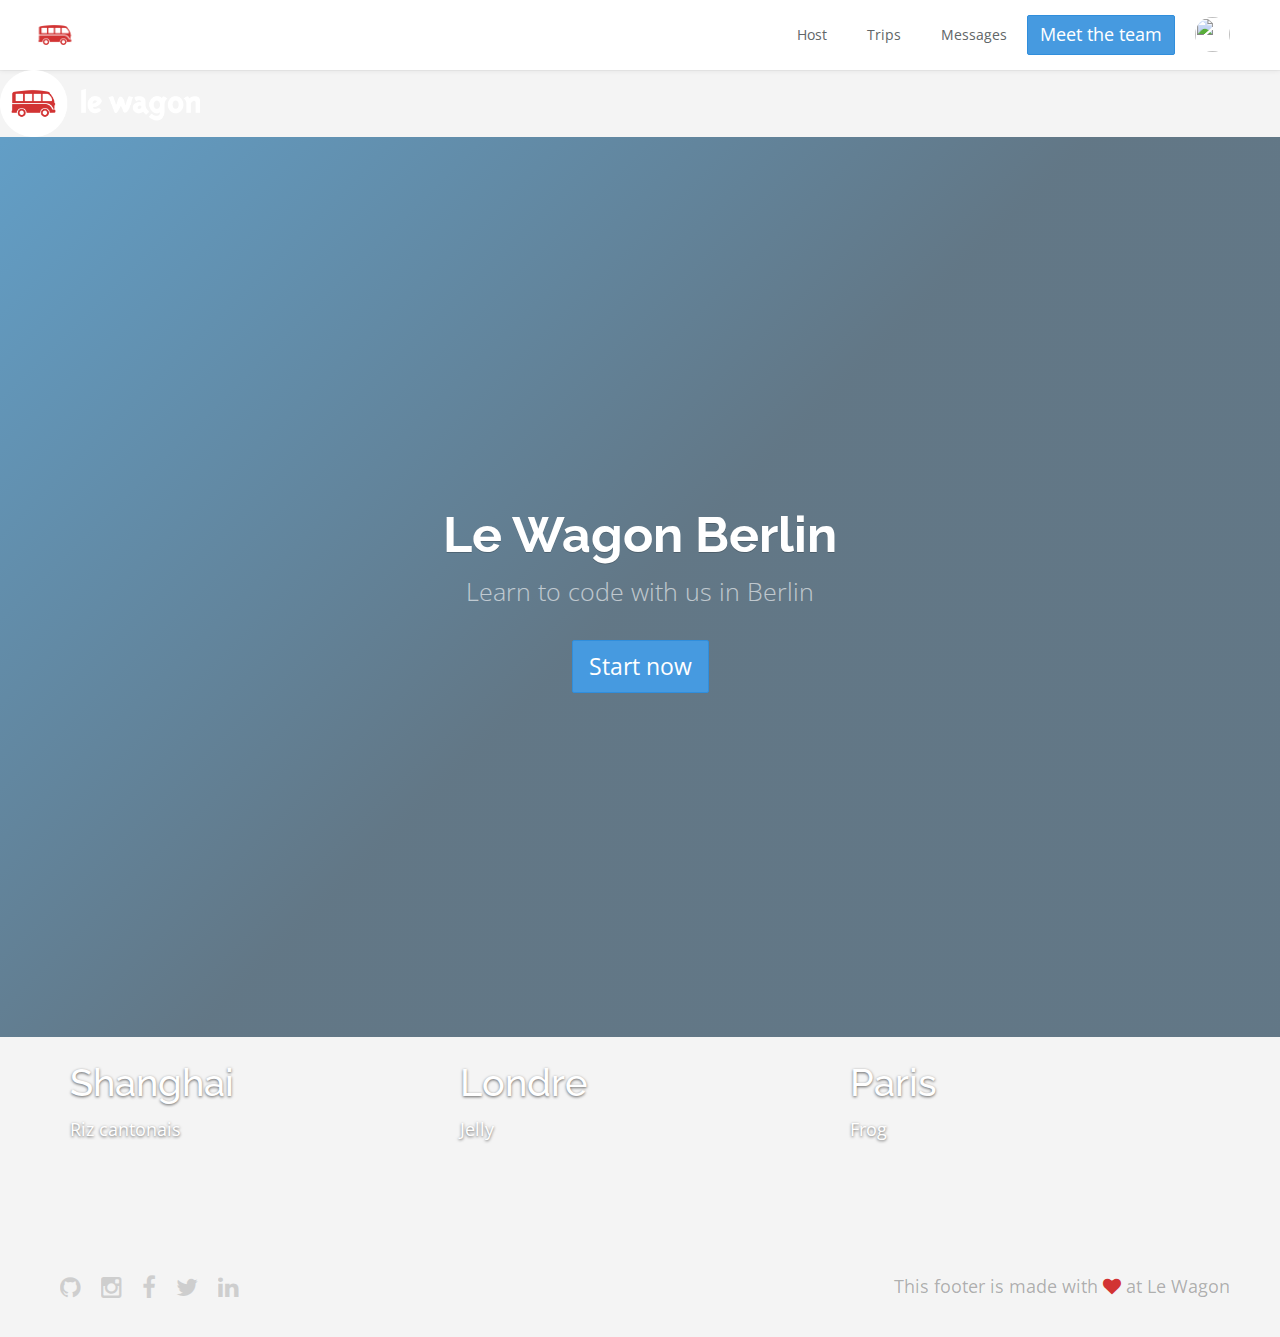
==== index.html @ 37426d06 "Automated commit at 2018-05-07 10:35:59 UTC by middleman-deploy 2.0.0-alpha" ====
<!doctype html>
<html>
  <head>
    <meta charset="utf-8">
    <meta http-equiv="x-ua-compatible" content="ie=edge">
    <meta name="viewport"
          content="width=device-width, initial-scale=1, shrink-to-fit=no">
    <!-- Use the title from a page's frontmatter if it has one -->
    <title>Le Wagon - Middleman</title>
    <link href="stylesheets/application-05353c34.css" rel="stylesheet" />
    <script src="javascripts/application-93de88c9.js"></script>
    <link href="images/favicon-f15af148.png" rel="icon" type="image/png" />
  </head>
  <body>
    <div class="navbar-wagon">
  <!-- Logo -->
  <a href="/" class="navbar-wagon-brand">
    <img src="images/logo-acc9c0ec.png" id="logo" alt="Logo" />
  </a>

  <!-- Right Navigation -->
  <div class="navbar-wagon-right hidden-xs hidden-sm">

    <a href="" class="navbar-wagon-item navbar-wagon-link">Host</a>
    <a href="" class="navbar-wagon-item navbar-wagon-link">Trips</a>
    <a href="" class="navbar-wagon-item navbar-wagon-link">Messages</a>
    <a href="about.html" class="btn btn-primary">Meet the team</a>
    <!-- Profile picture with dropdown list -->
    <div class="navbar-wagon-item">
      <div class="dropdown">
        <img src="https://kitt.lewagon.com/placeholder/users/ssaunier" class="avatar dropdown-toggle" id="navbar-wagon-menu" data-toggle="dropdown">
        <ul class="dropdown-menu dropdown-menu-right navbar-wagon-dropdown-menu">
          <li><a href="#">Profile</a></li>
          <li><a href="#">Dashboard</a></li>
          <li><a href="#">Log Out</a></li>
        </ul>
      </div>
    </div>
  </div>

  <!-- Dropdown appearing on mobile only -->
  <div class="navbar-wagon-item hidden-md hidden-lg">
    <div class="dropdown">
      <i class="fa fa-bars dropdown-toggle" data-toggle="dropdown"></i>
      <ul class="dropdown-menu dropdown-menu-right navbar-wagon-dropdown-menu">
        <li><a href="#">Host</a></li>
        <li><a href="#">Trips</a></li>
        <li><a href="#">Messagese</a></li>
      </ul>
    </div>
  </div>
</div>

    <div id="home">
  <div class="home-content">
    <img src="images/logo-acc9c0ec.png" width="200" alt="Logo" />
    <div class="banner" style="background-image: linear-gradient(-225deg, rgba(0,101,168,0.6) 0%, rgba(0,36,61,0.6) 50%), url('https://kitt.lewagon.com/placeholder/cities/berlin');">
    <div class="banner-content">
      <h1>Le Wagon Berlin</h1>
        <p>Learn to code with us in Berlin</p>
        <a class="btn btn-primary btn-lg">Start now</a>
    </div>
    </div>
    <div class="container">
  <div class="row">
      <div class="col-md-4">
        <div class="card" style="background-image: url(https://kitt.lewagon.com/placeholder/cities/shanghai);">
          <h2>Shanghai</h2>
          <p>Riz cantonais</p>
        </div>
      </div>
      <div class="col-md-4">
        <div class="card" style="background-image: url(https://kitt.lewagon.com/placeholder/cities/londre);">
          <h2>Londre</h2>
          <p>Jelly</p>
        </div>
      </div>
      <div class="col-md-4">
        <div class="card" style="background-image: url(https://kitt.lewagon.com/placeholder/cities/paris);">
          <h2>Paris</h2>
          <p>Frog</p>
        </div>
      </div>
  </div>
</div>



    <div class="footer">
  <div class="footer-links">
    <a href="#"><i class="fa fa-github"></i></a>
    <a href="#"><i class="fa fa-instagram"></i></a>
    <a href="#"><i class="fa fa-facebook"></i></a>
    <a href="#"><i class="fa fa-twitter"></i></a>
    <a href="#"><i class="fa fa-linkedin"></i></a>
  </div>
  <div class="footer-copyright">
    This footer is made with <i class="fa fa-heart"></i> at Le Wagon
  </div>
</div>

  </body>
</html>
---- stylesheets/application-05353c34.css ----
@import url("https://fonts.googleapis.com/css?family=Open+Sans:400,300,700|Raleway:400,100,300,700,500");/*!
 * Bootstrap v3.3.7 (http://getbootstrap.com)
 * Copyright 2011-2016 Twitter, Inc.
 * Licensed under MIT (https://github.com/twbs/bootstrap/blob/master/LICENSE)
 *//*! normalize.css v3.0.3 | MIT License | github.com/necolas/normalize.css */html{font-family:sans-serif;-ms-text-size-adjust:100%;-webkit-text-size-adjust:100%}body{margin:0}article,aside,details,figcaption,figure,footer,header,hgroup,main,menu,nav,section,summary{display:block}audio,canvas,progress,video{display:inline-block;vertical-align:baseline}audio:not([controls]){display:none;height:0}[hidden],template{display:none}a{background-color:transparent}a:active,a:hover{outline:0}abbr[title]{border-bottom:1px dotted}b,strong{font-weight:bold}dfn{font-style:italic}h1{font-size:2em;margin:0.67em 0}mark{background:#ff0;color:#000}small{font-size:80%}sub,sup{font-size:75%;line-height:0;position:relative;vertical-align:baseline}sup{top:-0.5em}sub{bottom:-0.25em}img{border:0}svg:not(:root){overflow:hidden}figure{margin:1em 40px}hr{-webkit-box-sizing:content-box;box-sizing:content-box;height:0}pre{overflow:auto}code,kbd,pre,samp{font-family:monospace, monospace;font-size:1em}button,input,optgroup,select,textarea{color:inherit;font:inherit;margin:0}button{overflow:visible}button,select{text-transform:none}button,html input[type="button"],input[type="reset"],input[type="submit"]{-webkit-appearance:button;cursor:pointer}button[disabled],html input[disabled]{cursor:default}button::-moz-focus-inner,input::-moz-focus-inner{border:0;padding:0}input{line-height:normal}input[type="checkbox"],input[type="radio"]{-webkit-box-sizing:border-box;box-sizing:border-box;padding:0}input[type="number"]::-webkit-inner-spin-button,input[type="number"]::-webkit-outer-spin-button{height:auto}input[type="search"]{-webkit-appearance:textfield;-webkit-box-sizing:content-box;box-sizing:content-box}input[type="search"]::-webkit-search-cancel-button,input[type="search"]::-webkit-search-decoration{-webkit-appearance:none}fieldset{border:1px solid #c0c0c0;margin:0 2px;padding:0.35em 0.625em 0.75em}legend{border:0;padding:0}textarea{overflow:auto}optgroup{font-weight:bold}table{border-collapse:collapse;border-spacing:0}td,th{padding:0}/*! Source: https://github.com/h5bp/html5-boilerplate/blob/master/src/css/main.css */@media print{*,*:before,*:after{background:transparent !important;color:#000 !important;-webkit-box-shadow:none !important;box-shadow:none !important;text-shadow:none !important}a,a:visited{text-decoration:underline}a[href]:after{content:" (" attr(href) ")"}abbr[title]:after{content:" (" attr(title) ")"}a[href^="#"]:after,a[href^="javascript:"]:after{content:""}pre,blockquote{border:1px solid #999;page-break-inside:avoid}thead{display:table-header-group}tr,img{page-break-inside:avoid}img{max-width:100% !important}p,h2,h3{orphans:3;widows:3}h2,h3{page-break-after:avoid}.navbar{display:none}.btn>.caret,.dropup>.btn>.caret{border-top-color:#000 !important}.label{border:1px solid #000}.table{border-collapse:collapse !important}.table td,.table th{background-color:#fff !important}.table-bordered th,.table-bordered td{border:1px solid #ddd !important}}@font-face{font-family:'Glyphicons Halflings';src:url("../assets/bootstrap/glyphicons-halflings-regular-86b6f62b.eot");src:url("../assets/bootstrap/glyphicons-halflings-regular-86b6f62b.eot?#iefix") format("embedded-opentype"),url("../assets/bootstrap/glyphicons-halflings-regular-ca35b697.woff2") format("woff2"),url("../assets/bootstrap/glyphicons-halflings-regular-278e49a8.woff") format("woff"),url("../assets/bootstrap/glyphicons-halflings-regular-44bc1850.ttf") format("truetype"),url("../assets/bootstrap/glyphicons-halflings-regular-de51a849.svg#glyphicons_halflingsregular") format("svg")}.glyphicon{position:relative;top:1px;display:inline-block;font-family:'Glyphicons Halflings';font-style:normal;font-weight:normal;line-height:1;-webkit-font-smoothing:antialiased;-moz-osx-font-smoothing:grayscale}.glyphicon-asterisk:before{content:"\002a"}.glyphicon-plus:before{content:"\002b"}.glyphicon-euro:before,.glyphicon-eur:before{content:"\20ac"}.glyphicon-minus:before{content:"\2212"}.glyphicon-cloud:before{content:"\2601"}.glyphicon-envelope:before{content:"\2709"}.glyphicon-pencil:before{content:"\270f"}.glyphicon-glass:before{content:"\e001"}.glyphicon-music:before{content:"\e002"}.glyphicon-search:before{content:"\e003"}.glyphicon-heart:before{content:"\e005"}.glyphicon-star:before{content:"\e006"}.glyphicon-star-empty:before{content:"\e007"}.glyphicon-user:before{content:"\e008"}.glyphicon-film:before{content:"\e009"}.glyphicon-th-large:before{content:"\e010"}.glyphicon-th:before{content:"\e011"}.glyphicon-th-list:before{content:"\e012"}.glyphicon-ok:before{content:"\e013"}.glyphicon-remove:before{content:"\e014"}.glyphicon-zoom-in:before{content:"\e015"}.glyphicon-zoom-out:before{content:"\e016"}.glyphicon-off:before{content:"\e017"}.glyphicon-signal:before{content:"\e018"}.glyphicon-cog:before{content:"\e019"}.glyphicon-trash:before{content:"\e020"}.glyphicon-home:before{content:"\e021"}.glyphicon-file:before{content:"\e022"}.glyphicon-time:before{content:"\e023"}.glyphicon-road:before{content:"\e024"}.glyphicon-download-alt:before{content:"\e025"}.glyphicon-download:before{content:"\e026"}.glyphicon-upload:before{content:"\e027"}.glyphicon-inbox:before{content:"\e028"}.glyphicon-play-circle:before{content:"\e029"}.glyphicon-repeat:before{content:"\e030"}.glyphicon-refresh:before{content:"\e031"}.glyphicon-list-alt:before{content:"\e032"}.glyphicon-lock:before{content:"\e033"}.glyphicon-flag:before{content:"\e034"}.glyphicon-headphones:before{content:"\e035"}.glyphicon-volume-off:before{content:"\e036"}.glyphicon-volume-down:before{content:"\e037"}.glyphicon-volume-up:before{content:"\e038"}.glyphicon-qrcode:before{content:"\e039"}.glyphicon-barcode:before{content:"\e040"}.glyphicon-tag:before{content:"\e041"}.glyphicon-tags:before{content:"\e042"}.glyphicon-book:before{content:"\e043"}.glyphicon-bookmark:before{content:"\e044"}.glyphicon-print:before{content:"\e045"}.glyphicon-camera:before{content:"\e046"}.glyphicon-font:before{content:"\e047"}.glyphicon-bold:before{content:"\e048"}.glyphicon-italic:before{content:"\e049"}.glyphicon-text-height:before{content:"\e050"}.glyphicon-text-width:before{content:"\e051"}.glyphicon-align-left:before{content:"\e052"}.glyphicon-align-center:before{content:"\e053"}.glyphicon-align-right:before{content:"\e054"}.glyphicon-align-justify:before{content:"\e055"}.glyphicon-list:before{content:"\e056"}.glyphicon-indent-left:before{content:"\e057"}.glyphicon-indent-right:before{content:"\e058"}.glyphicon-facetime-video:before{content:"\e059"}.glyphicon-picture:before{content:"\e060"}.glyphicon-map-marker:before{content:"\e062"}.glyphicon-adjust:before{content:"\e063"}.glyphicon-tint:before{content:"\e064"}.glyphicon-edit:before{content:"\e065"}.glyphicon-share:before{content:"\e066"}.glyphicon-check:before{content:"\e067"}.glyphicon-move:before{content:"\e068"}.glyphicon-step-backward:before{content:"\e069"}.glyphicon-fast-backward:before{content:"\e070"}.glyphicon-backward:before{content:"\e071"}.glyphicon-play:before{content:"\e072"}.glyphicon-pause:before{content:"\e073"}.glyphicon-stop:before{content:"\e074"}.glyphicon-forward:before{content:"\e075"}.glyphicon-fast-forward:before{content:"\e076"}.glyphicon-step-forward:before{content:"\e077"}.glyphicon-eject:before{content:"\e078"}.glyphicon-chevron-left:before{content:"\e079"}.glyphicon-chevron-right:before{content:"\e080"}.glyphicon-plus-sign:before{content:"\e081"}.glyphicon-minus-sign:before{content:"\e082"}.glyphicon-remove-sign:before{content:"\e083"}.glyphicon-ok-sign:before{content:"\e084"}.glyphicon-question-sign:before{content:"\e085"}.glyphicon-info-sign:before{content:"\e086"}.glyphicon-screenshot:before{content:"\e087"}.glyphicon-remove-circle:before{content:"\e088"}.glyphicon-ok-circle:before{content:"\e089"}.glyphicon-ban-circle:before{content:"\e090"}.glyphicon-arrow-left:before{content:"\e091"}.glyphicon-arrow-right:before{content:"\e092"}.glyphicon-arrow-up:before{content:"\e093"}.glyphicon-arrow-down:before{content:"\e094"}.glyphicon-share-alt:before{content:"\e095"}.glyphicon-resize-full:before{content:"\e096"}.glyphicon-resize-small:before{content:"\e097"}.glyphicon-exclamation-sign:before{content:"\e101"}.glyphicon-gift:before{content:"\e102"}.glyphicon-leaf:before{content:"\e103"}.glyphicon-fire:before{content:"\e104"}.glyphicon-eye-open:before{content:"\e105"}.glyphicon-eye-close:before{content:"\e106"}.glyphicon-warning-sign:before{content:"\e107"}.glyphicon-plane:before{content:"\e108"}.glyphicon-calendar:before{content:"\e109"}.glyphicon-random:before{content:"\e110"}.glyphicon-comment:before{content:"\e111"}.glyphicon-magnet:before{content:"\e112"}.glyphicon-chevron-up:before{content:"\e113"}.glyphicon-chevron-down:before{content:"\e114"}.glyphicon-retweet:before{content:"\e115"}.glyphicon-shopping-cart:before{content:"\e116"}.glyphicon-folder-close:before{content:"\e117"}.glyphicon-folder-open:before{content:"\e118"}.glyphicon-resize-vertical:before{content:"\e119"}.glyphicon-resize-horizontal:before{content:"\e120"}.glyphicon-hdd:before{content:"\e121"}.glyphicon-bullhorn:before{content:"\e122"}.glyphicon-bell:before{content:"\e123"}.glyphicon-certificate:before{content:"\e124"}.glyphicon-thumbs-up:before{content:"\e125"}.glyphicon-thumbs-down:before{content:"\e126"}.glyphicon-hand-right:before{content:"\e127"}.glyphicon-hand-left:before{content:"\e128"}.glyphicon-hand-up:before{content:"\e129"}.glyphicon-hand-down:before{content:"\e130"}.glyphicon-circle-arrow-right:before{content:"\e131"}.glyphicon-circle-arrow-left:before{content:"\e132"}.glyphicon-circle-arrow-up:before{content:"\e133"}.glyphicon-circle-arrow-down:before{content:"\e134"}.glyphicon-globe:before{content:"\e135"}.glyphicon-wrench:before{content:"\e136"}.glyphicon-tasks:before{content:"\e137"}.glyphicon-filter:before{content:"\e138"}.glyphicon-briefcase:before{content:"\e139"}.glyphicon-fullscreen:before{content:"\e140"}.glyphicon-dashboard:before{content:"\e141"}.glyphicon-paperclip:before{content:"\e142"}.glyphicon-heart-empty:before{content:"\e143"}.glyphicon-link:before{content:"\e144"}.glyphicon-phone:before{content:"\e145"}.glyphicon-pushpin:before{content:"\e146"}.glyphicon-usd:before{content:"\e148"}.glyphicon-gbp:before{content:"\e149"}.glyphicon-sort:before{content:"\e150"}.glyphicon-sort-by-alphabet:before{content:"\e151"}.glyphicon-sort-by-alphabet-alt:before{content:"\e152"}.glyphicon-sort-by-order:before{content:"\e153"}.glyphicon-sort-by-order-alt:before{content:"\e154"}.glyphicon-sort-by-attributes:before{content:"\e155"}.glyphicon-sort-by-attributes-alt:before{content:"\e156"}.glyphicon-unchecked:before{content:"\e157"}.glyphicon-expand:before{content:"\e158"}.glyphicon-collapse-down:before{content:"\e159"}.glyphicon-collapse-up:before{content:"\e160"}.glyphicon-log-in:before{content:"\e161"}.glyphicon-flash:before{content:"\e162"}.glyphicon-log-out:before{content:"\e163"}.glyphicon-new-window:before{content:"\e164"}.glyphicon-record:before{content:"\e165"}.glyphicon-save:before{content:"\e166"}.glyphicon-open:before{content:"\e167"}.glyphicon-saved:before{content:"\e168"}.glyphicon-import:before{content:"\e169"}.glyphicon-export:before{content:"\e170"}.glyphicon-send:before{content:"\e171"}.glyphicon-floppy-disk:before{content:"\e172"}.glyphicon-floppy-saved:before{content:"\e173"}.glyphicon-floppy-remove:before{content:"\e174"}.glyphicon-floppy-save:before{content:"\e175"}.glyphicon-floppy-open:before{content:"\e176"}.glyphicon-credit-card:before{content:"\e177"}.glyphicon-transfer:before{content:"\e178"}.glyphicon-cutlery:before{content:"\e179"}.glyphicon-header:before{content:"\e180"}.glyphicon-compressed:before{content:"\e181"}.glyphicon-earphone:before{content:"\e182"}.glyphicon-phone-alt:before{content:"\e183"}.glyphicon-tower:before{content:"\e184"}.glyphicon-stats:before{content:"\e185"}.glyphicon-sd-video:before{content:"\e186"}.glyphicon-hd-video:before{content:"\e187"}.glyphicon-subtitles:before{content:"\e188"}.glyphicon-sound-stereo:before{content:"\e189"}.glyphicon-sound-dolby:before{content:"\e190"}.glyphicon-sound-5-1:before{content:"\e191"}.glyphicon-sound-6-1:before{content:"\e192"}.glyphicon-sound-7-1:before{content:"\e193"}.glyphicon-copyright-mark:before{content:"\e194"}.glyphicon-registration-mark:before{content:"\e195"}.glyphicon-cloud-download:before{content:"\e197"}.glyphicon-cloud-upload:before{content:"\e198"}.glyphicon-tree-conifer:before{content:"\e199"}.glyphicon-tree-deciduous:before{content:"\e200"}.glyphicon-cd:before{content:"\e201"}.glyphicon-save-file:before{content:"\e202"}.glyphicon-open-file:before{content:"\e203"}.glyphicon-level-up:before{content:"\e204"}.glyphicon-copy:before{content:"\e205"}.glyphicon-paste:before{content:"\e206"}.glyphicon-alert:before{content:"\e209"}.glyphicon-equalizer:before{content:"\e210"}.glyphicon-king:before{content:"\e211"}.glyphicon-queen:before{content:"\e212"}.glyphicon-pawn:before{content:"\e213"}.glyphicon-bishop:before{content:"\e214"}.glyphicon-knight:before{content:"\e215"}.glyphicon-baby-formula:before{content:"\e216"}.glyphicon-tent:before{content:"\26fa"}.glyphicon-blackboard:before{content:"\e218"}.glyphicon-bed:before{content:"\e219"}.glyphicon-apple:before{content:"\f8ff"}.glyphicon-erase:before{content:"\e221"}.glyphicon-hourglass:before{content:"\231b"}.glyphicon-lamp:before{content:"\e223"}.glyphicon-duplicate:before{content:"\e224"}.glyphicon-piggy-bank:before{content:"\e225"}.glyphicon-scissors:before{content:"\e226"}.glyphicon-bitcoin:before{content:"\e227"}.glyphicon-btc:before{content:"\e227"}.glyphicon-xbt:before{content:"\e227"}.glyphicon-yen:before{content:"\00a5"}.glyphicon-jpy:before{content:"\00a5"}.glyphicon-ruble:before{content:"\20bd"}.glyphicon-rub:before{content:"\20bd"}.glyphicon-scale:before{content:"\e230"}.glyphicon-ice-lolly:before{content:"\e231"}.glyphicon-ice-lolly-tasted:before{content:"\e232"}.glyphicon-education:before{content:"\e233"}.glyphicon-option-horizontal:before{content:"\e234"}.glyphicon-option-vertical:before{content:"\e235"}.glyphicon-menu-hamburger:before{content:"\e236"}.glyphicon-modal-window:before{content:"\e237"}.glyphicon-oil:before{content:"\e238"}.glyphicon-grain:before{content:"\e239"}.glyphicon-sunglasses:before{content:"\e240"}.glyphicon-text-size:before{content:"\e241"}.glyphicon-text-color:before{content:"\e242"}.glyphicon-text-background:before{content:"\e243"}.glyphicon-object-align-top:before{content:"\e244"}.glyphicon-object-align-bottom:before{content:"\e245"}.glyphicon-object-align-horizontal:before{content:"\e246"}.glyphicon-object-align-left:before{content:"\e247"}.glyphicon-object-align-vertical:before{content:"\e248"}.glyphicon-object-align-right:before{content:"\e249"}.glyphicon-triangle-right:before{content:"\e250"}.glyphicon-triangle-left:before{content:"\e251"}.glyphicon-triangle-bottom:before{content:"\e252"}.glyphicon-triangle-top:before{content:"\e253"}.glyphicon-console:before{content:"\e254"}.glyphicon-superscript:before{content:"\e255"}.glyphicon-subscript:before{content:"\e256"}.glyphicon-menu-left:before{content:"\e257"}.glyphicon-menu-right:before{content:"\e258"}.glyphicon-menu-down:before{content:"\e259"}.glyphicon-menu-up:before{content:"\e260"}*{-webkit-box-sizing:border-box;box-sizing:border-box}*:before,*:after{-webkit-box-sizing:border-box;box-sizing:border-box}html{font-size:10px;-webkit-tap-highlight-color:transparent}body{font-family:"Open Sans", "Helvetica", "sans-serif";font-size:18px;line-height:1.42857143;color:#333333;background-color:#F4F4F4}input,button,select,textarea{font-family:inherit;font-size:inherit;line-height:inherit}a{color:#469AE0;text-decoration:none}a:hover,a:focus{color:#1f74ba;text-decoration:underline}a:focus{outline:5px auto -webkit-focus-ring-color;outline-offset:-2px}figure{margin:0}img{vertical-align:middle}.img-responsive{display:block;max-width:100%;height:auto}.img-rounded{border-radius:2px}.img-thumbnail{padding:4px;line-height:1.42857143;background-color:#F4F4F4;border:1px solid #ddd;border-radius:2px;-webkit-transition:all 0.2s ease-in-out;transition:all 0.2s ease-in-out;display:inline-block;max-width:100%;height:auto}.img-circle{border-radius:50%}hr{margin-top:25px;margin-bottom:25px;border:0;border-top:1px solid #eeeeee}.sr-only{position:absolute;width:1px;height:1px;margin:-1px;padding:0;overflow:hidden;clip:rect(0, 0, 0, 0);border:0}.sr-only-focusable:active,.sr-only-focusable:focus{position:static;width:auto;height:auto;margin:0;overflow:visible;clip:auto}[role="button"]{cursor:pointer}h1,h2,h3,h4,h5,h6,.h1,.h2,.h3,.h4,.h5,.h6{font-family:"Raleway", "Helvetica", "sans-serif";font-weight:500;line-height:1.1;color:inherit}h1 small,h1 .small,h2 small,h2 .small,h3 small,h3 .small,h4 small,h4 .small,h5 small,h5 .small,h6 small,h6 .small,.h1 small,.h1 .small,.h2 small,.h2 .small,.h3 small,.h3 .small,.h4 small,.h4 .small,.h5 small,.h5 .small,.h6 small,.h6 .small{font-weight:normal;line-height:1;color:#777777}h1,.h1,h2,.h2,h3,.h3{margin-top:25px;margin-bottom:12.5px}h1 small,h1 .small,.h1 small,.h1 .small,h2 small,h2 .small,.h2 small,.h2 .small,h3 small,h3 .small,.h3 small,.h3 .small{font-size:65%}h4,.h4,h5,.h5,h6,.h6{margin-top:12.5px;margin-bottom:12.5px}h4 small,h4 .small,.h4 small,.h4 .small,h5 small,h5 .small,.h5 small,.h5 .small,h6 small,h6 .small,.h6 small,.h6 .small{font-size:75%}h1,.h1{font-size:46px}h2,.h2{font-size:38px}h3,.h3{font-size:31px}h4,.h4{font-size:23px}h5,.h5{font-size:18px}h6,.h6{font-size:16px}p{margin:0 0 12.5px}.lead{margin-bottom:25px;font-size:20px;font-weight:300;line-height:1.4}@media (min-width: 768px){.lead{font-size:27px}}small,.small{font-size:88%}mark,.mark{background-color:#fcf8e3;padding:.2em}.text-left{text-align:left}.text-right{text-align:right}.text-center{text-align:center}.text-justify{text-align:justify}.text-nowrap{white-space:nowrap}.text-lowercase{text-transform:lowercase}.text-uppercase,.initialism{text-transform:uppercase}.text-capitalize{text-transform:capitalize}.text-muted{color:#777777}.text-primary{color:#469AE0}a.text-primary:hover,a.text-primary:focus{color:#2381d0}.text-success{color:#3c763d}a.text-success:hover,a.text-success:focus{color:#2b542c}.text-info{color:#31708f}a.text-info:hover,a.text-info:focus{color:#245269}.text-warning{color:#8a6d3b}a.text-warning:hover,a.text-warning:focus{color:#66512c}.text-danger{color:#a94442}a.text-danger:hover,a.text-danger:focus{color:#843534}.bg-primary{color:#fff}.bg-primary{background-color:#469AE0}a.bg-primary:hover,a.bg-primary:focus{background-color:#2381d0}.bg-success{background-color:#dff0d8}a.bg-success:hover,a.bg-success:focus{background-color:#c1e2b3}.bg-info{background-color:#d9edf7}a.bg-info:hover,a.bg-info:focus{background-color:#afd9ee}.bg-warning{background-color:#fcf8e3}a.bg-warning:hover,a.bg-warning:focus{background-color:#f7ecb5}.bg-danger{background-color:#f2dede}a.bg-danger:hover,a.bg-danger:focus{background-color:#e4b9b9}.page-header{padding-bottom:11.5px;margin:50px 0 25px;border-bottom:1px solid #eeeeee}ul,ol{margin-top:0;margin-bottom:12.5px}ul ul,ul ol,ol ul,ol ol{margin-bottom:0}.list-unstyled{padding-left:0;list-style:none}.list-inline{padding-left:0;list-style:none;margin-left:-5px}.list-inline>li{display:inline-block;padding-left:5px;padding-right:5px}dl{margin-top:0;margin-bottom:25px}dt,dd{line-height:1.42857143}dt{font-weight:bold}dd{margin-left:0}.dl-horizontal dd:before,.dl-horizontal dd:after{content:" ";display:table}.dl-horizontal dd:after{clear:both}@media (min-width: 768px){.dl-horizontal dt{float:left;width:160px;clear:left;text-align:right;overflow:hidden;text-overflow:ellipsis;white-space:nowrap}.dl-horizontal dd{margin-left:180px}}abbr[title],abbr[data-original-title]{cursor:help;border-bottom:1px dotted #777777}.initialism{font-size:90%}blockquote{padding:12.5px 25px;margin:0 0 25px;font-size:22.5px;border-left:5px solid #eeeeee}blockquote p:last-child,blockquote ul:last-child,blockquote ol:last-child{margin-bottom:0}blockquote footer,blockquote small,blockquote .small{display:block;font-size:80%;line-height:1.42857143;color:#777777}blockquote footer:before,blockquote small:before,blockquote .small:before{content:'\2014 \00A0'}.blockquote-reverse,blockquote.pull-right{padding-right:15px;padding-left:0;border-right:5px solid #eeeeee;border-left:0;text-align:right}.blockquote-reverse footer:before,.blockquote-reverse small:before,.blockquote-reverse .small:before,blockquote.pull-right footer:before,blockquote.pull-right small:before,blockquote.pull-right .small:before{content:''}.blockquote-reverse footer:after,.blockquote-reverse small:after,.blockquote-reverse .small:after,blockquote.pull-right footer:after,blockquote.pull-right small:after,blockquote.pull-right .small:after{content:'\00A0 \2014'}address{margin-bottom:25px;font-style:normal;line-height:1.42857143}code,kbd,pre,samp{font-family:Menlo, Monaco, Consolas, "Courier New", monospace}code{padding:2px 4px;font-size:90%;color:#c7254e;background-color:#f9f2f4;border-radius:2px}kbd{padding:2px 4px;font-size:90%;color:#fff;background-color:#333;border-radius:2px;-webkit-box-shadow:inset 0 -1px 0 rgba(0,0,0,0.25);box-shadow:inset 0 -1px 0 rgba(0,0,0,0.25)}kbd kbd{padding:0;font-size:100%;font-weight:bold;-webkit-box-shadow:none;box-shadow:none}pre{display:block;padding:12px;margin:0 0 12.5px;font-size:17px;line-height:1.42857143;word-break:break-all;word-wrap:break-word;color:#333333;background-color:#f5f5f5;border:1px solid #ccc;border-radius:2px}pre code{padding:0;font-size:inherit;color:inherit;white-space:pre-wrap;background-color:transparent;border-radius:0}.pre-scrollable{max-height:340px;overflow-y:scroll}.container{margin-right:auto;margin-left:auto;padding-left:15px;padding-right:15px}.container:before,.container:after{content:" ";display:table}.container:after{clear:both}@media (min-width: 768px){.container{width:750px}}@media (min-width: 992px){.container{width:970px}}@media (min-width: 1200px){.container{width:1170px}}.container-fluid{margin-right:auto;margin-left:auto;padding-left:15px;padding-right:15px}.container-fluid:before,.container-fluid:after{content:" ";display:table}.container-fluid:after{clear:both}.row{margin-left:-15px;margin-right:-15px}.row:before,.row:after{content:" ";display:table}.row:after{clear:both}.col-xs-1,.col-sm-1,.col-md-1,.col-lg-1,.col-xs-2,.col-sm-2,.col-md-2,.col-lg-2,.col-xs-3,.col-sm-3,.col-md-3,.col-lg-3,.col-xs-4,.col-sm-4,.col-md-4,.col-lg-4,.col-xs-5,.col-sm-5,.col-md-5,.col-lg-5,.col-xs-6,.col-sm-6,.col-md-6,.col-lg-6,.col-xs-7,.col-sm-7,.col-md-7,.col-lg-7,.col-xs-8,.col-sm-8,.col-md-8,.col-lg-8,.col-xs-9,.col-sm-9,.col-md-9,.col-lg-9,.col-xs-10,.col-sm-10,.col-md-10,.col-lg-10,.col-xs-11,.col-sm-11,.col-md-11,.col-lg-11,.col-xs-12,.col-sm-12,.col-md-12,.col-lg-12{position:relative;min-height:1px;padding-left:15px;padding-right:15px}.col-xs-1,.col-xs-2,.col-xs-3,.col-xs-4,.col-xs-5,.col-xs-6,.col-xs-7,.col-xs-8,.col-xs-9,.col-xs-10,.col-xs-11,.col-xs-12{float:left}.col-xs-1{width:8.33333333%}.col-xs-2{width:16.66666667%}.col-xs-3{width:25%}.col-xs-4{width:33.33333333%}.col-xs-5{width:41.66666667%}.col-xs-6{width:50%}.col-xs-7{width:58.33333333%}.col-xs-8{width:66.66666667%}.col-xs-9{width:75%}.col-xs-10{width:83.33333333%}.col-xs-11{width:91.66666667%}.col-xs-12{width:100%}.col-xs-pull-0{right:auto}.col-xs-pull-1{right:8.33333333%}.col-xs-pull-2{right:16.66666667%}.col-xs-pull-3{right:25%}.col-xs-pull-4{right:33.33333333%}.col-xs-pull-5{right:41.66666667%}.col-xs-pull-6{right:50%}.col-xs-pull-7{right:58.33333333%}.col-xs-pull-8{right:66.66666667%}.col-xs-pull-9{right:75%}.col-xs-pull-10{right:83.33333333%}.col-xs-pull-11{right:91.66666667%}.col-xs-pull-12{right:100%}.col-xs-push-0{left:auto}.col-xs-push-1{left:8.33333333%}.col-xs-push-2{left:16.66666667%}.col-xs-push-3{left:25%}.col-xs-push-4{left:33.33333333%}.col-xs-push-5{left:41.66666667%}.col-xs-push-6{left:50%}.col-xs-push-7{left:58.33333333%}.col-xs-push-8{left:66.66666667%}.col-xs-push-9{left:75%}.col-xs-push-10{left:83.33333333%}.col-xs-push-11{left:91.66666667%}.col-xs-push-12{left:100%}.col-xs-offset-0{margin-left:0%}.col-xs-offset-1{margin-left:8.33333333%}.col-xs-offset-2{margin-left:16.66666667%}.col-xs-offset-3{margin-left:25%}.col-xs-offset-4{margin-left:33.33333333%}.col-xs-offset-5{margin-left:41.66666667%}.col-xs-offset-6{margin-left:50%}.col-xs-offset-7{margin-left:58.33333333%}.col-xs-offset-8{margin-left:66.66666667%}.col-xs-offset-9{margin-left:75%}.col-xs-offset-10{margin-left:83.33333333%}.col-xs-offset-11{margin-left:91.66666667%}.col-xs-offset-12{margin-left:100%}@media (min-width: 768px){.col-sm-1,.col-sm-2,.col-sm-3,.col-sm-4,.col-sm-5,.col-sm-6,.col-sm-7,.col-sm-8,.col-sm-9,.col-sm-10,.col-sm-11,.col-sm-12{float:left}.col-sm-1{width:8.33333333%}.col-sm-2{width:16.66666667%}.col-sm-3{width:25%}.col-sm-4{width:33.33333333%}.col-sm-5{width:41.66666667%}.col-sm-6{width:50%}.col-sm-7{width:58.33333333%}.col-sm-8{width:66.66666667%}.col-sm-9{width:75%}.col-sm-10{width:83.33333333%}.col-sm-11{width:91.66666667%}.col-sm-12{width:100%}.col-sm-pull-0{right:auto}.col-sm-pull-1{right:8.33333333%}.col-sm-pull-2{right:16.66666667%}.col-sm-pull-3{right:25%}.col-sm-pull-4{right:33.33333333%}.col-sm-pull-5{right:41.66666667%}.col-sm-pull-6{right:50%}.col-sm-pull-7{right:58.33333333%}.col-sm-pull-8{right:66.66666667%}.col-sm-pull-9{right:75%}.col-sm-pull-10{right:83.33333333%}.col-sm-pull-11{right:91.66666667%}.col-sm-pull-12{right:100%}.col-sm-push-0{left:auto}.col-sm-push-1{left:8.33333333%}.col-sm-push-2{left:16.66666667%}.col-sm-push-3{left:25%}.col-sm-push-4{left:33.33333333%}.col-sm-push-5{left:41.66666667%}.col-sm-push-6{left:50%}.col-sm-push-7{left:58.33333333%}.col-sm-push-8{left:66.66666667%}.col-sm-push-9{left:75%}.col-sm-push-10{left:83.33333333%}.col-sm-push-11{left:91.66666667%}.col-sm-push-12{left:100%}.col-sm-offset-0{margin-left:0%}.col-sm-offset-1{margin-left:8.33333333%}.col-sm-offset-2{margin-left:16.66666667%}.col-sm-offset-3{margin-left:25%}.col-sm-offset-4{margin-left:33.33333333%}.col-sm-offset-5{margin-left:41.66666667%}.col-sm-offset-6{margin-left:50%}.col-sm-offset-7{margin-left:58.33333333%}.col-sm-offset-8{margin-left:66.66666667%}.col-sm-offset-9{margin-left:75%}.col-sm-offset-10{margin-left:83.33333333%}.col-sm-offset-11{margin-left:91.66666667%}.col-sm-offset-12{margin-left:100%}}@media (min-width: 992px){.col-md-1,.col-md-2,.col-md-3,.col-md-4,.col-md-5,.col-md-6,.col-md-7,.col-md-8,.col-md-9,.col-md-10,.col-md-11,.col-md-12{float:left}.col-md-1{width:8.33333333%}.col-md-2{width:16.66666667%}.col-md-3{width:25%}.col-md-4{width:33.33333333%}.col-md-5{width:41.66666667%}.col-md-6{width:50%}.col-md-7{width:58.33333333%}.col-md-8{width:66.66666667%}.col-md-9{width:75%}.col-md-10{width:83.33333333%}.col-md-11{width:91.66666667%}.col-md-12{width:100%}.col-md-pull-0{right:auto}.col-md-pull-1{right:8.33333333%}.col-md-pull-2{right:16.66666667%}.col-md-pull-3{right:25%}.col-md-pull-4{right:33.33333333%}.col-md-pull-5{right:41.66666667%}.col-md-pull-6{right:50%}.col-md-pull-7{right:58.33333333%}.col-md-pull-8{right:66.66666667%}.col-md-pull-9{right:75%}.col-md-pull-10{right:83.33333333%}.col-md-pull-11{right:91.66666667%}.col-md-pull-12{right:100%}.col-md-push-0{left:auto}.col-md-push-1{left:8.33333333%}.col-md-push-2{left:16.66666667%}.col-md-push-3{left:25%}.col-md-push-4{left:33.33333333%}.col-md-push-5{left:41.66666667%}.col-md-push-6{left:50%}.col-md-push-7{left:58.33333333%}.col-md-push-8{left:66.66666667%}.col-md-push-9{left:75%}.col-md-push-10{left:83.33333333%}.col-md-push-11{left:91.66666667%}.col-md-push-12{left:100%}.col-md-offset-0{margin-left:0%}.col-md-offset-1{margin-left:8.33333333%}.col-md-offset-2{margin-left:16.66666667%}.col-md-offset-3{margin-left:25%}.col-md-offset-4{margin-left:33.33333333%}.col-md-offset-5{margin-left:41.66666667%}.col-md-offset-6{margin-left:50%}.col-md-offset-7{margin-left:58.33333333%}.col-md-offset-8{margin-left:66.66666667%}.col-md-offset-9{margin-left:75%}.col-md-offset-10{margin-left:83.33333333%}.col-md-offset-11{margin-left:91.66666667%}.col-md-offset-12{margin-left:100%}}@media (min-width: 1200px){.col-lg-1,.col-lg-2,.col-lg-3,.col-lg-4,.col-lg-5,.col-lg-6,.col-lg-7,.col-lg-8,.col-lg-9,.col-lg-10,.col-lg-11,.col-lg-12{float:left}.col-lg-1{width:8.33333333%}.col-lg-2{width:16.66666667%}.col-lg-3{width:25%}.col-lg-4{width:33.33333333%}.col-lg-5{width:41.66666667%}.col-lg-6{width:50%}.col-lg-7{width:58.33333333%}.col-lg-8{width:66.66666667%}.col-lg-9{width:75%}.col-lg-10{width:83.33333333%}.col-lg-11{width:91.66666667%}.col-lg-12{width:100%}.col-lg-pull-0{right:auto}.col-lg-pull-1{right:8.33333333%}.col-lg-pull-2{right:16.66666667%}.col-lg-pull-3{right:25%}.col-lg-pull-4{right:33.33333333%}.col-lg-pull-5{right:41.66666667%}.col-lg-pull-6{right:50%}.col-lg-pull-7{right:58.33333333%}.col-lg-pull-8{right:66.66666667%}.col-lg-pull-9{right:75%}.col-lg-pull-10{right:83.33333333%}.col-lg-pull-11{right:91.66666667%}.col-lg-pull-12{right:100%}.col-lg-push-0{left:auto}.col-lg-push-1{left:8.33333333%}.col-lg-push-2{left:16.66666667%}.col-lg-push-3{left:25%}.col-lg-push-4{left:33.33333333%}.col-lg-push-5{left:41.66666667%}.col-lg-push-6{left:50%}.col-lg-push-7{left:58.33333333%}.col-lg-push-8{left:66.66666667%}.col-lg-push-9{left:75%}.col-lg-push-10{left:83.33333333%}.col-lg-push-11{left:91.66666667%}.col-lg-push-12{left:100%}.col-lg-offset-0{margin-left:0%}.col-lg-offset-1{margin-left:8.33333333%}.col-lg-offset-2{margin-left:16.66666667%}.col-lg-offset-3{margin-left:25%}.col-lg-offset-4{margin-left:33.33333333%}.col-lg-offset-5{margin-left:41.66666667%}.col-lg-offset-6{margin-left:50%}.col-lg-offset-7{margin-left:58.33333333%}.col-lg-offset-8{margin-left:66.66666667%}.col-lg-offset-9{margin-left:75%}.col-lg-offset-10{margin-left:83.33333333%}.col-lg-offset-11{margin-left:91.66666667%}.col-lg-offset-12{margin-left:100%}}table{background-color:transparent}caption{padding-top:8px;padding-bottom:8px;color:#777777;text-align:left}th{text-align:left}.table{width:100%;max-width:100%;margin-bottom:25px}.table>thead>tr>th,.table>thead>tr>td,.table>tbody>tr>th,.table>tbody>tr>td,.table>tfoot>tr>th,.table>tfoot>tr>td{padding:8px;line-height:1.42857143;vertical-align:top;border-top:1px solid #ddd}.table>thead>tr>th{vertical-align:bottom;border-bottom:2px solid #ddd}.table>caption+thead>tr:first-child>th,.table>caption+thead>tr:first-child>td,.table>colgroup+thead>tr:first-child>th,.table>colgroup+thead>tr:first-child>td,.table>thead:first-child>tr:first-child>th,.table>thead:first-child>tr:first-child>td{border-top:0}.table>tbody+tbody{border-top:2px solid #ddd}.table .table{background-color:#F4F4F4}.table-condensed>thead>tr>th,.table-condensed>thead>tr>td,.table-condensed>tbody>tr>th,.table-condensed>tbody>tr>td,.table-condensed>tfoot>tr>th,.table-condensed>tfoot>tr>td{padding:5px}.table-bordered{border:1px solid #ddd}.table-bordered>thead>tr>th,.table-bordered>thead>tr>td,.table-bordered>tbody>tr>th,.table-bordered>tbody>tr>td,.table-bordered>tfoot>tr>th,.table-bordered>tfoot>tr>td{border:1px solid #ddd}.table-bordered>thead>tr>th,.table-bordered>thead>tr>td{border-bottom-width:2px}.table-striped>tbody>tr:nth-of-type(odd){background-color:#f9f9f9}.table-hover>tbody>tr:hover{background-color:#f5f5f5}table col[class*="col-"]{position:static;float:none;display:table-column}table td[class*="col-"],table th[class*="col-"]{position:static;float:none;display:table-cell}.table>thead>tr>td.active,.table>thead>tr>th.active,.table>thead>tr.active>td,.table>thead>tr.active>th,.table>tbody>tr>td.active,.table>tbody>tr>th.active,.table>tbody>tr.active>td,.table>tbody>tr.active>th,.table>tfoot>tr>td.active,.table>tfoot>tr>th.active,.table>tfoot>tr.active>td,.table>tfoot>tr.active>th{background-color:#f5f5f5}.table-hover>tbody>tr>td.active:hover,.table-hover>tbody>tr>th.active:hover,.table-hover>tbody>tr.active:hover>td,.table-hover>tbody>tr:hover>.active,.table-hover>tbody>tr.active:hover>th{background-color:#e8e8e8}.table>thead>tr>td.success,.table>thead>tr>th.success,.table>thead>tr.success>td,.table>thead>tr.success>th,.table>tbody>tr>td.success,.table>tbody>tr>th.success,.table>tbody>tr.success>td,.table>tbody>tr.success>th,.table>tfoot>tr>td.success,.table>tfoot>tr>th.success,.table>tfoot>tr.success>td,.table>tfoot>tr.success>th{background-color:#dff0d8}.table-hover>tbody>tr>td.success:hover,.table-hover>tbody>tr>th.success:hover,.table-hover>tbody>tr.success:hover>td,.table-hover>tbody>tr:hover>.success,.table-hover>tbody>tr.success:hover>th{background-color:#d0e9c6}.table>thead>tr>td.info,.table>thead>tr>th.info,.table>thead>tr.info>td,.table>thead>tr.info>th,.table>tbody>tr>td.info,.table>tbody>tr>th.info,.table>tbody>tr.info>td,.table>tbody>tr.info>th,.table>tfoot>tr>td.info,.table>tfoot>tr>th.info,.table>tfoot>tr.info>td,.table>tfoot>tr.info>th{background-color:#d9edf7}.table-hover>tbody>tr>td.info:hover,.table-hover>tbody>tr>th.info:hover,.table-hover>tbody>tr.info:hover>td,.table-hover>tbody>tr:hover>.info,.table-hover>tbody>tr.info:hover>th{background-color:#c4e3f3}.table>thead>tr>td.warning,.table>thead>tr>th.warning,.table>thead>tr.warning>td,.table>thead>tr.warning>th,.table>tbody>tr>td.warning,.table>tbody>tr>th.warning,.table>tbody>tr.warning>td,.table>tbody>tr.warning>th,.table>tfoot>tr>td.warning,.table>tfoot>tr>th.warning,.table>tfoot>tr.warning>td,.table>tfoot>tr.warning>th{background-color:#fcf8e3}.table-hover>tbody>tr>td.warning:hover,.table-hover>tbody>tr>th.warning:hover,.table-hover>tbody>tr.warning:hover>td,.table-hover>tbody>tr:hover>.warning,.table-hover>tbody>tr.warning:hover>th{background-color:#faf2cc}.table>thead>tr>td.danger,.table>thead>tr>th.danger,.table>thead>tr.danger>td,.table>thead>tr.danger>th,.table>tbody>tr>td.danger,.table>tbody>tr>th.danger,.table>tbody>tr.danger>td,.table>tbody>tr.danger>th,.table>tfoot>tr>td.danger,.table>tfoot>tr>th.danger,.table>tfoot>tr.danger>td,.table>tfoot>tr.danger>th{background-color:#f2dede}.table-hover>tbody>tr>td.danger:hover,.table-hover>tbody>tr>th.danger:hover,.table-hover>tbody>tr.danger:hover>td,.table-hover>tbody>tr:hover>.danger,.table-hover>tbody>tr.danger:hover>th{background-color:#ebcccc}.table-responsive{overflow-x:auto;min-height:0.01%}@media screen and (max-width: 767px){.table-responsive{width:100%;margin-bottom:18.75px;overflow-y:hidden;-ms-overflow-style:-ms-autohiding-scrollbar;border:1px solid #ddd}.table-responsive>.table{margin-bottom:0}.table-responsive>.table>thead>tr>th,.table-responsive>.table>thead>tr>td,.table-responsive>.table>tbody>tr>th,.table-responsive>.table>tbody>tr>td,.table-responsive>.table>tfoot>tr>th,.table-responsive>.table>tfoot>tr>td{white-space:nowrap}.table-responsive>.table-bordered{border:0}.table-responsive>.table-bordered>thead>tr>th:first-child,.table-responsive>.table-bordered>thead>tr>td:first-child,.table-responsive>.table-bordered>tbody>tr>th:first-child,.table-responsive>.table-bordered>tbody>tr>td:first-child,.table-responsive>.table-bordered>tfoot>tr>th:first-child,.table-responsive>.table-bordered>tfoot>tr>td:first-child{border-left:0}.table-responsive>.table-bordered>thead>tr>th:last-child,.table-responsive>.table-bordered>thead>tr>td:last-child,.table-responsive>.table-bordered>tbody>tr>th:last-child,.table-responsive>.table-bordered>tbody>tr>td:last-child,.table-responsive>.table-bordered>tfoot>tr>th:last-child,.table-responsive>.table-bordered>tfoot>tr>td:last-child{border-right:0}.table-responsive>.table-bordered>tbody>tr:last-child>th,.table-responsive>.table-bordered>tbody>tr:last-child>td,.table-responsive>.table-bordered>tfoot>tr:last-child>th,.table-responsive>.table-bordered>tfoot>tr:last-child>td{border-bottom:0}}fieldset{padding:0;margin:0;border:0;min-width:0}legend{display:block;width:100%;padding:0;margin-bottom:25px;font-size:27px;line-height:inherit;color:#333333;border:0;border-bottom:1px solid #e5e5e5}label{display:inline-block;max-width:100%;margin-bottom:5px;font-weight:bold}input[type="search"]{-webkit-box-sizing:border-box;box-sizing:border-box}input[type="radio"],input[type="checkbox"]{margin:4px 0 0;margin-top:1px \9;line-height:normal}input[type="file"]{display:block}input[type="range"]{display:block;width:100%}select[multiple],select[size]{height:auto}input[type="file"]:focus,input[type="radio"]:focus,input[type="checkbox"]:focus{outline:5px auto -webkit-focus-ring-color;outline-offset:-2px}output{display:block;padding-top:7px;font-size:18px;line-height:1.42857143;color:#000000}.form-control{display:block;width:100%;height:39px;padding:6px 12px;font-size:18px;line-height:1.42857143;color:#000000;background-color:#fff;background-image:none;border:1px solid #ccc;border-radius:2px;-webkit-box-shadow:inset 0 1px 1px rgba(0,0,0,0.075);box-shadow:inset 0 1px 1px rgba(0,0,0,0.075);-webkit-transition:border-color ease-in-out 0.15s, box-shadow ease-in-out 0.15s;-webkit-transition:border-color ease-in-out 0.15s, -webkit-box-shadow ease-in-out 0.15s;transition:border-color ease-in-out 0.15s, -webkit-box-shadow ease-in-out 0.15s;transition:border-color ease-in-out 0.15s, box-shadow ease-in-out 0.15s;transition:border-color ease-in-out 0.15s, box-shadow ease-in-out 0.15s, -webkit-box-shadow ease-in-out 0.15s}.form-control:focus{border-color:#66afe9;outline:0;-webkit-box-shadow:inset 0 1px 1px rgba(0,0,0,0.075),0 0 8px rgba(102,175,233,0.6);box-shadow:inset 0 1px 1px rgba(0,0,0,0.075),0 0 8px rgba(102,175,233,0.6)}.form-control::-moz-placeholder{color:#999;opacity:1}.form-control:-ms-input-placeholder{color:#999}.form-control::-webkit-input-placeholder{color:#999}.form-control::-ms-expand{border:0;background-color:transparent}.form-control[disabled],.form-control[readonly],fieldset[disabled] .form-control{background-color:#eeeeee;opacity:1}.form-control[disabled],fieldset[disabled] .form-control{cursor:not-allowed}textarea.form-control{height:auto}input[type="search"]{-webkit-appearance:none}@media screen and (-webkit-min-device-pixel-ratio: 0){input[type="date"].form-control,input[type="time"].form-control,input[type="datetime-local"].form-control,input[type="month"].form-control{line-height:39px}input[type="date"].input-sm,.input-group-sm>input[type="date"].form-control,.input-group-sm>input[type="date"].input-group-addon,.input-group-sm>.input-group-btn>input[type="date"].btn,.input-group-sm input[type="date"],input[type="time"].input-sm,.input-group-sm>input[type="time"].form-control,.input-group-sm>input[type="time"].input-group-addon,.input-group-sm>.input-group-btn>input[type="time"].btn,.input-group-sm input[type="time"],input[type="datetime-local"].input-sm,.input-group-sm>input[type="datetime-local"].form-control,.input-group-sm>input[type="datetime-local"].input-group-addon,.input-group-sm>.input-group-btn>input[type="datetime-local"].btn,.input-group-sm input[type="datetime-local"],input[type="month"].input-sm,.input-group-sm>input[type="month"].form-control,.input-group-sm>input[type="month"].input-group-addon,.input-group-sm>.input-group-btn>input[type="month"].btn,.input-group-sm input[type="month"]{line-height:36px}input[type="date"].input-lg,.input-group-lg>input[type="date"].form-control,.input-group-lg>input[type="date"].input-group-addon,.input-group-lg>.input-group-btn>input[type="date"].btn,.input-group-lg input[type="date"],input[type="time"].input-lg,.input-group-lg>input[type="time"].form-control,.input-group-lg>input[type="time"].input-group-addon,.input-group-lg>.input-group-btn>input[type="time"].btn,.input-group-lg input[type="time"],input[type="datetime-local"].input-lg,.input-group-lg>input[type="datetime-local"].form-control,.input-group-lg>input[type="datetime-local"].input-group-addon,.input-group-lg>.input-group-btn>input[type="datetime-local"].btn,.input-group-lg input[type="datetime-local"],input[type="month"].input-lg,.input-group-lg>input[type="month"].form-control,.input-group-lg>input[type="month"].input-group-addon,.input-group-lg>.input-group-btn>input[type="month"].btn,.input-group-lg input[type="month"]{line-height:53px}}.form-group{margin-bottom:15px}.radio,.checkbox{position:relative;display:block;margin-top:10px;margin-bottom:10px}.radio label,.checkbox label{min-height:25px;padding-left:20px;margin-bottom:0;font-weight:normal;cursor:pointer}.radio input[type="radio"],.radio-inline input[type="radio"],.checkbox input[type="checkbox"],.checkbox-inline input[type="checkbox"]{position:absolute;margin-left:-20px;margin-top:4px \9}.radio+.radio,.checkbox+.checkbox{margin-top:-5px}.radio-inline,.checkbox-inline{position:relative;display:inline-block;padding-left:20px;margin-bottom:0;vertical-align:middle;font-weight:normal;cursor:pointer}.radio-inline+.radio-inline,.checkbox-inline+.checkbox-inline{margin-top:0;margin-left:10px}input[type="radio"][disabled],input[type="radio"].disabled,fieldset[disabled] input[type="radio"],input[type="checkbox"][disabled],input[type="checkbox"].disabled,fieldset[disabled] input[type="checkbox"]{cursor:not-allowed}.radio-inline.disabled,fieldset[disabled] .radio-inline,.checkbox-inline.disabled,fieldset[disabled] .checkbox-inline{cursor:not-allowed}.radio.disabled label,fieldset[disabled] .radio label,.checkbox.disabled label,fieldset[disabled] .checkbox label{cursor:not-allowed}.form-control-static{padding-top:7px;padding-bottom:7px;margin-bottom:0;min-height:43px}.form-control-static.input-lg,.input-group-lg>.form-control-static.form-control,.input-group-lg>.form-control-static.input-group-addon,.input-group-lg>.input-group-btn>.form-control-static.btn,.form-control-static.input-sm,.input-group-sm>.form-control-static.form-control,.input-group-sm>.form-control-static.input-group-addon,.input-group-sm>.input-group-btn>.form-control-static.btn{padding-left:0;padding-right:0}.input-sm,.input-group-sm>.form-control,.input-group-sm>.input-group-addon,.input-group-sm>.input-group-btn>.btn{height:36px;padding:5px 10px;font-size:16px;line-height:1.5;border-radius:2px}select.input-sm,.input-group-sm>select.form-control,.input-group-sm>select.input-group-addon,.input-group-sm>.input-group-btn>select.btn{height:36px;line-height:36px}textarea.input-sm,.input-group-sm>textarea.form-control,.input-group-sm>textarea.input-group-addon,.input-group-sm>.input-group-btn>textarea.btn,select[multiple].input-sm,.input-group-sm>select[multiple].form-control,.input-group-sm>select[multiple].input-group-addon,.input-group-sm>.input-group-btn>select[multiple].btn{height:auto}.form-group-sm .form-control{height:36px;padding:5px 10px;font-size:16px;line-height:1.5;border-radius:2px}.form-group-sm select.form-control{height:36px;line-height:36px}.form-group-sm textarea.form-control,.form-group-sm select[multiple].form-control{height:auto}.form-group-sm .form-control-static{height:36px;min-height:41px;padding:6px 10px;font-size:16px;line-height:1.5}.input-lg,.input-group-lg>.form-control,.input-group-lg>.input-group-addon,.input-group-lg>.input-group-btn>.btn{height:53px;padding:10px 16px;font-size:23px;line-height:1.3333333;border-radius:2px}select.input-lg,.input-group-lg>select.form-control,.input-group-lg>select.input-group-addon,.input-group-lg>.input-group-btn>select.btn{height:53px;line-height:53px}textarea.input-lg,.input-group-lg>textarea.form-control,.input-group-lg>textarea.input-group-addon,.input-group-lg>.input-group-btn>textarea.btn,select[multiple].input-lg,.input-group-lg>select[multiple].form-control,.input-group-lg>select[multiple].input-group-addon,.input-group-lg>.input-group-btn>select[multiple].btn{height:auto}.form-group-lg .form-control{height:53px;padding:10px 16px;font-size:23px;line-height:1.3333333;border-radius:2px}.form-group-lg select.form-control{height:53px;line-height:53px}.form-group-lg textarea.form-control,.form-group-lg select[multiple].form-control{height:auto}.form-group-lg .form-control-static{height:53px;min-height:48px;padding:11px 16px;font-size:23px;line-height:1.3333333}.has-feedback{position:relative}.has-feedback .form-control{padding-right:48.75px}.form-control-feedback{position:absolute;top:0;right:0;z-index:2;display:block;width:39px;height:39px;line-height:39px;text-align:center;pointer-events:none}.input-lg+.form-control-feedback,.input-group-lg>.form-control+.form-control-feedback,.input-group-lg>.input-group-addon+.form-control-feedback,.input-group-lg>.input-group-btn>.btn+.form-control-feedback,.input-group-lg+.form-control-feedback,.form-group-lg .form-control+.form-control-feedback{width:53px;height:53px;line-height:53px}.input-sm+.form-control-feedback,.input-group-sm>.form-control+.form-control-feedback,.input-group-sm>.input-group-addon+.form-control-feedback,.input-group-sm>.input-group-btn>.btn+.form-control-feedback,.input-group-sm+.form-control-feedback,.form-group-sm .form-control+.form-control-feedback{width:36px;height:36px;line-height:36px}.has-success .help-block,.has-success .control-label,.has-success .radio,.has-success .checkbox,.has-success .radio-inline,.has-success .checkbox-inline,.has-success.radio label,.has-success.checkbox label,.has-success.radio-inline label,.has-success.checkbox-inline label{color:#3c763d}.has-success .form-control{border-color:#3c763d;-webkit-box-shadow:inset 0 1px 1px rgba(0,0,0,0.075);box-shadow:inset 0 1px 1px rgba(0,0,0,0.075)}.has-success .form-control:focus{border-color:#2b542c;-webkit-box-shadow:inset 0 1px 1px rgba(0,0,0,0.075),0 0 6px #67b168;box-shadow:inset 0 1px 1px rgba(0,0,0,0.075),0 0 6px #67b168}.has-success .input-group-addon{color:#3c763d;border-color:#3c763d;background-color:#dff0d8}.has-success .form-control-feedback{color:#3c763d}.has-warning .help-block,.has-warning .control-label,.has-warning .radio,.has-warning .checkbox,.has-warning .radio-inline,.has-warning .checkbox-inline,.has-warning.radio label,.has-warning.checkbox label,.has-warning.radio-inline label,.has-warning.checkbox-inline label{color:#8a6d3b}.has-warning .form-control{border-color:#8a6d3b;-webkit-box-shadow:inset 0 1px 1px rgba(0,0,0,0.075);box-shadow:inset 0 1px 1px rgba(0,0,0,0.075)}.has-warning .form-control:focus{border-color:#66512c;-webkit-box-shadow:inset 0 1px 1px rgba(0,0,0,0.075),0 0 6px #c0a16b;box-shadow:inset 0 1px 1px rgba(0,0,0,0.075),0 0 6px #c0a16b}.has-warning .input-group-addon{color:#8a6d3b;border-color:#8a6d3b;background-color:#fcf8e3}.has-warning .form-control-feedback{color:#8a6d3b}.has-error .help-block,.has-error .control-label,.has-error .radio,.has-error .checkbox,.has-error .radio-inline,.has-error .checkbox-inline,.has-error.radio label,.has-error.checkbox label,.has-error.radio-inline label,.has-error.checkbox-inline label{color:#a94442}.has-error .form-control{border-color:#a94442;-webkit-box-shadow:inset 0 1px 1px rgba(0,0,0,0.075);box-shadow:inset 0 1px 1px rgba(0,0,0,0.075)}.has-error .form-control:focus{border-color:#843534;-webkit-box-shadow:inset 0 1px 1px rgba(0,0,0,0.075),0 0 6px #ce8483;box-shadow:inset 0 1px 1px rgba(0,0,0,0.075),0 0 6px #ce8483}.has-error .input-group-addon{color:#a94442;border-color:#a94442;background-color:#f2dede}.has-error .form-control-feedback{color:#a94442}.has-feedback label ~ .form-control-feedback{top:30px}.has-feedback label.sr-only ~ .form-control-feedback{top:0}.help-block{display:block;margin-top:5px;margin-bottom:10px;color:#737373}@media (min-width: 768px){.form-inline .form-group{display:inline-block;margin-bottom:0;vertical-align:middle}.form-inline .form-control{display:inline-block;width:auto;vertical-align:middle}.form-inline .form-control-static{display:inline-block}.form-inline .input-group{display:inline-table;vertical-align:middle}.form-inline .input-group .input-group-addon,.form-inline .input-group .input-group-btn,.form-inline .input-group .form-control{width:auto}.form-inline .input-group>.form-control{width:100%}.form-inline .control-label{margin-bottom:0;vertical-align:middle}.form-inline .radio,.form-inline .checkbox{display:inline-block;margin-top:0;margin-bottom:0;vertical-align:middle}.form-inline .radio label,.form-inline .checkbox label{padding-left:0}.form-inline .radio input[type="radio"],.form-inline .checkbox input[type="checkbox"]{position:relative;margin-left:0}.form-inline .has-feedback .form-control-feedback{top:0}}.form-horizontal .radio,.form-horizontal .checkbox,.form-horizontal .radio-inline,.form-horizontal .checkbox-inline{margin-top:0;margin-bottom:0;padding-top:7px}.form-horizontal .radio,.form-horizontal .checkbox{min-height:32px}.form-horizontal .form-group{margin-left:-15px;margin-right:-15px}.form-horizontal .form-group:before,.form-horizontal .form-group:after{content:" ";display:table}.form-horizontal .form-group:after{clear:both}@media (min-width: 768px){.form-horizontal .control-label{text-align:right;margin-bottom:0;padding-top:7px}}.form-horizontal .has-feedback .form-control-feedback{right:15px}@media (min-width: 768px){.form-horizontal .form-group-lg .control-label{padding-top:11px;font-size:23px}}@media (min-width: 768px){.form-horizontal .form-group-sm .control-label{padding-top:6px;font-size:16px}}.btn{display:inline-block;margin-bottom:0;font-weight:normal;text-align:center;vertical-align:middle;-ms-touch-action:manipulation;touch-action:manipulation;cursor:pointer;background-image:none;border:1px solid transparent;white-space:nowrap;padding:6px 12px;font-size:18px;line-height:1.42857143;border-radius:2px;-webkit-user-select:none;-moz-user-select:none;-ms-user-select:none;user-select:none}.btn:focus,.btn.focus,.btn:active:focus,.btn:active.focus,.btn.active:focus,.btn.active.focus{outline:5px auto -webkit-focus-ring-color;outline-offset:-2px}.btn:hover,.btn:focus,.btn.focus{color:#333;text-decoration:none}.btn:active,.btn.active{outline:0;background-image:none;-webkit-box-shadow:inset 0 3px 5px rgba(0,0,0,0.125);box-shadow:inset 0 3px 5px rgba(0,0,0,0.125)}.btn.disabled,.btn[disabled],fieldset[disabled] .btn{cursor:not-allowed;opacity:0.65;filter:alpha(opacity=65);-webkit-box-shadow:none;box-shadow:none}a.btn.disabled,fieldset[disabled] a.btn{pointer-events:none}.btn-default{color:#333;background-color:#fff;border-color:#ccc}.btn-default:focus,.btn-default.focus{color:#333;background-color:#e6e6e6;border-color:#8c8c8c}.btn-default:hover{color:#333;background-color:#e6e6e6;border-color:#adadad}.btn-default:active,.btn-default.active,.open>.btn-default.dropdown-toggle{color:#333;background-color:#e6e6e6;border-color:#adadad}.btn-default:active:hover,.btn-default:active:focus,.btn-default:active.focus,.btn-default.active:hover,.btn-default.active:focus,.btn-default.active.focus,.open>.btn-default.dropdown-toggle:hover,.open>.btn-default.dropdown-toggle:focus,.open>.btn-default.dropdown-toggle.focus{color:#333;background-color:#d4d4d4;border-color:#8c8c8c}.btn-default:active,.btn-default.active,.open>.btn-default.dropdown-toggle{background-image:none}.btn-default.disabled:hover,.btn-default.disabled:focus,.btn-default.disabled.focus,.btn-default[disabled]:hover,.btn-default[disabled]:focus,.btn-default[disabled].focus,fieldset[disabled] .btn-default:hover,fieldset[disabled] .btn-default:focus,fieldset[disabled] .btn-default.focus{background-color:#fff;border-color:#ccc}.btn-default .badge{color:#fff;background-color:#333}.btn-primary{color:#fff;background-color:#469AE0;border-color:#308edc}.btn-primary:focus,.btn-primary.focus{color:#fff;background-color:#2381d0;border-color:#144b79}.btn-primary:hover{color:#fff;background-color:#2381d0;border-color:#1e6eb2}.btn-primary:active,.btn-primary.active,.open>.btn-primary.dropdown-toggle{color:#fff;background-color:#2381d0;border-color:#1e6eb2}.btn-primary:active:hover,.btn-primary:active:focus,.btn-primary:active.focus,.btn-primary.active:hover,.btn-primary.active:focus,.btn-primary.active.focus,.open>.btn-primary.dropdown-toggle:hover,.open>.btn-primary.dropdown-toggle:focus,.open>.btn-primary.dropdown-toggle.focus{color:#fff;background-color:#1e6eb2;border-color:#144b79}.btn-primary:active,.btn-primary.active,.open>.btn-primary.dropdown-toggle{background-image:none}.btn-primary.disabled:hover,.btn-primary.disabled:focus,.btn-primary.disabled.focus,.btn-primary[disabled]:hover,.btn-primary[disabled]:focus,.btn-primary[disabled].focus,fieldset[disabled] .btn-primary:hover,fieldset[disabled] .btn-primary:focus,fieldset[disabled] .btn-primary.focus{background-color:#469AE0;border-color:#308edc}.btn-primary .badge{color:#469AE0;background-color:#fff}.btn-success{color:#fff;background-color:#32B796;border-color:#2da386}.btn-success:focus,.btn-success.focus{color:#fff;background-color:#278f75;border-color:#113f34}.btn-success:hover{color:#fff;background-color:#278f75;border-color:#1f735e}.btn-success:active,.btn-success.active,.open>.btn-success.dropdown-toggle{color:#fff;background-color:#278f75;border-color:#1f735e}.btn-success:active:hover,.btn-success:active:focus,.btn-success:active.focus,.btn-success.active:hover,.btn-success.active:focus,.btn-success.active.focus,.open>.btn-success.dropdown-toggle:hover,.open>.btn-success.dropdown-toggle:focus,.open>.btn-success.dropdown-toggle.focus{color:#fff;background-color:#1f735e;border-color:#113f34}.btn-success:active,.btn-success.active,.open>.btn-success.dropdown-toggle{background-image:none}.btn-success.disabled:hover,.btn-success.disabled:focus,.btn-success.disabled.focus,.btn-success[disabled]:hover,.btn-success[disabled]:focus,.btn-success[disabled].focus,fieldset[disabled] .btn-success:hover,fieldset[disabled] .btn-success:focus,fieldset[disabled] .btn-success.focus{background-color:#32B796;border-color:#2da386}.btn-success .badge{color:#32B796;background-color:#fff}.btn-info{color:#fff;background-color:#FDB631;border-color:#fdad18}.btn-info:focus,.btn-info.focus{color:#fff;background-color:#f9a302;border-color:#946101}.btn-info:hover{color:#fff;background-color:#f9a302;border-color:#d58c02}.btn-info:active,.btn-info.active,.open>.btn-info.dropdown-toggle{color:#fff;background-color:#f9a302;border-color:#d58c02}.btn-info:active:hover,.btn-info:active:focus,.btn-info:active.focus,.btn-info.active:hover,.btn-info.active:focus,.btn-info.active.focus,.open>.btn-info.dropdown-toggle:hover,.open>.btn-info.dropdown-toggle:focus,.open>.btn-info.dropdown-toggle.focus{color:#fff;background-color:#d58c02;border-color:#946101}.btn-info:active,.btn-info.active,.open>.btn-info.dropdown-toggle{background-image:none}.btn-info.disabled:hover,.btn-info.disabled:focus,.btn-info.disabled.focus,.btn-info[disabled]:hover,.btn-info[disabled]:focus,.btn-info[disabled].focus,fieldset[disabled] .btn-info:hover,fieldset[disabled] .btn-info:focus,fieldset[disabled] .btn-info.focus{background-color:#FDB631;border-color:#fdad18}.btn-info .badge{color:#FDB631;background-color:#fff}.btn-warning{color:#fff;background-color:#E67E22;border-color:#d67118}.btn-warning:focus,.btn-warning.focus{color:#fff;background-color:#bf6516;border-color:#64350b}.btn-warning:hover{color:#fff;background-color:#bf6516;border-color:#9f5412}.btn-warning:active,.btn-warning.active,.open>.btn-warning.dropdown-toggle{color:#fff;background-color:#bf6516;border-color:#9f5412}.btn-warning:active:hover,.btn-warning:active:focus,.btn-warning:active.focus,.btn-warning.active:hover,.btn-warning.active:focus,.btn-warning.active.focus,.open>.btn-warning.dropdown-toggle:hover,.open>.btn-warning.dropdown-toggle:focus,.open>.btn-warning.dropdown-toggle.focus{color:#fff;background-color:#9f5412;border-color:#64350b}.btn-warning:active,.btn-warning.active,.open>.btn-warning.dropdown-toggle{background-image:none}.btn-warning.disabled:hover,.btn-warning.disabled:focus,.btn-warning.disabled.focus,.btn-warning[disabled]:hover,.btn-warning[disabled]:focus,.btn-warning[disabled].focus,fieldset[disabled] .btn-warning:hover,fieldset[disabled] .btn-warning:focus,fieldset[disabled] .btn-warning.focus{background-color:#E67E22;border-color:#d67118}.btn-warning .badge{color:#E67E22;background-color:#fff}.btn-danger{color:#fff;background-color:#EE5F5B;border-color:#ec4844}.btn-danger:focus,.btn-danger.focus{color:#fff;background-color:#e9322d;border-color:#9f1411}.btn-danger:hover{color:#fff;background-color:#e9322d;border-color:#dc1c17}.btn-danger:active,.btn-danger.active,.open>.btn-danger.dropdown-toggle{color:#fff;background-color:#e9322d;border-color:#dc1c17}.btn-danger:active:hover,.btn-danger:active:focus,.btn-danger:active.focus,.btn-danger.active:hover,.btn-danger.active:focus,.btn-danger.active.focus,.open>.btn-danger.dropdown-toggle:hover,.open>.btn-danger.dropdown-toggle:focus,.open>.btn-danger.dropdown-toggle.focus{color:#fff;background-color:#dc1c17;border-color:#9f1411}.btn-danger:active,.btn-danger.active,.open>.btn-danger.dropdown-toggle{background-image:none}.btn-danger.disabled:hover,.btn-danger.disabled:focus,.btn-danger.disabled.focus,.btn-danger[disabled]:hover,.btn-danger[disabled]:focus,.btn-danger[disabled].focus,fieldset[disabled] .btn-danger:hover,fieldset[disabled] .btn-danger:focus,fieldset[disabled] .btn-danger.focus{background-color:#EE5F5B;border-color:#ec4844}.btn-danger .badge{color:#EE5F5B;background-color:#fff}.btn-link{color:#469AE0;font-weight:normal;border-radius:0}.btn-link,.btn-link:active,.btn-link.active,.btn-link[disabled],fieldset[disabled] .btn-link{background-color:transparent;-webkit-box-shadow:none;box-shadow:none}.btn-link,.btn-link:hover,.btn-link:focus,.btn-link:active{border-color:transparent}.btn-link:hover,.btn-link:focus{color:#1f74ba;text-decoration:underline;background-color:transparent}.btn-link[disabled]:hover,.btn-link[disabled]:focus,fieldset[disabled] .btn-link:hover,fieldset[disabled] .btn-link:focus{color:#777777;text-decoration:none}.btn-lg,.btn-group-lg>.btn{padding:10px 16px;font-size:23px;line-height:1.3333333;border-radius:2px}.btn-sm,.btn-group-sm>.btn{padding:5px 10px;font-size:16px;line-height:1.5;border-radius:2px}.btn-xs,.btn-group-xs>.btn{padding:1px 5px;font-size:16px;line-height:1.5;border-radius:2px}.btn-block{display:block;width:100%}.btn-block+.btn-block{margin-top:5px}input[type="submit"].btn-block,input[type="reset"].btn-block,input[type="button"].btn-block{width:100%}.fade{opacity:0;-webkit-transition:opacity 0.15s linear;transition:opacity 0.15s linear}.fade.in{opacity:1}.collapse{display:none}.collapse.in{display:block}tr.collapse.in{display:table-row}tbody.collapse.in{display:table-row-group}.collapsing{position:relative;height:0;overflow:hidden;-webkit-transition-property:height, visibility;transition-property:height, visibility;-webkit-transition-duration:0.35s;transition-duration:0.35s;-webkit-transition-timing-function:ease;transition-timing-function:ease}.caret{display:inline-block;width:0;height:0;margin-left:2px;vertical-align:middle;border-top:4px dashed;border-top:4px solid \9;border-right:4px solid transparent;border-left:4px solid transparent}.dropup,.dropdown{position:relative}.dropdown-toggle:focus{outline:0}.dropdown-menu{position:absolute;top:100%;left:0;z-index:1000;display:none;float:left;min-width:160px;padding:5px 0;margin:2px 0 0;list-style:none;font-size:18px;text-align:left;background-color:#fff;border:1px solid #ccc;border:1px solid rgba(0,0,0,0.15);border-radius:2px;-webkit-box-shadow:0 6px 12px rgba(0,0,0,0.175);box-shadow:0 6px 12px rgba(0,0,0,0.175);background-clip:padding-box}.dropdown-menu.pull-right{right:0;left:auto}.dropdown-menu .divider{height:1px;margin:11.5px 0;overflow:hidden;background-color:#e5e5e5}.dropdown-menu>li>a{display:block;padding:3px 20px;clear:both;font-weight:normal;line-height:1.42857143;color:#333333;white-space:nowrap}.dropdown-menu>li>a:hover,.dropdown-menu>li>a:focus{text-decoration:none;color:#262626;background-color:#f5f5f5}.dropdown-menu>.active>a,.dropdown-menu>.active>a:hover,.dropdown-menu>.active>a:focus{color:#fff;text-decoration:none;outline:0;background-color:#469AE0}.dropdown-menu>.disabled>a,.dropdown-menu>.disabled>a:hover,.dropdown-menu>.disabled>a:focus{color:#777777}.dropdown-menu>.disabled>a:hover,.dropdown-menu>.disabled>a:focus{text-decoration:none;background-color:transparent;background-image:none;filter:progid:DXImageTransform.Microsoft.gradient(enabled = false);cursor:not-allowed}.open>.dropdown-menu{display:block}.open>a{outline:0}.dropdown-menu-right{left:auto;right:0}.dropdown-menu-left{left:0;right:auto}.dropdown-header{display:block;padding:3px 20px;font-size:16px;line-height:1.42857143;color:#777777;white-space:nowrap}.dropdown-backdrop{position:fixed;left:0;right:0;bottom:0;top:0;z-index:990}.pull-right>.dropdown-menu{right:0;left:auto}.dropup .caret,.navbar-fixed-bottom .dropdown .caret{border-top:0;border-bottom:4px dashed;border-bottom:4px solid \9;content:""}.dropup .dropdown-menu,.navbar-fixed-bottom .dropdown .dropdown-menu{top:auto;bottom:100%;margin-bottom:2px}@media (min-width: 768px){.navbar-right .dropdown-menu{right:0;left:auto}.navbar-right .dropdown-menu-left{left:0;right:auto}}.btn-group,.btn-group-vertical{position:relative;display:inline-block;vertical-align:middle}.btn-group>.btn,.btn-group-vertical>.btn{position:relative;float:left}.btn-group>.btn:hover,.btn-group>.btn:focus,.btn-group>.btn:active,.btn-group>.btn.active,.btn-group-vertical>.btn:hover,.btn-group-vertical>.btn:focus,.btn-group-vertical>.btn:active,.btn-group-vertical>.btn.active{z-index:2}.btn-group .btn+.btn,.btn-group .btn+.btn-group,.btn-group .btn-group+.btn,.btn-group .btn-group+.btn-group{margin-left:-1px}.btn-toolbar{margin-left:-5px}.btn-toolbar:before,.btn-toolbar:after{content:" ";display:table}.btn-toolbar:after{clear:both}.btn-toolbar .btn,.btn-toolbar .btn-group,.btn-toolbar .input-group{float:left}.btn-toolbar>.btn,.btn-toolbar>.btn-group,.btn-toolbar>.input-group{margin-left:5px}.btn-group>.btn:not(:first-child):not(:last-child):not(.dropdown-toggle){border-radius:0}.btn-group>.btn:first-child{margin-left:0}.btn-group>.btn:first-child:not(:last-child):not(.dropdown-toggle){border-bottom-right-radius:0;border-top-right-radius:0}.btn-group>.btn:last-child:not(:first-child),.btn-group>.dropdown-toggle:not(:first-child){border-bottom-left-radius:0;border-top-left-radius:0}.btn-group>.btn-group{float:left}.btn-group>.btn-group:not(:first-child):not(:last-child)>.btn{border-radius:0}.btn-group>.btn-group:first-child:not(:last-child)>.btn:last-child,.btn-group>.btn-group:first-child:not(:last-child)>.dropdown-toggle{border-bottom-right-radius:0;border-top-right-radius:0}.btn-group>.btn-group:last-child:not(:first-child)>.btn:first-child{border-bottom-left-radius:0;border-top-left-radius:0}.btn-group .dropdown-toggle:active,.btn-group.open .dropdown-toggle{outline:0}.btn-group>.btn+.dropdown-toggle{padding-left:8px;padding-right:8px}.btn-group>.btn-lg+.dropdown-toggle,.btn-group-lg.btn-group>.btn+.dropdown-toggle{padding-left:12px;padding-right:12px}.btn-group.open .dropdown-toggle{-webkit-box-shadow:inset 0 3px 5px rgba(0,0,0,0.125);box-shadow:inset 0 3px 5px rgba(0,0,0,0.125)}.btn-group.open .dropdown-toggle.btn-link{-webkit-box-shadow:none;box-shadow:none}.btn .caret{margin-left:0}.btn-lg .caret,.btn-group-lg>.btn .caret{border-width:5px 5px 0;border-bottom-width:0}.dropup .btn-lg .caret,.dropup .btn-group-lg>.btn .caret{border-width:0 5px 5px}.btn-group-vertical>.btn,.btn-group-vertical>.btn-group,.btn-group-vertical>.btn-group>.btn{display:block;float:none;width:100%;max-width:100%}.btn-group-vertical>.btn-group:before,.btn-group-vertical>.btn-group:after{content:" ";display:table}.btn-group-vertical>.btn-group:after{clear:both}.btn-group-vertical>.btn-group>.btn{float:none}.btn-group-vertical>.btn+.btn,.btn-group-vertical>.btn+.btn-group,.btn-group-vertical>.btn-group+.btn,.btn-group-vertical>.btn-group+.btn-group{margin-top:-1px;margin-left:0}.btn-group-vertical>.btn:not(:first-child):not(:last-child){border-radius:0}.btn-group-vertical>.btn:first-child:not(:last-child){border-top-right-radius:2px;border-top-left-radius:2px;border-bottom-right-radius:0;border-bottom-left-radius:0}.btn-group-vertical>.btn:last-child:not(:first-child){border-top-right-radius:0;border-top-left-radius:0;border-bottom-right-radius:2px;border-bottom-left-radius:2px}.btn-group-vertical>.btn-group:not(:first-child):not(:last-child)>.btn{border-radius:0}.btn-group-vertical>.btn-group:first-child:not(:last-child)>.btn:last-child,.btn-group-vertical>.btn-group:first-child:not(:last-child)>.dropdown-toggle{border-bottom-right-radius:0;border-bottom-left-radius:0}.btn-group-vertical>.btn-group:last-child:not(:first-child)>.btn:first-child{border-top-right-radius:0;border-top-left-radius:0}.btn-group-justified{display:table;width:100%;table-layout:fixed;border-collapse:separate}.btn-group-justified>.btn,.btn-group-justified>.btn-group{float:none;display:table-cell;width:1%}.btn-group-justified>.btn-group .btn{width:100%}.btn-group-justified>.btn-group .dropdown-menu{left:auto}[data-toggle="buttons"]>.btn input[type="radio"],[data-toggle="buttons"]>.btn input[type="checkbox"],[data-toggle="buttons"]>.btn-group>.btn input[type="radio"],[data-toggle="buttons"]>.btn-group>.btn input[type="checkbox"]{position:absolute;clip:rect(0, 0, 0, 0);pointer-events:none}.input-group{position:relative;display:table;border-collapse:separate}.input-group[class*="col-"]{float:none;padding-left:0;padding-right:0}.input-group .form-control{position:relative;z-index:2;float:left;width:100%;margin-bottom:0}.input-group .form-control:focus{z-index:3}.input-group-addon,.input-group-btn,.input-group .form-control{display:table-cell}.input-group-addon:not(:first-child):not(:last-child),.input-group-btn:not(:first-child):not(:last-child),.input-group .form-control:not(:first-child):not(:last-child){border-radius:0}.input-group-addon,.input-group-btn{width:1%;white-space:nowrap;vertical-align:middle}.input-group-addon{padding:6px 12px;font-size:18px;font-weight:normal;line-height:1;color:#000000;text-align:center;background-color:#eeeeee;border:1px solid #ccc;border-radius:2px}.input-group-addon.input-sm,.input-group-sm>.input-group-addon,.input-group-sm>.input-group-btn>.input-group-addon.btn{padding:5px 10px;font-size:16px;border-radius:2px}.input-group-addon.input-lg,.input-group-lg>.input-group-addon,.input-group-lg>.input-group-btn>.input-group-addon.btn{padding:10px 16px;font-size:23px;border-radius:2px}.input-group-addon input[type="radio"],.input-group-addon input[type="checkbox"]{margin-top:0}.input-group .form-control:first-child,.input-group-addon:first-child,.input-group-btn:first-child>.btn,.input-group-btn:first-child>.btn-group>.btn,.input-group-btn:first-child>.dropdown-toggle,.input-group-btn:last-child>.btn:not(:last-child):not(.dropdown-toggle),.input-group-btn:last-child>.btn-group:not(:last-child)>.btn{border-bottom-right-radius:0;border-top-right-radius:0}.input-group-addon:first-child{border-right:0}.input-group .form-control:last-child,.input-group-addon:last-child,.input-group-btn:last-child>.btn,.input-group-btn:last-child>.btn-group>.btn,.input-group-btn:last-child>.dropdown-toggle,.input-group-btn:first-child>.btn:not(:first-child),.input-group-btn:first-child>.btn-group:not(:first-child)>.btn{border-bottom-left-radius:0;border-top-left-radius:0}.input-group-addon:last-child{border-left:0}.input-group-btn{position:relative;font-size:0;white-space:nowrap}.input-group-btn>.btn{position:relative}.input-group-btn>.btn+.btn{margin-left:-1px}.input-group-btn>.btn:hover,.input-group-btn>.btn:focus,.input-group-btn>.btn:active{z-index:2}.input-group-btn:first-child>.btn,.input-group-btn:first-child>.btn-group{margin-right:-1px}.input-group-btn:last-child>.btn,.input-group-btn:last-child>.btn-group{z-index:2;margin-left:-1px}.nav{margin-bottom:0;padding-left:0;list-style:none}.nav:before,.nav:after{content:" ";display:table}.nav:after{clear:both}.nav>li{position:relative;display:block}.nav>li>a{position:relative;display:block;padding:10px 15px}.nav>li>a:hover,.nav>li>a:focus{text-decoration:none;background-color:#eeeeee}.nav>li.disabled>a{color:#777777}.nav>li.disabled>a:hover,.nav>li.disabled>a:focus{color:#777777;text-decoration:none;background-color:transparent;cursor:not-allowed}.nav .open>a,.nav .open>a:hover,.nav .open>a:focus{background-color:#eeeeee;border-color:#469AE0}.nav .nav-divider{height:1px;margin:11.5px 0;overflow:hidden;background-color:#e5e5e5}.nav>li>a>img{max-width:none}.nav-tabs{border-bottom:1px solid #ddd}.nav-tabs>li{float:left;margin-bottom:-1px}.nav-tabs>li>a{margin-right:2px;line-height:1.42857143;border:1px solid transparent;border-radius:2px 2px 0 0}.nav-tabs>li>a:hover{border-color:#eeeeee #eeeeee #ddd}.nav-tabs>li.active>a,.nav-tabs>li.active>a:hover,.nav-tabs>li.active>a:focus{color:#000000;background-color:#F4F4F4;border:1px solid #ddd;border-bottom-color:transparent;cursor:default}.nav-pills>li{float:left}.nav-pills>li>a{border-radius:2px}.nav-pills>li+li{margin-left:2px}.nav-pills>li.active>a,.nav-pills>li.active>a:hover,.nav-pills>li.active>a:focus{color:#fff;background-color:#469AE0}.nav-stacked>li{float:none}.nav-stacked>li+li{margin-top:2px;margin-left:0}.nav-justified,.nav-tabs.nav-justified{width:100%}.nav-justified>li,.nav-tabs.nav-justified>li{float:none}.nav-justified>li>a,.nav-tabs.nav-justified>li>a{text-align:center;margin-bottom:5px}.nav-justified>.dropdown .dropdown-menu{top:auto;left:auto}@media (min-width: 768px){.nav-justified>li,.nav-tabs.nav-justified>li{display:table-cell;width:1%}.nav-justified>li>a,.nav-tabs.nav-justified>li>a{margin-bottom:0}}.nav-tabs-justified,.nav-tabs.nav-justified{border-bottom:0}.nav-tabs-justified>li>a,.nav-tabs.nav-justified>li>a{margin-right:0;border-radius:2px}.nav-tabs-justified>.active>a,.nav-tabs.nav-justified>.active>a,.nav-tabs-justified>.active>a:hover,.nav-tabs.nav-justified>.active>a:hover,.nav-tabs-justified>.active>a:focus,.nav-tabs.nav-justified>.active>a:focus{border:1px solid #ddd}@media (min-width: 768px){.nav-tabs-justified>li>a,.nav-tabs.nav-justified>li>a{border-bottom:1px solid #ddd;border-radius:2px 2px 0 0}.nav-tabs-justified>.active>a,.nav-tabs.nav-justified>.active>a,.nav-tabs-justified>.active>a:hover,.nav-tabs.nav-justified>.active>a:hover,.nav-tabs-justified>.active>a:focus,.nav-tabs.nav-justified>.active>a:focus{border-bottom-color:#F4F4F4}}.tab-content>.tab-pane{display:none}.tab-content>.active{display:block}.nav-tabs .dropdown-menu{margin-top:-1px;border-top-right-radius:0;border-top-left-radius:0}.navbar{position:relative;min-height:50px;margin-bottom:25px;border:1px solid transparent}.navbar:before,.navbar:after{content:" ";display:table}.navbar:after{clear:both}@media (min-width: 768px){.navbar{border-radius:2px}}.navbar-header:before,.navbar-header:after{content:" ";display:table}.navbar-header:after{clear:both}@media (min-width: 768px){.navbar-header{float:left}}.navbar-collapse{overflow-x:visible;padding-right:15px;padding-left:15px;border-top:1px solid transparent;-webkit-box-shadow:inset 0 1px 0 rgba(255,255,255,0.1);box-shadow:inset 0 1px 0 rgba(255,255,255,0.1);-webkit-overflow-scrolling:touch}.navbar-collapse:before,.navbar-collapse:after{content:" ";display:table}.navbar-collapse:after{clear:both}.navbar-collapse.in{overflow-y:auto}@media (min-width: 768px){.navbar-collapse{width:auto;border-top:0;-webkit-box-shadow:none;box-shadow:none}.navbar-collapse.collapse{display:block !important;height:auto !important;padding-bottom:0;overflow:visible !important}.navbar-collapse.in{overflow-y:visible}.navbar-fixed-top .navbar-collapse,.navbar-static-top .navbar-collapse,.navbar-fixed-bottom .navbar-collapse{padding-left:0;padding-right:0}}.navbar-fixed-top .navbar-collapse,.navbar-fixed-bottom .navbar-collapse{max-height:340px}@media (max-device-width: 480px) and (orientation: landscape){.navbar-fixed-top .navbar-collapse,.navbar-fixed-bottom .navbar-collapse{max-height:200px}}.container>.navbar-header,.container>.navbar-collapse,.container-fluid>.navbar-header,.container-fluid>.navbar-collapse{margin-right:-15px;margin-left:-15px}@media (min-width: 768px){.container>.navbar-header,.container>.navbar-collapse,.container-fluid>.navbar-header,.container-fluid>.navbar-collapse{margin-right:0;margin-left:0}}.navbar-static-top{z-index:1000;border-width:0 0 1px}@media (min-width: 768px){.navbar-static-top{border-radius:0}}.navbar-fixed-top,.navbar-fixed-bottom{position:fixed;right:0;left:0;z-index:1030}@media (min-width: 768px){.navbar-fixed-top,.navbar-fixed-bottom{border-radius:0}}.navbar-fixed-top{top:0;border-width:0 0 1px}.navbar-fixed-bottom{bottom:0;margin-bottom:0;border-width:1px 0 0}.navbar-brand{float:left;padding:12.5px 15px;font-size:23px;line-height:25px;height:50px}.navbar-brand:hover,.navbar-brand:focus{text-decoration:none}.navbar-brand>img{display:block}@media (min-width: 768px){.navbar>.container .navbar-brand,.navbar>.container-fluid .navbar-brand{margin-left:-15px}}.navbar-toggle{position:relative;float:right;margin-right:15px;padding:9px 10px;margin-top:8px;margin-bottom:8px;background-color:transparent;background-image:none;border:1px solid transparent;border-radius:2px}.navbar-toggle:focus{outline:0}.navbar-toggle .icon-bar{display:block;width:22px;height:2px;border-radius:1px}.navbar-toggle .icon-bar+.icon-bar{margin-top:4px}@media (min-width: 768px){.navbar-toggle{display:none}}.navbar-nav{margin:6.25px -15px}.navbar-nav>li>a{padding-top:10px;padding-bottom:10px;line-height:25px}@media (max-width: 767px){.navbar-nav .open .dropdown-menu{position:static;float:none;width:auto;margin-top:0;background-color:transparent;border:0;-webkit-box-shadow:none;box-shadow:none}.navbar-nav .open .dropdown-menu>li>a,.navbar-nav .open .dropdown-menu .dropdown-header{padding:5px 15px 5px 25px}.navbar-nav .open .dropdown-menu>li>a{line-height:25px}.navbar-nav .open .dropdown-menu>li>a:hover,.navbar-nav .open .dropdown-menu>li>a:focus{background-image:none}}@media (min-width: 768px){.navbar-nav{float:left;margin:0}.navbar-nav>li{float:left}.navbar-nav>li>a{padding-top:12.5px;padding-bottom:12.5px}}.navbar-form{margin-left:-15px;margin-right:-15px;padding:10px 15px;border-top:1px solid transparent;border-bottom:1px solid transparent;-webkit-box-shadow:inset 0 1px 0 rgba(255,255,255,0.1),0 1px 0 rgba(255,255,255,0.1);box-shadow:inset 0 1px 0 rgba(255,255,255,0.1),0 1px 0 rgba(255,255,255,0.1);margin-top:5.5px;margin-bottom:5.5px}@media (min-width: 768px){.navbar-form .form-group{display:inline-block;margin-bottom:0;vertical-align:middle}.navbar-form .form-control{display:inline-block;width:auto;vertical-align:middle}.navbar-form .form-control-static{display:inline-block}.navbar-form .input-group{display:inline-table;vertical-align:middle}.navbar-form .input-group .input-group-addon,.navbar-form .input-group .input-group-btn,.navbar-form .input-group .form-control{width:auto}.navbar-form .input-group>.form-control{width:100%}.navbar-form .control-label{margin-bottom:0;vertical-align:middle}.navbar-form .radio,.navbar-form .checkbox{display:inline-block;margin-top:0;margin-bottom:0;vertical-align:middle}.navbar-form .radio label,.navbar-form .checkbox label{padding-left:0}.navbar-form .radio input[type="radio"],.navbar-form .checkbox input[type="checkbox"]{position:relative;margin-left:0}.navbar-form .has-feedback .form-control-feedback{top:0}}@media (max-width: 767px){.navbar-form .form-group{margin-bottom:5px}.navbar-form .form-group:last-child{margin-bottom:0}}@media (min-width: 768px){.navbar-form{width:auto;border:0;margin-left:0;margin-right:0;padding-top:0;padding-bottom:0;-webkit-box-shadow:none;box-shadow:none}}.navbar-nav>li>.dropdown-menu{margin-top:0;border-top-right-radius:0;border-top-left-radius:0}.navbar-fixed-bottom .navbar-nav>li>.dropdown-menu{margin-bottom:0;border-top-right-radius:2px;border-top-left-radius:2px;border-bottom-right-radius:0;border-bottom-left-radius:0}.navbar-btn{margin-top:5.5px;margin-bottom:5.5px}.navbar-btn.btn-sm,.btn-group-sm>.navbar-btn.btn{margin-top:7px;margin-bottom:7px}.navbar-btn.btn-xs,.btn-group-xs>.navbar-btn.btn{margin-top:14px;margin-bottom:14px}.navbar-text{margin-top:12.5px;margin-bottom:12.5px}@media (min-width: 768px){.navbar-text{float:left;margin-left:15px;margin-right:15px}}@media (min-width: 768px){.navbar-left{float:left !important}.navbar-right{float:right !important;margin-right:-15px}.navbar-right ~ .navbar-right{margin-right:0}}.navbar-default{background-color:#f8f8f8;border-color:#e7e7e7}.navbar-default .navbar-brand{color:#777}.navbar-default .navbar-brand:hover,.navbar-default .navbar-brand:focus{color:#5e5e5e;background-color:transparent}.navbar-default .navbar-text{color:#777}.navbar-default .navbar-nav>li>a{color:#777}.navbar-default .navbar-nav>li>a:hover,.navbar-default .navbar-nav>li>a:focus{color:#333;background-color:transparent}.navbar-default .navbar-nav>.active>a,.navbar-default .navbar-nav>.active>a:hover,.navbar-default .navbar-nav>.active>a:focus{color:#555;background-color:#e7e7e7}.navbar-default .navbar-nav>.disabled>a,.navbar-default .navbar-nav>.disabled>a:hover,.navbar-default .navbar-nav>.disabled>a:focus{color:#ccc;background-color:transparent}.navbar-default .navbar-toggle{border-color:#ddd}.navbar-default .navbar-toggle:hover,.navbar-default .navbar-toggle:focus{background-color:#ddd}.navbar-default .navbar-toggle .icon-bar{background-color:#888}.navbar-default .navbar-collapse,.navbar-default .navbar-form{border-color:#e7e7e7}.navbar-default .navbar-nav>.open>a,.navbar-default .navbar-nav>.open>a:hover,.navbar-default .navbar-nav>.open>a:focus{background-color:#e7e7e7;color:#555}@media (max-width: 767px){.navbar-default .navbar-nav .open .dropdown-menu>li>a{color:#777}.navbar-default .navbar-nav .open .dropdown-menu>li>a:hover,.navbar-default .navbar-nav .open .dropdown-menu>li>a:focus{color:#333;background-color:transparent}.navbar-default .navbar-nav .open .dropdown-menu>.active>a,.navbar-default .navbar-nav .open .dropdown-menu>.active>a:hover,.navbar-default .navbar-nav .open .dropdown-menu>.active>a:focus{color:#555;background-color:#e7e7e7}.navbar-default .navbar-nav .open .dropdown-menu>.disabled>a,.navbar-default .navbar-nav .open .dropdown-menu>.disabled>a:hover,.navbar-default .navbar-nav .open .dropdown-menu>.disabled>a:focus{color:#ccc;background-color:transparent}}.navbar-default .navbar-link{color:#777}.navbar-default .navbar-link:hover{color:#333}.navbar-default .btn-link{color:#777}.navbar-default .btn-link:hover,.navbar-default .btn-link:focus{color:#333}.navbar-default .btn-link[disabled]:hover,.navbar-default .btn-link[disabled]:focus,fieldset[disabled] .navbar-default .btn-link:hover,fieldset[disabled] .navbar-default .btn-link:focus{color:#ccc}.navbar-inverse{background-color:#222;border-color:#090909}.navbar-inverse .navbar-brand{color:#9d9d9d}.navbar-inverse .navbar-brand:hover,.navbar-inverse .navbar-brand:focus{color:#fff;background-color:transparent}.navbar-inverse .navbar-text{color:#9d9d9d}.navbar-inverse .navbar-nav>li>a{color:#9d9d9d}.navbar-inverse .navbar-nav>li>a:hover,.navbar-inverse .navbar-nav>li>a:focus{color:#fff;background-color:transparent}.navbar-inverse .navbar-nav>.active>a,.navbar-inverse .navbar-nav>.active>a:hover,.navbar-inverse .navbar-nav>.active>a:focus{color:#fff;background-color:#090909}.navbar-inverse .navbar-nav>.disabled>a,.navbar-inverse .navbar-nav>.disabled>a:hover,.navbar-inverse .navbar-nav>.disabled>a:focus{color:#444;background-color:transparent}.navbar-inverse .navbar-toggle{border-color:#333}.navbar-inverse .navbar-toggle:hover,.navbar-inverse .navbar-toggle:focus{background-color:#333}.navbar-inverse .navbar-toggle .icon-bar{background-color:#fff}.navbar-inverse .navbar-collapse,.navbar-inverse .navbar-form{border-color:#101010}.navbar-inverse .navbar-nav>.open>a,.navbar-inverse .navbar-nav>.open>a:hover,.navbar-inverse .navbar-nav>.open>a:focus{background-color:#090909;color:#fff}@media (max-width: 767px){.navbar-inverse .navbar-nav .open .dropdown-menu>.dropdown-header{border-color:#090909}.navbar-inverse .navbar-nav .open .dropdown-menu .divider{background-color:#090909}.navbar-inverse .navbar-nav .open .dropdown-menu>li>a{color:#9d9d9d}.navbar-inverse .navbar-nav .open .dropdown-menu>li>a:hover,.navbar-inverse .navbar-nav .open .dropdown-menu>li>a:focus{color:#fff;background-color:transparent}.navbar-inverse .navbar-nav .open .dropdown-menu>.active>a,.navbar-inverse .navbar-nav .open .dropdown-menu>.active>a:hover,.navbar-inverse .navbar-nav .open .dropdown-menu>.active>a:focus{color:#fff;background-color:#090909}.navbar-inverse .navbar-nav .open .dropdown-menu>.disabled>a,.navbar-inverse .navbar-nav .open .dropdown-menu>.disabled>a:hover,.navbar-inverse .navbar-nav .open .dropdown-menu>.disabled>a:focus{color:#444;background-color:transparent}}.navbar-inverse .navbar-link{color:#9d9d9d}.navbar-inverse .navbar-link:hover{color:#fff}.navbar-inverse .btn-link{color:#9d9d9d}.navbar-inverse .btn-link:hover,.navbar-inverse .btn-link:focus{color:#fff}.navbar-inverse .btn-link[disabled]:hover,.navbar-inverse .btn-link[disabled]:focus,fieldset[disabled] .navbar-inverse .btn-link:hover,fieldset[disabled] .navbar-inverse .btn-link:focus{color:#444}.breadcrumb{padding:8px 15px;margin-bottom:25px;list-style:none;background-color:#f5f5f5;border-radius:2px}.breadcrumb>li{display:inline-block}.breadcrumb>li+li:before{content:"/ ";padding:0 5px;color:#ccc}.breadcrumb>.active{color:#777777}.pagination{display:inline-block;padding-left:0;margin:25px 0;border-radius:2px}.pagination>li{display:inline}.pagination>li>a,.pagination>li>span{position:relative;float:left;padding:6px 12px;line-height:1.42857143;text-decoration:none;color:#469AE0;background-color:#fff;border:1px solid #ddd;margin-left:-1px}.pagination>li:first-child>a,.pagination>li:first-child>span{margin-left:0;border-bottom-left-radius:2px;border-top-left-radius:2px}.pagination>li:last-child>a,.pagination>li:last-child>span{border-bottom-right-radius:2px;border-top-right-radius:2px}.pagination>li>a:hover,.pagination>li>a:focus,.pagination>li>span:hover,.pagination>li>span:focus{z-index:2;color:#1f74ba;background-color:#eeeeee;border-color:#ddd}.pagination>.active>a,.pagination>.active>a:hover,.pagination>.active>a:focus,.pagination>.active>span,.pagination>.active>span:hover,.pagination>.active>span:focus{z-index:3;color:#fff;background-color:#469AE0;border-color:#469AE0;cursor:default}.pagination>.disabled>span,.pagination>.disabled>span:hover,.pagination>.disabled>span:focus,.pagination>.disabled>a,.pagination>.disabled>a:hover,.pagination>.disabled>a:focus{color:#777777;background-color:#fff;border-color:#ddd;cursor:not-allowed}.pagination-lg>li>a,.pagination-lg>li>span{padding:10px 16px;font-size:23px;line-height:1.3333333}.pagination-lg>li:first-child>a,.pagination-lg>li:first-child>span{border-bottom-left-radius:2px;border-top-left-radius:2px}.pagination-lg>li:last-child>a,.pagination-lg>li:last-child>span{border-bottom-right-radius:2px;border-top-right-radius:2px}.pagination-sm>li>a,.pagination-sm>li>span{padding:5px 10px;font-size:16px;line-height:1.5}.pagination-sm>li:first-child>a,.pagination-sm>li:first-child>span{border-bottom-left-radius:2px;border-top-left-radius:2px}.pagination-sm>li:last-child>a,.pagination-sm>li:last-child>span{border-bottom-right-radius:2px;border-top-right-radius:2px}.pager{padding-left:0;margin:25px 0;list-style:none;text-align:center}.pager:before,.pager:after{content:" ";display:table}.pager:after{clear:both}.pager li{display:inline}.pager li>a,.pager li>span{display:inline-block;padding:5px 14px;background-color:#fff;border:1px solid #ddd;border-radius:15px}.pager li>a:hover,.pager li>a:focus{text-decoration:none;background-color:#eeeeee}.pager .next>a,.pager .next>span{float:right}.pager .previous>a,.pager .previous>span{float:left}.pager .disabled>a,.pager .disabled>a:hover,.pager .disabled>a:focus,.pager .disabled>span{color:#777777;background-color:#fff;cursor:not-allowed}.label{display:inline;padding:.2em .6em .3em;font-size:75%;font-weight:bold;line-height:1;color:#fff;text-align:center;white-space:nowrap;vertical-align:baseline;border-radius:.25em}.label:empty{display:none}.btn .label{position:relative;top:-1px}a.label:hover,a.label:focus{color:#fff;text-decoration:none;cursor:pointer}.label-default{background-color:#777777}.label-default[href]:hover,.label-default[href]:focus{background-color:#5e5e5e}.label-primary{background-color:#469AE0}.label-primary[href]:hover,.label-primary[href]:focus{background-color:#2381d0}.label-success{background-color:#32B796}.label-success[href]:hover,.label-success[href]:focus{background-color:#278f75}.label-info{background-color:#FDB631}.label-info[href]:hover,.label-info[href]:focus{background-color:#f9a302}.label-warning{background-color:#E67E22}.label-warning[href]:hover,.label-warning[href]:focus{background-color:#bf6516}.label-danger{background-color:#EE5F5B}.label-danger[href]:hover,.label-danger[href]:focus{background-color:#e9322d}.badge{display:inline-block;min-width:10px;padding:3px 7px;font-size:16px;font-weight:bold;color:#fff;line-height:1;vertical-align:middle;white-space:nowrap;text-align:center;background-color:#777777;border-radius:10px}.badge:empty{display:none}.btn .badge{position:relative;top:-1px}.btn-xs .badge,.btn-group-xs>.btn .badge,.btn-group-xs>.btn .badge{top:0;padding:1px 5px}.list-group-item.active>.badge,.nav-pills>.active>a>.badge{color:#469AE0;background-color:#fff}.list-group-item>.badge{float:right}.list-group-item>.badge+.badge{margin-right:5px}.nav-pills>li>a>.badge{margin-left:3px}a.badge:hover,a.badge:focus{color:#fff;text-decoration:none;cursor:pointer}.jumbotron{padding-top:30px;padding-bottom:30px;margin-bottom:30px;color:inherit;background-color:#eeeeee}.jumbotron h1,.jumbotron .h1{color:inherit}.jumbotron p{margin-bottom:15px;font-size:27px;font-weight:200}.jumbotron>hr{border-top-color:#d5d5d5}.container .jumbotron,.container-fluid .jumbotron{border-radius:2px;padding-left:15px;padding-right:15px}.jumbotron .container{max-width:100%}@media screen and (min-width: 768px){.jumbotron{padding-top:48px;padding-bottom:48px}.container .jumbotron,.container-fluid .jumbotron{padding-left:60px;padding-right:60px}.jumbotron h1,.jumbotron .h1{font-size:81px}}.thumbnail{display:block;padding:4px;margin-bottom:25px;line-height:1.42857143;background-color:#F4F4F4;border:1px solid #ddd;border-radius:2px;-webkit-transition:border 0.2s ease-in-out;transition:border 0.2s ease-in-out}.thumbnail>img,.thumbnail a>img{display:block;max-width:100%;height:auto;margin-left:auto;margin-right:auto}.thumbnail .caption{padding:9px;color:#333333}a.thumbnail:hover,a.thumbnail:focus,a.thumbnail.active{border-color:#469AE0}.alert{padding:15px;margin-bottom:25px;border:1px solid transparent;border-radius:2px}.alert h4{margin-top:0;color:inherit}.alert .alert-link{font-weight:bold}.alert>p,.alert>ul{margin-bottom:0}.alert>p+p{margin-top:5px}.alert-dismissable,.alert-dismissible{padding-right:35px}.alert-dismissable .close,.alert-dismissible .close{position:relative;top:-2px;right:-21px;color:inherit}.alert-success{background-color:#dff0d8;border-color:#d6e9c6;color:#3c763d}.alert-success hr{border-top-color:#c9e2b3}.alert-success .alert-link{color:#2b542c}.alert-info{background-color:#d9edf7;border-color:#bce8f1;color:#31708f}.alert-info hr{border-top-color:#a6e1ec}.alert-info .alert-link{color:#245269}.alert-warning{background-color:#fcf8e3;border-color:#faebcc;color:#8a6d3b}.alert-warning hr{border-top-color:#f7e1b5}.alert-warning .alert-link{color:#66512c}.alert-danger{background-color:#f2dede;border-color:#ebccd1;color:#a94442}.alert-danger hr{border-top-color:#e4b9c0}.alert-danger .alert-link{color:#843534}@-webkit-keyframes progress-bar-stripes{from{background-position:40px 0}to{background-position:0 0}}@keyframes progress-bar-stripes{from{background-position:40px 0}to{background-position:0 0}}.progress{overflow:hidden;height:25px;margin-bottom:25px;background-color:#f5f5f5;border-radius:2px;-webkit-box-shadow:inset 0 1px 2px rgba(0,0,0,0.1);box-shadow:inset 0 1px 2px rgba(0,0,0,0.1)}.progress-bar{float:left;width:0%;height:100%;font-size:16px;line-height:25px;color:#fff;text-align:center;background-color:#469AE0;-webkit-box-shadow:inset 0 -1px 0 rgba(0,0,0,0.15);box-shadow:inset 0 -1px 0 rgba(0,0,0,0.15);-webkit-transition:width 0.6s ease;transition:width 0.6s ease}.progress-striped .progress-bar,.progress-bar-striped{background-image:linear-gradient(45deg, rgba(255,255,255,0.15) 25%, transparent 25%, transparent 50%, rgba(255,255,255,0.15) 50%, rgba(255,255,255,0.15) 75%, transparent 75%, transparent);background-size:40px 40px}.progress.active .progress-bar,.progress-bar.active{-webkit-animation:progress-bar-stripes 2s linear infinite;animation:progress-bar-stripes 2s linear infinite}.progress-bar-success{background-color:#32B796}.progress-striped .progress-bar-success{background-image:linear-gradient(45deg, rgba(255,255,255,0.15) 25%, transparent 25%, transparent 50%, rgba(255,255,255,0.15) 50%, rgba(255,255,255,0.15) 75%, transparent 75%, transparent)}.progress-bar-info{background-color:#FDB631}.progress-striped .progress-bar-info{background-image:linear-gradient(45deg, rgba(255,255,255,0.15) 25%, transparent 25%, transparent 50%, rgba(255,255,255,0.15) 50%, rgba(255,255,255,0.15) 75%, transparent 75%, transparent)}.progress-bar-warning{background-color:#E67E22}.progress-striped .progress-bar-warning{background-image:linear-gradient(45deg, rgba(255,255,255,0.15) 25%, transparent 25%, transparent 50%, rgba(255,255,255,0.15) 50%, rgba(255,255,255,0.15) 75%, transparent 75%, transparent)}.progress-bar-danger{background-color:#EE5F5B}.progress-striped .progress-bar-danger{background-image:linear-gradient(45deg, rgba(255,255,255,0.15) 25%, transparent 25%, transparent 50%, rgba(255,255,255,0.15) 50%, rgba(255,255,255,0.15) 75%, transparent 75%, transparent)}.media{margin-top:15px}.media:first-child{margin-top:0}.media,.media-body{zoom:1;overflow:hidden}.media-body{width:10000px}.media-object{display:block}.media-object.img-thumbnail{max-width:none}.media-right,.media>.pull-right{padding-left:10px}.media-left,.media>.pull-left{padding-right:10px}.media-left,.media-right,.media-body{display:table-cell;vertical-align:top}.media-middle{vertical-align:middle}.media-bottom{vertical-align:bottom}.media-heading{margin-top:0;margin-bottom:5px}.media-list{padding-left:0;list-style:none}.list-group{margin-bottom:20px;padding-left:0}.list-group-item{position:relative;display:block;padding:10px 15px;margin-bottom:-1px;background-color:#fff;border:1px solid #ddd}.list-group-item:first-child{border-top-right-radius:2px;border-top-left-radius:2px}.list-group-item:last-child{margin-bottom:0;border-bottom-right-radius:2px;border-bottom-left-radius:2px}a.list-group-item,button.list-group-item{color:#555}a.list-group-item .list-group-item-heading,button.list-group-item .list-group-item-heading{color:#333}a.list-group-item:hover,a.list-group-item:focus,button.list-group-item:hover,button.list-group-item:focus{text-decoration:none;color:#555;background-color:#f5f5f5}button.list-group-item{width:100%;text-align:left}.list-group-item.disabled,.list-group-item.disabled:hover,.list-group-item.disabled:focus{background-color:#eeeeee;color:#777777;cursor:not-allowed}.list-group-item.disabled .list-group-item-heading,.list-group-item.disabled:hover .list-group-item-heading,.list-group-item.disabled:focus .list-group-item-heading{color:inherit}.list-group-item.disabled .list-group-item-text,.list-group-item.disabled:hover .list-group-item-text,.list-group-item.disabled:focus .list-group-item-text{color:#777777}.list-group-item.active,.list-group-item.active:hover,.list-group-item.active:focus{z-index:2;color:#fff;background-color:#469AE0;border-color:#469AE0}.list-group-item.active .list-group-item-heading,.list-group-item.active .list-group-item-heading>small,.list-group-item.active .list-group-item-heading>.small,.list-group-item.active:hover .list-group-item-heading,.list-group-item.active:hover .list-group-item-heading>small,.list-group-item.active:hover .list-group-item-heading>.small,.list-group-item.active:focus .list-group-item-heading,.list-group-item.active:focus .list-group-item-heading>small,.list-group-item.active:focus .list-group-item-heading>.small{color:inherit}.list-group-item.active .list-group-item-text,.list-group-item.active:hover .list-group-item-text,.list-group-item.active:focus .list-group-item-text{color:#f5f9fd}.list-group-item-success{color:#3c763d;background-color:#dff0d8}a.list-group-item-success,button.list-group-item-success{color:#3c763d}a.list-group-item-success .list-group-item-heading,button.list-group-item-success .list-group-item-heading{color:inherit}a.list-group-item-success:hover,a.list-group-item-success:focus,button.list-group-item-success:hover,button.list-group-item-success:focus{color:#3c763d;background-color:#d0e9c6}a.list-group-item-success.active,a.list-group-item-success.active:hover,a.list-group-item-success.active:focus,button.list-group-item-success.active,button.list-group-item-success.active:hover,button.list-group-item-success.active:focus{color:#fff;background-color:#3c763d;border-color:#3c763d}.list-group-item-info{color:#31708f;background-color:#d9edf7}a.list-group-item-info,button.list-group-item-info{color:#31708f}a.list-group-item-info .list-group-item-heading,button.list-group-item-info .list-group-item-heading{color:inherit}a.list-group-item-info:hover,a.list-group-item-info:focus,button.list-group-item-info:hover,button.list-group-item-info:focus{color:#31708f;background-color:#c4e3f3}a.list-group-item-info.active,a.list-group-item-info.active:hover,a.list-group-item-info.active:focus,button.list-group-item-info.active,button.list-group-item-info.active:hover,button.list-group-item-info.active:focus{color:#fff;background-color:#31708f;border-color:#31708f}.list-group-item-warning{color:#8a6d3b;background-color:#fcf8e3}a.list-group-item-warning,button.list-group-item-warning{color:#8a6d3b}a.list-group-item-warning .list-group-item-heading,button.list-group-item-warning .list-group-item-heading{color:inherit}a.list-group-item-warning:hover,a.list-group-item-warning:focus,button.list-group-item-warning:hover,button.list-group-item-warning:focus{color:#8a6d3b;background-color:#faf2cc}a.list-group-item-warning.active,a.list-group-item-warning.active:hover,a.list-group-item-warning.active:focus,button.list-group-item-warning.active,button.list-group-item-warning.active:hover,button.list-group-item-warning.active:focus{color:#fff;background-color:#8a6d3b;border-color:#8a6d3b}.list-group-item-danger{color:#a94442;background-color:#f2dede}a.list-group-item-danger,button.list-group-item-danger{color:#a94442}a.list-group-item-danger .list-group-item-heading,button.list-group-item-danger .list-group-item-heading{color:inherit}a.list-group-item-danger:hover,a.list-group-item-danger:focus,button.list-group-item-danger:hover,button.list-group-item-danger:focus{color:#a94442;background-color:#ebcccc}a.list-group-item-danger.active,a.list-group-item-danger.active:hover,a.list-group-item-danger.active:focus,button.list-group-item-danger.active,button.list-group-item-danger.active:hover,button.list-group-item-danger.active:focus{color:#fff;background-color:#a94442;border-color:#a94442}.list-group-item-heading{margin-top:0;margin-bottom:5px}.list-group-item-text{margin-bottom:0;line-height:1.3}.panel{margin-bottom:25px;background-color:#fff;border:1px solid transparent;border-radius:2px;-webkit-box-shadow:0 1px 1px rgba(0,0,0,0.05);box-shadow:0 1px 1px rgba(0,0,0,0.05)}.panel-body{padding:15px}.panel-body:before,.panel-body:after{content:" ";display:table}.panel-body:after{clear:both}.panel-heading{padding:10px 15px;border-bottom:1px solid transparent;border-top-right-radius:1px;border-top-left-radius:1px}.panel-heading>.dropdown .dropdown-toggle{color:inherit}.panel-title{margin-top:0;margin-bottom:0;font-size:21px;color:inherit}.panel-title>a,.panel-title>small,.panel-title>.small,.panel-title>small>a,.panel-title>.small>a{color:inherit}.panel-footer{padding:10px 15px;background-color:#f5f5f5;border-top:1px solid #ddd;border-bottom-right-radius:1px;border-bottom-left-radius:1px}.panel>.list-group,.panel>.panel-collapse>.list-group{margin-bottom:0}.panel>.list-group .list-group-item,.panel>.panel-collapse>.list-group .list-group-item{border-width:1px 0;border-radius:0}.panel>.list-group:first-child .list-group-item:first-child,.panel>.panel-collapse>.list-group:first-child .list-group-item:first-child{border-top:0;border-top-right-radius:1px;border-top-left-radius:1px}.panel>.list-group:last-child .list-group-item:last-child,.panel>.panel-collapse>.list-group:last-child .list-group-item:last-child{border-bottom:0;border-bottom-right-radius:1px;border-bottom-left-radius:1px}.panel>.panel-heading+.panel-collapse>.list-group .list-group-item:first-child{border-top-right-radius:0;border-top-left-radius:0}.panel-heading+.list-group .list-group-item:first-child{border-top-width:0}.list-group+.panel-footer{border-top-width:0}.panel>.table,.panel>.table-responsive>.table,.panel>.panel-collapse>.table{margin-bottom:0}.panel>.table caption,.panel>.table-responsive>.table caption,.panel>.panel-collapse>.table caption{padding-left:15px;padding-right:15px}.panel>.table:first-child,.panel>.table-responsive:first-child>.table:first-child{border-top-right-radius:1px;border-top-left-radius:1px}.panel>.table:first-child>thead:first-child>tr:first-child,.panel>.table:first-child>tbody:first-child>tr:first-child,.panel>.table-responsive:first-child>.table:first-child>thead:first-child>tr:first-child,.panel>.table-responsive:first-child>.table:first-child>tbody:first-child>tr:first-child{border-top-left-radius:1px;border-top-right-radius:1px}.panel>.table:first-child>thead:first-child>tr:first-child td:first-child,.panel>.table:first-child>thead:first-child>tr:first-child th:first-child,.panel>.table:first-child>tbody:first-child>tr:first-child td:first-child,.panel>.table:first-child>tbody:first-child>tr:first-child th:first-child,.panel>.table-responsive:first-child>.table:first-child>thead:first-child>tr:first-child td:first-child,.panel>.table-responsive:first-child>.table:first-child>thead:first-child>tr:first-child th:first-child,.panel>.table-responsive:first-child>.table:first-child>tbody:first-child>tr:first-child td:first-child,.panel>.table-responsive:first-child>.table:first-child>tbody:first-child>tr:first-child th:first-child{border-top-left-radius:1px}.panel>.table:first-child>thead:first-child>tr:first-child td:last-child,.panel>.table:first-child>thead:first-child>tr:first-child th:last-child,.panel>.table:first-child>tbody:first-child>tr:first-child td:last-child,.panel>.table:first-child>tbody:first-child>tr:first-child th:last-child,.panel>.table-responsive:first-child>.table:first-child>thead:first-child>tr:first-child td:last-child,.panel>.table-responsive:first-child>.table:first-child>thead:first-child>tr:first-child th:last-child,.panel>.table-responsive:first-child>.table:first-child>tbody:first-child>tr:first-child td:last-child,.panel>.table-responsive:first-child>.table:first-child>tbody:first-child>tr:first-child th:last-child{border-top-right-radius:1px}.panel>.table:last-child,.panel>.table-responsive:last-child>.table:last-child{border-bottom-right-radius:1px;border-bottom-left-radius:1px}.panel>.table:last-child>tbody:last-child>tr:last-child,.panel>.table:last-child>tfoot:last-child>tr:last-child,.panel>.table-responsive:last-child>.table:last-child>tbody:last-child>tr:last-child,.panel>.table-responsive:last-child>.table:last-child>tfoot:last-child>tr:last-child{border-bottom-left-radius:1px;border-bottom-right-radius:1px}.panel>.table:last-child>tbody:last-child>tr:last-child td:first-child,.panel>.table:last-child>tbody:last-child>tr:last-child th:first-child,.panel>.table:last-child>tfoot:last-child>tr:last-child td:first-child,.panel>.table:last-child>tfoot:last-child>tr:last-child th:first-child,.panel>.table-responsive:last-child>.table:last-child>tbody:last-child>tr:last-child td:first-child,.panel>.table-responsive:last-child>.table:last-child>tbody:last-child>tr:last-child th:first-child,.panel>.table-responsive:last-child>.table:last-child>tfoot:last-child>tr:last-child td:first-child,.panel>.table-responsive:last-child>.table:last-child>tfoot:last-child>tr:last-child th:first-child{border-bottom-left-radius:1px}.panel>.table:last-child>tbody:last-child>tr:last-child td:last-child,.panel>.table:last-child>tbody:last-child>tr:last-child th:last-child,.panel>.table:last-child>tfoot:last-child>tr:last-child td:last-child,.panel>.table:last-child>tfoot:last-child>tr:last-child th:last-child,.panel>.table-responsive:last-child>.table:last-child>tbody:last-child>tr:last-child td:last-child,.panel>.table-responsive:last-child>.table:last-child>tbody:last-child>tr:last-child th:last-child,.panel>.table-responsive:last-child>.table:last-child>tfoot:last-child>tr:last-child td:last-child,.panel>.table-responsive:last-child>.table:last-child>tfoot:last-child>tr:last-child th:last-child{border-bottom-right-radius:1px}.panel>.panel-body+.table,.panel>.panel-body+.table-responsive,.panel>.table+.panel-body,.panel>.table-responsive+.panel-body{border-top:1px solid #ddd}.panel>.table>tbody:first-child>tr:first-child th,.panel>.table>tbody:first-child>tr:first-child td{border-top:0}.panel>.table-bordered,.panel>.table-responsive>.table-bordered{border:0}.panel>.table-bordered>thead>tr>th:first-child,.panel>.table-bordered>thead>tr>td:first-child,.panel>.table-bordered>tbody>tr>th:first-child,.panel>.table-bordered>tbody>tr>td:first-child,.panel>.table-bordered>tfoot>tr>th:first-child,.panel>.table-bordered>tfoot>tr>td:first-child,.panel>.table-responsive>.table-bordered>thead>tr>th:first-child,.panel>.table-responsive>.table-bordered>thead>tr>td:first-child,.panel>.table-responsive>.table-bordered>tbody>tr>th:first-child,.panel>.table-responsive>.table-bordered>tbody>tr>td:first-child,.panel>.table-responsive>.table-bordered>tfoot>tr>th:first-child,.panel>.table-responsive>.table-bordered>tfoot>tr>td:first-child{border-left:0}.panel>.table-bordered>thead>tr>th:last-child,.panel>.table-bordered>thead>tr>td:last-child,.panel>.table-bordered>tbody>tr>th:last-child,.panel>.table-bordered>tbody>tr>td:last-child,.panel>.table-bordered>tfoot>tr>th:last-child,.panel>.table-bordered>tfoot>tr>td:last-child,.panel>.table-responsive>.table-bordered>thead>tr>th:last-child,.panel>.table-responsive>.table-bordered>thead>tr>td:last-child,.panel>.table-responsive>.table-bordered>tbody>tr>th:last-child,.panel>.table-responsive>.table-bordered>tbody>tr>td:last-child,.panel>.table-responsive>.table-bordered>tfoot>tr>th:last-child,.panel>.table-responsive>.table-bordered>tfoot>tr>td:last-child{border-right:0}.panel>.table-bordered>thead>tr:first-child>td,.panel>.table-bordered>thead>tr:first-child>th,.panel>.table-bordered>tbody>tr:first-child>td,.panel>.table-bordered>tbody>tr:first-child>th,.panel>.table-responsive>.table-bordered>thead>tr:first-child>td,.panel>.table-responsive>.table-bordered>thead>tr:first-child>th,.panel>.table-responsive>.table-bordered>tbody>tr:first-child>td,.panel>.table-responsive>.table-bordered>tbody>tr:first-child>th{border-bottom:0}.panel>.table-bordered>tbody>tr:last-child>td,.panel>.table-bordered>tbody>tr:last-child>th,.panel>.table-bordered>tfoot>tr:last-child>td,.panel>.table-bordered>tfoot>tr:last-child>th,.panel>.table-responsive>.table-bordered>tbody>tr:last-child>td,.panel>.table-responsive>.table-bordered>tbody>tr:last-child>th,.panel>.table-responsive>.table-bordered>tfoot>tr:last-child>td,.panel>.table-responsive>.table-bordered>tfoot>tr:last-child>th{border-bottom:0}.panel>.table-responsive{border:0;margin-bottom:0}.panel-group{margin-bottom:25px}.panel-group .panel{margin-bottom:0;border-radius:2px}.panel-group .panel+.panel{margin-top:5px}.panel-group .panel-heading{border-bottom:0}.panel-group .panel-heading+.panel-collapse>.panel-body,.panel-group .panel-heading+.panel-collapse>.list-group{border-top:1px solid #ddd}.panel-group .panel-footer{border-top:0}.panel-group .panel-footer+.panel-collapse .panel-body{border-bottom:1px solid #ddd}.panel-default{border-color:#ddd}.panel-default>.panel-heading{color:#333333;background-color:#f5f5f5;border-color:#ddd}.panel-default>.panel-heading+.panel-collapse>.panel-body{border-top-color:#ddd}.panel-default>.panel-heading .badge{color:#f5f5f5;background-color:#333333}.panel-default>.panel-footer+.panel-collapse>.panel-body{border-bottom-color:#ddd}.panel-primary{border-color:#469AE0}.panel-primary>.panel-heading{color:#fff;background-color:#469AE0;border-color:#469AE0}.panel-primary>.panel-heading+.panel-collapse>.panel-body{border-top-color:#469AE0}.panel-primary>.panel-heading .badge{color:#469AE0;background-color:#fff}.panel-primary>.panel-footer+.panel-collapse>.panel-body{border-bottom-color:#469AE0}.panel-success{border-color:#d6e9c6}.panel-success>.panel-heading{color:#3c763d;background-color:#dff0d8;border-color:#d6e9c6}.panel-success>.panel-heading+.panel-collapse>.panel-body{border-top-color:#d6e9c6}.panel-success>.panel-heading .badge{color:#dff0d8;background-color:#3c763d}.panel-success>.panel-footer+.panel-collapse>.panel-body{border-bottom-color:#d6e9c6}.panel-info{border-color:#bce8f1}.panel-info>.panel-heading{color:#31708f;background-color:#d9edf7;border-color:#bce8f1}.panel-info>.panel-heading+.panel-collapse>.panel-body{border-top-color:#bce8f1}.panel-info>.panel-heading .badge{color:#d9edf7;background-color:#31708f}.panel-info>.panel-footer+.panel-collapse>.panel-body{border-bottom-color:#bce8f1}.panel-warning{border-color:#faebcc}.panel-warning>.panel-heading{color:#8a6d3b;background-color:#fcf8e3;border-color:#faebcc}.panel-warning>.panel-heading+.panel-collapse>.panel-body{border-top-color:#faebcc}.panel-warning>.panel-heading .badge{color:#fcf8e3;background-color:#8a6d3b}.panel-warning>.panel-footer+.panel-collapse>.panel-body{border-bottom-color:#faebcc}.panel-danger{border-color:#ebccd1}.panel-danger>.panel-heading{color:#a94442;background-color:#f2dede;border-color:#ebccd1}.panel-danger>.panel-heading+.panel-collapse>.panel-body{border-top-color:#ebccd1}.panel-danger>.panel-heading .badge{color:#f2dede;background-color:#a94442}.panel-danger>.panel-footer+.panel-collapse>.panel-body{border-bottom-color:#ebccd1}.embed-responsive{position:relative;display:block;height:0;padding:0;overflow:hidden}.embed-responsive .embed-responsive-item,.embed-responsive iframe,.embed-responsive embed,.embed-responsive object,.embed-responsive video{position:absolute;top:0;left:0;bottom:0;height:100%;width:100%;border:0}.embed-responsive-16by9{padding-bottom:56.25%}.embed-responsive-4by3{padding-bottom:75%}.well{min-height:20px;padding:19px;margin-bottom:20px;background-color:#f5f5f5;border:1px solid #e3e3e3;border-radius:2px;-webkit-box-shadow:inset 0 1px 1px rgba(0,0,0,0.05);box-shadow:inset 0 1px 1px rgba(0,0,0,0.05)}.well blockquote{border-color:#ddd;border-color:rgba(0,0,0,0.15)}.well-lg{padding:24px;border-radius:2px}.well-sm{padding:9px;border-radius:2px}.close{float:right;font-size:27px;font-weight:bold;line-height:1;color:#000;text-shadow:0 1px 0 #fff;opacity:0.2;filter:alpha(opacity=20)}.close:hover,.close:focus{color:#000;text-decoration:none;cursor:pointer;opacity:0.5;filter:alpha(opacity=50)}button.close{padding:0;cursor:pointer;background:transparent;border:0;-webkit-appearance:none}.modal-open{overflow:hidden}.modal{display:none;overflow:hidden;position:fixed;top:0;right:0;bottom:0;left:0;z-index:1050;-webkit-overflow-scrolling:touch;outline:0}.modal.fade .modal-dialog{-webkit-transform:translate(0, -25%);transform:translate(0, -25%);-webkit-transition:-webkit-transform 0.3s ease-out;transition:-webkit-transform 0.3s ease-out;transition:transform 0.3s ease-out;transition:transform 0.3s ease-out, -webkit-transform 0.3s ease-out}.modal.in .modal-dialog{-webkit-transform:translate(0, 0);transform:translate(0, 0)}.modal-open .modal{overflow-x:hidden;overflow-y:auto}.modal-dialog{position:relative;width:auto;margin:10px}.modal-content{position:relative;background-color:#fff;border:1px solid #999;border:1px solid rgba(0,0,0,0.2);border-radius:2px;-webkit-box-shadow:0 3px 9px rgba(0,0,0,0.5);box-shadow:0 3px 9px rgba(0,0,0,0.5);background-clip:padding-box;outline:0}.modal-backdrop{position:fixed;top:0;right:0;bottom:0;left:0;z-index:1040;background-color:#000}.modal-backdrop.fade{opacity:0;filter:alpha(opacity=0)}.modal-backdrop.in{opacity:0.5;filter:alpha(opacity=50)}.modal-header{padding:15px;border-bottom:1px solid #e5e5e5}.modal-header:before,.modal-header:after{content:" ";display:table}.modal-header:after{clear:both}.modal-header .close{margin-top:-2px}.modal-title{margin:0;line-height:1.42857143}.modal-body{position:relative;padding:15px}.modal-footer{padding:15px;text-align:right;border-top:1px solid #e5e5e5}.modal-footer:before,.modal-footer:after{content:" ";display:table}.modal-footer:after{clear:both}.modal-footer .btn+.btn{margin-left:5px;margin-bottom:0}.modal-footer .btn-group .btn+.btn{margin-left:-1px}.modal-footer .btn-block+.btn-block{margin-left:0}.modal-scrollbar-measure{position:absolute;top:-9999px;width:50px;height:50px;overflow:scroll}@media (min-width: 768px){.modal-dialog{width:600px;margin:30px auto}.modal-content{-webkit-box-shadow:0 5px 15px rgba(0,0,0,0.5);box-shadow:0 5px 15px rgba(0,0,0,0.5)}.modal-sm{width:300px}}@media (min-width: 992px){.modal-lg{width:900px}}.tooltip{position:absolute;z-index:1070;display:block;font-family:"Open Sans", "Helvetica", "sans-serif";font-style:normal;font-weight:normal;letter-spacing:normal;line-break:auto;line-height:1.42857143;text-align:left;text-align:start;text-decoration:none;text-shadow:none;text-transform:none;white-space:normal;word-break:normal;word-spacing:normal;word-wrap:normal;font-size:16px;opacity:0;filter:alpha(opacity=0)}.tooltip.in{opacity:0.9;filter:alpha(opacity=90)}.tooltip.top{margin-top:-3px;padding:5px 0}.tooltip.right{margin-left:3px;padding:0 5px}.tooltip.bottom{margin-top:3px;padding:5px 0}.tooltip.left{margin-left:-3px;padding:0 5px}.tooltip-inner{max-width:200px;padding:3px 8px;color:#fff;text-align:center;background-color:#000;border-radius:2px}.tooltip-arrow{position:absolute;width:0;height:0;border-color:transparent;border-style:solid}.tooltip.top .tooltip-arrow{bottom:0;left:50%;margin-left:-5px;border-width:5px 5px 0;border-top-color:#000}.tooltip.top-left .tooltip-arrow{bottom:0;right:5px;margin-bottom:-5px;border-width:5px 5px 0;border-top-color:#000}.tooltip.top-right .tooltip-arrow{bottom:0;left:5px;margin-bottom:-5px;border-width:5px 5px 0;border-top-color:#000}.tooltip.right .tooltip-arrow{top:50%;left:0;margin-top:-5px;border-width:5px 5px 5px 0;border-right-color:#000}.tooltip.left .tooltip-arrow{top:50%;right:0;margin-top:-5px;border-width:5px 0 5px 5px;border-left-color:#000}.tooltip.bottom .tooltip-arrow{top:0;left:50%;margin-left:-5px;border-width:0 5px 5px;border-bottom-color:#000}.tooltip.bottom-left .tooltip-arrow{top:0;right:5px;margin-top:-5px;border-width:0 5px 5px;border-bottom-color:#000}.tooltip.bottom-right .tooltip-arrow{top:0;left:5px;margin-top:-5px;border-width:0 5px 5px;border-bottom-color:#000}.popover{position:absolute;top:0;left:0;z-index:1060;display:none;max-width:276px;padding:1px;font-family:"Open Sans", "Helvetica", "sans-serif";font-style:normal;font-weight:normal;letter-spacing:normal;line-break:auto;line-height:1.42857143;text-align:left;text-align:start;text-decoration:none;text-shadow:none;text-transform:none;white-space:normal;word-break:normal;word-spacing:normal;word-wrap:normal;font-size:18px;background-color:#fff;background-clip:padding-box;border:1px solid #ccc;border:1px solid rgba(0,0,0,0.2);border-radius:2px;-webkit-box-shadow:0 5px 10px rgba(0,0,0,0.2);box-shadow:0 5px 10px rgba(0,0,0,0.2)}.popover.top{margin-top:-10px}.popover.right{margin-left:10px}.popover.bottom{margin-top:10px}.popover.left{margin-left:-10px}.popover-title{margin:0;padding:8px 14px;font-size:18px;background-color:#f7f7f7;border-bottom:1px solid #ebebeb;border-radius:1px 1px 0 0}.popover-content{padding:9px 14px}.popover>.arrow,.popover>.arrow:after{position:absolute;display:block;width:0;height:0;border-color:transparent;border-style:solid}.popover>.arrow{border-width:11px}.popover>.arrow:after{border-width:10px;content:""}.popover.top>.arrow{left:50%;margin-left:-11px;border-bottom-width:0;border-top-color:#999999;border-top-color:rgba(0,0,0,0.25);bottom:-11px}.popover.top>.arrow:after{content:" ";bottom:1px;margin-left:-10px;border-bottom-width:0;border-top-color:#fff}.popover.right>.arrow{top:50%;left:-11px;margin-top:-11px;border-left-width:0;border-right-color:#999999;border-right-color:rgba(0,0,0,0.25)}.popover.right>.arrow:after{content:" ";left:1px;bottom:-10px;border-left-width:0;border-right-color:#fff}.popover.bottom>.arrow{left:50%;margin-left:-11px;border-top-width:0;border-bottom-color:#999999;border-bottom-color:rgba(0,0,0,0.25);top:-11px}.popover.bottom>.arrow:after{content:" ";top:1px;margin-left:-10px;border-top-width:0;border-bottom-color:#fff}.popover.left>.arrow{top:50%;right:-11px;margin-top:-11px;border-right-width:0;border-left-color:#999999;border-left-color:rgba(0,0,0,0.25)}.popover.left>.arrow:after{content:" ";right:1px;border-right-width:0;border-left-color:#fff;bottom:-10px}.carousel{position:relative}.carousel-inner{position:relative;overflow:hidden;width:100%}.carousel-inner>.item{display:none;position:relative;-webkit-transition:0.6s ease-in-out left;transition:0.6s ease-in-out left}.carousel-inner>.item>img,.carousel-inner>.item>a>img{display:block;max-width:100%;height:auto;line-height:1}@media all and (transform-3d), (-webkit-transform-3d){.carousel-inner>.item{-webkit-transition:-webkit-transform 0.6s ease-in-out;transition:-webkit-transform 0.6s ease-in-out;transition:transform 0.6s ease-in-out;transition:transform 0.6s ease-in-out, -webkit-transform 0.6s ease-in-out;-webkit-backface-visibility:hidden;backface-visibility:hidden;-webkit-perspective:1000px;perspective:1000px}.carousel-inner>.item.next,.carousel-inner>.item.active.right{-webkit-transform:translate3d(100%, 0, 0);transform:translate3d(100%, 0, 0);left:0}.carousel-inner>.item.prev,.carousel-inner>.item.active.left{-webkit-transform:translate3d(-100%, 0, 0);transform:translate3d(-100%, 0, 0);left:0}.carousel-inner>.item.next.left,.carousel-inner>.item.prev.right,.carousel-inner>.item.active{-webkit-transform:translate3d(0, 0, 0);transform:translate3d(0, 0, 0);left:0}}.carousel-inner>.active,.carousel-inner>.next,.carousel-inner>.prev{display:block}.carousel-inner>.active{left:0}.carousel-inner>.next,.carousel-inner>.prev{position:absolute;top:0;width:100%}.carousel-inner>.next{left:100%}.carousel-inner>.prev{left:-100%}.carousel-inner>.next.left,.carousel-inner>.prev.right{left:0}.carousel-inner>.active.left{left:-100%}.carousel-inner>.active.right{left:100%}.carousel-control{position:absolute;top:0;left:0;bottom:0;width:15%;opacity:0.5;filter:alpha(opacity=50);font-size:20px;color:#fff;text-align:center;text-shadow:0 1px 2px rgba(0,0,0,0.6);background-color:transparent}.carousel-control.left{background-image:-webkit-gradient(linear, left top, right top, from(rgba(0,0,0,0.5)), to(rgba(0,0,0,0.0001)));background-image:linear-gradient(to right, rgba(0,0,0,0.5) 0%, rgba(0,0,0,0.0001) 100%);background-repeat:repeat-x;filter:progid:DXImageTransform.Microsoft.gradient(startColorstr='#80000000', endColorstr='#00000000', GradientType=1)}.carousel-control.right{left:auto;right:0;background-image:-webkit-gradient(linear, left top, right top, from(rgba(0,0,0,0.0001)), to(rgba(0,0,0,0.5)));background-image:linear-gradient(to right, rgba(0,0,0,0.0001) 0%, rgba(0,0,0,0.5) 100%);background-repeat:repeat-x;filter:progid:DXImageTransform.Microsoft.gradient(startColorstr='#00000000', endColorstr='#80000000', GradientType=1)}.carousel-control:hover,.carousel-control:focus{outline:0;color:#fff;text-decoration:none;opacity:0.9;filter:alpha(opacity=90)}.carousel-control .icon-prev,.carousel-control .icon-next,.carousel-control .glyphicon-chevron-left,.carousel-control .glyphicon-chevron-right{position:absolute;top:50%;margin-top:-10px;z-index:5;display:inline-block}.carousel-control .icon-prev,.carousel-control .glyphicon-chevron-left{left:50%;margin-left:-10px}.carousel-control .icon-next,.carousel-control .glyphicon-chevron-right{right:50%;margin-right:-10px}.carousel-control .icon-prev,.carousel-control .icon-next{width:20px;height:20px;line-height:1;font-family:serif}.carousel-control .icon-prev:before{content:'\2039'}.carousel-control .icon-next:before{content:'\203a'}.carousel-indicators{position:absolute;bottom:10px;left:50%;z-index:15;width:60%;margin-left:-30%;padding-left:0;list-style:none;text-align:center}.carousel-indicators li{display:inline-block;width:10px;height:10px;margin:1px;text-indent:-999px;border:1px solid #fff;border-radius:10px;cursor:pointer;background-color:#000 \9;background-color:transparent}.carousel-indicators .active{margin:0;width:12px;height:12px;background-color:#fff}.carousel-caption{position:absolute;left:15%;right:15%;bottom:20px;z-index:10;padding-top:20px;padding-bottom:20px;color:#fff;text-align:center;text-shadow:0 1px 2px rgba(0,0,0,0.6)}.carousel-caption .btn{text-shadow:none}@media screen and (min-width: 768px){.carousel-control .glyphicon-chevron-left,.carousel-control .glyphicon-chevron-right,.carousel-control .icon-prev,.carousel-control .icon-next{width:30px;height:30px;margin-top:-10px;font-size:30px}.carousel-control .glyphicon-chevron-left,.carousel-control .icon-prev{margin-left:-10px}.carousel-control .glyphicon-chevron-right,.carousel-control .icon-next{margin-right:-10px}.carousel-caption{left:20%;right:20%;padding-bottom:30px}.carousel-indicators{bottom:20px}}.clearfix:before,.clearfix:after{content:" ";display:table}.clearfix:after{clear:both}.center-block{display:block;margin-left:auto;margin-right:auto}.pull-right{float:right !important}.pull-left{float:left !important}.hide{display:none !important}.show{display:block !important}.invisible{visibility:hidden}.text-hide{font:0/0 a;color:transparent;text-shadow:none;background-color:transparent;border:0}.hidden{display:none !important}.affix{position:fixed}@-ms-viewport{width:device-width}.visible-xs{display:none !important}.visible-sm{display:none !important}.visible-md{display:none !important}.visible-lg{display:none !important}.visible-xs-block,.visible-xs-inline,.visible-xs-inline-block,.visible-sm-block,.visible-sm-inline,.visible-sm-inline-block,.visible-md-block,.visible-md-inline,.visible-md-inline-block,.visible-lg-block,.visible-lg-inline,.visible-lg-inline-block{display:none !important}@media (max-width: 767px){.visible-xs{display:block !important}table.visible-xs{display:table !important}tr.visible-xs{display:table-row !important}th.visible-xs,td.visible-xs{display:table-cell !important}}@media (max-width: 767px){.visible-xs-block{display:block !important}}@media (max-width: 767px){.visible-xs-inline{display:inline !important}}@media (max-width: 767px){.visible-xs-inline-block{display:inline-block !important}}@media (min-width: 768px) and (max-width: 991px){.visible-sm{display:block !important}table.visible-sm{display:table !important}tr.visible-sm{display:table-row !important}th.visible-sm,td.visible-sm{display:table-cell !important}}@media (min-width: 768px) and (max-width: 991px){.visible-sm-block{display:block !important}}@media (min-width: 768px) and (max-width: 991px){.visible-sm-inline{display:inline !important}}@media (min-width: 768px) and (max-width: 991px){.visible-sm-inline-block{display:inline-block !important}}@media (min-width: 992px) and (max-width: 1199px){.visible-md{display:block !important}table.visible-md{display:table !important}tr.visible-md{display:table-row !important}th.visible-md,td.visible-md{display:table-cell !important}}@media (min-width: 992px) and (max-width: 1199px){.visible-md-block{display:block !important}}@media (min-width: 992px) and (max-width: 1199px){.visible-md-inline{display:inline !important}}@media (min-width: 992px) and (max-width: 1199px){.visible-md-inline-block{display:inline-block !important}}@media (min-width: 1200px){.visible-lg{display:block !important}table.visible-lg{display:table !important}tr.visible-lg{display:table-row !important}th.visible-lg,td.visible-lg{display:table-cell !important}}@media (min-width: 1200px){.visible-lg-block{display:block !important}}@media (min-width: 1200px){.visible-lg-inline{display:inline !important}}@media (min-width: 1200px){.visible-lg-inline-block{display:inline-block !important}}@media (max-width: 767px){.hidden-xs{display:none !important}}@media (min-width: 768px) and (max-width: 991px){.hidden-sm{display:none !important}}@media (min-width: 992px) and (max-width: 1199px){.hidden-md{display:none !important}}@media (min-width: 1200px){.hidden-lg{display:none !important}}.visible-print{display:none !important}@media print{.visible-print{display:block !important}table.visible-print{display:table !important}tr.visible-print{display:table-row !important}th.visible-print,td.visible-print{display:table-cell !important}}.visible-print-block{display:none !important}@media print{.visible-print-block{display:block !important}}.visible-print-inline{display:none !important}@media print{.visible-print-inline{display:inline !important}}.visible-print-inline-block{display:none !important}@media print{.visible-print-inline-block{display:inline-block !important}}@media print{.hidden-print{display:none !important}}/*!
 *  Font Awesome 4.2.0 by @davegandy - http://fontawesome.io - @fontawesome
 *  License - http://fontawesome.io/license (Font: SIL OFL 1.1, CSS: MIT License)
 */@font-face{font-family:'FontAwesome';src:url(../assets/fontawesome-webfont-01839790.eot?v=4.2.0);src:url(../assets/fontawesome-webfont-01839790.eot?#iefix&v=4.2.0) format("embedded-opentype"),url(../assets/fontawesome-webfont-7d65e022.woff?v=4.2.0) format("woff"),url(../assets/fontawesome-webfont-6225ccc4.ttf?v=4.2.0) format("truetype"),url(../assets/fontawesome-webfont-cd980eab.svg?v=4.2.0#fontawesomeregular) format("svg");font-weight:normal;font-style:normal}.fa{display:inline-block;font:normal normal normal 14px/1 FontAwesome;font-size:inherit;text-rendering:auto;-webkit-font-smoothing:antialiased;-moz-osx-font-smoothing:grayscale}.fa-lg{font-size:1.33333333em;line-height:0.75em;vertical-align:-15%}.fa-2x{font-size:2em}.fa-3x{font-size:3em}.fa-4x{font-size:4em}.fa-5x{font-size:5em}.fa-fw{width:1.28571429em;text-align:center}.fa-ul{padding-left:0;margin-left:2.14285714em;list-style-type:none}.fa-ul>li{position:relative}.fa-li{position:absolute;left:-2.14285714em;width:2.14285714em;top:0.14285714em;text-align:center}.fa-li.fa-lg{left:-1.85714286em}.fa-border{padding:.2em .25em .15em;border:solid 0.08em #eee;border-radius:.1em}.pull-right{float:right}.pull-left{float:left}.fa.pull-left{margin-right:.3em}.fa.pull-right{margin-left:.3em}.fa-spin{-webkit-animation:fa-spin 2s infinite linear;animation:fa-spin 2s infinite linear}@-webkit-keyframes fa-spin{0%{-webkit-transform:rotate(0deg);transform:rotate(0deg)}100%{-webkit-transform:rotate(359deg);transform:rotate(359deg)}}@keyframes fa-spin{0%{-webkit-transform:rotate(0deg);transform:rotate(0deg)}100%{-webkit-transform:rotate(359deg);transform:rotate(359deg)}}.fa-rotate-90{filter:progid:DXImageTransform.Microsoft.BasicImage(rotation=1);-webkit-transform:rotate(90deg);transform:rotate(90deg)}.fa-rotate-180{filter:progid:DXImageTransform.Microsoft.BasicImage(rotation=2);-webkit-transform:rotate(180deg);transform:rotate(180deg)}.fa-rotate-270{filter:progid:DXImageTransform.Microsoft.BasicImage(rotation=3);-webkit-transform:rotate(270deg);transform:rotate(270deg)}.fa-flip-horizontal{filter:progid:DXImageTransform.Microsoft.BasicImage(rotation=0);-webkit-transform:scale(-1, 1);transform:scale(-1, 1)}.fa-flip-vertical{filter:progid:DXImageTransform.Microsoft.BasicImage(rotation=2);-webkit-transform:scale(1, -1);transform:scale(1, -1)}:root .fa-rotate-90,:root .fa-rotate-180,:root .fa-rotate-270,:root .fa-flip-horizontal,:root .fa-flip-vertical{-webkit-filter:none;filter:none}.fa-stack{position:relative;display:inline-block;width:2em;height:2em;line-height:2em;vertical-align:middle}.fa-stack-1x,.fa-stack-2x{position:absolute;left:0;width:100%;text-align:center}.fa-stack-1x{line-height:inherit}.fa-stack-2x{font-size:2em}.fa-inverse{color:#fff}.fa-glass:before{content:""}.fa-music:before{content:""}.fa-search:before{content:""}.fa-envelope-o:before{content:""}.fa-heart:before{content:""}.fa-star:before{content:""}.fa-star-o:before{content:""}.fa-user:before{content:""}.fa-film:before{content:""}.fa-th-large:before{content:""}.fa-th:before{content:""}.fa-th-list:before{content:""}.fa-check:before{content:""}.fa-remove:before,.fa-close:before,.fa-times:before{content:""}.fa-search-plus:before{content:""}.fa-search-minus:before{content:""}.fa-power-off:before{content:""}.fa-signal:before{content:""}.fa-gear:before,.fa-cog:before{content:""}.fa-trash-o:before{content:""}.fa-home:before{content:""}.fa-file-o:before{content:""}.fa-clock-o:before{content:""}.fa-road:before{content:""}.fa-download:before{content:""}.fa-arrow-circle-o-down:before{content:""}.fa-arrow-circle-o-up:before{content:""}.fa-inbox:before{content:""}.fa-play-circle-o:before{content:""}.fa-rotate-right:before,.fa-repeat:before{content:""}.fa-refresh:before{content:""}.fa-list-alt:before{content:""}.fa-lock:before{content:""}.fa-flag:before{content:""}.fa-headphones:before{content:""}.fa-volume-off:before{content:""}.fa-volume-down:before{content:""}.fa-volume-up:before{content:""}.fa-qrcode:before{content:""}.fa-barcode:before{content:""}.fa-tag:before{content:""}.fa-tags:before{content:""}.fa-book:before{content:""}.fa-bookmark:before{content:""}.fa-print:before{content:""}.fa-camera:before{content:""}.fa-font:before{content:""}.fa-bold:before{content:""}.fa-italic:before{content:""}.fa-text-height:before{content:""}.fa-text-width:before{content:""}.fa-align-left:before{content:""}.fa-align-center:before{content:""}.fa-align-right:before{content:""}.fa-align-justify:before{content:""}.fa-list:before{content:""}.fa-dedent:before,.fa-outdent:before{content:""}.fa-indent:before{content:""}.fa-video-camera:before{content:""}.fa-photo:before,.fa-image:before,.fa-picture-o:before{content:""}.fa-pencil:before{content:""}.fa-map-marker:before{content:""}.fa-adjust:before{content:""}.fa-tint:before{content:""}.fa-edit:before,.fa-pencil-square-o:before{content:""}.fa-share-square-o:before{content:""}.fa-check-square-o:before{content:""}.fa-arrows:before{content:""}.fa-step-backward:before{content:""}.fa-fast-backward:before{content:""}.fa-backward:before{content:""}.fa-play:before{content:""}.fa-pause:before{content:""}.fa-stop:before{content:""}.fa-forward:before{content:""}.fa-fast-forward:before{content:""}.fa-step-forward:before{content:""}.fa-eject:before{content:""}.fa-chevron-left:before{content:""}.fa-chevron-right:before{content:""}.fa-plus-circle:before{content:""}.fa-minus-circle:before{content:""}.fa-times-circle:before{content:""}.fa-check-circle:before{content:""}.fa-question-circle:before{content:""}.fa-info-circle:before{content:""}.fa-crosshairs:before{content:""}.fa-times-circle-o:before{content:""}.fa-check-circle-o:before{content:""}.fa-ban:before{content:""}.fa-arrow-left:before{content:""}.fa-arrow-right:before{content:""}.fa-arrow-up:before{content:""}.fa-arrow-down:before{content:""}.fa-mail-forward:before,.fa-share:before{content:""}.fa-expand:before{content:""}.fa-compress:before{content:""}.fa-plus:before{content:""}.fa-minus:before{content:""}.fa-asterisk:before{content:""}.fa-exclamation-circle:before{content:""}.fa-gift:before{content:""}.fa-leaf:before{content:""}.fa-fire:before{content:""}.fa-eye:before{content:""}.fa-eye-slash:before{content:""}.fa-warning:before,.fa-exclamation-triangle:before{content:""}.fa-plane:before{content:""}.fa-calendar:before{content:""}.fa-random:before{content:""}.fa-comment:before{content:""}.fa-magnet:before{content:""}.fa-chevron-up:before{content:""}.fa-chevron-down:before{content:""}.fa-retweet:before{content:""}.fa-shopping-cart:before{content:""}.fa-folder:before{content:""}.fa-folder-open:before{content:""}.fa-arrows-v:before{content:""}.fa-arrows-h:before{content:""}.fa-bar-chart-o:before,.fa-bar-chart:before{content:""}.fa-twitter-square:before{content:""}.fa-facebook-square:before{content:""}.fa-camera-retro:before{content:""}.fa-key:before{content:""}.fa-gears:before,.fa-cogs:before{content:""}.fa-comments:before{content:""}.fa-thumbs-o-up:before{content:""}.fa-thumbs-o-down:before{content:""}.fa-star-half:before{content:""}.fa-heart-o:before{content:""}.fa-sign-out:before{content:""}.fa-linkedin-square:before{content:""}.fa-thumb-tack:before{content:""}.fa-external-link:before{content:""}.fa-sign-in:before{content:""}.fa-trophy:before{content:""}.fa-github-square:before{content:""}.fa-upload:before{content:""}.fa-lemon-o:before{content:""}.fa-phone:before{content:""}.fa-square-o:before{content:""}.fa-bookmark-o:before{content:""}.fa-phone-square:before{content:""}.fa-twitter:before{content:""}.fa-facebook:before{content:""}.fa-github:before{content:""}.fa-unlock:before{content:""}.fa-credit-card:before{content:""}.fa-rss:before{content:""}.fa-hdd-o:before{content:""}.fa-bullhorn:before{content:""}.fa-bell:before{content:""}.fa-certificate:before{content:""}.fa-hand-o-right:before{content:""}.fa-hand-o-left:before{content:""}.fa-hand-o-up:before{content:""}.fa-hand-o-down:before{content:""}.fa-arrow-circle-left:before{content:""}.fa-arrow-circle-right:before{content:""}.fa-arrow-circle-up:before{content:""}.fa-arrow-circle-down:before{content:""}.fa-globe:before{content:""}.fa-wrench:before{content:""}.fa-tasks:before{content:""}.fa-filter:before{content:""}.fa-briefcase:before{content:""}.fa-arrows-alt:before{content:""}.fa-group:before,.fa-users:before{content:""}.fa-chain:before,.fa-link:before{content:""}.fa-cloud:before{content:""}.fa-flask:before{content:""}.fa-cut:before,.fa-scissors:before{content:""}.fa-copy:before,.fa-files-o:before{content:""}.fa-paperclip:before{content:""}.fa-save:before,.fa-floppy-o:before{content:""}.fa-square:before{content:""}.fa-navicon:before,.fa-reorder:before,.fa-bars:before{content:""}.fa-list-ul:before{content:""}.fa-list-ol:before{content:""}.fa-strikethrough:before{content:""}.fa-underline:before{content:""}.fa-table:before{content:""}.fa-magic:before{content:""}.fa-truck:before{content:""}.fa-pinterest:before{content:""}.fa-pinterest-square:before{content:""}.fa-google-plus-square:before{content:""}.fa-google-plus:before{content:""}.fa-money:before{content:""}.fa-caret-down:before{content:""}.fa-caret-up:before{content:""}.fa-caret-left:before{content:""}.fa-caret-right:before{content:""}.fa-columns:before{content:""}.fa-unsorted:before,.fa-sort:before{content:""}.fa-sort-down:before,.fa-sort-desc:before{content:""}.fa-sort-up:before,.fa-sort-asc:before{content:""}.fa-envelope:before{content:""}.fa-linkedin:before{content:""}.fa-rotate-left:before,.fa-undo:before{content:""}.fa-legal:before,.fa-gavel:before{content:""}.fa-dashboard:before,.fa-tachometer:before{content:""}.fa-comment-o:before{content:""}.fa-comments-o:before{content:""}.fa-flash:before,.fa-bolt:before{content:""}.fa-sitemap:before{content:""}.fa-umbrella:before{content:""}.fa-paste:before,.fa-clipboard:before{content:""}.fa-lightbulb-o:before{content:""}.fa-exchange:before{content:""}.fa-cloud-download:before{content:""}.fa-cloud-upload:before{content:""}.fa-user-md:before{content:""}.fa-stethoscope:before{content:""}.fa-suitcase:before{content:""}.fa-bell-o:before{content:""}.fa-coffee:before{content:""}.fa-cutlery:before{content:""}.fa-file-text-o:before{content:""}.fa-building-o:before{content:""}.fa-hospital-o:before{content:""}.fa-ambulance:before{content:""}.fa-medkit:before{content:""}.fa-fighter-jet:before{content:""}.fa-beer:before{content:""}.fa-h-square:before{content:""}.fa-plus-square:before{content:""}.fa-angle-double-left:before{content:""}.fa-angle-double-right:before{content:""}.fa-angle-double-up:before{content:""}.fa-angle-double-down:before{content:""}.fa-angle-left:before{content:""}.fa-angle-right:before{content:""}.fa-angle-up:before{content:""}.fa-angle-down:before{content:""}.fa-desktop:before{content:""}.fa-laptop:before{content:""}.fa-tablet:before{content:""}.fa-mobile-phone:before,.fa-mobile:before{content:""}.fa-circle-o:before{content:""}.fa-quote-left:before{content:""}.fa-quote-right:before{content:""}.fa-spinner:before{content:""}.fa-circle:before{content:""}.fa-mail-reply:before,.fa-reply:before{content:""}.fa-github-alt:before{content:""}.fa-folder-o:before{content:""}.fa-folder-open-o:before{content:""}.fa-smile-o:before{content:""}.fa-frown-o:before{content:""}.fa-meh-o:before{content:""}.fa-gamepad:before{content:""}.fa-keyboard-o:before{content:""}.fa-flag-o:before{content:""}.fa-flag-checkered:before{content:""}.fa-terminal:before{content:""}.fa-code:before{content:""}.fa-mail-reply-all:before,.fa-reply-all:before{content:""}.fa-star-half-empty:before,.fa-star-half-full:before,.fa-star-half-o:before{content:""}.fa-location-arrow:before{content:""}.fa-crop:before{content:""}.fa-code-fork:before{content:""}.fa-unlink:before,.fa-chain-broken:before{content:""}.fa-question:before{content:""}.fa-info:before{content:""}.fa-exclamation:before{content:""}.fa-superscript:before{content:""}.fa-subscript:before{content:""}.fa-eraser:before{content:""}.fa-puzzle-piece:before{content:""}.fa-microphone:before{content:""}.fa-microphone-slash:before{content:""}.fa-shield:before{content:""}.fa-calendar-o:before{content:""}.fa-fire-extinguisher:before{content:""}.fa-rocket:before{content:""}.fa-maxcdn:before{content:""}.fa-chevron-circle-left:before{content:""}.fa-chevron-circle-right:before{content:""}.fa-chevron-circle-up:before{content:""}.fa-chevron-circle-down:before{content:""}.fa-html5:before{content:""}.fa-css3:before{content:""}.fa-anchor:before{content:""}.fa-unlock-alt:before{content:""}.fa-bullseye:before{content:""}.fa-ellipsis-h:before{content:""}.fa-ellipsis-v:before{content:""}.fa-rss-square:before{content:""}.fa-play-circle:before{content:""}.fa-ticket:before{content:""}.fa-minus-square:before{content:""}.fa-minus-square-o:before{content:""}.fa-level-up:before{content:""}.fa-level-down:before{content:""}.fa-check-square:before{content:""}.fa-pencil-square:before{content:""}.fa-external-link-square:before{content:""}.fa-share-square:before{content:""}.fa-compass:before{content:""}.fa-toggle-down:before,.fa-caret-square-o-down:before{content:""}.fa-toggle-up:before,.fa-caret-square-o-up:before{content:""}.fa-toggle-right:before,.fa-caret-square-o-right:before{content:""}.fa-euro:before,.fa-eur:before{content:""}.fa-gbp:before{content:""}.fa-dollar:before,.fa-usd:before{content:""}.fa-rupee:before,.fa-inr:before{content:""}.fa-cny:before,.fa-rmb:before,.fa-yen:before,.fa-jpy:before{content:""}.fa-ruble:before,.fa-rouble:before,.fa-rub:before{content:""}.fa-won:before,.fa-krw:before{content:""}.fa-bitcoin:before,.fa-btc:before{content:""}.fa-file:before{content:""}.fa-file-text:before{content:""}.fa-sort-alpha-asc:before{content:""}.fa-sort-alpha-desc:before{content:""}.fa-sort-amount-asc:before{content:""}.fa-sort-amount-desc:before{content:""}.fa-sort-numeric-asc:before{content:""}.fa-sort-numeric-desc:before{content:""}.fa-thumbs-up:before{content:""}.fa-thumbs-down:before{content:""}.fa-youtube-square:before{content:""}.fa-youtube:before{content:""}.fa-xing:before{content:""}.fa-xing-square:before{content:""}.fa-youtube-play:before{content:""}.fa-dropbox:before{content:""}.fa-stack-overflow:before{content:""}.fa-instagram:before{content:""}.fa-flickr:before{content:""}.fa-adn:before{content:""}.fa-bitbucket:before{content:""}.fa-bitbucket-square:before{content:""}.fa-tumblr:before{content:""}.fa-tumblr-square:before{content:""}.fa-long-arrow-down:before{content:""}.fa-long-arrow-up:before{content:""}.fa-long-arrow-left:before{content:""}.fa-long-arrow-right:before{content:""}.fa-apple:before{content:""}.fa-windows:before{content:""}.fa-android:before{content:""}.fa-linux:before{content:""}.fa-dribbble:before{content:""}.fa-skype:before{content:""}.fa-foursquare:before{content:""}.fa-trello:before{content:""}.fa-female:before{content:""}.fa-male:before{content:""}.fa-gittip:before{content:""}.fa-sun-o:before{content:""}.fa-moon-o:before{content:""}.fa-archive:before{content:""}.fa-bug:before{content:""}.fa-vk:before{content:""}.fa-weibo:before{content:""}.fa-renren:before{content:""}.fa-pagelines:before{content:""}.fa-stack-exchange:before{content:""}.fa-arrow-circle-o-right:before{content:""}.fa-arrow-circle-o-left:before{content:""}.fa-toggle-left:before,.fa-caret-square-o-left:before{content:""}.fa-dot-circle-o:before{content:""}.fa-wheelchair:before{content:""}.fa-vimeo-square:before{content:""}.fa-turkish-lira:before,.fa-try:before{content:""}.fa-plus-square-o:before{content:""}.fa-space-shuttle:before{content:""}.fa-slack:before{content:""}.fa-envelope-square:before{content:""}.fa-wordpress:before{content:""}.fa-openid:before{content:""}.fa-institution:before,.fa-bank:before,.fa-university:before{content:""}.fa-mortar-board:before,.fa-graduation-cap:before{content:""}.fa-yahoo:before{content:""}.fa-google:before{content:""}.fa-reddit:before{content:""}.fa-reddit-square:before{content:""}.fa-stumbleupon-circle:before{content:""}.fa-stumbleupon:before{content:""}.fa-delicious:before{content:""}.fa-digg:before{content:""}.fa-pied-piper:before{content:""}.fa-pied-piper-alt:before{content:""}.fa-drupal:before{content:""}.fa-joomla:before{content:""}.fa-language:before{content:""}.fa-fax:before{content:""}.fa-building:before{content:""}.fa-child:before{content:""}.fa-paw:before{content:""}.fa-spoon:before{content:""}.fa-cube:before{content:""}.fa-cubes:before{content:""}.fa-behance:before{content:""}.fa-behance-square:before{content:""}.fa-steam:before{content:""}.fa-steam-square:before{content:""}.fa-recycle:before{content:""}.fa-automobile:before,.fa-car:before{content:""}.fa-cab:before,.fa-taxi:before{content:""}.fa-tree:before{content:""}.fa-spotify:before{content:""}.fa-deviantart:before{content:""}.fa-soundcloud:before{content:""}.fa-database:before{content:""}.fa-file-pdf-o:before{content:""}.fa-file-word-o:before{content:""}.fa-file-excel-o:before{content:""}.fa-file-powerpoint-o:before{content:""}.fa-file-photo-o:before,.fa-file-picture-o:before,.fa-file-image-o:before{content:""}.fa-file-zip-o:before,.fa-file-archive-o:before{content:""}.fa-file-sound-o:before,.fa-file-audio-o:before{content:""}.fa-file-movie-o:before,.fa-file-video-o:before{content:""}.fa-file-code-o:before{content:""}.fa-vine:before{content:""}.fa-codepen:before{content:""}.fa-jsfiddle:before{content:""}.fa-life-bouy:before,.fa-life-buoy:before,.fa-life-saver:before,.fa-support:before,.fa-life-ring:before{content:""}.fa-circle-o-notch:before{content:""}.fa-ra:before,.fa-rebel:before{content:""}.fa-ge:before,.fa-empire:before{content:""}.fa-git-square:before{content:""}.fa-git:before{content:""}.fa-hacker-news:before{content:""}.fa-tencent-weibo:before{content:""}.fa-qq:before{content:""}.fa-wechat:before,.fa-weixin:before{content:""}.fa-send:before,.fa-paper-plane:before{content:""}.fa-send-o:before,.fa-paper-plane-o:before{content:""}.fa-history:before{content:""}.fa-circle-thin:before{content:""}.fa-header:before{content:""}.fa-paragraph:before{content:""}.fa-sliders:before{content:""}.fa-share-alt:before{content:""}.fa-share-alt-square:before{content:""}.fa-bomb:before{content:""}.fa-soccer-ball-o:before,.fa-futbol-o:before{content:""}.fa-tty:before{content:""}.fa-binoculars:before{content:""}.fa-plug:before{content:""}.fa-slideshare:before{content:""}.fa-twitch:before{content:""}.fa-yelp:before{content:""}.fa-newspaper-o:before{content:""}.fa-wifi:before{content:""}.fa-calculator:before{content:""}.fa-paypal:before{content:""}.fa-google-wallet:before{content:""}.fa-cc-visa:before{content:""}.fa-cc-mastercard:before{content:""}.fa-cc-discover:before{content:""}.fa-cc-amex:before{content:""}.fa-cc-paypal:before{content:""}.fa-cc-stripe:before{content:""}.fa-bell-slash:before{content:""}.fa-bell-slash-o:before{content:""}.fa-trash:before{content:""}.fa-copyright:before{content:""}.fa-at:before{content:""}.fa-eyedropper:before{content:""}.fa-paint-brush:before{content:""}.fa-birthday-cake:before{content:""}.fa-area-chart:before{content:""}.fa-pie-chart:before{content:""}.fa-line-chart:before{content:""}.fa-lastfm:before{content:""}.fa-lastfm-square:before{content:""}.fa-toggle-off:before{content:""}.fa-toggle-on:before{content:""}.fa-bicycle:before{content:""}.fa-bus:before{content:""}.fa-ioxhost:before{content:""}.fa-angellist:before{content:""}.fa-cc:before{content:""}.fa-shekel:before,.fa-sheqel:before,.fa-ils:before{content:""}.fa-meanpath:before{content:""}.alert{margin:0;text-align:center;color:white}.alert-info{background:#32B796}.alert-warning{background:#EE5F5B}.navbar-wagon{-webkit-box-shadow:0 1px 5px 0 rgba(0,0,0,0.07),0 1px 0 0 rgba(0,0,0,0.03);box-shadow:0 1px 5px 0 rgba(0,0,0,0.07),0 1px 0 0 rgba(0,0,0,0.03);background:white;-webkit-transition:all 0.3s ease;transition:all 0.3s ease;height:70px;padding:0px 30px;display:-webkit-box;display:-ms-flexbox;display:flex;-webkit-box-align:center;-ms-flex-align:center;align-items:center;-webkit-box-pack:justify;-ms-flex-pack:justify;justify-content:space-between}.navbar-wagon-brand img{height:50px}.navbar-wagon .avatar{height:35px;width:35px;border-radius:50%}.navbar-wagon-right{display:-webkit-box;display:-ms-flexbox;display:flex;-webkit-box-align:center;-ms-flex-align:center;align-items:center;-webkit-box-pack:justify;-ms-flex-pack:justify;justify-content:space-between}.navbar-wagon-item{cursor:pointer;padding:0 20px}.navbar-wagon-link{color:#616668;font-size:14px}.navbar-wagon-link:hover{color:#da552f;text-decoration:none}.navbar-wagon-dropdown-menu{margin-top:15px;-webkit-box-shadow:1px 1px 4px #E6E6E6;box-shadow:1px 1px 4px #E6E6E6;border-color:#E6E6E6}.navbar-wagon-dropdown-menu li>a{-webkit-transition:color 0.3s ease;transition:color 0.3s ease;font-weight:lighter !important;color:#999999 !important;font-size:15px !important;line-height:22px !important;padding:10px 20px}.navbar-wagon-dropdown-menu li>a:hover{background:transparent !important;color:black !important}.navbar-wagon-dropdown-menu:before{content:' ';height:10px;width:10px;position:absolute;right:10px;top:-6px;background-color:white;-webkit-transform:rotate(45deg);transform:rotate(45deg);border-left:1px solid #E6E6E6;border-top:1px solid #E6E6E6}.footer{background:#F4F4F4;display:-webkit-box;display:-ms-flexbox;display:flex;-webkit-box-align:center;-ms-flex-align:center;align-items:center;-webkit-box-pack:justify;-ms-flex-pack:justify;justify-content:space-between;height:100px;padding:0px 50px;color:rgba(0,0,0,0.3)}.footer-links{display:-webkit-box;display:-ms-flexbox;display:flex;-webkit-box-align:center;-ms-flex-align:center;align-items:center}.footer-links a{color:black;opacity:0.15;text-decoration:none;font-size:24px;padding:0px 10px}.footer-links a:hover{opacity:1}.footer .fa-heart{color:#D23333}.banner{color:white;text-align:center;height:100vh;background-size:cover !important;display:-webkit-box;display:-ms-flexbox;display:flex;-webkit-box-align:center;-ms-flex-align:center;align-items:center;-webkit-box-pack:center;-ms-flex-pack:center;justify-content:center}.banner h1{font-size:50px;font-weight:bold;text-shadow:0px 1px rgba(0,0,0,0.2)}.banner p{font-size:25px;font-weight:lighter;color:white;opacity:0.6;margin-bottom:30px}.card{height:175px;text-shadow:0 1px 3px rgba(0,0,0,0.6);background-size:cover !important;background-position:center;color:white;position:relative}.card-user{position:absolute;right:10px;top:10px;width:40px;border-radius:50%}.card-category{position:absolute;top:10px;left:10px;font-size:15px;text-transform:uppercase}.card-description{position:absolute;bottom:10px;left:10px}.card-description h2{font-size:24px}.card-description p{font-size:14px;opacity:0.7;font-weight:lighter}.card-link{position:absolute;top:0;bottom:0;right:0;width:100%;z-index:2;background:black;opacity:0}.card-link:hover{opacity:0.1}#about{height:100vh;display:-webkit-box;display:-ms-flexbox;display:flex;-webkit-box-align:center;-ms-flex-align:center;align-items:center;-ms-flex-pack:distribute;justify-content:space-around;text-align:center;background-image:-webkit-gradient(linear, left bottom, left top, color-stop(50%, #fff), color-stop(50%, #F4F4F4));background-image:linear-gradient(0deg, #fff 50%, #F4F4F4 50%)}#about img{width:150px;-webkit-box-shadow:1px 1px 5px rgba(0,0,0,0.2);box-shadow:1px 1px 5px rgba(0,0,0,0.2)}#about h1{font-size:30px;font-weight:bolder;margin-bottom:30px;margin-top:0px;color:rgba(0,0,0,0.7)}#about h2{font-size:17px;font-weight:bold;color:rgba(0,0,0,0.6)}#about a{color:rgba(0,0,0,0.25);font-weight:bold;letter-spacing:-0.5px;font-size:15px}#about .fa-heart{color:#D23333}
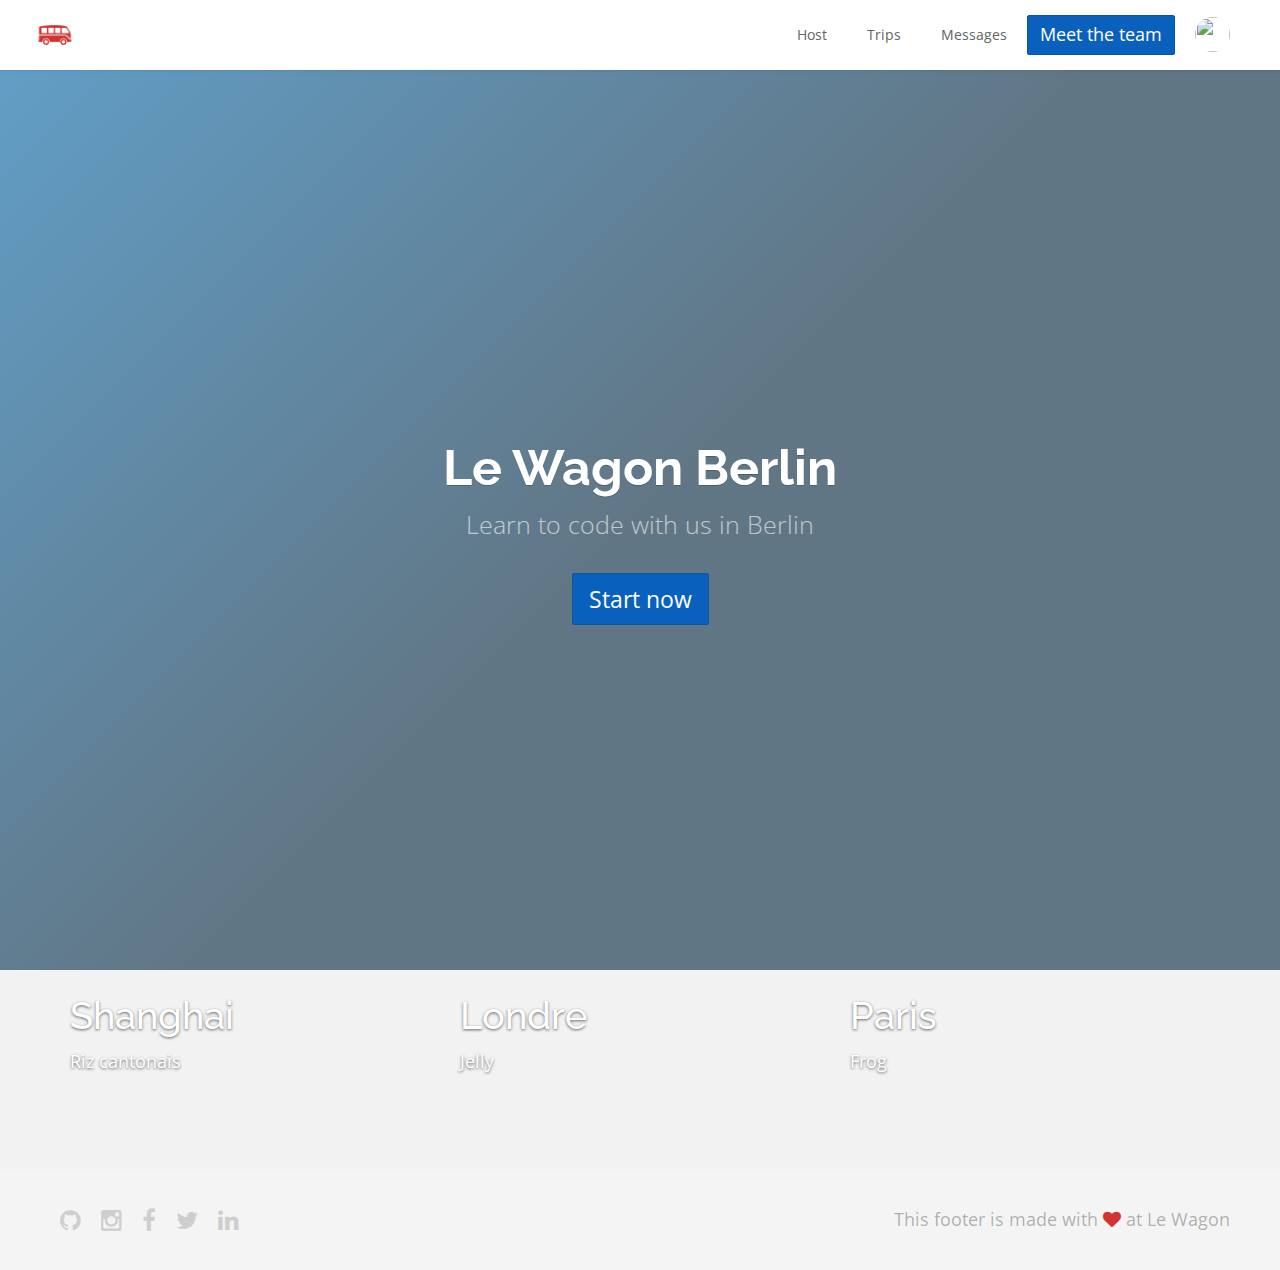
==== commit c6d00517: "Automated commit at 2018-05-07 12:37:26 UTC by middleman-deploy 2.0.0-alpha" ====
--- a/index.html
+++ b/index.html
@@ -7,7 +7,7 @@
           content="width=device-width, initial-scale=1, shrink-to-fit=no">
     <!-- Use the title from a page's frontmatter if it has one -->
     <title>Le Wagon - Middleman</title>
-    <link href="stylesheets/application-05353c34.css" rel="stylesheet" />
+    <link href="stylesheets/application-a03904cc.css" rel="stylesheet" />
     <script src="javascripts/application-93de88c9.js"></script>
     <link href="images/favicon-f15af148.png" rel="icon" type="image/png" />
   </head>
@@ -53,7 +53,7 @@
 
     <div id="home">
   <div class="home-content">
-    <img src="images/logo-acc9c0ec.png" width="200" alt="Logo" />
+
     <div class="banner" style="background-image: linear-gradient(-225deg, rgba(0,101,168,0.6) 0%, rgba(0,36,61,0.6) 50%), url('https://kitt.lewagon.com/placeholder/cities/berlin');">
     <div class="banner-content">
       <h1>Le Wagon Berlin</h1>
--- a/stylesheets/application-a03904cc.css
+++ b/stylesheets/application-a03904cc.css
@@ -0,0 +1,8 @@
+@import url("https://fonts.googleapis.com/css?family=Open+Sans:400,300,700|Raleway:400,100,300,700,500");/*!
+ * Bootstrap v3.3.7 (http://getbootstrap.com)
+ * Copyright 2011-2016 Twitter, Inc.
+ * Licensed under MIT (https://github.com/twbs/bootstrap/blob/master/LICENSE)
+ *//*! normalize.css v3.0.3 | MIT License | github.com/necolas/normalize.css */html{font-family:sans-serif;-ms-text-size-adjust:100%;-webkit-text-size-adjust:100%}body{margin:0}article,aside,details,figcaption,figure,footer,header,hgroup,main,menu,nav,section,summary{display:block}audio,canvas,progress,video{display:inline-block;vertical-align:baseline}audio:not([controls]){display:none;height:0}[hidden],template{display:none}a{background-color:transparent}a:active,a:hover{outline:0}abbr[title]{border-bottom:1px dotted}b,strong{font-weight:bold}dfn{font-style:italic}h1{font-size:2em;margin:0.67em 0}mark{background:#ff0;color:#000}small{font-size:80%}sub,sup{font-size:75%;line-height:0;position:relative;vertical-align:baseline}sup{top:-0.5em}sub{bottom:-0.25em}img{border:0}svg:not(:root){overflow:hidden}figure{margin:1em 40px}hr{-webkit-box-sizing:content-box;box-sizing:content-box;height:0}pre{overflow:auto}code,kbd,pre,samp{font-family:monospace, monospace;font-size:1em}button,input,optgroup,select,textarea{color:inherit;font:inherit;margin:0}button{overflow:visible}button,select{text-transform:none}button,html input[type="button"],input[type="reset"],input[type="submit"]{-webkit-appearance:button;cursor:pointer}button[disabled],html input[disabled]{cursor:default}button::-moz-focus-inner,input::-moz-focus-inner{border:0;padding:0}input{line-height:normal}input[type="checkbox"],input[type="radio"]{-webkit-box-sizing:border-box;box-sizing:border-box;padding:0}input[type="number"]::-webkit-inner-spin-button,input[type="number"]::-webkit-outer-spin-button{height:auto}input[type="search"]{-webkit-appearance:textfield;-webkit-box-sizing:content-box;box-sizing:content-box}input[type="search"]::-webkit-search-cancel-button,input[type="search"]::-webkit-search-decoration{-webkit-appearance:none}fieldset{border:1px solid #c0c0c0;margin:0 2px;padding:0.35em 0.625em 0.75em}legend{border:0;padding:0}textarea{overflow:auto}optgroup{font-weight:bold}table{border-collapse:collapse;border-spacing:0}td,th{padding:0}/*! Source: https://github.com/h5bp/html5-boilerplate/blob/master/src/css/main.css */@media print{*,*:before,*:after{background:transparent !important;color:#000 !important;-webkit-box-shadow:none !important;box-shadow:none !important;text-shadow:none !important}a,a:visited{text-decoration:underline}a[href]:after{content:" (" attr(href) ")"}abbr[title]:after{content:" (" attr(title) ")"}a[href^="#"]:after,a[href^="javascript:"]:after{content:""}pre,blockquote{border:1px solid #999;page-break-inside:avoid}thead{display:table-header-group}tr,img{page-break-inside:avoid}img{max-width:100% !important}p,h2,h3{orphans:3;widows:3}h2,h3{page-break-after:avoid}.navbar{display:none}.btn>.caret,.dropup>.btn>.caret{border-top-color:#000 !important}.label{border:1px solid #000}.table{border-collapse:collapse !important}.table td,.table th{background-color:#fff !important}.table-bordered th,.table-bordered td{border:1px solid #ddd !important}}@font-face{font-family:'Glyphicons Halflings';src:url("../assets/bootstrap/glyphicons-halflings-regular-86b6f62b.eot");src:url("../assets/bootstrap/glyphicons-halflings-regular-86b6f62b.eot?#iefix") format("embedded-opentype"),url("../assets/bootstrap/glyphicons-halflings-regular-ca35b697.woff2") format("woff2"),url("../assets/bootstrap/glyphicons-halflings-regular-278e49a8.woff") format("woff"),url("../assets/bootstrap/glyphicons-halflings-regular-44bc1850.ttf") format("truetype"),url("../assets/bootstrap/glyphicons-halflings-regular-de51a849.svg#glyphicons_halflingsregular") format("svg")}.glyphicon{position:relative;top:1px;display:inline-block;font-family:'Glyphicons Halflings';font-style:normal;font-weight:normal;line-height:1;-webkit-font-smoothing:antialiased;-moz-osx-font-smoothing:grayscale}.glyphicon-asterisk:before{content:"\002a"}.glyphicon-plus:before{content:"\002b"}.glyphicon-euro:before,.glyphicon-eur:before{content:"\20ac"}.glyphicon-minus:before{content:"\2212"}.glyphicon-cloud:before{content:"\2601"}.glyphicon-envelope:before{content:"\2709"}.glyphicon-pencil:before{content:"\270f"}.glyphicon-glass:before{content:"\e001"}.glyphicon-music:before{content:"\e002"}.glyphicon-search:before{content:"\e003"}.glyphicon-heart:before{content:"\e005"}.glyphicon-star:before{content:"\e006"}.glyphicon-star-empty:before{content:"\e007"}.glyphicon-user:before{content:"\e008"}.glyphicon-film:before{content:"\e009"}.glyphicon-th-large:before{content:"\e010"}.glyphicon-th:before{content:"\e011"}.glyphicon-th-list:before{content:"\e012"}.glyphicon-ok:before{content:"\e013"}.glyphicon-remove:before{content:"\e014"}.glyphicon-zoom-in:before{content:"\e015"}.glyphicon-zoom-out:before{content:"\e016"}.glyphicon-off:before{content:"\e017"}.glyphicon-signal:before{content:"\e018"}.glyphicon-cog:before{content:"\e019"}.glyphicon-trash:before{content:"\e020"}.glyphicon-home:before{content:"\e021"}.glyphicon-file:before{content:"\e022"}.glyphicon-time:before{content:"\e023"}.glyphicon-road:before{content:"\e024"}.glyphicon-download-alt:before{content:"\e025"}.glyphicon-download:before{content:"\e026"}.glyphicon-upload:before{content:"\e027"}.glyphicon-inbox:before{content:"\e028"}.glyphicon-play-circle:before{content:"\e029"}.glyphicon-repeat:before{content:"\e030"}.glyphicon-refresh:before{content:"\e031"}.glyphicon-list-alt:before{content:"\e032"}.glyphicon-lock:before{content:"\e033"}.glyphicon-flag:before{content:"\e034"}.glyphicon-headphones:before{content:"\e035"}.glyphicon-volume-off:before{content:"\e036"}.glyphicon-volume-down:before{content:"\e037"}.glyphicon-volume-up:before{content:"\e038"}.glyphicon-qrcode:before{content:"\e039"}.glyphicon-barcode:before{content:"\e040"}.glyphicon-tag:before{content:"\e041"}.glyphicon-tags:before{content:"\e042"}.glyphicon-book:before{content:"\e043"}.glyphicon-bookmark:before{content:"\e044"}.glyphicon-print:before{content:"\e045"}.glyphicon-camera:before{content:"\e046"}.glyphicon-font:before{content:"\e047"}.glyphicon-bold:before{content:"\e048"}.glyphicon-italic:before{content:"\e049"}.glyphicon-text-height:before{content:"\e050"}.glyphicon-text-width:before{content:"\e051"}.glyphicon-align-left:before{content:"\e052"}.glyphicon-align-center:before{content:"\e053"}.glyphicon-align-right:before{content:"\e054"}.glyphicon-align-justify:before{content:"\e055"}.glyphicon-list:before{content:"\e056"}.glyphicon-indent-left:before{content:"\e057"}.glyphicon-indent-right:before{content:"\e058"}.glyphicon-facetime-video:before{content:"\e059"}.glyphicon-picture:before{content:"\e060"}.glyphicon-map-marker:before{content:"\e062"}.glyphicon-adjust:before{content:"\e063"}.glyphicon-tint:before{content:"\e064"}.glyphicon-edit:before{content:"\e065"}.glyphicon-share:before{content:"\e066"}.glyphicon-check:before{content:"\e067"}.glyphicon-move:before{content:"\e068"}.glyphicon-step-backward:before{content:"\e069"}.glyphicon-fast-backward:before{content:"\e070"}.glyphicon-backward:before{content:"\e071"}.glyphicon-play:before{content:"\e072"}.glyphicon-pause:before{content:"\e073"}.glyphicon-stop:before{content:"\e074"}.glyphicon-forward:before{content:"\e075"}.glyphicon-fast-forward:before{content:"\e076"}.glyphicon-step-forward:before{content:"\e077"}.glyphicon-eject:before{content:"\e078"}.glyphicon-chevron-left:before{content:"\e079"}.glyphicon-chevron-right:before{content:"\e080"}.glyphicon-plus-sign:before{content:"\e081"}.glyphicon-minus-sign:before{content:"\e082"}.glyphicon-remove-sign:before{content:"\e083"}.glyphicon-ok-sign:before{content:"\e084"}.glyphicon-question-sign:before{content:"\e085"}.glyphicon-info-sign:before{content:"\e086"}.glyphicon-screenshot:before{content:"\e087"}.glyphicon-remove-circle:before{content:"\e088"}.glyphicon-ok-circle:before{content:"\e089"}.glyphicon-ban-circle:before{content:"\e090"}.glyphicon-arrow-left:before{content:"\e091"}.glyphicon-arrow-right:before{content:"\e092"}.glyphicon-arrow-up:before{content:"\e093"}.glyphicon-arrow-down:before{content:"\e094"}.glyphicon-share-alt:before{content:"\e095"}.glyphicon-resize-full:before{content:"\e096"}.glyphicon-resize-small:before{content:"\e097"}.glyphicon-exclamation-sign:before{content:"\e101"}.glyphicon-gift:before{content:"\e102"}.glyphicon-leaf:before{content:"\e103"}.glyphicon-fire:before{content:"\e104"}.glyphicon-eye-open:before{content:"\e105"}.glyphicon-eye-close:before{content:"\e106"}.glyphicon-warning-sign:before{content:"\e107"}.glyphicon-plane:before{content:"\e108"}.glyphicon-calendar:before{content:"\e109"}.glyphicon-random:before{content:"\e110"}.glyphicon-comment:before{content:"\e111"}.glyphicon-magnet:before{content:"\e112"}.glyphicon-chevron-up:before{content:"\e113"}.glyphicon-chevron-down:before{content:"\e114"}.glyphicon-retweet:before{content:"\e115"}.glyphicon-shopping-cart:before{content:"\e116"}.glyphicon-folder-close:before{content:"\e117"}.glyphicon-folder-open:before{content:"\e118"}.glyphicon-resize-vertical:before{content:"\e119"}.glyphicon-resize-horizontal:before{content:"\e120"}.glyphicon-hdd:before{content:"\e121"}.glyphicon-bullhorn:before{content:"\e122"}.glyphicon-bell:before{content:"\e123"}.glyphicon-certificate:before{content:"\e124"}.glyphicon-thumbs-up:before{content:"\e125"}.glyphicon-thumbs-down:before{content:"\e126"}.glyphicon-hand-right:before{content:"\e127"}.glyphicon-hand-left:before{content:"\e128"}.glyphicon-hand-up:before{content:"\e129"}.glyphicon-hand-down:before{content:"\e130"}.glyphicon-circle-arrow-right:before{content:"\e131"}.glyphicon-circle-arrow-left:before{content:"\e132"}.glyphicon-circle-arrow-up:before{content:"\e133"}.glyphicon-circle-arrow-down:before{content:"\e134"}.glyphicon-globe:before{content:"\e135"}.glyphicon-wrench:before{content:"\e136"}.glyphicon-tasks:before{content:"\e137"}.glyphicon-filter:before{content:"\e138"}.glyphicon-briefcase:before{content:"\e139"}.glyphicon-fullscreen:before{content:"\e140"}.glyphicon-dashboard:before{content:"\e141"}.glyphicon-paperclip:before{content:"\e142"}.glyphicon-heart-empty:before{content:"\e143"}.glyphicon-link:before{content:"\e144"}.glyphicon-phone:before{content:"\e145"}.glyphicon-pushpin:before{content:"\e146"}.glyphicon-usd:before{content:"\e148"}.glyphicon-gbp:before{content:"\e149"}.glyphicon-sort:before{content:"\e150"}.glyphicon-sort-by-alphabet:before{content:"\e151"}.glyphicon-sort-by-alphabet-alt:before{content:"\e152"}.glyphicon-sort-by-order:before{content:"\e153"}.glyphicon-sort-by-order-alt:before{content:"\e154"}.glyphicon-sort-by-attributes:before{content:"\e155"}.glyphicon-sort-by-attributes-alt:before{content:"\e156"}.glyphicon-unchecked:before{content:"\e157"}.glyphicon-expand:before{content:"\e158"}.glyphicon-collapse-down:before{content:"\e159"}.glyphicon-collapse-up:before{content:"\e160"}.glyphicon-log-in:before{content:"\e161"}.glyphicon-flash:before{content:"\e162"}.glyphicon-log-out:before{content:"\e163"}.glyphicon-new-window:before{content:"\e164"}.glyphicon-record:before{content:"\e165"}.glyphicon-save:before{content:"\e166"}.glyphicon-open:before{content:"\e167"}.glyphicon-saved:before{content:"\e168"}.glyphicon-import:before{content:"\e169"}.glyphicon-export:before{content:"\e170"}.glyphicon-send:before{content:"\e171"}.glyphicon-floppy-disk:before{content:"\e172"}.glyphicon-floppy-saved:before{content:"\e173"}.glyphicon-floppy-remove:before{content:"\e174"}.glyphicon-floppy-save:before{content:"\e175"}.glyphicon-floppy-open:before{content:"\e176"}.glyphicon-credit-card:before{content:"\e177"}.glyphicon-transfer:before{content:"\e178"}.glyphicon-cutlery:before{content:"\e179"}.glyphicon-header:before{content:"\e180"}.glyphicon-compressed:before{content:"\e181"}.glyphicon-earphone:before{content:"\e182"}.glyphicon-phone-alt:before{content:"\e183"}.glyphicon-tower:before{content:"\e184"}.glyphicon-stats:before{content:"\e185"}.glyphicon-sd-video:before{content:"\e186"}.glyphicon-hd-video:before{content:"\e187"}.glyphicon-subtitles:before{content:"\e188"}.glyphicon-sound-stereo:before{content:"\e189"}.glyphicon-sound-dolby:before{content:"\e190"}.glyphicon-sound-5-1:before{content:"\e191"}.glyphicon-sound-6-1:before{content:"\e192"}.glyphicon-sound-7-1:before{content:"\e193"}.glyphicon-copyright-mark:before{content:"\e194"}.glyphicon-registration-mark:before{content:"\e195"}.glyphicon-cloud-download:before{content:"\e197"}.glyphicon-cloud-upload:before{content:"\e198"}.glyphicon-tree-conifer:before{content:"\e199"}.glyphicon-tree-deciduous:before{content:"\e200"}.glyphicon-cd:before{content:"\e201"}.glyphicon-save-file:before{content:"\e202"}.glyphicon-open-file:before{content:"\e203"}.glyphicon-level-up:before{content:"\e204"}.glyphicon-copy:before{content:"\e205"}.glyphicon-paste:before{content:"\e206"}.glyphicon-alert:before{content:"\e209"}.glyphicon-equalizer:before{content:"\e210"}.glyphicon-king:before{content:"\e211"}.glyphicon-queen:before{content:"\e212"}.glyphicon-pawn:before{content:"\e213"}.glyphicon-bishop:before{content:"\e214"}.glyphicon-knight:before{content:"\e215"}.glyphicon-baby-formula:before{content:"\e216"}.glyphicon-tent:before{content:"\26fa"}.glyphicon-blackboard:before{content:"\e218"}.glyphicon-bed:before{content:"\e219"}.glyphicon-apple:before{content:"\f8ff"}.glyphicon-erase:before{content:"\e221"}.glyphicon-hourglass:before{content:"\231b"}.glyphicon-lamp:before{content:"\e223"}.glyphicon-duplicate:before{content:"\e224"}.glyphicon-piggy-bank:before{content:"\e225"}.glyphicon-scissors:before{content:"\e226"}.glyphicon-bitcoin:before{content:"\e227"}.glyphicon-btc:before{content:"\e227"}.glyphicon-xbt:before{content:"\e227"}.glyphicon-yen:before{content:"\00a5"}.glyphicon-jpy:before{content:"\00a5"}.glyphicon-ruble:before{content:"\20bd"}.glyphicon-rub:before{content:"\20bd"}.glyphicon-scale:before{content:"\e230"}.glyphicon-ice-lolly:before{content:"\e231"}.glyphicon-ice-lolly-tasted:before{content:"\e232"}.glyphicon-education:before{content:"\e233"}.glyphicon-option-horizontal:before{content:"\e234"}.glyphicon-option-vertical:before{content:"\e235"}.glyphicon-menu-hamburger:before{content:"\e236"}.glyphicon-modal-window:before{content:"\e237"}.glyphicon-oil:before{content:"\e238"}.glyphicon-grain:before{content:"\e239"}.glyphicon-sunglasses:before{content:"\e240"}.glyphicon-text-size:before{content:"\e241"}.glyphicon-text-color:before{content:"\e242"}.glyphicon-text-background:before{content:"\e243"}.glyphicon-object-align-top:before{content:"\e244"}.glyphicon-object-align-bottom:before{content:"\e245"}.glyphicon-object-align-horizontal:before{content:"\e246"}.glyphicon-object-align-left:before{content:"\e247"}.glyphicon-object-align-vertical:before{content:"\e248"}.glyphicon-object-align-right:before{content:"\e249"}.glyphicon-triangle-right:before{content:"\e250"}.glyphicon-triangle-left:before{content:"\e251"}.glyphicon-triangle-bottom:before{content:"\e252"}.glyphicon-triangle-top:before{content:"\e253"}.glyphicon-console:before{content:"\e254"}.glyphicon-superscript:before{content:"\e255"}.glyphicon-subscript:before{content:"\e256"}.glyphicon-menu-left:before{content:"\e257"}.glyphicon-menu-right:before{content:"\e258"}.glyphicon-menu-down:before{content:"\e259"}.glyphicon-menu-up:before{content:"\e260"}*{-webkit-box-sizing:border-box;box-sizing:border-box}*:before,*:after{-webkit-box-sizing:border-box;box-sizing:border-box}html{font-size:10px;-webkit-tap-highlight-color:transparent}body{font-family:"Open Sans", "Helvetica", "sans-serif";font-size:18px;line-height:1.42857143;color:white;background-color:#F2F2F2}input,button,select,textarea{font-family:inherit;font-size:inherit;line-height:inherit}a{color:#0960BD;text-decoration:none}a:hover,a:focus{color:#063b74;text-decoration:underline}a:focus{outline:5px auto -webkit-focus-ring-color;outline-offset:-2px}figure{margin:0}img{vertical-align:middle}.img-responsive{display:block;max-width:100%;height:auto}.img-rounded{border-radius:2px}.img-thumbnail{padding:4px;line-height:1.42857143;background-color:#F2F2F2;border:1px solid #ddd;border-radius:2px;-webkit-transition:all 0.2s ease-in-out;transition:all 0.2s ease-in-out;display:inline-block;max-width:100%;height:auto}.img-circle{border-radius:50%}hr{margin-top:25px;margin-bottom:25px;border:0;border-top:1px solid white}.sr-only{position:absolute;width:1px;height:1px;margin:-1px;padding:0;overflow:hidden;clip:rect(0, 0, 0, 0);border:0}.sr-only-focusable:active,.sr-only-focusable:focus{position:static;width:auto;height:auto;margin:0;overflow:visible;clip:auto}[role="button"]{cursor:pointer}h1,h2,h3,h4,h5,h6,.h1,.h2,.h3,.h4,.h5,.h6{font-family:"Raleway", "Helvetica", "sans-serif";font-weight:500;line-height:1.1;color:inherit}h1 small,h1 .small,h2 small,h2 .small,h3 small,h3 .small,h4 small,h4 .small,h5 small,h5 .small,h6 small,h6 .small,.h1 small,.h1 .small,.h2 small,.h2 .small,.h3 small,.h3 .small,.h4 small,.h4 .small,.h5 small,.h5 .small,.h6 small,.h6 .small{font-weight:normal;line-height:1;color:white}h1,.h1,h2,.h2,h3,.h3{margin-top:25px;margin-bottom:12.5px}h1 small,h1 .small,.h1 small,.h1 .small,h2 small,h2 .small,.h2 small,.h2 .small,h3 small,h3 .small,.h3 small,.h3 .small{font-size:65%}h4,.h4,h5,.h5,h6,.h6{margin-top:12.5px;margin-bottom:12.5px}h4 small,h4 .small,.h4 small,.h4 .small,h5 small,h5 .small,.h5 small,.h5 .small,h6 small,h6 .small,.h6 small,.h6 .small{font-size:75%}h1,.h1{font-size:46px}h2,.h2{font-size:38px}h3,.h3{font-size:31px}h4,.h4{font-size:23px}h5,.h5{font-size:18px}h6,.h6{font-size:16px}p{margin:0 0 12.5px}.lead{margin-bottom:25px;font-size:20px;font-weight:300;line-height:1.4}@media (min-width: 768px){.lead{font-size:27px}}small,.small{font-size:88%}mark,.mark{background-color:#fcf8e3;padding:.2em}.text-left{text-align:left}.text-right{text-align:right}.text-center{text-align:center}.text-justify{text-align:justify}.text-nowrap{white-space:nowrap}.text-lowercase{text-transform:lowercase}.text-uppercase,.initialism{text-transform:uppercase}.text-capitalize{text-transform:capitalize}.text-muted{color:white}.text-primary{color:#0960BD}a.text-primary:hover,a.text-primary:focus{color:#07478c}.text-success{color:#3c763d}a.text-success:hover,a.text-success:focus{color:#2b542c}.text-info{color:#31708f}a.text-info:hover,a.text-info:focus{color:#245269}.text-warning{color:#8a6d3b}a.text-warning:hover,a.text-warning:focus{color:#66512c}.text-danger{color:#a94442}a.text-danger:hover,a.text-danger:focus{color:#843534}.bg-primary{color:#fff}.bg-primary{background-color:#0960BD}a.bg-primary:hover,a.bg-primary:focus{background-color:#07478c}.bg-success{background-color:#dff0d8}a.bg-success:hover,a.bg-success:focus{background-color:#c1e2b3}.bg-info{background-color:#d9edf7}a.bg-info:hover,a.bg-info:focus{background-color:#afd9ee}.bg-warning{background-color:#fcf8e3}a.bg-warning:hover,a.bg-warning:focus{background-color:#f7ecb5}.bg-danger{background-color:#f2dede}a.bg-danger:hover,a.bg-danger:focus{background-color:#e4b9b9}.page-header{padding-bottom:11.5px;margin:50px 0 25px;border-bottom:1px solid white}ul,ol{margin-top:0;margin-bottom:12.5px}ul ul,ul ol,ol ul,ol ol{margin-bottom:0}.list-unstyled{padding-left:0;list-style:none}.list-inline{padding-left:0;list-style:none;margin-left:-5px}.list-inline>li{display:inline-block;padding-left:5px;padding-right:5px}dl{margin-top:0;margin-bottom:25px}dt,dd{line-height:1.42857143}dt{font-weight:bold}dd{margin-left:0}.dl-horizontal dd:before,.dl-horizontal dd:after{content:" ";display:table}.dl-horizontal dd:after{clear:both}@media (min-width: 768px){.dl-horizontal dt{float:left;width:160px;clear:left;text-align:right;overflow:hidden;text-overflow:ellipsis;white-space:nowrap}.dl-horizontal dd{margin-left:180px}}abbr[title],abbr[data-original-title]{cursor:help;border-bottom:1px dotted white}.initialism{font-size:90%}blockquote{padding:12.5px 25px;margin:0 0 25px;font-size:22.5px;border-left:5px solid white}blockquote p:last-child,blockquote ul:last-child,blockquote ol:last-child{margin-bottom:0}blockquote footer,blockquote small,blockquote .small{display:block;font-size:80%;line-height:1.42857143;color:white}blockquote footer:before,blockquote small:before,blockquote .small:before{content:'\2014 \00A0'}.blockquote-reverse,blockquote.pull-right{padding-right:15px;padding-left:0;border-right:5px solid white;border-left:0;text-align:right}.blockquote-reverse footer:before,.blockquote-reverse small:before,.blockquote-reverse .small:before,blockquote.pull-right footer:before,blockquote.pull-right small:before,blockquote.pull-right .small:before{content:''}.blockquote-reverse footer:after,.blockquote-reverse small:after,.blockquote-reverse .small:after,blockquote.pull-right footer:after,blockquote.pull-right small:after,blockquote.pull-right .small:after{content:'\00A0 \2014'}address{margin-bottom:25px;font-style:normal;line-height:1.42857143}code,kbd,pre,samp{font-family:Menlo, Monaco, Consolas, "Courier New", monospace}code{padding:2px 4px;font-size:90%;color:#c7254e;background-color:#f9f2f4;border-radius:2px}kbd{padding:2px 4px;font-size:90%;color:#fff;background-color:#333;border-radius:2px;-webkit-box-shadow:inset 0 -1px 0 rgba(0,0,0,0.25);box-shadow:inset 0 -1px 0 rgba(0,0,0,0.25)}kbd kbd{padding:0;font-size:100%;font-weight:bold;-webkit-box-shadow:none;box-shadow:none}pre{display:block;padding:12px;margin:0 0 12.5px;font-size:17px;line-height:1.42857143;word-break:break-all;word-wrap:break-word;color:white;background-color:#f5f5f5;border:1px solid #ccc;border-radius:2px}pre code{padding:0;font-size:inherit;color:inherit;white-space:pre-wrap;background-color:transparent;border-radius:0}.pre-scrollable{max-height:340px;overflow-y:scroll}.container{margin-right:auto;margin-left:auto;padding-left:15px;padding-right:15px}.container:before,.container:after{content:" ";display:table}.container:after{clear:both}@media (min-width: 768px){.container{width:750px}}@media (min-width: 992px){.container{width:970px}}@media (min-width: 1200px){.container{width:1170px}}.container-fluid{margin-right:auto;margin-left:auto;padding-left:15px;padding-right:15px}.container-fluid:before,.container-fluid:after{content:" ";display:table}.container-fluid:after{clear:both}.row{margin-left:-15px;margin-right:-15px}.row:before,.row:after{content:" ";display:table}.row:after{clear:both}.col-xs-1,.col-sm-1,.col-md-1,.col-lg-1,.col-xs-2,.col-sm-2,.col-md-2,.col-lg-2,.col-xs-3,.col-sm-3,.col-md-3,.col-lg-3,.col-xs-4,.col-sm-4,.col-md-4,.col-lg-4,.col-xs-5,.col-sm-5,.col-md-5,.col-lg-5,.col-xs-6,.col-sm-6,.col-md-6,.col-lg-6,.col-xs-7,.col-sm-7,.col-md-7,.col-lg-7,.col-xs-8,.col-sm-8,.col-md-8,.col-lg-8,.col-xs-9,.col-sm-9,.col-md-9,.col-lg-9,.col-xs-10,.col-sm-10,.col-md-10,.col-lg-10,.col-xs-11,.col-sm-11,.col-md-11,.col-lg-11,.col-xs-12,.col-sm-12,.col-md-12,.col-lg-12{position:relative;min-height:1px;padding-left:15px;padding-right:15px}.col-xs-1,.col-xs-2,.col-xs-3,.col-xs-4,.col-xs-5,.col-xs-6,.col-xs-7,.col-xs-8,.col-xs-9,.col-xs-10,.col-xs-11,.col-xs-12{float:left}.col-xs-1{width:8.33333333%}.col-xs-2{width:16.66666667%}.col-xs-3{width:25%}.col-xs-4{width:33.33333333%}.col-xs-5{width:41.66666667%}.col-xs-6{width:50%}.col-xs-7{width:58.33333333%}.col-xs-8{width:66.66666667%}.col-xs-9{width:75%}.col-xs-10{width:83.33333333%}.col-xs-11{width:91.66666667%}.col-xs-12{width:100%}.col-xs-pull-0{right:auto}.col-xs-pull-1{right:8.33333333%}.col-xs-pull-2{right:16.66666667%}.col-xs-pull-3{right:25%}.col-xs-pull-4{right:33.33333333%}.col-xs-pull-5{right:41.66666667%}.col-xs-pull-6{right:50%}.col-xs-pull-7{right:58.33333333%}.col-xs-pull-8{right:66.66666667%}.col-xs-pull-9{right:75%}.col-xs-pull-10{right:83.33333333%}.col-xs-pull-11{right:91.66666667%}.col-xs-pull-12{right:100%}.col-xs-push-0{left:auto}.col-xs-push-1{left:8.33333333%}.col-xs-push-2{left:16.66666667%}.col-xs-push-3{left:25%}.col-xs-push-4{left:33.33333333%}.col-xs-push-5{left:41.66666667%}.col-xs-push-6{left:50%}.col-xs-push-7{left:58.33333333%}.col-xs-push-8{left:66.66666667%}.col-xs-push-9{left:75%}.col-xs-push-10{left:83.33333333%}.col-xs-push-11{left:91.66666667%}.col-xs-push-12{left:100%}.col-xs-offset-0{margin-left:0%}.col-xs-offset-1{margin-left:8.33333333%}.col-xs-offset-2{margin-left:16.66666667%}.col-xs-offset-3{margin-left:25%}.col-xs-offset-4{margin-left:33.33333333%}.col-xs-offset-5{margin-left:41.66666667%}.col-xs-offset-6{margin-left:50%}.col-xs-offset-7{margin-left:58.33333333%}.col-xs-offset-8{margin-left:66.66666667%}.col-xs-offset-9{margin-left:75%}.col-xs-offset-10{margin-left:83.33333333%}.col-xs-offset-11{margin-left:91.66666667%}.col-xs-offset-12{margin-left:100%}@media (min-width: 768px){.col-sm-1,.col-sm-2,.col-sm-3,.col-sm-4,.col-sm-5,.col-sm-6,.col-sm-7,.col-sm-8,.col-sm-9,.col-sm-10,.col-sm-11,.col-sm-12{float:left}.col-sm-1{width:8.33333333%}.col-sm-2{width:16.66666667%}.col-sm-3{width:25%}.col-sm-4{width:33.33333333%}.col-sm-5{width:41.66666667%}.col-sm-6{width:50%}.col-sm-7{width:58.33333333%}.col-sm-8{width:66.66666667%}.col-sm-9{width:75%}.col-sm-10{width:83.33333333%}.col-sm-11{width:91.66666667%}.col-sm-12{width:100%}.col-sm-pull-0{right:auto}.col-sm-pull-1{right:8.33333333%}.col-sm-pull-2{right:16.66666667%}.col-sm-pull-3{right:25%}.col-sm-pull-4{right:33.33333333%}.col-sm-pull-5{right:41.66666667%}.col-sm-pull-6{right:50%}.col-sm-pull-7{right:58.33333333%}.col-sm-pull-8{right:66.66666667%}.col-sm-pull-9{right:75%}.col-sm-pull-10{right:83.33333333%}.col-sm-pull-11{right:91.66666667%}.col-sm-pull-12{right:100%}.col-sm-push-0{left:auto}.col-sm-push-1{left:8.33333333%}.col-sm-push-2{left:16.66666667%}.col-sm-push-3{left:25%}.col-sm-push-4{left:33.33333333%}.col-sm-push-5{left:41.66666667%}.col-sm-push-6{left:50%}.col-sm-push-7{left:58.33333333%}.col-sm-push-8{left:66.66666667%}.col-sm-push-9{left:75%}.col-sm-push-10{left:83.33333333%}.col-sm-push-11{left:91.66666667%}.col-sm-push-12{left:100%}.col-sm-offset-0{margin-left:0%}.col-sm-offset-1{margin-left:8.33333333%}.col-sm-offset-2{margin-left:16.66666667%}.col-sm-offset-3{margin-left:25%}.col-sm-offset-4{margin-left:33.33333333%}.col-sm-offset-5{margin-left:41.66666667%}.col-sm-offset-6{margin-left:50%}.col-sm-offset-7{margin-left:58.33333333%}.col-sm-offset-8{margin-left:66.66666667%}.col-sm-offset-9{margin-left:75%}.col-sm-offset-10{margin-left:83.33333333%}.col-sm-offset-11{margin-left:91.66666667%}.col-sm-offset-12{margin-left:100%}}@media (min-width: 992px){.col-md-1,.col-md-2,.col-md-3,.col-md-4,.col-md-5,.col-md-6,.col-md-7,.col-md-8,.col-md-9,.col-md-10,.col-md-11,.col-md-12{float:left}.col-md-1{width:8.33333333%}.col-md-2{width:16.66666667%}.col-md-3{width:25%}.col-md-4{width:33.33333333%}.col-md-5{width:41.66666667%}.col-md-6{width:50%}.col-md-7{width:58.33333333%}.col-md-8{width:66.66666667%}.col-md-9{width:75%}.col-md-10{width:83.33333333%}.col-md-11{width:91.66666667%}.col-md-12{width:100%}.col-md-pull-0{right:auto}.col-md-pull-1{right:8.33333333%}.col-md-pull-2{right:16.66666667%}.col-md-pull-3{right:25%}.col-md-pull-4{right:33.33333333%}.col-md-pull-5{right:41.66666667%}.col-md-pull-6{right:50%}.col-md-pull-7{right:58.33333333%}.col-md-pull-8{right:66.66666667%}.col-md-pull-9{right:75%}.col-md-pull-10{right:83.33333333%}.col-md-pull-11{right:91.66666667%}.col-md-pull-12{right:100%}.col-md-push-0{left:auto}.col-md-push-1{left:8.33333333%}.col-md-push-2{left:16.66666667%}.col-md-push-3{left:25%}.col-md-push-4{left:33.33333333%}.col-md-push-5{left:41.66666667%}.col-md-push-6{left:50%}.col-md-push-7{left:58.33333333%}.col-md-push-8{left:66.66666667%}.col-md-push-9{left:75%}.col-md-push-10{left:83.33333333%}.col-md-push-11{left:91.66666667%}.col-md-push-12{left:100%}.col-md-offset-0{margin-left:0%}.col-md-offset-1{margin-left:8.33333333%}.col-md-offset-2{margin-left:16.66666667%}.col-md-offset-3{margin-left:25%}.col-md-offset-4{margin-left:33.33333333%}.col-md-offset-5{margin-left:41.66666667%}.col-md-offset-6{margin-left:50%}.col-md-offset-7{margin-left:58.33333333%}.col-md-offset-8{margin-left:66.66666667%}.col-md-offset-9{margin-left:75%}.col-md-offset-10{margin-left:83.33333333%}.col-md-offset-11{margin-left:91.66666667%}.col-md-offset-12{margin-left:100%}}@media (min-width: 1200px){.col-lg-1,.col-lg-2,.col-lg-3,.col-lg-4,.col-lg-5,.col-lg-6,.col-lg-7,.col-lg-8,.col-lg-9,.col-lg-10,.col-lg-11,.col-lg-12{float:left}.col-lg-1{width:8.33333333%}.col-lg-2{width:16.66666667%}.col-lg-3{width:25%}.col-lg-4{width:33.33333333%}.col-lg-5{width:41.66666667%}.col-lg-6{width:50%}.col-lg-7{width:58.33333333%}.col-lg-8{width:66.66666667%}.col-lg-9{width:75%}.col-lg-10{width:83.33333333%}.col-lg-11{width:91.66666667%}.col-lg-12{width:100%}.col-lg-pull-0{right:auto}.col-lg-pull-1{right:8.33333333%}.col-lg-pull-2{right:16.66666667%}.col-lg-pull-3{right:25%}.col-lg-pull-4{right:33.33333333%}.col-lg-pull-5{right:41.66666667%}.col-lg-pull-6{right:50%}.col-lg-pull-7{right:58.33333333%}.col-lg-pull-8{right:66.66666667%}.col-lg-pull-9{right:75%}.col-lg-pull-10{right:83.33333333%}.col-lg-pull-11{right:91.66666667%}.col-lg-pull-12{right:100%}.col-lg-push-0{left:auto}.col-lg-push-1{left:8.33333333%}.col-lg-push-2{left:16.66666667%}.col-lg-push-3{left:25%}.col-lg-push-4{left:33.33333333%}.col-lg-push-5{left:41.66666667%}.col-lg-push-6{left:50%}.col-lg-push-7{left:58.33333333%}.col-lg-push-8{left:66.66666667%}.col-lg-push-9{left:75%}.col-lg-push-10{left:83.33333333%}.col-lg-push-11{left:91.66666667%}.col-lg-push-12{left:100%}.col-lg-offset-0{margin-left:0%}.col-lg-offset-1{margin-left:8.33333333%}.col-lg-offset-2{margin-left:16.66666667%}.col-lg-offset-3{margin-left:25%}.col-lg-offset-4{margin-left:33.33333333%}.col-lg-offset-5{margin-left:41.66666667%}.col-lg-offset-6{margin-left:50%}.col-lg-offset-7{margin-left:58.33333333%}.col-lg-offset-8{margin-left:66.66666667%}.col-lg-offset-9{margin-left:75%}.col-lg-offset-10{margin-left:83.33333333%}.col-lg-offset-11{margin-left:91.66666667%}.col-lg-offset-12{margin-left:100%}}table{background-color:transparent}caption{padding-top:8px;padding-bottom:8px;color:white;text-align:left}th{text-align:left}.table{width:100%;max-width:100%;margin-bottom:25px}.table>thead>tr>th,.table>thead>tr>td,.table>tbody>tr>th,.table>tbody>tr>td,.table>tfoot>tr>th,.table>tfoot>tr>td{padding:8px;line-height:1.42857143;vertical-align:top;border-top:1px solid #ddd}.table>thead>tr>th{vertical-align:bottom;border-bottom:2px solid #ddd}.table>caption+thead>tr:first-child>th,.table>caption+thead>tr:first-child>td,.table>colgroup+thead>tr:first-child>th,.table>colgroup+thead>tr:first-child>td,.table>thead:first-child>tr:first-child>th,.table>thead:first-child>tr:first-child>td{border-top:0}.table>tbody+tbody{border-top:2px solid #ddd}.table .table{background-color:#F2F2F2}.table-condensed>thead>tr>th,.table-condensed>thead>tr>td,.table-condensed>tbody>tr>th,.table-condensed>tbody>tr>td,.table-condensed>tfoot>tr>th,.table-condensed>tfoot>tr>td{padding:5px}.table-bordered{border:1px solid #ddd}.table-bordered>thead>tr>th,.table-bordered>thead>tr>td,.table-bordered>tbody>tr>th,.table-bordered>tbody>tr>td,.table-bordered>tfoot>tr>th,.table-bordered>tfoot>tr>td{border:1px solid #ddd}.table-bordered>thead>tr>th,.table-bordered>thead>tr>td{border-bottom-width:2px}.table-striped>tbody>tr:nth-of-type(odd){background-color:#f9f9f9}.table-hover>tbody>tr:hover{background-color:#f5f5f5}table col[class*="col-"]{position:static;float:none;display:table-column}table td[class*="col-"],table th[class*="col-"]{position:static;float:none;display:table-cell}.table>thead>tr>td.active,.table>thead>tr>th.active,.table>thead>tr.active>td,.table>thead>tr.active>th,.table>tbody>tr>td.active,.table>tbody>tr>th.active,.table>tbody>tr.active>td,.table>tbody>tr.active>th,.table>tfoot>tr>td.active,.table>tfoot>tr>th.active,.table>tfoot>tr.active>td,.table>tfoot>tr.active>th{background-color:#f5f5f5}.table-hover>tbody>tr>td.active:hover,.table-hover>tbody>tr>th.active:hover,.table-hover>tbody>tr.active:hover>td,.table-hover>tbody>tr:hover>.active,.table-hover>tbody>tr.active:hover>th{background-color:#e8e8e8}.table>thead>tr>td.success,.table>thead>tr>th.success,.table>thead>tr.success>td,.table>thead>tr.success>th,.table>tbody>tr>td.success,.table>tbody>tr>th.success,.table>tbody>tr.success>td,.table>tbody>tr.success>th,.table>tfoot>tr>td.success,.table>tfoot>tr>th.success,.table>tfoot>tr.success>td,.table>tfoot>tr.success>th{background-color:#dff0d8}.table-hover>tbody>tr>td.success:hover,.table-hover>tbody>tr>th.success:hover,.table-hover>tbody>tr.success:hover>td,.table-hover>tbody>tr:hover>.success,.table-hover>tbody>tr.success:hover>th{background-color:#d0e9c6}.table>thead>tr>td.info,.table>thead>tr>th.info,.table>thead>tr.info>td,.table>thead>tr.info>th,.table>tbody>tr>td.info,.table>tbody>tr>th.info,.table>tbody>tr.info>td,.table>tbody>tr.info>th,.table>tfoot>tr>td.info,.table>tfoot>tr>th.info,.table>tfoot>tr.info>td,.table>tfoot>tr.info>th{background-color:#d9edf7}.table-hover>tbody>tr>td.info:hover,.table-hover>tbody>tr>th.info:hover,.table-hover>tbody>tr.info:hover>td,.table-hover>tbody>tr:hover>.info,.table-hover>tbody>tr.info:hover>th{background-color:#c4e3f3}.table>thead>tr>td.warning,.table>thead>tr>th.warning,.table>thead>tr.warning>td,.table>thead>tr.warning>th,.table>tbody>tr>td.warning,.table>tbody>tr>th.warning,.table>tbody>tr.warning>td,.table>tbody>tr.warning>th,.table>tfoot>tr>td.warning,.table>tfoot>tr>th.warning,.table>tfoot>tr.warning>td,.table>tfoot>tr.warning>th{background-color:#fcf8e3}.table-hover>tbody>tr>td.warning:hover,.table-hover>tbody>tr>th.warning:hover,.table-hover>tbody>tr.warning:hover>td,.table-hover>tbody>tr:hover>.warning,.table-hover>tbody>tr.warning:hover>th{background-color:#faf2cc}.table>thead>tr>td.danger,.table>thead>tr>th.danger,.table>thead>tr.danger>td,.table>thead>tr.danger>th,.table>tbody>tr>td.danger,.table>tbody>tr>th.danger,.table>tbody>tr.danger>td,.table>tbody>tr.danger>th,.table>tfoot>tr>td.danger,.table>tfoot>tr>th.danger,.table>tfoot>tr.danger>td,.table>tfoot>tr.danger>th{background-color:#f2dede}.table-hover>tbody>tr>td.danger:hover,.table-hover>tbody>tr>th.danger:hover,.table-hover>tbody>tr.danger:hover>td,.table-hover>tbody>tr:hover>.danger,.table-hover>tbody>tr.danger:hover>th{background-color:#ebcccc}.table-responsive{overflow-x:auto;min-height:0.01%}@media screen and (max-width: 767px){.table-responsive{width:100%;margin-bottom:18.75px;overflow-y:hidden;-ms-overflow-style:-ms-autohiding-scrollbar;border:1px solid #ddd}.table-responsive>.table{margin-bottom:0}.table-responsive>.table>thead>tr>th,.table-responsive>.table>thead>tr>td,.table-responsive>.table>tbody>tr>th,.table-responsive>.table>tbody>tr>td,.table-responsive>.table>tfoot>tr>th,.table-responsive>.table>tfoot>tr>td{white-space:nowrap}.table-responsive>.table-bordered{border:0}.table-responsive>.table-bordered>thead>tr>th:first-child,.table-responsive>.table-bordered>thead>tr>td:first-child,.table-responsive>.table-bordered>tbody>tr>th:first-child,.table-responsive>.table-bordered>tbody>tr>td:first-child,.table-responsive>.table-bordered>tfoot>tr>th:first-child,.table-responsive>.table-bordered>tfoot>tr>td:first-child{border-left:0}.table-responsive>.table-bordered>thead>tr>th:last-child,.table-responsive>.table-bordered>thead>tr>td:last-child,.table-responsive>.table-bordered>tbody>tr>th:last-child,.table-responsive>.table-bordered>tbody>tr>td:last-child,.table-responsive>.table-bordered>tfoot>tr>th:last-child,.table-responsive>.table-bordered>tfoot>tr>td:last-child{border-right:0}.table-responsive>.table-bordered>tbody>tr:last-child>th,.table-responsive>.table-bordered>tbody>tr:last-child>td,.table-responsive>.table-bordered>tfoot>tr:last-child>th,.table-responsive>.table-bordered>tfoot>tr:last-child>td{border-bottom:0}}fieldset{padding:0;margin:0;border:0;min-width:0}legend{display:block;width:100%;padding:0;margin-bottom:25px;font-size:27px;line-height:inherit;color:white;border:0;border-bottom:1px solid #e5e5e5}label{display:inline-block;max-width:100%;margin-bottom:5px;font-weight:bold}input[type="search"]{-webkit-box-sizing:border-box;box-sizing:border-box}input[type="radio"],input[type="checkbox"]{margin:4px 0 0;margin-top:1px \9;line-height:normal}input[type="file"]{display:block}input[type="range"]{display:block;width:100%}select[multiple],select[size]{height:auto}input[type="file"]:focus,input[type="radio"]:focus,input[type="checkbox"]:focus{outline:5px auto -webkit-focus-ring-color;outline-offset:-2px}output{display:block;padding-top:7px;font-size:18px;line-height:1.42857143;color:#DEDEDE}.form-control{display:block;width:100%;height:39px;padding:6px 12px;font-size:18px;line-height:1.42857143;color:#DEDEDE;background-color:#fff;background-image:none;border:1px solid #ccc;border-radius:2px;-webkit-box-shadow:inset 0 1px 1px rgba(0,0,0,0.075);box-shadow:inset 0 1px 1px rgba(0,0,0,0.075);-webkit-transition:border-color ease-in-out 0.15s, box-shadow ease-in-out 0.15s;-webkit-transition:border-color ease-in-out 0.15s, -webkit-box-shadow ease-in-out 0.15s;transition:border-color ease-in-out 0.15s, -webkit-box-shadow ease-in-out 0.15s;transition:border-color ease-in-out 0.15s, box-shadow ease-in-out 0.15s;transition:border-color ease-in-out 0.15s, box-shadow ease-in-out 0.15s, -webkit-box-shadow ease-in-out 0.15s}.form-control:focus{border-color:#66afe9;outline:0;-webkit-box-shadow:inset 0 1px 1px rgba(0,0,0,0.075),0 0 8px rgba(102,175,233,0.6);box-shadow:inset 0 1px 1px rgba(0,0,0,0.075),0 0 8px rgba(102,175,233,0.6)}.form-control::-moz-placeholder{color:#999;opacity:1}.form-control:-ms-input-placeholder{color:#999}.form-control::-webkit-input-placeholder{color:#999}.form-control::-ms-expand{border:0;background-color:transparent}.form-control[disabled],.form-control[readonly],fieldset[disabled] .form-control{background-color:white;opacity:1}.form-control[disabled],fieldset[disabled] .form-control{cursor:not-allowed}textarea.form-control{height:auto}input[type="search"]{-webkit-appearance:none}@media screen and (-webkit-min-device-pixel-ratio: 0){input[type="date"].form-control,input[type="time"].form-control,input[type="datetime-local"].form-control,input[type="month"].form-control{line-height:39px}input[type="date"].input-sm,.input-group-sm>input[type="date"].form-control,.input-group-sm>input[type="date"].input-group-addon,.input-group-sm>.input-group-btn>input[type="date"].btn,.input-group-sm input[type="date"],input[type="time"].input-sm,.input-group-sm>input[type="time"].form-control,.input-group-sm>input[type="time"].input-group-addon,.input-group-sm>.input-group-btn>input[type="time"].btn,.input-group-sm input[type="time"],input[type="datetime-local"].input-sm,.input-group-sm>input[type="datetime-local"].form-control,.input-group-sm>input[type="datetime-local"].input-group-addon,.input-group-sm>.input-group-btn>input[type="datetime-local"].btn,.input-group-sm input[type="datetime-local"],input[type="month"].input-sm,.input-group-sm>input[type="month"].form-control,.input-group-sm>input[type="month"].input-group-addon,.input-group-sm>.input-group-btn>input[type="month"].btn,.input-group-sm input[type="month"]{line-height:36px}input[type="date"].input-lg,.input-group-lg>input[type="date"].form-control,.input-group-lg>input[type="date"].input-group-addon,.input-group-lg>.input-group-btn>input[type="date"].btn,.input-group-lg input[type="date"],input[type="time"].input-lg,.input-group-lg>input[type="time"].form-control,.input-group-lg>input[type="time"].input-group-addon,.input-group-lg>.input-group-btn>input[type="time"].btn,.input-group-lg input[type="time"],input[type="datetime-local"].input-lg,.input-group-lg>input[type="datetime-local"].form-control,.input-group-lg>input[type="datetime-local"].input-group-addon,.input-group-lg>.input-group-btn>input[type="datetime-local"].btn,.input-group-lg input[type="datetime-local"],input[type="month"].input-lg,.input-group-lg>input[type="month"].form-control,.input-group-lg>input[type="month"].input-group-addon,.input-group-lg>.input-group-btn>input[type="month"].btn,.input-group-lg input[type="month"]{line-height:53px}}.form-group{margin-bottom:15px}.radio,.checkbox{position:relative;display:block;margin-top:10px;margin-bottom:10px}.radio label,.checkbox label{min-height:25px;padding-left:20px;margin-bottom:0;font-weight:normal;cursor:pointer}.radio input[type="radio"],.radio-inline input[type="radio"],.checkbox input[type="checkbox"],.checkbox-inline input[type="checkbox"]{position:absolute;margin-left:-20px;margin-top:4px \9}.radio+.radio,.checkbox+.checkbox{margin-top:-5px}.radio-inline,.checkbox-inline{position:relative;display:inline-block;padding-left:20px;margin-bottom:0;vertical-align:middle;font-weight:normal;cursor:pointer}.radio-inline+.radio-inline,.checkbox-inline+.checkbox-inline{margin-top:0;margin-left:10px}input[type="radio"][disabled],input[type="radio"].disabled,fieldset[disabled] input[type="radio"],input[type="checkbox"][disabled],input[type="checkbox"].disabled,fieldset[disabled] input[type="checkbox"]{cursor:not-allowed}.radio-inline.disabled,fieldset[disabled] .radio-inline,.checkbox-inline.disabled,fieldset[disabled] .checkbox-inline{cursor:not-allowed}.radio.disabled label,fieldset[disabled] .radio label,.checkbox.disabled label,fieldset[disabled] .checkbox label{cursor:not-allowed}.form-control-static{padding-top:7px;padding-bottom:7px;margin-bottom:0;min-height:43px}.form-control-static.input-lg,.input-group-lg>.form-control-static.form-control,.input-group-lg>.form-control-static.input-group-addon,.input-group-lg>.input-group-btn>.form-control-static.btn,.form-control-static.input-sm,.input-group-sm>.form-control-static.form-control,.input-group-sm>.form-control-static.input-group-addon,.input-group-sm>.input-group-btn>.form-control-static.btn{padding-left:0;padding-right:0}.input-sm,.input-group-sm>.form-control,.input-group-sm>.input-group-addon,.input-group-sm>.input-group-btn>.btn{height:36px;padding:5px 10px;font-size:16px;line-height:1.5;border-radius:2px}select.input-sm,.input-group-sm>select.form-control,.input-group-sm>select.input-group-addon,.input-group-sm>.input-group-btn>select.btn{height:36px;line-height:36px}textarea.input-sm,.input-group-sm>textarea.form-control,.input-group-sm>textarea.input-group-addon,.input-group-sm>.input-group-btn>textarea.btn,select[multiple].input-sm,.input-group-sm>select[multiple].form-control,.input-group-sm>select[multiple].input-group-addon,.input-group-sm>.input-group-btn>select[multiple].btn{height:auto}.form-group-sm .form-control{height:36px;padding:5px 10px;font-size:16px;line-height:1.5;border-radius:2px}.form-group-sm select.form-control{height:36px;line-height:36px}.form-group-sm textarea.form-control,.form-group-sm select[multiple].form-control{height:auto}.form-group-sm .form-control-static{height:36px;min-height:41px;padding:6px 10px;font-size:16px;line-height:1.5}.input-lg,.input-group-lg>.form-control,.input-group-lg>.input-group-addon,.input-group-lg>.input-group-btn>.btn{height:53px;padding:10px 16px;font-size:23px;line-height:1.3333333;border-radius:2px}select.input-lg,.input-group-lg>select.form-control,.input-group-lg>select.input-group-addon,.input-group-lg>.input-group-btn>select.btn{height:53px;line-height:53px}textarea.input-lg,.input-group-lg>textarea.form-control,.input-group-lg>textarea.input-group-addon,.input-group-lg>.input-group-btn>textarea.btn,select[multiple].input-lg,.input-group-lg>select[multiple].form-control,.input-group-lg>select[multiple].input-group-addon,.input-group-lg>.input-group-btn>select[multiple].btn{height:auto}.form-group-lg .form-control{height:53px;padding:10px 16px;font-size:23px;line-height:1.3333333;border-radius:2px}.form-group-lg select.form-control{height:53px;line-height:53px}.form-group-lg textarea.form-control,.form-group-lg select[multiple].form-control{height:auto}.form-group-lg .form-control-static{height:53px;min-height:48px;padding:11px 16px;font-size:23px;line-height:1.3333333}.has-feedback{position:relative}.has-feedback .form-control{padding-right:48.75px}.form-control-feedback{position:absolute;top:0;right:0;z-index:2;display:block;width:39px;height:39px;line-height:39px;text-align:center;pointer-events:none}.input-lg+.form-control-feedback,.input-group-lg>.form-control+.form-control-feedback,.input-group-lg>.input-group-addon+.form-control-feedback,.input-group-lg>.input-group-btn>.btn+.form-control-feedback,.input-group-lg+.form-control-feedback,.form-group-lg .form-control+.form-control-feedback{width:53px;height:53px;line-height:53px}.input-sm+.form-control-feedback,.input-group-sm>.form-control+.form-control-feedback,.input-group-sm>.input-group-addon+.form-control-feedback,.input-group-sm>.input-group-btn>.btn+.form-control-feedback,.input-group-sm+.form-control-feedback,.form-group-sm .form-control+.form-control-feedback{width:36px;height:36px;line-height:36px}.has-success .help-block,.has-success .control-label,.has-success .radio,.has-success .checkbox,.has-success .radio-inline,.has-success .checkbox-inline,.has-success.radio label,.has-success.checkbox label,.has-success.radio-inline label,.has-success.checkbox-inline label{color:#3c763d}.has-success .form-control{border-color:#3c763d;-webkit-box-shadow:inset 0 1px 1px rgba(0,0,0,0.075);box-shadow:inset 0 1px 1px rgba(0,0,0,0.075)}.has-success .form-control:focus{border-color:#2b542c;-webkit-box-shadow:inset 0 1px 1px rgba(0,0,0,0.075),0 0 6px #67b168;box-shadow:inset 0 1px 1px rgba(0,0,0,0.075),0 0 6px #67b168}.has-success .input-group-addon{color:#3c763d;border-color:#3c763d;background-color:#dff0d8}.has-success .form-control-feedback{color:#3c763d}.has-warning .help-block,.has-warning .control-label,.has-warning .radio,.has-warning .checkbox,.has-warning .radio-inline,.has-warning .checkbox-inline,.has-warning.radio label,.has-warning.checkbox label,.has-warning.radio-inline label,.has-warning.checkbox-inline label{color:#8a6d3b}.has-warning .form-control{border-color:#8a6d3b;-webkit-box-shadow:inset 0 1px 1px rgba(0,0,0,0.075);box-shadow:inset 0 1px 1px rgba(0,0,0,0.075)}.has-warning .form-control:focus{border-color:#66512c;-webkit-box-shadow:inset 0 1px 1px rgba(0,0,0,0.075),0 0 6px #c0a16b;box-shadow:inset 0 1px 1px rgba(0,0,0,0.075),0 0 6px #c0a16b}.has-warning .input-group-addon{color:#8a6d3b;border-color:#8a6d3b;background-color:#fcf8e3}.has-warning .form-control-feedback{color:#8a6d3b}.has-error .help-block,.has-error .control-label,.has-error .radio,.has-error .checkbox,.has-error .radio-inline,.has-error .checkbox-inline,.has-error.radio label,.has-error.checkbox label,.has-error.radio-inline label,.has-error.checkbox-inline label{color:#a94442}.has-error .form-control{border-color:#a94442;-webkit-box-shadow:inset 0 1px 1px rgba(0,0,0,0.075);box-shadow:inset 0 1px 1px rgba(0,0,0,0.075)}.has-error .form-control:focus{border-color:#843534;-webkit-box-shadow:inset 0 1px 1px rgba(0,0,0,0.075),0 0 6px #ce8483;box-shadow:inset 0 1px 1px rgba(0,0,0,0.075),0 0 6px #ce8483}.has-error .input-group-addon{color:#a94442;border-color:#a94442;background-color:#f2dede}.has-error .form-control-feedback{color:#a94442}.has-feedback label ~ .form-control-feedback{top:30px}.has-feedback label.sr-only ~ .form-control-feedback{top:0}.help-block{display:block;margin-top:5px;margin-bottom:10px;color:white}@media (min-width: 768px){.form-inline .form-group{display:inline-block;margin-bottom:0;vertical-align:middle}.form-inline .form-control{display:inline-block;width:auto;vertical-align:middle}.form-inline .form-control-static{display:inline-block}.form-inline .input-group{display:inline-table;vertical-align:middle}.form-inline .input-group .input-group-addon,.form-inline .input-group .input-group-btn,.form-inline .input-group .form-control{width:auto}.form-inline .input-group>.form-control{width:100%}.form-inline .control-label{margin-bottom:0;vertical-align:middle}.form-inline .radio,.form-inline .checkbox{display:inline-block;margin-top:0;margin-bottom:0;vertical-align:middle}.form-inline .radio label,.form-inline .checkbox label{padding-left:0}.form-inline .radio input[type="radio"],.form-inline .checkbox input[type="checkbox"]{position:relative;margin-left:0}.form-inline .has-feedback .form-control-feedback{top:0}}.form-horizontal .radio,.form-horizontal .checkbox,.form-horizontal .radio-inline,.form-horizontal .checkbox-inline{margin-top:0;margin-bottom:0;padding-top:7px}.form-horizontal .radio,.form-horizontal .checkbox{min-height:32px}.form-horizontal .form-group{margin-left:-15px;margin-right:-15px}.form-horizontal .form-group:before,.form-horizontal .form-group:after{content:" ";display:table}.form-horizontal .form-group:after{clear:both}@media (min-width: 768px){.form-horizontal .control-label{text-align:right;margin-bottom:0;padding-top:7px}}.form-horizontal .has-feedback .form-control-feedback{right:15px}@media (min-width: 768px){.form-horizontal .form-group-lg .control-label{padding-top:11px;font-size:23px}}@media (min-width: 768px){.form-horizontal .form-group-sm .control-label{padding-top:6px;font-size:16px}}.btn{display:inline-block;margin-bottom:0;font-weight:normal;text-align:center;vertical-align:middle;-ms-touch-action:manipulation;touch-action:manipulation;cursor:pointer;background-image:none;border:1px solid transparent;white-space:nowrap;padding:6px 12px;font-size:18px;line-height:1.42857143;border-radius:2px;-webkit-user-select:none;-moz-user-select:none;-ms-user-select:none;user-select:none}.btn:focus,.btn.focus,.btn:active:focus,.btn:active.focus,.btn.active:focus,.btn.active.focus{outline:5px auto -webkit-focus-ring-color;outline-offset:-2px}.btn:hover,.btn:focus,.btn.focus{color:#333;text-decoration:none}.btn:active,.btn.active{outline:0;background-image:none;-webkit-box-shadow:inset 0 3px 5px rgba(0,0,0,0.125);box-shadow:inset 0 3px 5px rgba(0,0,0,0.125)}.btn.disabled,.btn[disabled],fieldset[disabled] .btn{cursor:not-allowed;opacity:0.65;filter:alpha(opacity=65);-webkit-box-shadow:none;box-shadow:none}a.btn.disabled,fieldset[disabled] a.btn{pointer-events:none}.btn-default{color:#333;background-color:#fff;border-color:#ccc}.btn-default:focus,.btn-default.focus{color:#333;background-color:#e6e6e6;border-color:#8c8c8c}.btn-default:hover{color:#333;background-color:#e6e6e6;border-color:#adadad}.btn-default:active,.btn-default.active,.open>.btn-default.dropdown-toggle{color:#333;background-color:#e6e6e6;border-color:#adadad}.btn-default:active:hover,.btn-default:active:focus,.btn-default:active.focus,.btn-default.active:hover,.btn-default.active:focus,.btn-default.active.focus,.open>.btn-default.dropdown-toggle:hover,.open>.btn-default.dropdown-toggle:focus,.open>.btn-default.dropdown-toggle.focus{color:#333;background-color:#d4d4d4;border-color:#8c8c8c}.btn-default:active,.btn-default.active,.open>.btn-default.dropdown-toggle{background-image:none}.btn-default.disabled:hover,.btn-default.disabled:focus,.btn-default.disabled.focus,.btn-default[disabled]:hover,.btn-default[disabled]:focus,.btn-default[disabled].focus,fieldset[disabled] .btn-default:hover,fieldset[disabled] .btn-default:focus,fieldset[disabled] .btn-default.focus{background-color:#fff;border-color:#ccc}.btn-default .badge{color:#fff;background-color:#333}.btn-primary{color:#fff;background-color:#0960BD;border-color:#0854a5}.btn-primary:focus,.btn-primary.focus{color:#fff;background-color:#07478c;border-color:#02162b}.btn-primary:hover{color:#fff;background-color:#07478c;border-color:#05366a}.btn-primary:active,.btn-primary.active,.open>.btn-primary.dropdown-toggle{color:#fff;background-color:#07478c;border-color:#05366a}.btn-primary:active:hover,.btn-primary:active:focus,.btn-primary:active.focus,.btn-primary.active:hover,.btn-primary.active:focus,.btn-primary.active.focus,.open>.btn-primary.dropdown-toggle:hover,.open>.btn-primary.dropdown-toggle:focus,.open>.btn-primary.dropdown-toggle.focus{color:#fff;background-color:#05366a;border-color:#02162b}.btn-primary:active,.btn-primary.active,.open>.btn-primary.dropdown-toggle{background-image:none}.btn-primary.disabled:hover,.btn-primary.disabled:focus,.btn-primary.disabled.focus,.btn-primary[disabled]:hover,.btn-primary[disabled]:focus,.btn-primary[disabled].focus,fieldset[disabled] .btn-primary:hover,fieldset[disabled] .btn-primary:focus,fieldset[disabled] .btn-primary.focus{background-color:#0960BD;border-color:#0854a5}.btn-primary .badge{color:#0960BD;background-color:#fff}.btn-success{color:#fff;background-color:#0B8457;border-color:#096c47}.btn-success:focus,.btn-success.focus{color:#fff;background-color:#075538;border-color:black}.btn-success:hover{color:#fff;background-color:#075538;border-color:#043422}.btn-success:active,.btn-success.active,.open>.btn-success.dropdown-toggle{color:#fff;background-color:#075538;border-color:#043422}.btn-success:active:hover,.btn-success:active:focus,.btn-success:active.focus,.btn-success.active:hover,.btn-success.active:focus,.btn-success.active.focus,.open>.btn-success.dropdown-toggle:hover,.open>.btn-success.dropdown-toggle:focus,.open>.btn-success.dropdown-toggle.focus{color:#fff;background-color:#043422;border-color:black}.btn-success:active,.btn-success.active,.open>.btn-success.dropdown-toggle{background-image:none}.btn-success.disabled:hover,.btn-success.disabled:focus,.btn-success.disabled.focus,.btn-success[disabled]:hover,.btn-success[disabled]:focus,.btn-success[disabled].focus,fieldset[disabled] .btn-success:hover,fieldset[disabled] .btn-success:focus,fieldset[disabled] .btn-success.focus{background-color:#0B8457;border-color:#096c47}.btn-success .badge{color:#0B8457;background-color:#fff}.btn-info{color:#fff;background-color:#FFDD00;border-color:#e6c700}.btn-info:focus,.btn-info.focus{color:#fff;background-color:#ccb100;border-color:#665800}.btn-info:hover{color:#fff;background-color:#ccb100;border-color:#a89200}.btn-info:active,.btn-info.active,.open>.btn-info.dropdown-toggle{color:#fff;background-color:#ccb100;border-color:#a89200}.btn-info:active:hover,.btn-info:active:focus,.btn-info:active.focus,.btn-info.active:hover,.btn-info.active:focus,.btn-info.active.focus,.open>.btn-info.dropdown-toggle:hover,.open>.btn-info.dropdown-toggle:focus,.open>.btn-info.dropdown-toggle.focus{color:#fff;background-color:#a89200;border-color:#665800}.btn-info:active,.btn-info.active,.open>.btn-info.dropdown-toggle{background-image:none}.btn-info.disabled:hover,.btn-info.disabled:focus,.btn-info.disabled.focus,.btn-info[disabled]:hover,.btn-info[disabled]:focus,.btn-info[disabled].focus,fieldset[disabled] .btn-info:hover,fieldset[disabled] .btn-info:focus,fieldset[disabled] .btn-info.focus{background-color:#FFDD00;border-color:#e6c700}.btn-info .badge{color:#FFDD00;background-color:#fff}.btn-warning{color:#fff;background-color:#FA9E05;border-color:#e18e05}.btn-warning:focus,.btn-warning.focus{color:#fff;background-color:#c87e04;border-color:#643f02}.btn-warning:hover{color:#fff;background-color:#c87e04;border-color:#a56803}.btn-warning:active,.btn-warning.active,.open>.btn-warning.dropdown-toggle{color:#fff;background-color:#c87e04;border-color:#a56803}.btn-warning:active:hover,.btn-warning:active:focus,.btn-warning:active.focus,.btn-warning.active:hover,.btn-warning.active:focus,.btn-warning.active.focus,.open>.btn-warning.dropdown-toggle:hover,.open>.btn-warning.dropdown-toggle:focus,.open>.btn-warning.dropdown-toggle.focus{color:#fff;background-color:#a56803;border-color:#643f02}.btn-warning:active,.btn-warning.active,.open>.btn-warning.dropdown-toggle{background-image:none}.btn-warning.disabled:hover,.btn-warning.disabled:focus,.btn-warning.disabled.focus,.btn-warning[disabled]:hover,.btn-warning[disabled]:focus,.btn-warning[disabled].focus,fieldset[disabled] .btn-warning:hover,fieldset[disabled] .btn-warning:focus,fieldset[disabled] .btn-warning.focus{background-color:#FA9E05;border-color:#e18e05}.btn-warning .badge{color:#FA9E05;background-color:#fff}.btn-danger{color:#fff;background-color:#E9290F;border-color:#d1250d}.btn-danger:focus,.btn-danger.focus{color:#fff;background-color:#b9210c;border-color:#591006}.btn-danger:hover{color:#fff;background-color:#b9210c;border-color:#981b0a}.btn-danger:active,.btn-danger.active,.open>.btn-danger.dropdown-toggle{color:#fff;background-color:#b9210c;border-color:#981b0a}.btn-danger:active:hover,.btn-danger:active:focus,.btn-danger:active.focus,.btn-danger.active:hover,.btn-danger.active:focus,.btn-danger.active.focus,.open>.btn-danger.dropdown-toggle:hover,.open>.btn-danger.dropdown-toggle:focus,.open>.btn-danger.dropdown-toggle.focus{color:#fff;background-color:#981b0a;border-color:#591006}.btn-danger:active,.btn-danger.active,.open>.btn-danger.dropdown-toggle{background-image:none}.btn-danger.disabled:hover,.btn-danger.disabled:focus,.btn-danger.disabled.focus,.btn-danger[disabled]:hover,.btn-danger[disabled]:focus,.btn-danger[disabled].focus,fieldset[disabled] .btn-danger:hover,fieldset[disabled] .btn-danger:focus,fieldset[disabled] .btn-danger.focus{background-color:#E9290F;border-color:#d1250d}.btn-danger .badge{color:#E9290F;background-color:#fff}.btn-link{color:#0960BD;font-weight:normal;border-radius:0}.btn-link,.btn-link:active,.btn-link.active,.btn-link[disabled],fieldset[disabled] .btn-link{background-color:transparent;-webkit-box-shadow:none;box-shadow:none}.btn-link,.btn-link:hover,.btn-link:focus,.btn-link:active{border-color:transparent}.btn-link:hover,.btn-link:focus{color:#063b74;text-decoration:underline;background-color:transparent}.btn-link[disabled]:hover,.btn-link[disabled]:focus,fieldset[disabled] .btn-link:hover,fieldset[disabled] .btn-link:focus{color:white;text-decoration:none}.btn-lg,.btn-group-lg>.btn{padding:10px 16px;font-size:23px;line-height:1.3333333;border-radius:2px}.btn-sm,.btn-group-sm>.btn{padding:5px 10px;font-size:16px;line-height:1.5;border-radius:2px}.btn-xs,.btn-group-xs>.btn{padding:1px 5px;font-size:16px;line-height:1.5;border-radius:2px}.btn-block{display:block;width:100%}.btn-block+.btn-block{margin-top:5px}input[type="submit"].btn-block,input[type="reset"].btn-block,input[type="button"].btn-block{width:100%}.fade{opacity:0;-webkit-transition:opacity 0.15s linear;transition:opacity 0.15s linear}.fade.in{opacity:1}.collapse{display:none}.collapse.in{display:block}tr.collapse.in{display:table-row}tbody.collapse.in{display:table-row-group}.collapsing{position:relative;height:0;overflow:hidden;-webkit-transition-property:height, visibility;transition-property:height, visibility;-webkit-transition-duration:0.35s;transition-duration:0.35s;-webkit-transition-timing-function:ease;transition-timing-function:ease}.caret{display:inline-block;width:0;height:0;margin-left:2px;vertical-align:middle;border-top:4px dashed;border-top:4px solid \9;border-right:4px solid transparent;border-left:4px solid transparent}.dropup,.dropdown{position:relative}.dropdown-toggle:focus{outline:0}.dropdown-menu{position:absolute;top:100%;left:0;z-index:1000;display:none;float:left;min-width:160px;padding:5px 0;margin:2px 0 0;list-style:none;font-size:18px;text-align:left;background-color:#fff;border:1px solid #ccc;border:1px solid rgba(0,0,0,0.15);border-radius:2px;-webkit-box-shadow:0 6px 12px rgba(0,0,0,0.175);box-shadow:0 6px 12px rgba(0,0,0,0.175);background-clip:padding-box}.dropdown-menu.pull-right{right:0;left:auto}.dropdown-menu .divider{height:1px;margin:11.5px 0;overflow:hidden;background-color:#e5e5e5}.dropdown-menu>li>a{display:block;padding:3px 20px;clear:both;font-weight:normal;line-height:1.42857143;color:white;white-space:nowrap}.dropdown-menu>li>a:hover,.dropdown-menu>li>a:focus{text-decoration:none;color:#f2f2f2;background-color:#f5f5f5}.dropdown-menu>.active>a,.dropdown-menu>.active>a:hover,.dropdown-menu>.active>a:focus{color:#fff;text-decoration:none;outline:0;background-color:#0960BD}.dropdown-menu>.disabled>a,.dropdown-menu>.disabled>a:hover,.dropdown-menu>.disabled>a:focus{color:white}.dropdown-menu>.disabled>a:hover,.dropdown-menu>.disabled>a:focus{text-decoration:none;background-color:transparent;background-image:none;filter:progid:DXImageTransform.Microsoft.gradient(enabled = false);cursor:not-allowed}.open>.dropdown-menu{display:block}.open>a{outline:0}.dropdown-menu-right{left:auto;right:0}.dropdown-menu-left{left:0;right:auto}.dropdown-header{display:block;padding:3px 20px;font-size:16px;line-height:1.42857143;color:white;white-space:nowrap}.dropdown-backdrop{position:fixed;left:0;right:0;bottom:0;top:0;z-index:990}.pull-right>.dropdown-menu{right:0;left:auto}.dropup .caret,.navbar-fixed-bottom .dropdown .caret{border-top:0;border-bottom:4px dashed;border-bottom:4px solid \9;content:""}.dropup .dropdown-menu,.navbar-fixed-bottom .dropdown .dropdown-menu{top:auto;bottom:100%;margin-bottom:2px}@media (min-width: 768px){.navbar-right .dropdown-menu{right:0;left:auto}.navbar-right .dropdown-menu-left{left:0;right:auto}}.btn-group,.btn-group-vertical{position:relative;display:inline-block;vertical-align:middle}.btn-group>.btn,.btn-group-vertical>.btn{position:relative;float:left}.btn-group>.btn:hover,.btn-group>.btn:focus,.btn-group>.btn:active,.btn-group>.btn.active,.btn-group-vertical>.btn:hover,.btn-group-vertical>.btn:focus,.btn-group-vertical>.btn:active,.btn-group-vertical>.btn.active{z-index:2}.btn-group .btn+.btn,.btn-group .btn+.btn-group,.btn-group .btn-group+.btn,.btn-group .btn-group+.btn-group{margin-left:-1px}.btn-toolbar{margin-left:-5px}.btn-toolbar:before,.btn-toolbar:after{content:" ";display:table}.btn-toolbar:after{clear:both}.btn-toolbar .btn,.btn-toolbar .btn-group,.btn-toolbar .input-group{float:left}.btn-toolbar>.btn,.btn-toolbar>.btn-group,.btn-toolbar>.input-group{margin-left:5px}.btn-group>.btn:not(:first-child):not(:last-child):not(.dropdown-toggle){border-radius:0}.btn-group>.btn:first-child{margin-left:0}.btn-group>.btn:first-child:not(:last-child):not(.dropdown-toggle){border-bottom-right-radius:0;border-top-right-radius:0}.btn-group>.btn:last-child:not(:first-child),.btn-group>.dropdown-toggle:not(:first-child){border-bottom-left-radius:0;border-top-left-radius:0}.btn-group>.btn-group{float:left}.btn-group>.btn-group:not(:first-child):not(:last-child)>.btn{border-radius:0}.btn-group>.btn-group:first-child:not(:last-child)>.btn:last-child,.btn-group>.btn-group:first-child:not(:last-child)>.dropdown-toggle{border-bottom-right-radius:0;border-top-right-radius:0}.btn-group>.btn-group:last-child:not(:first-child)>.btn:first-child{border-bottom-left-radius:0;border-top-left-radius:0}.btn-group .dropdown-toggle:active,.btn-group.open .dropdown-toggle{outline:0}.btn-group>.btn+.dropdown-toggle{padding-left:8px;padding-right:8px}.btn-group>.btn-lg+.dropdown-toggle,.btn-group-lg.btn-group>.btn+.dropdown-toggle{padding-left:12px;padding-right:12px}.btn-group.open .dropdown-toggle{-webkit-box-shadow:inset 0 3px 5px rgba(0,0,0,0.125);box-shadow:inset 0 3px 5px rgba(0,0,0,0.125)}.btn-group.open .dropdown-toggle.btn-link{-webkit-box-shadow:none;box-shadow:none}.btn .caret{margin-left:0}.btn-lg .caret,.btn-group-lg>.btn .caret{border-width:5px 5px 0;border-bottom-width:0}.dropup .btn-lg .caret,.dropup .btn-group-lg>.btn .caret{border-width:0 5px 5px}.btn-group-vertical>.btn,.btn-group-vertical>.btn-group,.btn-group-vertical>.btn-group>.btn{display:block;float:none;width:100%;max-width:100%}.btn-group-vertical>.btn-group:before,.btn-group-vertical>.btn-group:after{content:" ";display:table}.btn-group-vertical>.btn-group:after{clear:both}.btn-group-vertical>.btn-group>.btn{float:none}.btn-group-vertical>.btn+.btn,.btn-group-vertical>.btn+.btn-group,.btn-group-vertical>.btn-group+.btn,.btn-group-vertical>.btn-group+.btn-group{margin-top:-1px;margin-left:0}.btn-group-vertical>.btn:not(:first-child):not(:last-child){border-radius:0}.btn-group-vertical>.btn:first-child:not(:last-child){border-top-right-radius:2px;border-top-left-radius:2px;border-bottom-right-radius:0;border-bottom-left-radius:0}.btn-group-vertical>.btn:last-child:not(:first-child){border-top-right-radius:0;border-top-left-radius:0;border-bottom-right-radius:2px;border-bottom-left-radius:2px}.btn-group-vertical>.btn-group:not(:first-child):not(:last-child)>.btn{border-radius:0}.btn-group-vertical>.btn-group:first-child:not(:last-child)>.btn:last-child,.btn-group-vertical>.btn-group:first-child:not(:last-child)>.dropdown-toggle{border-bottom-right-radius:0;border-bottom-left-radius:0}.btn-group-vertical>.btn-group:last-child:not(:first-child)>.btn:first-child{border-top-right-radius:0;border-top-left-radius:0}.btn-group-justified{display:table;width:100%;table-layout:fixed;border-collapse:separate}.btn-group-justified>.btn,.btn-group-justified>.btn-group{float:none;display:table-cell;width:1%}.btn-group-justified>.btn-group .btn{width:100%}.btn-group-justified>.btn-group .dropdown-menu{left:auto}[data-toggle="buttons"]>.btn input[type="radio"],[data-toggle="buttons"]>.btn input[type="checkbox"],[data-toggle="buttons"]>.btn-group>.btn input[type="radio"],[data-toggle="buttons"]>.btn-group>.btn input[type="checkbox"]{position:absolute;clip:rect(0, 0, 0, 0);pointer-events:none}.input-group{position:relative;display:table;border-collapse:separate}.input-group[class*="col-"]{float:none;padding-left:0;padding-right:0}.input-group .form-control{position:relative;z-index:2;float:left;width:100%;margin-bottom:0}.input-group .form-control:focus{z-index:3}.input-group-addon,.input-group-btn,.input-group .form-control{display:table-cell}.input-group-addon:not(:first-child):not(:last-child),.input-group-btn:not(:first-child):not(:last-child),.input-group .form-control:not(:first-child):not(:last-child){border-radius:0}.input-group-addon,.input-group-btn{width:1%;white-space:nowrap;vertical-align:middle}.input-group-addon{padding:6px 12px;font-size:18px;font-weight:normal;line-height:1;color:#DEDEDE;text-align:center;background-color:white;border:1px solid #ccc;border-radius:2px}.input-group-addon.input-sm,.input-group-sm>.input-group-addon,.input-group-sm>.input-group-btn>.input-group-addon.btn{padding:5px 10px;font-size:16px;border-radius:2px}.input-group-addon.input-lg,.input-group-lg>.input-group-addon,.input-group-lg>.input-group-btn>.input-group-addon.btn{padding:10px 16px;font-size:23px;border-radius:2px}.input-group-addon input[type="radio"],.input-group-addon input[type="checkbox"]{margin-top:0}.input-group .form-control:first-child,.input-group-addon:first-child,.input-group-btn:first-child>.btn,.input-group-btn:first-child>.btn-group>.btn,.input-group-btn:first-child>.dropdown-toggle,.input-group-btn:last-child>.btn:not(:last-child):not(.dropdown-toggle),.input-group-btn:last-child>.btn-group:not(:last-child)>.btn{border-bottom-right-radius:0;border-top-right-radius:0}.input-group-addon:first-child{border-right:0}.input-group .form-control:last-child,.input-group-addon:last-child,.input-group-btn:last-child>.btn,.input-group-btn:last-child>.btn-group>.btn,.input-group-btn:last-child>.dropdown-toggle,.input-group-btn:first-child>.btn:not(:first-child),.input-group-btn:first-child>.btn-group:not(:first-child)>.btn{border-bottom-left-radius:0;border-top-left-radius:0}.input-group-addon:last-child{border-left:0}.input-group-btn{position:relative;font-size:0;white-space:nowrap}.input-group-btn>.btn{position:relative}.input-group-btn>.btn+.btn{margin-left:-1px}.input-group-btn>.btn:hover,.input-group-btn>.btn:focus,.input-group-btn>.btn:active{z-index:2}.input-group-btn:first-child>.btn,.input-group-btn:first-child>.btn-group{margin-right:-1px}.input-group-btn:last-child>.btn,.input-group-btn:last-child>.btn-group{z-index:2;margin-left:-1px}.nav{margin-bottom:0;padding-left:0;list-style:none}.nav:before,.nav:after{content:" ";display:table}.nav:after{clear:both}.nav>li{position:relative;display:block}.nav>li>a{position:relative;display:block;padding:10px 15px}.nav>li>a:hover,.nav>li>a:focus{text-decoration:none;background-color:white}.nav>li.disabled>a{color:white}.nav>li.disabled>a:hover,.nav>li.disabled>a:focus{color:white;text-decoration:none;background-color:transparent;cursor:not-allowed}.nav .open>a,.nav .open>a:hover,.nav .open>a:focus{background-color:white;border-color:#0960BD}.nav .nav-divider{height:1px;margin:11.5px 0;overflow:hidden;background-color:#e5e5e5}.nav>li>a>img{max-width:none}.nav-tabs{border-bottom:1px solid #ddd}.nav-tabs>li{float:left;margin-bottom:-1px}.nav-tabs>li>a{margin-right:2px;line-height:1.42857143;border:1px solid transparent;border-radius:2px 2px 0 0}.nav-tabs>li>a:hover{border-color:white white #ddd}.nav-tabs>li.active>a,.nav-tabs>li.active>a:hover,.nav-tabs>li.active>a:focus{color:#DEDEDE;background-color:#F2F2F2;border:1px solid #ddd;border-bottom-color:transparent;cursor:default}.nav-pills>li{float:left}.nav-pills>li>a{border-radius:2px}.nav-pills>li+li{margin-left:2px}.nav-pills>li.active>a,.nav-pills>li.active>a:hover,.nav-pills>li.active>a:focus{color:#fff;background-color:#0960BD}.nav-stacked>li{float:none}.nav-stacked>li+li{margin-top:2px;margin-left:0}.nav-justified,.nav-tabs.nav-justified{width:100%}.nav-justified>li,.nav-tabs.nav-justified>li{float:none}.nav-justified>li>a,.nav-tabs.nav-justified>li>a{text-align:center;margin-bottom:5px}.nav-justified>.dropdown .dropdown-menu{top:auto;left:auto}@media (min-width: 768px){.nav-justified>li,.nav-tabs.nav-justified>li{display:table-cell;width:1%}.nav-justified>li>a,.nav-tabs.nav-justified>li>a{margin-bottom:0}}.nav-tabs-justified,.nav-tabs.nav-justified{border-bottom:0}.nav-tabs-justified>li>a,.nav-tabs.nav-justified>li>a{margin-right:0;border-radius:2px}.nav-tabs-justified>.active>a,.nav-tabs.nav-justified>.active>a,.nav-tabs-justified>.active>a:hover,.nav-tabs.nav-justified>.active>a:hover,.nav-tabs-justified>.active>a:focus,.nav-tabs.nav-justified>.active>a:focus{border:1px solid #ddd}@media (min-width: 768px){.nav-tabs-justified>li>a,.nav-tabs.nav-justified>li>a{border-bottom:1px solid #ddd;border-radius:2px 2px 0 0}.nav-tabs-justified>.active>a,.nav-tabs.nav-justified>.active>a,.nav-tabs-justified>.active>a:hover,.nav-tabs.nav-justified>.active>a:hover,.nav-tabs-justified>.active>a:focus,.nav-tabs.nav-justified>.active>a:focus{border-bottom-color:#F2F2F2}}.tab-content>.tab-pane{display:none}.tab-content>.active{display:block}.nav-tabs .dropdown-menu{margin-top:-1px;border-top-right-radius:0;border-top-left-radius:0}.navbar{position:relative;min-height:50px;margin-bottom:25px;border:1px solid transparent}.navbar:before,.navbar:after{content:" ";display:table}.navbar:after{clear:both}@media (min-width: 768px){.navbar{border-radius:2px}}.navbar-header:before,.navbar-header:after{content:" ";display:table}.navbar-header:after{clear:both}@media (min-width: 768px){.navbar-header{float:left}}.navbar-collapse{overflow-x:visible;padding-right:15px;padding-left:15px;border-top:1px solid transparent;-webkit-box-shadow:inset 0 1px 0 rgba(255,255,255,0.1);box-shadow:inset 0 1px 0 rgba(255,255,255,0.1);-webkit-overflow-scrolling:touch}.navbar-collapse:before,.navbar-collapse:after{content:" ";display:table}.navbar-collapse:after{clear:both}.navbar-collapse.in{overflow-y:auto}@media (min-width: 768px){.navbar-collapse{width:auto;border-top:0;-webkit-box-shadow:none;box-shadow:none}.navbar-collapse.collapse{display:block !important;height:auto !important;padding-bottom:0;overflow:visible !important}.navbar-collapse.in{overflow-y:visible}.navbar-fixed-top .navbar-collapse,.navbar-static-top .navbar-collapse,.navbar-fixed-bottom .navbar-collapse{padding-left:0;padding-right:0}}.navbar-fixed-top .navbar-collapse,.navbar-fixed-bottom .navbar-collapse{max-height:340px}@media (max-device-width: 480px) and (orientation: landscape){.navbar-fixed-top .navbar-collapse,.navbar-fixed-bottom .navbar-collapse{max-height:200px}}.container>.navbar-header,.container>.navbar-collapse,.container-fluid>.navbar-header,.container-fluid>.navbar-collapse{margin-right:-15px;margin-left:-15px}@media (min-width: 768px){.container>.navbar-header,.container>.navbar-collapse,.container-fluid>.navbar-header,.container-fluid>.navbar-collapse{margin-right:0;margin-left:0}}.navbar-static-top{z-index:1000;border-width:0 0 1px}@media (min-width: 768px){.navbar-static-top{border-radius:0}}.navbar-fixed-top,.navbar-fixed-bottom{position:fixed;right:0;left:0;z-index:1030}@media (min-width: 768px){.navbar-fixed-top,.navbar-fixed-bottom{border-radius:0}}.navbar-fixed-top{top:0;border-width:0 0 1px}.navbar-fixed-bottom{bottom:0;margin-bottom:0;border-width:1px 0 0}.navbar-brand{float:left;padding:12.5px 15px;font-size:23px;line-height:25px;height:50px}.navbar-brand:hover,.navbar-brand:focus{text-decoration:none}.navbar-brand>img{display:block}@media (min-width: 768px){.navbar>.container .navbar-brand,.navbar>.container-fluid .navbar-brand{margin-left:-15px}}.navbar-toggle{position:relative;float:right;margin-right:15px;padding:9px 10px;margin-top:8px;margin-bottom:8px;background-color:transparent;background-image:none;border:1px solid transparent;border-radius:2px}.navbar-toggle:focus{outline:0}.navbar-toggle .icon-bar{display:block;width:22px;height:2px;border-radius:1px}.navbar-toggle .icon-bar+.icon-bar{margin-top:4px}@media (min-width: 768px){.navbar-toggle{display:none}}.navbar-nav{margin:6.25px -15px}.navbar-nav>li>a{padding-top:10px;padding-bottom:10px;line-height:25px}@media (max-width: 767px){.navbar-nav .open .dropdown-menu{position:static;float:none;width:auto;margin-top:0;background-color:transparent;border:0;-webkit-box-shadow:none;box-shadow:none}.navbar-nav .open .dropdown-menu>li>a,.navbar-nav .open .dropdown-menu .dropdown-header{padding:5px 15px 5px 25px}.navbar-nav .open .dropdown-menu>li>a{line-height:25px}.navbar-nav .open .dropdown-menu>li>a:hover,.navbar-nav .open .dropdown-menu>li>a:focus{background-image:none}}@media (min-width: 768px){.navbar-nav{float:left;margin:0}.navbar-nav>li{float:left}.navbar-nav>li>a{padding-top:12.5px;padding-bottom:12.5px}}.navbar-form{margin-left:-15px;margin-right:-15px;padding:10px 15px;border-top:1px solid transparent;border-bottom:1px solid transparent;-webkit-box-shadow:inset 0 1px 0 rgba(255,255,255,0.1),0 1px 0 rgba(255,255,255,0.1);box-shadow:inset 0 1px 0 rgba(255,255,255,0.1),0 1px 0 rgba(255,255,255,0.1);margin-top:5.5px;margin-bottom:5.5px}@media (min-width: 768px){.navbar-form .form-group{display:inline-block;margin-bottom:0;vertical-align:middle}.navbar-form .form-control{display:inline-block;width:auto;vertical-align:middle}.navbar-form .form-control-static{display:inline-block}.navbar-form .input-group{display:inline-table;vertical-align:middle}.navbar-form .input-group .input-group-addon,.navbar-form .input-group .input-group-btn,.navbar-form .input-group .form-control{width:auto}.navbar-form .input-group>.form-control{width:100%}.navbar-form .control-label{margin-bottom:0;vertical-align:middle}.navbar-form .radio,.navbar-form .checkbox{display:inline-block;margin-top:0;margin-bottom:0;vertical-align:middle}.navbar-form .radio label,.navbar-form .checkbox label{padding-left:0}.navbar-form .radio input[type="radio"],.navbar-form .checkbox input[type="checkbox"]{position:relative;margin-left:0}.navbar-form .has-feedback .form-control-feedback{top:0}}@media (max-width: 767px){.navbar-form .form-group{margin-bottom:5px}.navbar-form .form-group:last-child{margin-bottom:0}}@media (min-width: 768px){.navbar-form{width:auto;border:0;margin-left:0;margin-right:0;padding-top:0;padding-bottom:0;-webkit-box-shadow:none;box-shadow:none}}.navbar-nav>li>.dropdown-menu{margin-top:0;border-top-right-radius:0;border-top-left-radius:0}.navbar-fixed-bottom .navbar-nav>li>.dropdown-menu{margin-bottom:0;border-top-right-radius:2px;border-top-left-radius:2px;border-bottom-right-radius:0;border-bottom-left-radius:0}.navbar-btn{margin-top:5.5px;margin-bottom:5.5px}.navbar-btn.btn-sm,.btn-group-sm>.navbar-btn.btn{margin-top:7px;margin-bottom:7px}.navbar-btn.btn-xs,.btn-group-xs>.navbar-btn.btn{margin-top:14px;margin-bottom:14px}.navbar-text{margin-top:12.5px;margin-bottom:12.5px}@media (min-width: 768px){.navbar-text{float:left;margin-left:15px;margin-right:15px}}@media (min-width: 768px){.navbar-left{float:left !important}.navbar-right{float:right !important;margin-right:-15px}.navbar-right ~ .navbar-right{margin-right:0}}.navbar-default{background-color:#f8f8f8;border-color:#e7e7e7}.navbar-default .navbar-brand{color:#777}.navbar-default .navbar-brand:hover,.navbar-default .navbar-brand:focus{color:#5e5e5e;background-color:transparent}.navbar-default .navbar-text{color:#777}.navbar-default .navbar-nav>li>a{color:#777}.navbar-default .navbar-nav>li>a:hover,.navbar-default .navbar-nav>li>a:focus{color:#333;background-color:transparent}.navbar-default .navbar-nav>.active>a,.navbar-default .navbar-nav>.active>a:hover,.navbar-default .navbar-nav>.active>a:focus{color:#555;background-color:#e7e7e7}.navbar-default .navbar-nav>.disabled>a,.navbar-default .navbar-nav>.disabled>a:hover,.navbar-default .navbar-nav>.disabled>a:focus{color:#ccc;background-color:transparent}.navbar-default .navbar-toggle{border-color:#ddd}.navbar-default .navbar-toggle:hover,.navbar-default .navbar-toggle:focus{background-color:#ddd}.navbar-default .navbar-toggle .icon-bar{background-color:#888}.navbar-default .navbar-collapse,.navbar-default .navbar-form{border-color:#e7e7e7}.navbar-default .navbar-nav>.open>a,.navbar-default .navbar-nav>.open>a:hover,.navbar-default .navbar-nav>.open>a:focus{background-color:#e7e7e7;color:#555}@media (max-width: 767px){.navbar-default .navbar-nav .open .dropdown-menu>li>a{color:#777}.navbar-default .navbar-nav .open .dropdown-menu>li>a:hover,.navbar-default .navbar-nav .open .dropdown-menu>li>a:focus{color:#333;background-color:transparent}.navbar-default .navbar-nav .open .dropdown-menu>.active>a,.navbar-default .navbar-nav .open .dropdown-menu>.active>a:hover,.navbar-default .navbar-nav .open .dropdown-menu>.active>a:focus{color:#555;background-color:#e7e7e7}.navbar-default .navbar-nav .open .dropdown-menu>.disabled>a,.navbar-default .navbar-nav .open .dropdown-menu>.disabled>a:hover,.navbar-default .navbar-nav .open .dropdown-menu>.disabled>a:focus{color:#ccc;background-color:transparent}}.navbar-default .navbar-link{color:#777}.navbar-default .navbar-link:hover{color:#333}.navbar-default .btn-link{color:#777}.navbar-default .btn-link:hover,.navbar-default .btn-link:focus{color:#333}.navbar-default .btn-link[disabled]:hover,.navbar-default .btn-link[disabled]:focus,fieldset[disabled] .navbar-default .btn-link:hover,fieldset[disabled] .navbar-default .btn-link:focus{color:#ccc}.navbar-inverse{background-color:#222;border-color:#090909}.navbar-inverse .navbar-brand{color:white}.navbar-inverse .navbar-brand:hover,.navbar-inverse .navbar-brand:focus{color:#fff;background-color:transparent}.navbar-inverse .navbar-text{color:white}.navbar-inverse .navbar-nav>li>a{color:white}.navbar-inverse .navbar-nav>li>a:hover,.navbar-inverse .navbar-nav>li>a:focus{color:#fff;background-color:transparent}.navbar-inverse .navbar-nav>.active>a,.navbar-inverse .navbar-nav>.active>a:hover,.navbar-inverse .navbar-nav>.active>a:focus{color:#fff;background-color:#090909}.navbar-inverse .navbar-nav>.disabled>a,.navbar-inverse .navbar-nav>.disabled>a:hover,.navbar-inverse .navbar-nav>.disabled>a:focus{color:#444;background-color:transparent}.navbar-inverse .navbar-toggle{border-color:#333}.navbar-inverse .navbar-toggle:hover,.navbar-inverse .navbar-toggle:focus{background-color:#333}.navbar-inverse .navbar-toggle .icon-bar{background-color:#fff}.navbar-inverse .navbar-collapse,.navbar-inverse .navbar-form{border-color:#101010}.navbar-inverse .navbar-nav>.open>a,.navbar-inverse .navbar-nav>.open>a:hover,.navbar-inverse .navbar-nav>.open>a:focus{background-color:#090909;color:#fff}@media (max-width: 767px){.navbar-inverse .navbar-nav .open .dropdown-menu>.dropdown-header{border-color:#090909}.navbar-inverse .navbar-nav .open .dropdown-menu .divider{background-color:#090909}.navbar-inverse .navbar-nav .open .dropdown-menu>li>a{color:white}.navbar-inverse .navbar-nav .open .dropdown-menu>li>a:hover,.navbar-inverse .navbar-nav .open .dropdown-menu>li>a:focus{color:#fff;background-color:transparent}.navbar-inverse .navbar-nav .open .dropdown-menu>.active>a,.navbar-inverse .navbar-nav .open .dropdown-menu>.active>a:hover,.navbar-inverse .navbar-nav .open .dropdown-menu>.active>a:focus{color:#fff;background-color:#090909}.navbar-inverse .navbar-nav .open .dropdown-menu>.disabled>a,.navbar-inverse .navbar-nav .open .dropdown-menu>.disabled>a:hover,.navbar-inverse .navbar-nav .open .dropdown-menu>.disabled>a:focus{color:#444;background-color:transparent}}.navbar-inverse .navbar-link{color:white}.navbar-inverse .navbar-link:hover{color:#fff}.navbar-inverse .btn-link{color:white}.navbar-inverse .btn-link:hover,.navbar-inverse .btn-link:focus{color:#fff}.navbar-inverse .btn-link[disabled]:hover,.navbar-inverse .btn-link[disabled]:focus,fieldset[disabled] .navbar-inverse .btn-link:hover,fieldset[disabled] .navbar-inverse .btn-link:focus{color:#444}.breadcrumb{padding:8px 15px;margin-bottom:25px;list-style:none;background-color:#f5f5f5;border-radius:2px}.breadcrumb>li{display:inline-block}.breadcrumb>li+li:before{content:"/ ";padding:0 5px;color:#ccc}.breadcrumb>.active{color:white}.pagination{display:inline-block;padding-left:0;margin:25px 0;border-radius:2px}.pagination>li{display:inline}.pagination>li>a,.pagination>li>span{position:relative;float:left;padding:6px 12px;line-height:1.42857143;text-decoration:none;color:#0960BD;background-color:#fff;border:1px solid #ddd;margin-left:-1px}.pagination>li:first-child>a,.pagination>li:first-child>span{margin-left:0;border-bottom-left-radius:2px;border-top-left-radius:2px}.pagination>li:last-child>a,.pagination>li:last-child>span{border-bottom-right-radius:2px;border-top-right-radius:2px}.pagination>li>a:hover,.pagination>li>a:focus,.pagination>li>span:hover,.pagination>li>span:focus{z-index:2;color:#063b74;background-color:white;border-color:#ddd}.pagination>.active>a,.pagination>.active>a:hover,.pagination>.active>a:focus,.pagination>.active>span,.pagination>.active>span:hover,.pagination>.active>span:focus{z-index:3;color:#fff;background-color:#0960BD;border-color:#0960BD;cursor:default}.pagination>.disabled>span,.pagination>.disabled>span:hover,.pagination>.disabled>span:focus,.pagination>.disabled>a,.pagination>.disabled>a:hover,.pagination>.disabled>a:focus{color:white;background-color:#fff;border-color:#ddd;cursor:not-allowed}.pagination-lg>li>a,.pagination-lg>li>span{padding:10px 16px;font-size:23px;line-height:1.3333333}.pagination-lg>li:first-child>a,.pagination-lg>li:first-child>span{border-bottom-left-radius:2px;border-top-left-radius:2px}.pagination-lg>li:last-child>a,.pagination-lg>li:last-child>span{border-bottom-right-radius:2px;border-top-right-radius:2px}.pagination-sm>li>a,.pagination-sm>li>span{padding:5px 10px;font-size:16px;line-height:1.5}.pagination-sm>li:first-child>a,.pagination-sm>li:first-child>span{border-bottom-left-radius:2px;border-top-left-radius:2px}.pagination-sm>li:last-child>a,.pagination-sm>li:last-child>span{border-bottom-right-radius:2px;border-top-right-radius:2px}.pager{padding-left:0;margin:25px 0;list-style:none;text-align:center}.pager:before,.pager:after{content:" ";display:table}.pager:after{clear:both}.pager li{display:inline}.pager li>a,.pager li>span{display:inline-block;padding:5px 14px;background-color:#fff;border:1px solid #ddd;border-radius:15px}.pager li>a:hover,.pager li>a:focus{text-decoration:none;background-color:white}.pager .next>a,.pager .next>span{float:right}.pager .previous>a,.pager .previous>span{float:left}.pager .disabled>a,.pager .disabled>a:hover,.pager .disabled>a:focus,.pager .disabled>span{color:white;background-color:#fff;cursor:not-allowed}.label{display:inline;padding:.2em .6em .3em;font-size:75%;font-weight:bold;line-height:1;color:#fff;text-align:center;white-space:nowrap;vertical-align:baseline;border-radius:.25em}.label:empty{display:none}.btn .label{position:relative;top:-1px}a.label:hover,a.label:focus{color:#fff;text-decoration:none;cursor:pointer}.label-default{background-color:white}.label-default[href]:hover,.label-default[href]:focus{background-color:#e6e6e6}.label-primary{background-color:#0960BD}.label-primary[href]:hover,.label-primary[href]:focus{background-color:#07478c}.label-success{background-color:#0B8457}.label-success[href]:hover,.label-success[href]:focus{background-color:#075538}.label-info{background-color:#FFDD00}.label-info[href]:hover,.label-info[href]:focus{background-color:#ccb100}.label-warning{background-color:#FA9E05}.label-warning[href]:hover,.label-warning[href]:focus{background-color:#c87e04}.label-danger{background-color:#E9290F}.label-danger[href]:hover,.label-danger[href]:focus{background-color:#b9210c}.badge{display:inline-block;min-width:10px;padding:3px 7px;font-size:16px;font-weight:bold;color:#fff;line-height:1;vertical-align:middle;white-space:nowrap;text-align:center;background-color:white;border-radius:10px}.badge:empty{display:none}.btn .badge{position:relative;top:-1px}.btn-xs .badge,.btn-group-xs>.btn .badge,.btn-group-xs>.btn .badge{top:0;padding:1px 5px}.list-group-item.active>.badge,.nav-pills>.active>a>.badge{color:#0960BD;background-color:#fff}.list-group-item>.badge{float:right}.list-group-item>.badge+.badge{margin-right:5px}.nav-pills>li>a>.badge{margin-left:3px}a.badge:hover,a.badge:focus{color:#fff;text-decoration:none;cursor:pointer}.jumbotron{padding-top:30px;padding-bottom:30px;margin-bottom:30px;color:inherit;background-color:white}.jumbotron h1,.jumbotron .h1{color:inherit}.jumbotron p{margin-bottom:15px;font-size:27px;font-weight:200}.jumbotron>hr{border-top-color:#e6e6e6}.container .jumbotron,.container-fluid .jumbotron{border-radius:2px;padding-left:15px;padding-right:15px}.jumbotron .container{max-width:100%}@media screen and (min-width: 768px){.jumbotron{padding-top:48px;padding-bottom:48px}.container .jumbotron,.container-fluid .jumbotron{padding-left:60px;padding-right:60px}.jumbotron h1,.jumbotron .h1{font-size:81px}}.thumbnail{display:block;padding:4px;margin-bottom:25px;line-height:1.42857143;background-color:#F2F2F2;border:1px solid #ddd;border-radius:2px;-webkit-transition:border 0.2s ease-in-out;transition:border 0.2s ease-in-out}.thumbnail>img,.thumbnail a>img{display:block;max-width:100%;height:auto;margin-left:auto;margin-right:auto}.thumbnail .caption{padding:9px;color:white}a.thumbnail:hover,a.thumbnail:focus,a.thumbnail.active{border-color:#0960BD}.alert{padding:15px;margin-bottom:25px;border:1px solid transparent;border-radius:2px}.alert h4{margin-top:0;color:inherit}.alert .alert-link{font-weight:bold}.alert>p,.alert>ul{margin-bottom:0}.alert>p+p{margin-top:5px}.alert-dismissable,.alert-dismissible{padding-right:35px}.alert-dismissable .close,.alert-dismissible .close{position:relative;top:-2px;right:-21px;color:inherit}.alert-success{background-color:#dff0d8;border-color:#d6e9c6;color:#3c763d}.alert-success hr{border-top-color:#c9e2b3}.alert-success .alert-link{color:#2b542c}.alert-info{background-color:#d9edf7;border-color:#bce8f1;color:#31708f}.alert-info hr{border-top-color:#a6e1ec}.alert-info .alert-link{color:#245269}.alert-warning{background-color:#fcf8e3;border-color:#faebcc;color:#8a6d3b}.alert-warning hr{border-top-color:#f7e1b5}.alert-warning .alert-link{color:#66512c}.alert-danger{background-color:#f2dede;border-color:#ebccd1;color:#a94442}.alert-danger hr{border-top-color:#e4b9c0}.alert-danger .alert-link{color:#843534}@-webkit-keyframes progress-bar-stripes{from{background-position:40px 0}to{background-position:0 0}}@keyframes progress-bar-stripes{from{background-position:40px 0}to{background-position:0 0}}.progress{overflow:hidden;height:25px;margin-bottom:25px;background-color:#f5f5f5;border-radius:2px;-webkit-box-shadow:inset 0 1px 2px rgba(0,0,0,0.1);box-shadow:inset 0 1px 2px rgba(0,0,0,0.1)}.progress-bar{float:left;width:0%;height:100%;font-size:16px;line-height:25px;color:#fff;text-align:center;background-color:#0960BD;-webkit-box-shadow:inset 0 -1px 0 rgba(0,0,0,0.15);box-shadow:inset 0 -1px 0 rgba(0,0,0,0.15);-webkit-transition:width 0.6s ease;transition:width 0.6s ease}.progress-striped .progress-bar,.progress-bar-striped{background-image:linear-gradient(45deg, rgba(255,255,255,0.15) 25%, transparent 25%, transparent 50%, rgba(255,255,255,0.15) 50%, rgba(255,255,255,0.15) 75%, transparent 75%, transparent);background-size:40px 40px}.progress.active .progress-bar,.progress-bar.active{-webkit-animation:progress-bar-stripes 2s linear infinite;animation:progress-bar-stripes 2s linear infinite}.progress-bar-success{background-color:#0B8457}.progress-striped .progress-bar-success{background-image:linear-gradient(45deg, rgba(255,255,255,0.15) 25%, transparent 25%, transparent 50%, rgba(255,255,255,0.15) 50%, rgba(255,255,255,0.15) 75%, transparent 75%, transparent)}.progress-bar-info{background-color:#FFDD00}.progress-striped .progress-bar-info{background-image:linear-gradient(45deg, rgba(255,255,255,0.15) 25%, transparent 25%, transparent 50%, rgba(255,255,255,0.15) 50%, rgba(255,255,255,0.15) 75%, transparent 75%, transparent)}.progress-bar-warning{background-color:#FA9E05}.progress-striped .progress-bar-warning{background-image:linear-gradient(45deg, rgba(255,255,255,0.15) 25%, transparent 25%, transparent 50%, rgba(255,255,255,0.15) 50%, rgba(255,255,255,0.15) 75%, transparent 75%, transparent)}.progress-bar-danger{background-color:#E9290F}.progress-striped .progress-bar-danger{background-image:linear-gradient(45deg, rgba(255,255,255,0.15) 25%, transparent 25%, transparent 50%, rgba(255,255,255,0.15) 50%, rgba(255,255,255,0.15) 75%, transparent 75%, transparent)}.media{margin-top:15px}.media:first-child{margin-top:0}.media,.media-body{zoom:1;overflow:hidden}.media-body{width:10000px}.media-object{display:block}.media-object.img-thumbnail{max-width:none}.media-right,.media>.pull-right{padding-left:10px}.media-left,.media>.pull-left{padding-right:10px}.media-left,.media-right,.media-body{display:table-cell;vertical-align:top}.media-middle{vertical-align:middle}.media-bottom{vertical-align:bottom}.media-heading{margin-top:0;margin-bottom:5px}.media-list{padding-left:0;list-style:none}.list-group{margin-bottom:20px;padding-left:0}.list-group-item{position:relative;display:block;padding:10px 15px;margin-bottom:-1px;background-color:#fff;border:1px solid #ddd}.list-group-item:first-child{border-top-right-radius:2px;border-top-left-radius:2px}.list-group-item:last-child{margin-bottom:0;border-bottom-right-radius:2px;border-bottom-left-radius:2px}a.list-group-item,button.list-group-item{color:#555}a.list-group-item .list-group-item-heading,button.list-group-item .list-group-item-heading{color:#333}a.list-group-item:hover,a.list-group-item:focus,button.list-group-item:hover,button.list-group-item:focus{text-decoration:none;color:#555;background-color:#f5f5f5}button.list-group-item{width:100%;text-align:left}.list-group-item.disabled,.list-group-item.disabled:hover,.list-group-item.disabled:focus{background-color:white;color:white;cursor:not-allowed}.list-group-item.disabled .list-group-item-heading,.list-group-item.disabled:hover .list-group-item-heading,.list-group-item.disabled:focus .list-group-item-heading{color:inherit}.list-group-item.disabled .list-group-item-text,.list-group-item.disabled:hover .list-group-item-text,.list-group-item.disabled:focus .list-group-item-text{color:white}.list-group-item.active,.list-group-item.active:hover,.list-group-item.active:focus{z-index:2;color:#fff;background-color:#0960BD;border-color:#0960BD}.list-group-item.active .list-group-item-heading,.list-group-item.active .list-group-item-heading>small,.list-group-item.active .list-group-item-heading>.small,.list-group-item.active:hover .list-group-item-heading,.list-group-item.active:hover .list-group-item-heading>small,.list-group-item.active:hover .list-group-item-heading>.small,.list-group-item.active:focus .list-group-item-heading,.list-group-item.active:focus .list-group-item-heading>small,.list-group-item.active:focus .list-group-item-heading>.small{color:inherit}.list-group-item.active .list-group-item-text,.list-group-item.active:hover .list-group-item-text,.list-group-item.active:focus .list-group-item-text{color:#98c7fa}.list-group-item-success{color:#3c763d;background-color:#dff0d8}a.list-group-item-success,button.list-group-item-success{color:#3c763d}a.list-group-item-success .list-group-item-heading,button.list-group-item-success .list-group-item-heading{color:inherit}a.list-group-item-success:hover,a.list-group-item-success:focus,button.list-group-item-success:hover,button.list-group-item-success:focus{color:#3c763d;background-color:#d0e9c6}a.list-group-item-success.active,a.list-group-item-success.active:hover,a.list-group-item-success.active:focus,button.list-group-item-success.active,button.list-group-item-success.active:hover,button.list-group-item-success.active:focus{color:#fff;background-color:#3c763d;border-color:#3c763d}.list-group-item-info{color:#31708f;background-color:#d9edf7}a.list-group-item-info,button.list-group-item-info{color:#31708f}a.list-group-item-info .list-group-item-heading,button.list-group-item-info .list-group-item-heading{color:inherit}a.list-group-item-info:hover,a.list-group-item-info:focus,button.list-group-item-info:hover,button.list-group-item-info:focus{color:#31708f;background-color:#c4e3f3}a.list-group-item-info.active,a.list-group-item-info.active:hover,a.list-group-item-info.active:focus,button.list-group-item-info.active,button.list-group-item-info.active:hover,button.list-group-item-info.active:focus{color:#fff;background-color:#31708f;border-color:#31708f}.list-group-item-warning{color:#8a6d3b;background-color:#fcf8e3}a.list-group-item-warning,button.list-group-item-warning{color:#8a6d3b}a.list-group-item-warning .list-group-item-heading,button.list-group-item-warning .list-group-item-heading{color:inherit}a.list-group-item-warning:hover,a.list-group-item-warning:focus,button.list-group-item-warning:hover,button.list-group-item-warning:focus{color:#8a6d3b;background-color:#faf2cc}a.list-group-item-warning.active,a.list-group-item-warning.active:hover,a.list-group-item-warning.active:focus,button.list-group-item-warning.active,button.list-group-item-warning.active:hover,button.list-group-item-warning.active:focus{color:#fff;background-color:#8a6d3b;border-color:#8a6d3b}.list-group-item-danger{color:#a94442;background-color:#f2dede}a.list-group-item-danger,button.list-group-item-danger{color:#a94442}a.list-group-item-danger .list-group-item-heading,button.list-group-item-danger .list-group-item-heading{color:inherit}a.list-group-item-danger:hover,a.list-group-item-danger:focus,button.list-group-item-danger:hover,button.list-group-item-danger:focus{color:#a94442;background-color:#ebcccc}a.list-group-item-danger.active,a.list-group-item-danger.active:hover,a.list-group-item-danger.active:focus,button.list-group-item-danger.active,button.list-group-item-danger.active:hover,button.list-group-item-danger.active:focus{color:#fff;background-color:#a94442;border-color:#a94442}.list-group-item-heading{margin-top:0;margin-bottom:5px}.list-group-item-text{margin-bottom:0;line-height:1.3}.panel{margin-bottom:25px;background-color:#fff;border:1px solid transparent;border-radius:2px;-webkit-box-shadow:0 1px 1px rgba(0,0,0,0.05);box-shadow:0 1px 1px rgba(0,0,0,0.05)}.panel-body{padding:15px}.panel-body:before,.panel-body:after{content:" ";display:table}.panel-body:after{clear:both}.panel-heading{padding:10px 15px;border-bottom:1px solid transparent;border-top-right-radius:1px;border-top-left-radius:1px}.panel-heading>.dropdown .dropdown-toggle{color:inherit}.panel-title{margin-top:0;margin-bottom:0;font-size:21px;color:inherit}.panel-title>a,.panel-title>small,.panel-title>.small,.panel-title>small>a,.panel-title>.small>a{color:inherit}.panel-footer{padding:10px 15px;background-color:#f5f5f5;border-top:1px solid #ddd;border-bottom-right-radius:1px;border-bottom-left-radius:1px}.panel>.list-group,.panel>.panel-collapse>.list-group{margin-bottom:0}.panel>.list-group .list-group-item,.panel>.panel-collapse>.list-group .list-group-item{border-width:1px 0;border-radius:0}.panel>.list-group:first-child .list-group-item:first-child,.panel>.panel-collapse>.list-group:first-child .list-group-item:first-child{border-top:0;border-top-right-radius:1px;border-top-left-radius:1px}.panel>.list-group:last-child .list-group-item:last-child,.panel>.panel-collapse>.list-group:last-child .list-group-item:last-child{border-bottom:0;border-bottom-right-radius:1px;border-bottom-left-radius:1px}.panel>.panel-heading+.panel-collapse>.list-group .list-group-item:first-child{border-top-right-radius:0;border-top-left-radius:0}.panel-heading+.list-group .list-group-item:first-child{border-top-width:0}.list-group+.panel-footer{border-top-width:0}.panel>.table,.panel>.table-responsive>.table,.panel>.panel-collapse>.table{margin-bottom:0}.panel>.table caption,.panel>.table-responsive>.table caption,.panel>.panel-collapse>.table caption{padding-left:15px;padding-right:15px}.panel>.table:first-child,.panel>.table-responsive:first-child>.table:first-child{border-top-right-radius:1px;border-top-left-radius:1px}.panel>.table:first-child>thead:first-child>tr:first-child,.panel>.table:first-child>tbody:first-child>tr:first-child,.panel>.table-responsive:first-child>.table:first-child>thead:first-child>tr:first-child,.panel>.table-responsive:first-child>.table:first-child>tbody:first-child>tr:first-child{border-top-left-radius:1px;border-top-right-radius:1px}.panel>.table:first-child>thead:first-child>tr:first-child td:first-child,.panel>.table:first-child>thead:first-child>tr:first-child th:first-child,.panel>.table:first-child>tbody:first-child>tr:first-child td:first-child,.panel>.table:first-child>tbody:first-child>tr:first-child th:first-child,.panel>.table-responsive:first-child>.table:first-child>thead:first-child>tr:first-child td:first-child,.panel>.table-responsive:first-child>.table:first-child>thead:first-child>tr:first-child th:first-child,.panel>.table-responsive:first-child>.table:first-child>tbody:first-child>tr:first-child td:first-child,.panel>.table-responsive:first-child>.table:first-child>tbody:first-child>tr:first-child th:first-child{border-top-left-radius:1px}.panel>.table:first-child>thead:first-child>tr:first-child td:last-child,.panel>.table:first-child>thead:first-child>tr:first-child th:last-child,.panel>.table:first-child>tbody:first-child>tr:first-child td:last-child,.panel>.table:first-child>tbody:first-child>tr:first-child th:last-child,.panel>.table-responsive:first-child>.table:first-child>thead:first-child>tr:first-child td:last-child,.panel>.table-responsive:first-child>.table:first-child>thead:first-child>tr:first-child th:last-child,.panel>.table-responsive:first-child>.table:first-child>tbody:first-child>tr:first-child td:last-child,.panel>.table-responsive:first-child>.table:first-child>tbody:first-child>tr:first-child th:last-child{border-top-right-radius:1px}.panel>.table:last-child,.panel>.table-responsive:last-child>.table:last-child{border-bottom-right-radius:1px;border-bottom-left-radius:1px}.panel>.table:last-child>tbody:last-child>tr:last-child,.panel>.table:last-child>tfoot:last-child>tr:last-child,.panel>.table-responsive:last-child>.table:last-child>tbody:last-child>tr:last-child,.panel>.table-responsive:last-child>.table:last-child>tfoot:last-child>tr:last-child{border-bottom-left-radius:1px;border-bottom-right-radius:1px}.panel>.table:last-child>tbody:last-child>tr:last-child td:first-child,.panel>.table:last-child>tbody:last-child>tr:last-child th:first-child,.panel>.table:last-child>tfoot:last-child>tr:last-child td:first-child,.panel>.table:last-child>tfoot:last-child>tr:last-child th:first-child,.panel>.table-responsive:last-child>.table:last-child>tbody:last-child>tr:last-child td:first-child,.panel>.table-responsive:last-child>.table:last-child>tbody:last-child>tr:last-child th:first-child,.panel>.table-responsive:last-child>.table:last-child>tfoot:last-child>tr:last-child td:first-child,.panel>.table-responsive:last-child>.table:last-child>tfoot:last-child>tr:last-child th:first-child{border-bottom-left-radius:1px}.panel>.table:last-child>tbody:last-child>tr:last-child td:last-child,.panel>.table:last-child>tbody:last-child>tr:last-child th:last-child,.panel>.table:last-child>tfoot:last-child>tr:last-child td:last-child,.panel>.table:last-child>tfoot:last-child>tr:last-child th:last-child,.panel>.table-responsive:last-child>.table:last-child>tbody:last-child>tr:last-child td:last-child,.panel>.table-responsive:last-child>.table:last-child>tbody:last-child>tr:last-child th:last-child,.panel>.table-responsive:last-child>.table:last-child>tfoot:last-child>tr:last-child td:last-child,.panel>.table-responsive:last-child>.table:last-child>tfoot:last-child>tr:last-child th:last-child{border-bottom-right-radius:1px}.panel>.panel-body+.table,.panel>.panel-body+.table-responsive,.panel>.table+.panel-body,.panel>.table-responsive+.panel-body{border-top:1px solid #ddd}.panel>.table>tbody:first-child>tr:first-child th,.panel>.table>tbody:first-child>tr:first-child td{border-top:0}.panel>.table-bordered,.panel>.table-responsive>.table-bordered{border:0}.panel>.table-bordered>thead>tr>th:first-child,.panel>.table-bordered>thead>tr>td:first-child,.panel>.table-bordered>tbody>tr>th:first-child,.panel>.table-bordered>tbody>tr>td:first-child,.panel>.table-bordered>tfoot>tr>th:first-child,.panel>.table-bordered>tfoot>tr>td:first-child,.panel>.table-responsive>.table-bordered>thead>tr>th:first-child,.panel>.table-responsive>.table-bordered>thead>tr>td:first-child,.panel>.table-responsive>.table-bordered>tbody>tr>th:first-child,.panel>.table-responsive>.table-bordered>tbody>tr>td:first-child,.panel>.table-responsive>.table-bordered>tfoot>tr>th:first-child,.panel>.table-responsive>.table-bordered>tfoot>tr>td:first-child{border-left:0}.panel>.table-bordered>thead>tr>th:last-child,.panel>.table-bordered>thead>tr>td:last-child,.panel>.table-bordered>tbody>tr>th:last-child,.panel>.table-bordered>tbody>tr>td:last-child,.panel>.table-bordered>tfoot>tr>th:last-child,.panel>.table-bordered>tfoot>tr>td:last-child,.panel>.table-responsive>.table-bordered>thead>tr>th:last-child,.panel>.table-responsive>.table-bordered>thead>tr>td:last-child,.panel>.table-responsive>.table-bordered>tbody>tr>th:last-child,.panel>.table-responsive>.table-bordered>tbody>tr>td:last-child,.panel>.table-responsive>.table-bordered>tfoot>tr>th:last-child,.panel>.table-responsive>.table-bordered>tfoot>tr>td:last-child{border-right:0}.panel>.table-bordered>thead>tr:first-child>td,.panel>.table-bordered>thead>tr:first-child>th,.panel>.table-bordered>tbody>tr:first-child>td,.panel>.table-bordered>tbody>tr:first-child>th,.panel>.table-responsive>.table-bordered>thead>tr:first-child>td,.panel>.table-responsive>.table-bordered>thead>tr:first-child>th,.panel>.table-responsive>.table-bordered>tbody>tr:first-child>td,.panel>.table-responsive>.table-bordered>tbody>tr:first-child>th{border-bottom:0}.panel>.table-bordered>tbody>tr:last-child>td,.panel>.table-bordered>tbody>tr:last-child>th,.panel>.table-bordered>tfoot>tr:last-child>td,.panel>.table-bordered>tfoot>tr:last-child>th,.panel>.table-responsive>.table-bordered>tbody>tr:last-child>td,.panel>.table-responsive>.table-bordered>tbody>tr:last-child>th,.panel>.table-responsive>.table-bordered>tfoot>tr:last-child>td,.panel>.table-responsive>.table-bordered>tfoot>tr:last-child>th{border-bottom:0}.panel>.table-responsive{border:0;margin-bottom:0}.panel-group{margin-bottom:25px}.panel-group .panel{margin-bottom:0;border-radius:2px}.panel-group .panel+.panel{margin-top:5px}.panel-group .panel-heading{border-bottom:0}.panel-group .panel-heading+.panel-collapse>.panel-body,.panel-group .panel-heading+.panel-collapse>.list-group{border-top:1px solid #ddd}.panel-group .panel-footer{border-top:0}.panel-group .panel-footer+.panel-collapse .panel-body{border-bottom:1px solid #ddd}.panel-default{border-color:#ddd}.panel-default>.panel-heading{color:white;background-color:#f5f5f5;border-color:#ddd}.panel-default>.panel-heading+.panel-collapse>.panel-body{border-top-color:#ddd}.panel-default>.panel-heading .badge{color:#f5f5f5;background-color:white}.panel-default>.panel-footer+.panel-collapse>.panel-body{border-bottom-color:#ddd}.panel-primary{border-color:#0960BD}.panel-primary>.panel-heading{color:#fff;background-color:#0960BD;border-color:#0960BD}.panel-primary>.panel-heading+.panel-collapse>.panel-body{border-top-color:#0960BD}.panel-primary>.panel-heading .badge{color:#0960BD;background-color:#fff}.panel-primary>.panel-footer+.panel-collapse>.panel-body{border-bottom-color:#0960BD}.panel-success{border-color:#d6e9c6}.panel-success>.panel-heading{color:#3c763d;background-color:#dff0d8;border-color:#d6e9c6}.panel-success>.panel-heading+.panel-collapse>.panel-body{border-top-color:#d6e9c6}.panel-success>.panel-heading .badge{color:#dff0d8;background-color:#3c763d}.panel-success>.panel-footer+.panel-collapse>.panel-body{border-bottom-color:#d6e9c6}.panel-info{border-color:#bce8f1}.panel-info>.panel-heading{color:#31708f;background-color:#d9edf7;border-color:#bce8f1}.panel-info>.panel-heading+.panel-collapse>.panel-body{border-top-color:#bce8f1}.panel-info>.panel-heading .badge{color:#d9edf7;background-color:#31708f}.panel-info>.panel-footer+.panel-collapse>.panel-body{border-bottom-color:#bce8f1}.panel-warning{border-color:#faebcc}.panel-warning>.panel-heading{color:#8a6d3b;background-color:#fcf8e3;border-color:#faebcc}.panel-warning>.panel-heading+.panel-collapse>.panel-body{border-top-color:#faebcc}.panel-warning>.panel-heading .badge{color:#fcf8e3;background-color:#8a6d3b}.panel-warning>.panel-footer+.panel-collapse>.panel-body{border-bottom-color:#faebcc}.panel-danger{border-color:#ebccd1}.panel-danger>.panel-heading{color:#a94442;background-color:#f2dede;border-color:#ebccd1}.panel-danger>.panel-heading+.panel-collapse>.panel-body{border-top-color:#ebccd1}.panel-danger>.panel-heading .badge{color:#f2dede;background-color:#a94442}.panel-danger>.panel-footer+.panel-collapse>.panel-body{border-bottom-color:#ebccd1}.embed-responsive{position:relative;display:block;height:0;padding:0;overflow:hidden}.embed-responsive .embed-responsive-item,.embed-responsive iframe,.embed-responsive embed,.embed-responsive object,.embed-responsive video{position:absolute;top:0;left:0;bottom:0;height:100%;width:100%;border:0}.embed-responsive-16by9{padding-bottom:56.25%}.embed-responsive-4by3{padding-bottom:75%}.well{min-height:20px;padding:19px;margin-bottom:20px;background-color:#f5f5f5;border:1px solid #e3e3e3;border-radius:2px;-webkit-box-shadow:inset 0 1px 1px rgba(0,0,0,0.05);box-shadow:inset 0 1px 1px rgba(0,0,0,0.05)}.well blockquote{border-color:#ddd;border-color:rgba(0,0,0,0.15)}.well-lg{padding:24px;border-radius:2px}.well-sm{padding:9px;border-radius:2px}.close{float:right;font-size:27px;font-weight:bold;line-height:1;color:#000;text-shadow:0 1px 0 #fff;opacity:0.2;filter:alpha(opacity=20)}.close:hover,.close:focus{color:#000;text-decoration:none;cursor:pointer;opacity:0.5;filter:alpha(opacity=50)}button.close{padding:0;cursor:pointer;background:transparent;border:0;-webkit-appearance:none}.modal-open{overflow:hidden}.modal{display:none;overflow:hidden;position:fixed;top:0;right:0;bottom:0;left:0;z-index:1050;-webkit-overflow-scrolling:touch;outline:0}.modal.fade .modal-dialog{-webkit-transform:translate(0, -25%);transform:translate(0, -25%);-webkit-transition:-webkit-transform 0.3s ease-out;transition:-webkit-transform 0.3s ease-out;transition:transform 0.3s ease-out;transition:transform 0.3s ease-out, -webkit-transform 0.3s ease-out}.modal.in .modal-dialog{-webkit-transform:translate(0, 0);transform:translate(0, 0)}.modal-open .modal{overflow-x:hidden;overflow-y:auto}.modal-dialog{position:relative;width:auto;margin:10px}.modal-content{position:relative;background-color:#fff;border:1px solid #999;border:1px solid rgba(0,0,0,0.2);border-radius:2px;-webkit-box-shadow:0 3px 9px rgba(0,0,0,0.5);box-shadow:0 3px 9px rgba(0,0,0,0.5);background-clip:padding-box;outline:0}.modal-backdrop{position:fixed;top:0;right:0;bottom:0;left:0;z-index:1040;background-color:#000}.modal-backdrop.fade{opacity:0;filter:alpha(opacity=0)}.modal-backdrop.in{opacity:0.5;filter:alpha(opacity=50)}.modal-header{padding:15px;border-bottom:1px solid #e5e5e5}.modal-header:before,.modal-header:after{content:" ";display:table}.modal-header:after{clear:both}.modal-header .close{margin-top:-2px}.modal-title{margin:0;line-height:1.42857143}.modal-body{position:relative;padding:15px}.modal-footer{padding:15px;text-align:right;border-top:1px solid #e5e5e5}.modal-footer:before,.modal-footer:after{content:" ";display:table}.modal-footer:after{clear:both}.modal-footer .btn+.btn{margin-left:5px;margin-bottom:0}.modal-footer .btn-group .btn+.btn{margin-left:-1px}.modal-footer .btn-block+.btn-block{margin-left:0}.modal-scrollbar-measure{position:absolute;top:-9999px;width:50px;height:50px;overflow:scroll}@media (min-width: 768px){.modal-dialog{width:600px;margin:30px auto}.modal-content{-webkit-box-shadow:0 5px 15px rgba(0,0,0,0.5);box-shadow:0 5px 15px rgba(0,0,0,0.5)}.modal-sm{width:300px}}@media (min-width: 992px){.modal-lg{width:900px}}.tooltip{position:absolute;z-index:1070;display:block;font-family:"Open Sans", "Helvetica", "sans-serif";font-style:normal;font-weight:normal;letter-spacing:normal;line-break:auto;line-height:1.42857143;text-align:left;text-align:start;text-decoration:none;text-shadow:none;text-transform:none;white-space:normal;word-break:normal;word-spacing:normal;word-wrap:normal;font-size:16px;opacity:0;filter:alpha(opacity=0)}.tooltip.in{opacity:0.9;filter:alpha(opacity=90)}.tooltip.top{margin-top:-3px;padding:5px 0}.tooltip.right{margin-left:3px;padding:0 5px}.tooltip.bottom{margin-top:3px;padding:5px 0}.tooltip.left{margin-left:-3px;padding:0 5px}.tooltip-inner{max-width:200px;padding:3px 8px;color:#fff;text-align:center;background-color:#000;border-radius:2px}.tooltip-arrow{position:absolute;width:0;height:0;border-color:transparent;border-style:solid}.tooltip.top .tooltip-arrow{bottom:0;left:50%;margin-left:-5px;border-width:5px 5px 0;border-top-color:#000}.tooltip.top-left .tooltip-arrow{bottom:0;right:5px;margin-bottom:-5px;border-width:5px 5px 0;border-top-color:#000}.tooltip.top-right .tooltip-arrow{bottom:0;left:5px;margin-bottom:-5px;border-width:5px 5px 0;border-top-color:#000}.tooltip.right .tooltip-arrow{top:50%;left:0;margin-top:-5px;border-width:5px 5px 5px 0;border-right-color:#000}.tooltip.left .tooltip-arrow{top:50%;right:0;margin-top:-5px;border-width:5px 0 5px 5px;border-left-color:#000}.tooltip.bottom .tooltip-arrow{top:0;left:50%;margin-left:-5px;border-width:0 5px 5px;border-bottom-color:#000}.tooltip.bottom-left .tooltip-arrow{top:0;right:5px;margin-top:-5px;border-width:0 5px 5px;border-bottom-color:#000}.tooltip.bottom-right .tooltip-arrow{top:0;left:5px;margin-top:-5px;border-width:0 5px 5px;border-bottom-color:#000}.popover{position:absolute;top:0;left:0;z-index:1060;display:none;max-width:276px;padding:1px;font-family:"Open Sans", "Helvetica", "sans-serif";font-style:normal;font-weight:normal;letter-spacing:normal;line-break:auto;line-height:1.42857143;text-align:left;text-align:start;text-decoration:none;text-shadow:none;text-transform:none;white-space:normal;word-break:normal;word-spacing:normal;word-wrap:normal;font-size:18px;background-color:#fff;background-clip:padding-box;border:1px solid #ccc;border:1px solid rgba(0,0,0,0.2);border-radius:2px;-webkit-box-shadow:0 5px 10px rgba(0,0,0,0.2);box-shadow:0 5px 10px rgba(0,0,0,0.2)}.popover.top{margin-top:-10px}.popover.right{margin-left:10px}.popover.bottom{margin-top:10px}.popover.left{margin-left:-10px}.popover-title{margin:0;padding:8px 14px;font-size:18px;background-color:#f7f7f7;border-bottom:1px solid #ebebeb;border-radius:1px 1px 0 0}.popover-content{padding:9px 14px}.popover>.arrow,.popover>.arrow:after{position:absolute;display:block;width:0;height:0;border-color:transparent;border-style:solid}.popover>.arrow{border-width:11px}.popover>.arrow:after{border-width:10px;content:""}.popover.top>.arrow{left:50%;margin-left:-11px;border-bottom-width:0;border-top-color:#999999;border-top-color:rgba(0,0,0,0.25);bottom:-11px}.popover.top>.arrow:after{content:" ";bottom:1px;margin-left:-10px;border-bottom-width:0;border-top-color:#fff}.popover.right>.arrow{top:50%;left:-11px;margin-top:-11px;border-left-width:0;border-right-color:#999999;border-right-color:rgba(0,0,0,0.25)}.popover.right>.arrow:after{content:" ";left:1px;bottom:-10px;border-left-width:0;border-right-color:#fff}.popover.bottom>.arrow{left:50%;margin-left:-11px;border-top-width:0;border-bottom-color:#999999;border-bottom-color:rgba(0,0,0,0.25);top:-11px}.popover.bottom>.arrow:after{content:" ";top:1px;margin-left:-10px;border-top-width:0;border-bottom-color:#fff}.popover.left>.arrow{top:50%;right:-11px;margin-top:-11px;border-right-width:0;border-left-color:#999999;border-left-color:rgba(0,0,0,0.25)}.popover.left>.arrow:after{content:" ";right:1px;border-right-width:0;border-left-color:#fff;bottom:-10px}.carousel{position:relative}.carousel-inner{position:relative;overflow:hidden;width:100%}.carousel-inner>.item{display:none;position:relative;-webkit-transition:0.6s ease-in-out left;transition:0.6s ease-in-out left}.carousel-inner>.item>img,.carousel-inner>.item>a>img{display:block;max-width:100%;height:auto;line-height:1}@media all and (transform-3d), (-webkit-transform-3d){.carousel-inner>.item{-webkit-transition:-webkit-transform 0.6s ease-in-out;transition:-webkit-transform 0.6s ease-in-out;transition:transform 0.6s ease-in-out;transition:transform 0.6s ease-in-out, -webkit-transform 0.6s ease-in-out;-webkit-backface-visibility:hidden;backface-visibility:hidden;-webkit-perspective:1000px;perspective:1000px}.carousel-inner>.item.next,.carousel-inner>.item.active.right{-webkit-transform:translate3d(100%, 0, 0);transform:translate3d(100%, 0, 0);left:0}.carousel-inner>.item.prev,.carousel-inner>.item.active.left{-webkit-transform:translate3d(-100%, 0, 0);transform:translate3d(-100%, 0, 0);left:0}.carousel-inner>.item.next.left,.carousel-inner>.item.prev.right,.carousel-inner>.item.active{-webkit-transform:translate3d(0, 0, 0);transform:translate3d(0, 0, 0);left:0}}.carousel-inner>.active,.carousel-inner>.next,.carousel-inner>.prev{display:block}.carousel-inner>.active{left:0}.carousel-inner>.next,.carousel-inner>.prev{position:absolute;top:0;width:100%}.carousel-inner>.next{left:100%}.carousel-inner>.prev{left:-100%}.carousel-inner>.next.left,.carousel-inner>.prev.right{left:0}.carousel-inner>.active.left{left:-100%}.carousel-inner>.active.right{left:100%}.carousel-control{position:absolute;top:0;left:0;bottom:0;width:15%;opacity:0.5;filter:alpha(opacity=50);font-size:20px;color:#fff;text-align:center;text-shadow:0 1px 2px rgba(0,0,0,0.6);background-color:transparent}.carousel-control.left{background-image:-webkit-gradient(linear, left top, right top, from(rgba(0,0,0,0.5)), to(rgba(0,0,0,0.0001)));background-image:linear-gradient(to right, rgba(0,0,0,0.5) 0%, rgba(0,0,0,0.0001) 100%);background-repeat:repeat-x;filter:progid:DXImageTransform.Microsoft.gradient(startColorstr='#80000000', endColorstr='#00000000', GradientType=1)}.carousel-control.right{left:auto;right:0;background-image:-webkit-gradient(linear, left top, right top, from(rgba(0,0,0,0.0001)), to(rgba(0,0,0,0.5)));background-image:linear-gradient(to right, rgba(0,0,0,0.0001) 0%, rgba(0,0,0,0.5) 100%);background-repeat:repeat-x;filter:progid:DXImageTransform.Microsoft.gradient(startColorstr='#00000000', endColorstr='#80000000', GradientType=1)}.carousel-control:hover,.carousel-control:focus{outline:0;color:#fff;text-decoration:none;opacity:0.9;filter:alpha(opacity=90)}.carousel-control .icon-prev,.carousel-control .icon-next,.carousel-control .glyphicon-chevron-left,.carousel-control .glyphicon-chevron-right{position:absolute;top:50%;margin-top:-10px;z-index:5;display:inline-block}.carousel-control .icon-prev,.carousel-control .glyphicon-chevron-left{left:50%;margin-left:-10px}.carousel-control .icon-next,.carousel-control .glyphicon-chevron-right{right:50%;margin-right:-10px}.carousel-control .icon-prev,.carousel-control .icon-next{width:20px;height:20px;line-height:1;font-family:serif}.carousel-control .icon-prev:before{content:'\2039'}.carousel-control .icon-next:before{content:'\203a'}.carousel-indicators{position:absolute;bottom:10px;left:50%;z-index:15;width:60%;margin-left:-30%;padding-left:0;list-style:none;text-align:center}.carousel-indicators li{display:inline-block;width:10px;height:10px;margin:1px;text-indent:-999px;border:1px solid #fff;border-radius:10px;cursor:pointer;background-color:#000 \9;background-color:transparent}.carousel-indicators .active{margin:0;width:12px;height:12px;background-color:#fff}.carousel-caption{position:absolute;left:15%;right:15%;bottom:20px;z-index:10;padding-top:20px;padding-bottom:20px;color:#fff;text-align:center;text-shadow:0 1px 2px rgba(0,0,0,0.6)}.carousel-caption .btn{text-shadow:none}@media screen and (min-width: 768px){.carousel-control .glyphicon-chevron-left,.carousel-control .glyphicon-chevron-right,.carousel-control .icon-prev,.carousel-control .icon-next{width:30px;height:30px;margin-top:-10px;font-size:30px}.carousel-control .glyphicon-chevron-left,.carousel-control .icon-prev{margin-left:-10px}.carousel-control .glyphicon-chevron-right,.carousel-control .icon-next{margin-right:-10px}.carousel-caption{left:20%;right:20%;padding-bottom:30px}.carousel-indicators{bottom:20px}}.clearfix:before,.clearfix:after{content:" ";display:table}.clearfix:after{clear:both}.center-block{display:block;margin-left:auto;margin-right:auto}.pull-right{float:right !important}.pull-left{float:left !important}.hide{display:none !important}.show{display:block !important}.invisible{visibility:hidden}.text-hide{font:0/0 a;color:transparent;text-shadow:none;background-color:transparent;border:0}.hidden{display:none !important}.affix{position:fixed}@-ms-viewport{width:device-width}.visible-xs{display:none !important}.visible-sm{display:none !important}.visible-md{display:none !important}.visible-lg{display:none !important}.visible-xs-block,.visible-xs-inline,.visible-xs-inline-block,.visible-sm-block,.visible-sm-inline,.visible-sm-inline-block,.visible-md-block,.visible-md-inline,.visible-md-inline-block,.visible-lg-block,.visible-lg-inline,.visible-lg-inline-block{display:none !important}@media (max-width: 767px){.visible-xs{display:block !important}table.visible-xs{display:table !important}tr.visible-xs{display:table-row !important}th.visible-xs,td.visible-xs{display:table-cell !important}}@media (max-width: 767px){.visible-xs-block{display:block !important}}@media (max-width: 767px){.visible-xs-inline{display:inline !important}}@media (max-width: 767px){.visible-xs-inline-block{display:inline-block !important}}@media (min-width: 768px) and (max-width: 991px){.visible-sm{display:block !important}table.visible-sm{display:table !important}tr.visible-sm{display:table-row !important}th.visible-sm,td.visible-sm{display:table-cell !important}}@media (min-width: 768px) and (max-width: 991px){.visible-sm-block{display:block !important}}@media (min-width: 768px) and (max-width: 991px){.visible-sm-inline{display:inline !important}}@media (min-width: 768px) and (max-width: 991px){.visible-sm-inline-block{display:inline-block !important}}@media (min-width: 992px) and (max-width: 1199px){.visible-md{display:block !important}table.visible-md{display:table !important}tr.visible-md{display:table-row !important}th.visible-md,td.visible-md{display:table-cell !important}}@media (min-width: 992px) and (max-width: 1199px){.visible-md-block{display:block !important}}@media (min-width: 992px) and (max-width: 1199px){.visible-md-inline{display:inline !important}}@media (min-width: 992px) and (max-width: 1199px){.visible-md-inline-block{display:inline-block !important}}@media (min-width: 1200px){.visible-lg{display:block !important}table.visible-lg{display:table !important}tr.visible-lg{display:table-row !important}th.visible-lg,td.visible-lg{display:table-cell !important}}@media (min-width: 1200px){.visible-lg-block{display:block !important}}@media (min-width: 1200px){.visible-lg-inline{display:inline !important}}@media (min-width: 1200px){.visible-lg-inline-block{display:inline-block !important}}@media (max-width: 767px){.hidden-xs{display:none !important}}@media (min-width: 768px) and (max-width: 991px){.hidden-sm{display:none !important}}@media (min-width: 992px) and (max-width: 1199px){.hidden-md{display:none !important}}@media (min-width: 1200px){.hidden-lg{display:none !important}}.visible-print{display:none !important}@media print{.visible-print{display:block !important}table.visible-print{display:table !important}tr.visible-print{display:table-row !important}th.visible-print,td.visible-print{display:table-cell !important}}.visible-print-block{display:none !important}@media print{.visible-print-block{display:block !important}}.visible-print-inline{display:none !important}@media print{.visible-print-inline{display:inline !important}}.visible-print-inline-block{display:none !important}@media print{.visible-print-inline-block{display:inline-block !important}}@media print{.hidden-print{display:none !important}}/*!
+ *  Font Awesome 4.2.0 by @davegandy - http://fontawesome.io - @fontawesome
+ *  License - http://fontawesome.io/license (Font: SIL OFL 1.1, CSS: MIT License)
+ */@font-face{font-family:'FontAwesome';src:url(../assets/fontawesome-webfont-01839790.eot?v=4.2.0);src:url(../assets/fontawesome-webfont-01839790.eot?#iefix&v=4.2.0) format("embedded-opentype"),url(../assets/fontawesome-webfont-7d65e022.woff?v=4.2.0) format("woff"),url(../assets/fontawesome-webfont-6225ccc4.ttf?v=4.2.0) format("truetype"),url(../assets/fontawesome-webfont-cd980eab.svg?v=4.2.0#fontawesomeregular) format("svg");font-weight:normal;font-style:normal}.fa{display:inline-block;font:normal normal normal 14px/1 FontAwesome;font-size:inherit;text-rendering:auto;-webkit-font-smoothing:antialiased;-moz-osx-font-smoothing:grayscale}.fa-lg{font-size:1.33333333em;line-height:0.75em;vertical-align:-15%}.fa-2x{font-size:2em}.fa-3x{font-size:3em}.fa-4x{font-size:4em}.fa-5x{font-size:5em}.fa-fw{width:1.28571429em;text-align:center}.fa-ul{padding-left:0;margin-left:2.14285714em;list-style-type:none}.fa-ul>li{position:relative}.fa-li{position:absolute;left:-2.14285714em;width:2.14285714em;top:0.14285714em;text-align:center}.fa-li.fa-lg{left:-1.85714286em}.fa-border{padding:.2em .25em .15em;border:solid 0.08em #eee;border-radius:.1em}.pull-right{float:right}.pull-left{float:left}.fa.pull-left{margin-right:.3em}.fa.pull-right{margin-left:.3em}.fa-spin{-webkit-animation:fa-spin 2s infinite linear;animation:fa-spin 2s infinite linear}@-webkit-keyframes fa-spin{0%{-webkit-transform:rotate(0deg);transform:rotate(0deg)}100%{-webkit-transform:rotate(359deg);transform:rotate(359deg)}}@keyframes fa-spin{0%{-webkit-transform:rotate(0deg);transform:rotate(0deg)}100%{-webkit-transform:rotate(359deg);transform:rotate(359deg)}}.fa-rotate-90{filter:progid:DXImageTransform.Microsoft.BasicImage(rotation=1);-webkit-transform:rotate(90deg);transform:rotate(90deg)}.fa-rotate-180{filter:progid:DXImageTransform.Microsoft.BasicImage(rotation=2);-webkit-transform:rotate(180deg);transform:rotate(180deg)}.fa-rotate-270{filter:progid:DXImageTransform.Microsoft.BasicImage(rotation=3);-webkit-transform:rotate(270deg);transform:rotate(270deg)}.fa-flip-horizontal{filter:progid:DXImageTransform.Microsoft.BasicImage(rotation=0);-webkit-transform:scale(-1, 1);transform:scale(-1, 1)}.fa-flip-vertical{filter:progid:DXImageTransform.Microsoft.BasicImage(rotation=2);-webkit-transform:scale(1, -1);transform:scale(1, -1)}:root .fa-rotate-90,:root .fa-rotate-180,:root .fa-rotate-270,:root .fa-flip-horizontal,:root .fa-flip-vertical{-webkit-filter:none;filter:none}.fa-stack{position:relative;display:inline-block;width:2em;height:2em;line-height:2em;vertical-align:middle}.fa-stack-1x,.fa-stack-2x{position:absolute;left:0;width:100%;text-align:center}.fa-stack-1x{line-height:inherit}.fa-stack-2x{font-size:2em}.fa-inverse{color:#fff}.fa-glass:before{content:""}.fa-music:before{content:""}.fa-search:before{content:""}.fa-envelope-o:before{content:""}.fa-heart:before{content:""}.fa-star:before{content:""}.fa-star-o:before{content:""}.fa-user:before{content:""}.fa-film:before{content:""}.fa-th-large:before{content:""}.fa-th:before{content:""}.fa-th-list:before{content:""}.fa-check:before{content:""}.fa-remove:before,.fa-close:before,.fa-times:before{content:""}.fa-search-plus:before{content:""}.fa-search-minus:before{content:""}.fa-power-off:before{content:""}.fa-signal:before{content:""}.fa-gear:before,.fa-cog:before{content:""}.fa-trash-o:before{content:""}.fa-home:before{content:""}.fa-file-o:before{content:""}.fa-clock-o:before{content:""}.fa-road:before{content:""}.fa-download:before{content:""}.fa-arrow-circle-o-down:before{content:""}.fa-arrow-circle-o-up:before{content:""}.fa-inbox:before{content:""}.fa-play-circle-o:before{content:""}.fa-rotate-right:before,.fa-repeat:before{content:""}.fa-refresh:before{content:""}.fa-list-alt:before{content:""}.fa-lock:before{content:""}.fa-flag:before{content:""}.fa-headphones:before{content:""}.fa-volume-off:before{content:""}.fa-volume-down:before{content:""}.fa-volume-up:before{content:""}.fa-qrcode:before{content:""}.fa-barcode:before{content:""}.fa-tag:before{content:""}.fa-tags:before{content:""}.fa-book:before{content:""}.fa-bookmark:before{content:""}.fa-print:before{content:""}.fa-camera:before{content:""}.fa-font:before{content:""}.fa-bold:before{content:""}.fa-italic:before{content:""}.fa-text-height:before{content:""}.fa-text-width:before{content:""}.fa-align-left:before{content:""}.fa-align-center:before{content:""}.fa-align-right:before{content:""}.fa-align-justify:before{content:""}.fa-list:before{content:""}.fa-dedent:before,.fa-outdent:before{content:""}.fa-indent:before{content:""}.fa-video-camera:before{content:""}.fa-photo:before,.fa-image:before,.fa-picture-o:before{content:""}.fa-pencil:before{content:""}.fa-map-marker:before{content:""}.fa-adjust:before{content:""}.fa-tint:before{content:""}.fa-edit:before,.fa-pencil-square-o:before{content:""}.fa-share-square-o:before{content:""}.fa-check-square-o:before{content:""}.fa-arrows:before{content:""}.fa-step-backward:before{content:""}.fa-fast-backward:before{content:""}.fa-backward:before{content:""}.fa-play:before{content:""}.fa-pause:before{content:""}.fa-stop:before{content:""}.fa-forward:before{content:""}.fa-fast-forward:before{content:""}.fa-step-forward:before{content:""}.fa-eject:before{content:""}.fa-chevron-left:before{content:""}.fa-chevron-right:before{content:""}.fa-plus-circle:before{content:""}.fa-minus-circle:before{content:""}.fa-times-circle:before{content:""}.fa-check-circle:before{content:""}.fa-question-circle:before{content:""}.fa-info-circle:before{content:""}.fa-crosshairs:before{content:""}.fa-times-circle-o:before{content:""}.fa-check-circle-o:before{content:""}.fa-ban:before{content:""}.fa-arrow-left:before{content:""}.fa-arrow-right:before{content:""}.fa-arrow-up:before{content:""}.fa-arrow-down:before{content:""}.fa-mail-forward:before,.fa-share:before{content:""}.fa-expand:before{content:""}.fa-compress:before{content:""}.fa-plus:before{content:""}.fa-minus:before{content:""}.fa-asterisk:before{content:""}.fa-exclamation-circle:before{content:""}.fa-gift:before{content:""}.fa-leaf:before{content:""}.fa-fire:before{content:""}.fa-eye:before{content:""}.fa-eye-slash:before{content:""}.fa-warning:before,.fa-exclamation-triangle:before{content:""}.fa-plane:before{content:""}.fa-calendar:before{content:""}.fa-random:before{content:""}.fa-comment:before{content:""}.fa-magnet:before{content:""}.fa-chevron-up:before{content:""}.fa-chevron-down:before{content:""}.fa-retweet:before{content:""}.fa-shopping-cart:before{content:""}.fa-folder:before{content:""}.fa-folder-open:before{content:""}.fa-arrows-v:before{content:""}.fa-arrows-h:before{content:""}.fa-bar-chart-o:before,.fa-bar-chart:before{content:""}.fa-twitter-square:before{content:""}.fa-facebook-square:before{content:""}.fa-camera-retro:before{content:""}.fa-key:before{content:""}.fa-gears:before,.fa-cogs:before{content:""}.fa-comments:before{content:""}.fa-thumbs-o-up:before{content:""}.fa-thumbs-o-down:before{content:""}.fa-star-half:before{content:""}.fa-heart-o:before{content:""}.fa-sign-out:before{content:""}.fa-linkedin-square:before{content:""}.fa-thumb-tack:before{content:""}.fa-external-link:before{content:""}.fa-sign-in:before{content:""}.fa-trophy:before{content:""}.fa-github-square:before{content:""}.fa-upload:before{content:""}.fa-lemon-o:before{content:""}.fa-phone:before{content:""}.fa-square-o:before{content:""}.fa-bookmark-o:before{content:""}.fa-phone-square:before{content:""}.fa-twitter:before{content:""}.fa-facebook:before{content:""}.fa-github:before{content:""}.fa-unlock:before{content:""}.fa-credit-card:before{content:""}.fa-rss:before{content:""}.fa-hdd-o:before{content:""}.fa-bullhorn:before{content:""}.fa-bell:before{content:""}.fa-certificate:before{content:""}.fa-hand-o-right:before{content:""}.fa-hand-o-left:before{content:""}.fa-hand-o-up:before{content:""}.fa-hand-o-down:before{content:""}.fa-arrow-circle-left:before{content:""}.fa-arrow-circle-right:before{content:""}.fa-arrow-circle-up:before{content:""}.fa-arrow-circle-down:before{content:""}.fa-globe:before{content:""}.fa-wrench:before{content:""}.fa-tasks:before{content:""}.fa-filter:before{content:""}.fa-briefcase:before{content:""}.fa-arrows-alt:before{content:""}.fa-group:before,.fa-users:before{content:""}.fa-chain:before,.fa-link:before{content:""}.fa-cloud:before{content:""}.fa-flask:before{content:""}.fa-cut:before,.fa-scissors:before{content:""}.fa-copy:before,.fa-files-o:before{content:""}.fa-paperclip:before{content:""}.fa-save:before,.fa-floppy-o:before{content:""}.fa-square:before{content:""}.fa-navicon:before,.fa-reorder:before,.fa-bars:before{content:""}.fa-list-ul:before{content:""}.fa-list-ol:before{content:""}.fa-strikethrough:before{content:""}.fa-underline:before{content:""}.fa-table:before{content:""}.fa-magic:before{content:""}.fa-truck:before{content:""}.fa-pinterest:before{content:""}.fa-pinterest-square:before{content:""}.fa-google-plus-square:before{content:""}.fa-google-plus:before{content:""}.fa-money:before{content:""}.fa-caret-down:before{content:""}.fa-caret-up:before{content:""}.fa-caret-left:before{content:""}.fa-caret-right:before{content:""}.fa-columns:before{content:""}.fa-unsorted:before,.fa-sort:before{content:""}.fa-sort-down:before,.fa-sort-desc:before{content:""}.fa-sort-up:before,.fa-sort-asc:before{content:""}.fa-envelope:before{content:""}.fa-linkedin:before{content:""}.fa-rotate-left:before,.fa-undo:before{content:""}.fa-legal:before,.fa-gavel:before{content:""}.fa-dashboard:before,.fa-tachometer:before{content:""}.fa-comment-o:before{content:""}.fa-comments-o:before{content:""}.fa-flash:before,.fa-bolt:before{content:""}.fa-sitemap:before{content:""}.fa-umbrella:before{content:""}.fa-paste:before,.fa-clipboard:before{content:""}.fa-lightbulb-o:before{content:""}.fa-exchange:before{content:""}.fa-cloud-download:before{content:""}.fa-cloud-upload:before{content:""}.fa-user-md:before{content:""}.fa-stethoscope:before{content:""}.fa-suitcase:before{content:""}.fa-bell-o:before{content:""}.fa-coffee:before{content:""}.fa-cutlery:before{content:""}.fa-file-text-o:before{content:""}.fa-building-o:before{content:""}.fa-hospital-o:before{content:""}.fa-ambulance:before{content:""}.fa-medkit:before{content:""}.fa-fighter-jet:before{content:""}.fa-beer:before{content:""}.fa-h-square:before{content:""}.fa-plus-square:before{content:""}.fa-angle-double-left:before{content:""}.fa-angle-double-right:before{content:""}.fa-angle-double-up:before{content:""}.fa-angle-double-down:before{content:""}.fa-angle-left:before{content:""}.fa-angle-right:before{content:""}.fa-angle-up:before{content:""}.fa-angle-down:before{content:""}.fa-desktop:before{content:""}.fa-laptop:before{content:""}.fa-tablet:before{content:""}.fa-mobile-phone:before,.fa-mobile:before{content:""}.fa-circle-o:before{content:""}.fa-quote-left:before{content:""}.fa-quote-right:before{content:""}.fa-spinner:before{content:""}.fa-circle:before{content:""}.fa-mail-reply:before,.fa-reply:before{content:""}.fa-github-alt:before{content:""}.fa-folder-o:before{content:""}.fa-folder-open-o:before{content:""}.fa-smile-o:before{content:""}.fa-frown-o:before{content:""}.fa-meh-o:before{content:""}.fa-gamepad:before{content:""}.fa-keyboard-o:before{content:""}.fa-flag-o:before{content:""}.fa-flag-checkered:before{content:""}.fa-terminal:before{content:""}.fa-code:before{content:""}.fa-mail-reply-all:before,.fa-reply-all:before{content:""}.fa-star-half-empty:before,.fa-star-half-full:before,.fa-star-half-o:before{content:""}.fa-location-arrow:before{content:""}.fa-crop:before{content:""}.fa-code-fork:before{content:""}.fa-unlink:before,.fa-chain-broken:before{content:""}.fa-question:before{content:""}.fa-info:before{content:""}.fa-exclamation:before{content:""}.fa-superscript:before{content:""}.fa-subscript:before{content:""}.fa-eraser:before{content:""}.fa-puzzle-piece:before{content:""}.fa-microphone:before{content:""}.fa-microphone-slash:before{content:""}.fa-shield:before{content:""}.fa-calendar-o:before{content:""}.fa-fire-extinguisher:before{content:""}.fa-rocket:before{content:""}.fa-maxcdn:before{content:""}.fa-chevron-circle-left:before{content:""}.fa-chevron-circle-right:before{content:""}.fa-chevron-circle-up:before{content:""}.fa-chevron-circle-down:before{content:""}.fa-html5:before{content:""}.fa-css3:before{content:""}.fa-anchor:before{content:""}.fa-unlock-alt:before{content:""}.fa-bullseye:before{content:""}.fa-ellipsis-h:before{content:""}.fa-ellipsis-v:before{content:""}.fa-rss-square:before{content:""}.fa-play-circle:before{content:""}.fa-ticket:before{content:""}.fa-minus-square:before{content:""}.fa-minus-square-o:before{content:""}.fa-level-up:before{content:""}.fa-level-down:before{content:""}.fa-check-square:before{content:""}.fa-pencil-square:before{content:""}.fa-external-link-square:before{content:""}.fa-share-square:before{content:""}.fa-compass:before{content:""}.fa-toggle-down:before,.fa-caret-square-o-down:before{content:""}.fa-toggle-up:before,.fa-caret-square-o-up:before{content:""}.fa-toggle-right:before,.fa-caret-square-o-right:before{content:""}.fa-euro:before,.fa-eur:before{content:""}.fa-gbp:before{content:""}.fa-dollar:before,.fa-usd:before{content:""}.fa-rupee:before,.fa-inr:before{content:""}.fa-cny:before,.fa-rmb:before,.fa-yen:before,.fa-jpy:before{content:""}.fa-ruble:before,.fa-rouble:before,.fa-rub:before{content:""}.fa-won:before,.fa-krw:before{content:""}.fa-bitcoin:before,.fa-btc:before{content:""}.fa-file:before{content:""}.fa-file-text:before{content:""}.fa-sort-alpha-asc:before{content:""}.fa-sort-alpha-desc:before{content:""}.fa-sort-amount-asc:before{content:""}.fa-sort-amount-desc:before{content:""}.fa-sort-numeric-asc:before{content:""}.fa-sort-numeric-desc:before{content:""}.fa-thumbs-up:before{content:""}.fa-thumbs-down:before{content:""}.fa-youtube-square:before{content:""}.fa-youtube:before{content:""}.fa-xing:before{content:""}.fa-xing-square:before{content:""}.fa-youtube-play:before{content:""}.fa-dropbox:before{content:""}.fa-stack-overflow:before{content:""}.fa-instagram:before{content:""}.fa-flickr:before{content:""}.fa-adn:before{content:""}.fa-bitbucket:before{content:""}.fa-bitbucket-square:before{content:""}.fa-tumblr:before{content:""}.fa-tumblr-square:before{content:""}.fa-long-arrow-down:before{content:""}.fa-long-arrow-up:before{content:""}.fa-long-arrow-left:before{content:""}.fa-long-arrow-right:before{content:""}.fa-apple:before{content:""}.fa-windows:before{content:""}.fa-android:before{content:""}.fa-linux:before{content:""}.fa-dribbble:before{content:""}.fa-skype:before{content:""}.fa-foursquare:before{content:""}.fa-trello:before{content:""}.fa-female:before{content:""}.fa-male:before{content:""}.fa-gittip:before{content:""}.fa-sun-o:before{content:""}.fa-moon-o:before{content:""}.fa-archive:before{content:""}.fa-bug:before{content:""}.fa-vk:before{content:""}.fa-weibo:before{content:""}.fa-renren:before{content:""}.fa-pagelines:before{content:""}.fa-stack-exchange:before{content:""}.fa-arrow-circle-o-right:before{content:""}.fa-arrow-circle-o-left:before{content:""}.fa-toggle-left:before,.fa-caret-square-o-left:before{content:""}.fa-dot-circle-o:before{content:""}.fa-wheelchair:before{content:""}.fa-vimeo-square:before{content:""}.fa-turkish-lira:before,.fa-try:before{content:""}.fa-plus-square-o:before{content:""}.fa-space-shuttle:before{content:""}.fa-slack:before{content:""}.fa-envelope-square:before{content:""}.fa-wordpress:before{content:""}.fa-openid:before{content:""}.fa-institution:before,.fa-bank:before,.fa-university:before{content:""}.fa-mortar-board:before,.fa-graduation-cap:before{content:""}.fa-yahoo:before{content:""}.fa-google:before{content:""}.fa-reddit:before{content:""}.fa-reddit-square:before{content:""}.fa-stumbleupon-circle:before{content:""}.fa-stumbleupon:before{content:""}.fa-delicious:before{content:""}.fa-digg:before{content:""}.fa-pied-piper:before{content:""}.fa-pied-piper-alt:before{content:""}.fa-drupal:before{content:""}.fa-joomla:before{content:""}.fa-language:before{content:""}.fa-fax:before{content:""}.fa-building:before{content:""}.fa-child:before{content:""}.fa-paw:before{content:""}.fa-spoon:before{content:""}.fa-cube:before{content:""}.fa-cubes:before{content:""}.fa-behance:before{content:""}.fa-behance-square:before{content:""}.fa-steam:before{content:""}.fa-steam-square:before{content:""}.fa-recycle:before{content:""}.fa-automobile:before,.fa-car:before{content:""}.fa-cab:before,.fa-taxi:before{content:""}.fa-tree:before{content:""}.fa-spotify:before{content:""}.fa-deviantart:before{content:""}.fa-soundcloud:before{content:""}.fa-database:before{content:""}.fa-file-pdf-o:before{content:""}.fa-file-word-o:before{content:""}.fa-file-excel-o:before{content:""}.fa-file-powerpoint-o:before{content:""}.fa-file-photo-o:before,.fa-file-picture-o:before,.fa-file-image-o:before{content:""}.fa-file-zip-o:before,.fa-file-archive-o:before{content:""}.fa-file-sound-o:before,.fa-file-audio-o:before{content:""}.fa-file-movie-o:before,.fa-file-video-o:before{content:""}.fa-file-code-o:before{content:""}.fa-vine:before{content:""}.fa-codepen:before{content:""}.fa-jsfiddle:before{content:""}.fa-life-bouy:before,.fa-life-buoy:before,.fa-life-saver:before,.fa-support:before,.fa-life-ring:before{content:""}.fa-circle-o-notch:before{content:""}.fa-ra:before,.fa-rebel:before{content:""}.fa-ge:before,.fa-empire:before{content:""}.fa-git-square:before{content:""}.fa-git:before{content:""}.fa-hacker-news:before{content:""}.fa-tencent-weibo:before{content:""}.fa-qq:before{content:""}.fa-wechat:before,.fa-weixin:before{content:""}.fa-send:before,.fa-paper-plane:before{content:""}.fa-send-o:before,.fa-paper-plane-o:before{content:""}.fa-history:before{content:""}.fa-circle-thin:before{content:""}.fa-header:before{content:""}.fa-paragraph:before{content:""}.fa-sliders:before{content:""}.fa-share-alt:before{content:""}.fa-share-alt-square:before{content:""}.fa-bomb:before{content:""}.fa-soccer-ball-o:before,.fa-futbol-o:before{content:""}.fa-tty:before{content:""}.fa-binoculars:before{content:""}.fa-plug:before{content:""}.fa-slideshare:before{content:""}.fa-twitch:before{content:""}.fa-yelp:before{content:""}.fa-newspaper-o:before{content:""}.fa-wifi:before{content:""}.fa-calculator:before{content:""}.fa-paypal:before{content:""}.fa-google-wallet:before{content:""}.fa-cc-visa:before{content:""}.fa-cc-mastercard:before{content:""}.fa-cc-discover:before{content:""}.fa-cc-amex:before{content:""}.fa-cc-paypal:before{content:""}.fa-cc-stripe:before{content:""}.fa-bell-slash:before{content:""}.fa-bell-slash-o:before{content:""}.fa-trash:before{content:""}.fa-copyright:before{content:""}.fa-at:before{content:""}.fa-eyedropper:before{content:""}.fa-paint-brush:before{content:""}.fa-birthday-cake:before{content:""}.fa-area-chart:before{content:""}.fa-pie-chart:before{content:""}.fa-line-chart:before{content:""}.fa-lastfm:before{content:""}.fa-lastfm-square:before{content:""}.fa-toggle-off:before{content:""}.fa-toggle-on:before{content:""}.fa-bicycle:before{content:""}.fa-bus:before{content:""}.fa-ioxhost:before{content:""}.fa-angellist:before{content:""}.fa-cc:before{content:""}.fa-shekel:before,.fa-sheqel:before,.fa-ils:before{content:""}.fa-meanpath:before{content:""}.alert{margin:0;text-align:center;color:white}.alert-info{background:#0B8457}.alert-warning{background:#E9290F}.navbar-wagon{-webkit-box-shadow:0 1px 5px 0 rgba(0,0,0,0.07),0 1px 0 0 rgba(0,0,0,0.03);box-shadow:0 1px 5px 0 rgba(0,0,0,0.07),0 1px 0 0 rgba(0,0,0,0.03);background:white;-webkit-transition:all 0.3s ease;transition:all 0.3s ease;height:70px;padding:0px 30px;display:-webkit-box;display:-ms-flexbox;display:flex;-webkit-box-align:center;-ms-flex-align:center;align-items:center;-webkit-box-pack:justify;-ms-flex-pack:justify;justify-content:space-between}.navbar-wagon-brand img{height:50px}.navbar-wagon .avatar{height:35px;width:35px;border-radius:50%}.navbar-wagon-right{display:-webkit-box;display:-ms-flexbox;display:flex;-webkit-box-align:center;-ms-flex-align:center;align-items:center;-webkit-box-pack:justify;-ms-flex-pack:justify;justify-content:space-between}.navbar-wagon-item{cursor:pointer;padding:0 20px}.navbar-wagon-link{color:#616668;font-size:14px}.navbar-wagon-link:hover{color:#da552f;text-decoration:none}.navbar-wagon-dropdown-menu{margin-top:15px;-webkit-box-shadow:1px 1px 4px #E6E6E6;box-shadow:1px 1px 4px #E6E6E6;border-color:#E6E6E6}.navbar-wagon-dropdown-menu li>a{-webkit-transition:color 0.3s ease;transition:color 0.3s ease;font-weight:lighter !important;color:#999999 !important;font-size:15px !important;line-height:22px !important;padding:10px 20px}.navbar-wagon-dropdown-menu li>a:hover{background:transparent !important;color:black !important}.navbar-wagon-dropdown-menu:before{content:' ';height:10px;width:10px;position:absolute;right:10px;top:-6px;background-color:white;-webkit-transform:rotate(45deg);transform:rotate(45deg);border-left:1px solid #E6E6E6;border-top:1px solid #E6E6E6}.footer{background:#F4F4F4;display:-webkit-box;display:-ms-flexbox;display:flex;-webkit-box-align:center;-ms-flex-align:center;align-items:center;-webkit-box-pack:justify;-ms-flex-pack:justify;justify-content:space-between;height:100px;padding:0px 50px;color:rgba(0,0,0,0.3)}.footer-links{display:-webkit-box;display:-ms-flexbox;display:flex;-webkit-box-align:center;-ms-flex-align:center;align-items:center}.footer-links a{color:black;opacity:0.15;text-decoration:none;font-size:24px;padding:0px 10px}.footer-links a:hover{opacity:1}.footer .fa-heart{color:#D23333}.banner{color:white;text-align:center;height:100vh;background-size:cover !important;display:-webkit-box;display:-ms-flexbox;display:flex;-webkit-box-align:center;-ms-flex-align:center;align-items:center;-webkit-box-pack:center;-ms-flex-pack:center;justify-content:center}.banner h1{font-size:50px;font-weight:bold;text-shadow:0px 1px rgba(0,0,0,0.2)}.banner p{font-size:25px;font-weight:lighter;color:white;opacity:0.6;margin-bottom:30px}.card{height:175px;text-shadow:0 1px 3px rgba(0,0,0,0.6);background-size:cover !important;background-position:center;color:white;position:relative}.card-user{position:absolute;right:10px;top:10px;width:40px;border-radius:50%}.card-category{position:absolute;top:10px;left:10px;font-size:15px;text-transform:uppercase}.card-description{position:absolute;bottom:10px;left:10px}.card-description h2{font-size:24px}.card-description p{font-size:14px;opacity:0.7;font-weight:lighter}.card-link{position:absolute;top:0;bottom:0;right:0;width:100%;z-index:2;background:black;opacity:0}.card-link:hover{opacity:0.1}#about{height:100vh;display:-webkit-box;display:-ms-flexbox;display:flex;-webkit-box-align:center;-ms-flex-align:center;align-items:center;-ms-flex-pack:distribute;justify-content:space-around;text-align:center;background-image:-webkit-gradient(linear, left bottom, left top, color-stop(50%, #fff), color-stop(50%, #F4F4F4));background-image:linear-gradient(0deg, #fff 50%, #F4F4F4 50%)}#about img{width:150px;-webkit-box-shadow:1px 1px 5px rgba(0,0,0,0.2);box-shadow:1px 1px 5px rgba(0,0,0,0.2)}#about h1{font-size:30px;font-weight:bolder;margin-bottom:30px;margin-top:0px;color:rgba(0,0,0,0.7)}#about h2{font-size:17px;font-weight:bold;color:rgba(0,0,0,0.6)}#about a{color:rgba(0,0,0,0.25);font-weight:bold;letter-spacing:-0.5px;font-size:15px}#about .fa-heart{color:#D23333}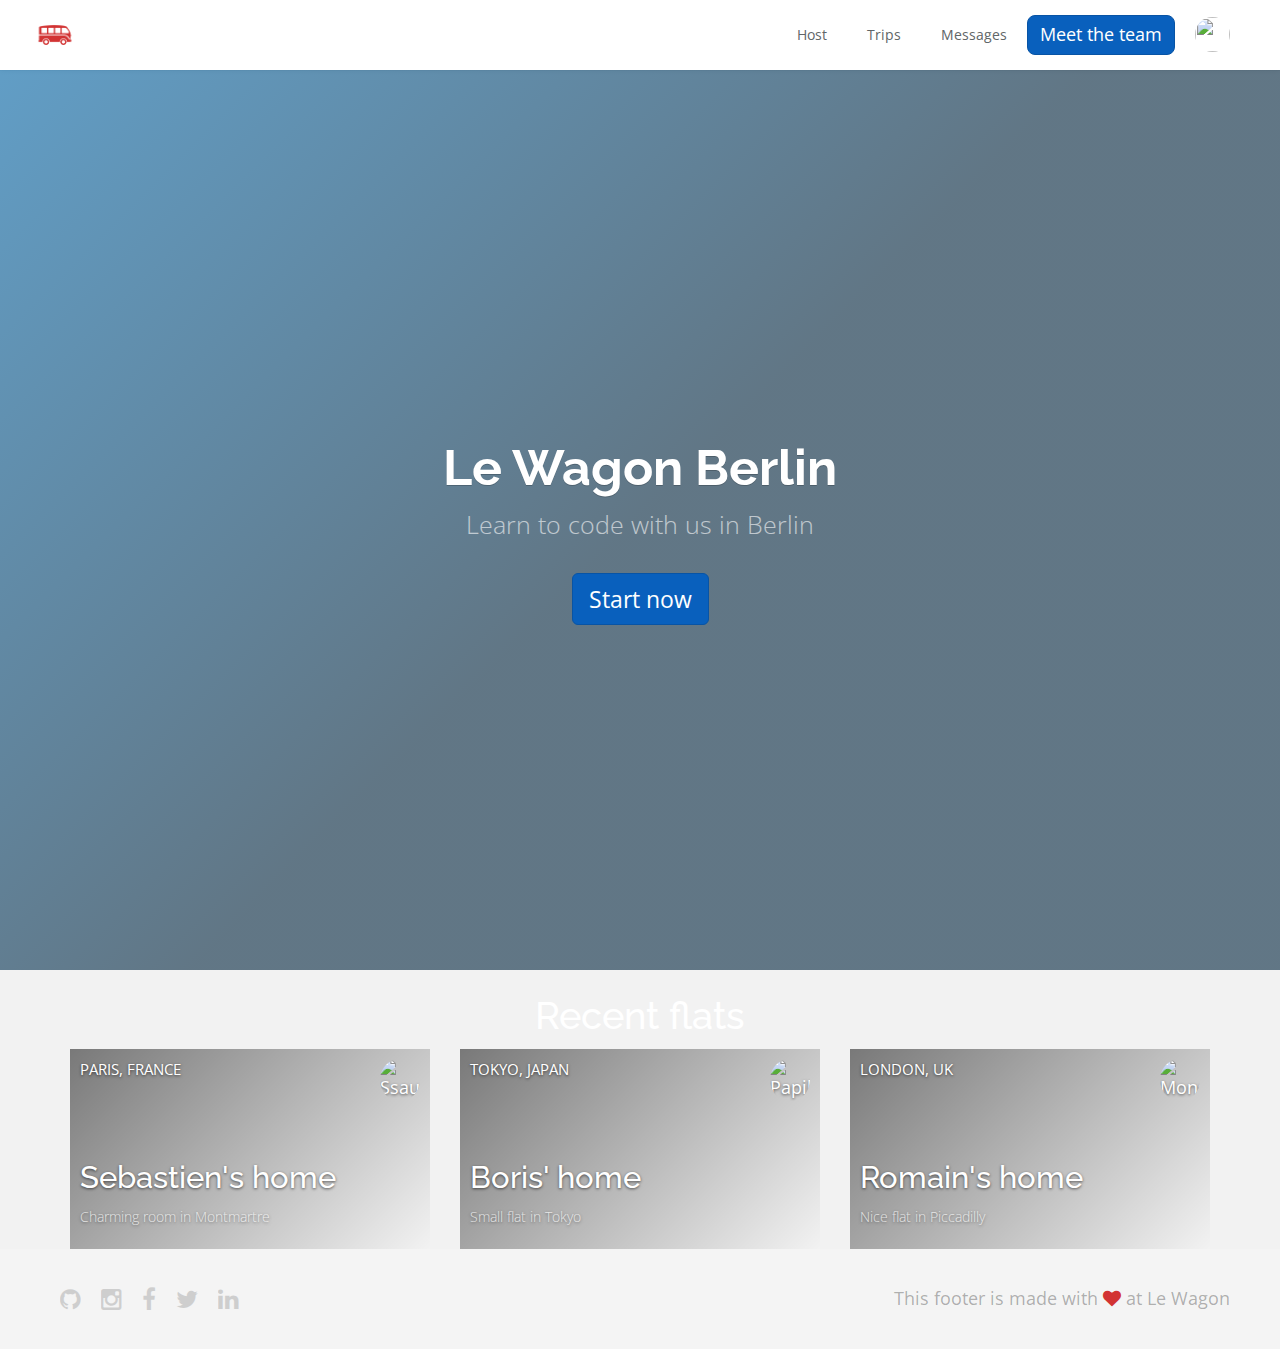
==== commit 8e0fef81: "Automated commit at 2018-05-07 14:42:01 UTC by middleman-deploy 2.0.0-alpha" ====
--- a/index.html
+++ b/index.html
@@ -7,7 +7,7 @@
           content="width=device-width, initial-scale=1, shrink-to-fit=no">
     <!-- Use the title from a page's frontmatter if it has one -->
     <title>Le Wagon - Middleman</title>
-    <link href="stylesheets/application-a03904cc.css" rel="stylesheet" />
+    <link href="stylesheets/application-6cb917fb.css" rel="stylesheet" />
     <script src="javascripts/application-93de88c9.js"></script>
     <link href="images/favicon-f15af148.png" rel="icon" type="image/png" />
   </head>
@@ -61,24 +61,41 @@
         <a class="btn btn-primary btn-lg">Start now</a>
     </div>
     </div>
-    <div class="container">
-  <div class="row">
-      <div class="col-md-4">
-        <div class="card" style="background-image: url(https://kitt.lewagon.com/placeholder/cities/shanghai);">
-          <h2>Shanghai</h2>
-          <p>Riz cantonais</p>
+
+<div class="container" id="home-flats">
+  <h2 class="text-center">Recent flats</h2>
+<div class="row">
+      <div class="col-xs-12 col-sm-6 col-md-4">
+        <div class="card" style="background-image: linear-gradient(-225deg, rgba(0,0,0,0.5) 0%, rgba(0,0,0,0) 100%), url('https://kitt.lewagon.com/placeholder/cities/paris');">
+          <div class="card-category">Paris, France</div>
+          <div class="card-description">
+            <h3>Sebastien's home</h3>
+            <p>Charming room in Montmartre</p>
+          </div>
+          <img src="https://kitt.lewagon.com/placeholder/users/ssaunier" class="card-user" alt="Ssaunier" />
+          <a href="flats/ssaunier.html" class="card-link"></a>
         </div>
       </div>
-      <div class="col-md-4">
-        <div class="card" style="background-image: url(https://kitt.lewagon.com/placeholder/cities/londre);">
-          <h2>Londre</h2>
-          <p>Jelly</p>
+      <div class="col-xs-12 col-sm-6 col-md-4">
+        <div class="card" style="background-image: linear-gradient(-225deg, rgba(0,0,0,0.5) 0%, rgba(0,0,0,0) 100%), url('https://kitt.lewagon.com/placeholder/cities/tokyo');">
+          <div class="card-category">Tokyo, Japan</div>
+          <div class="card-description">
+            <h3>Boris' home</h3>
+            <p>Small flat in Tokyo</p>
+          </div>
+          <img src="https://kitt.lewagon.com/placeholder/users/papillard" class="card-user" alt="Papillard" />
+          <a href="flats/papillard.html" class="card-link"></a>
         </div>
       </div>
-      <div class="col-md-4">
-        <div class="card" style="background-image: url(https://kitt.lewagon.com/placeholder/cities/paris);">
-          <h2>Paris</h2>
-          <p>Frog</p>
+      <div class="col-xs-12 col-sm-6 col-md-4">
+        <div class="card" style="background-image: linear-gradient(-225deg, rgba(0,0,0,0.5) 0%, rgba(0,0,0,0) 100%), url('https://kitt.lewagon.com/placeholder/cities/london');">
+          <div class="card-category">London, UK</div>
+          <div class="card-description">
+            <h3>Romain's home</h3>
+            <p>Nice flat in Piccadilly</p>
+          </div>
+          <img src="https://kitt.lewagon.com/placeholder/users/monsieurpaillard" class="card-user" alt="Monsieurpaillard" />
+          <a href="flats/monsieurpaillard.html" class="card-link"></a>
         </div>
       </div>
   </div>
--- a/stylesheets/application-6cb917fb.css
+++ b/stylesheets/application-6cb917fb.css
@@ -0,0 +1,8 @@
+@import url("https://fonts.googleapis.com/css?family=Open+Sans:400,300,700|Raleway:400,100,300,700,500");/*!
+ * Bootstrap v3.3.7 (http://getbootstrap.com)
+ * Copyright 2011-2016 Twitter, Inc.
+ * Licensed under MIT (https://github.com/twbs/bootstrap/blob/master/LICENSE)
+ *//*! normalize.css v3.0.3 | MIT License | github.com/necolas/normalize.css */html{font-family:sans-serif;-ms-text-size-adjust:100%;-webkit-text-size-adjust:100%}body{margin:0}article,aside,details,figcaption,figure,footer,header,hgroup,main,menu,nav,section,summary{display:block}audio,canvas,progress,video{display:inline-block;vertical-align:baseline}audio:not([controls]){display:none;height:0}[hidden],template{display:none}a{background-color:transparent}a:active,a:hover{outline:0}abbr[title]{border-bottom:1px dotted}b,strong{font-weight:bold}dfn{font-style:italic}h1{font-size:2em;margin:0.67em 0}mark{background:#ff0;color:#000}small{font-size:80%}sub,sup{font-size:75%;line-height:0;position:relative;vertical-align:baseline}sup{top:-0.5em}sub{bottom:-0.25em}img{border:0}svg:not(:root){overflow:hidden}figure{margin:1em 40px}hr{-webkit-box-sizing:content-box;box-sizing:content-box;height:0}pre{overflow:auto}code,kbd,pre,samp{font-family:monospace, monospace;font-size:1em}button,input,optgroup,select,textarea{color:inherit;font:inherit;margin:0}button{overflow:visible}button,select{text-transform:none}button,html input[type="button"],input[type="reset"],input[type="submit"]{-webkit-appearance:button;cursor:pointer}button[disabled],html input[disabled]{cursor:default}button::-moz-focus-inner,input::-moz-focus-inner{border:0;padding:0}input{line-height:normal}input[type="checkbox"],input[type="radio"]{-webkit-box-sizing:border-box;box-sizing:border-box;padding:0}input[type="number"]::-webkit-inner-spin-button,input[type="number"]::-webkit-outer-spin-button{height:auto}input[type="search"]{-webkit-appearance:textfield;-webkit-box-sizing:content-box;box-sizing:content-box}input[type="search"]::-webkit-search-cancel-button,input[type="search"]::-webkit-search-decoration{-webkit-appearance:none}fieldset{border:1px solid #c0c0c0;margin:0 2px;padding:0.35em 0.625em 0.75em}legend{border:0;padding:0}textarea{overflow:auto}optgroup{font-weight:bold}table{border-collapse:collapse;border-spacing:0}td,th{padding:0}/*! Source: https://github.com/h5bp/html5-boilerplate/blob/master/src/css/main.css */@media print{*,*:before,*:after{background:transparent !important;color:#000 !important;-webkit-box-shadow:none !important;box-shadow:none !important;text-shadow:none !important}a,a:visited{text-decoration:underline}a[href]:after{content:" (" attr(href) ")"}abbr[title]:after{content:" (" attr(title) ")"}a[href^="#"]:after,a[href^="javascript:"]:after{content:""}pre,blockquote{border:1px solid #999;page-break-inside:avoid}thead{display:table-header-group}tr,img{page-break-inside:avoid}img{max-width:100% !important}p,h2,h3{orphans:3;widows:3}h2,h3{page-break-after:avoid}.navbar{display:none}.btn>.caret,.dropup>.btn>.caret{border-top-color:#000 !important}.label{border:1px solid #000}.table{border-collapse:collapse !important}.table td,.table th{background-color:#fff !important}.table-bordered th,.table-bordered td{border:1px solid #ddd !important}}@font-face{font-family:'Glyphicons Halflings';src:url("../assets/bootstrap/glyphicons-halflings-regular-86b6f62b.eot");src:url("../assets/bootstrap/glyphicons-halflings-regular-86b6f62b.eot?#iefix") format("embedded-opentype"),url("../assets/bootstrap/glyphicons-halflings-regular-ca35b697.woff2") format("woff2"),url("../assets/bootstrap/glyphicons-halflings-regular-278e49a8.woff") format("woff"),url("../assets/bootstrap/glyphicons-halflings-regular-44bc1850.ttf") format("truetype"),url("../assets/bootstrap/glyphicons-halflings-regular-de51a849.svg#glyphicons_halflingsregular") format("svg")}.glyphicon{position:relative;top:1px;display:inline-block;font-family:'Glyphicons Halflings';font-style:normal;font-weight:normal;line-height:1;-webkit-font-smoothing:antialiased;-moz-osx-font-smoothing:grayscale}.glyphicon-asterisk:before{content:"\002a"}.glyphicon-plus:before{content:"\002b"}.glyphicon-euro:before,.glyphicon-eur:before{content:"\20ac"}.glyphicon-minus:before{content:"\2212"}.glyphicon-cloud:before{content:"\2601"}.glyphicon-envelope:before{content:"\2709"}.glyphicon-pencil:before{content:"\270f"}.glyphicon-glass:before{content:"\e001"}.glyphicon-music:before{content:"\e002"}.glyphicon-search:before{content:"\e003"}.glyphicon-heart:before{content:"\e005"}.glyphicon-star:before{content:"\e006"}.glyphicon-star-empty:before{content:"\e007"}.glyphicon-user:before{content:"\e008"}.glyphicon-film:before{content:"\e009"}.glyphicon-th-large:before{content:"\e010"}.glyphicon-th:before{content:"\e011"}.glyphicon-th-list:before{content:"\e012"}.glyphicon-ok:before{content:"\e013"}.glyphicon-remove:before{content:"\e014"}.glyphicon-zoom-in:before{content:"\e015"}.glyphicon-zoom-out:before{content:"\e016"}.glyphicon-off:before{content:"\e017"}.glyphicon-signal:before{content:"\e018"}.glyphicon-cog:before{content:"\e019"}.glyphicon-trash:before{content:"\e020"}.glyphicon-home:before{content:"\e021"}.glyphicon-file:before{content:"\e022"}.glyphicon-time:before{content:"\e023"}.glyphicon-road:before{content:"\e024"}.glyphicon-download-alt:before{content:"\e025"}.glyphicon-download:before{content:"\e026"}.glyphicon-upload:before{content:"\e027"}.glyphicon-inbox:before{content:"\e028"}.glyphicon-play-circle:before{content:"\e029"}.glyphicon-repeat:before{content:"\e030"}.glyphicon-refresh:before{content:"\e031"}.glyphicon-list-alt:before{content:"\e032"}.glyphicon-lock:before{content:"\e033"}.glyphicon-flag:before{content:"\e034"}.glyphicon-headphones:before{content:"\e035"}.glyphicon-volume-off:before{content:"\e036"}.glyphicon-volume-down:before{content:"\e037"}.glyphicon-volume-up:before{content:"\e038"}.glyphicon-qrcode:before{content:"\e039"}.glyphicon-barcode:before{content:"\e040"}.glyphicon-tag:before{content:"\e041"}.glyphicon-tags:before{content:"\e042"}.glyphicon-book:before{content:"\e043"}.glyphicon-bookmark:before{content:"\e044"}.glyphicon-print:before{content:"\e045"}.glyphicon-camera:before{content:"\e046"}.glyphicon-font:before{content:"\e047"}.glyphicon-bold:before{content:"\e048"}.glyphicon-italic:before{content:"\e049"}.glyphicon-text-height:before{content:"\e050"}.glyphicon-text-width:before{content:"\e051"}.glyphicon-align-left:before{content:"\e052"}.glyphicon-align-center:before{content:"\e053"}.glyphicon-align-right:before{content:"\e054"}.glyphicon-align-justify:before{content:"\e055"}.glyphicon-list:before{content:"\e056"}.glyphicon-indent-left:before{content:"\e057"}.glyphicon-indent-right:before{content:"\e058"}.glyphicon-facetime-video:before{content:"\e059"}.glyphicon-picture:before{content:"\e060"}.glyphicon-map-marker:before{content:"\e062"}.glyphicon-adjust:before{content:"\e063"}.glyphicon-tint:before{content:"\e064"}.glyphicon-edit:before{content:"\e065"}.glyphicon-share:before{content:"\e066"}.glyphicon-check:before{content:"\e067"}.glyphicon-move:before{content:"\e068"}.glyphicon-step-backward:before{content:"\e069"}.glyphicon-fast-backward:before{content:"\e070"}.glyphicon-backward:before{content:"\e071"}.glyphicon-play:before{content:"\e072"}.glyphicon-pause:before{content:"\e073"}.glyphicon-stop:before{content:"\e074"}.glyphicon-forward:before{content:"\e075"}.glyphicon-fast-forward:before{content:"\e076"}.glyphicon-step-forward:before{content:"\e077"}.glyphicon-eject:before{content:"\e078"}.glyphicon-chevron-left:before{content:"\e079"}.glyphicon-chevron-right:before{content:"\e080"}.glyphicon-plus-sign:before{content:"\e081"}.glyphicon-minus-sign:before{content:"\e082"}.glyphicon-remove-sign:before{content:"\e083"}.glyphicon-ok-sign:before{content:"\e084"}.glyphicon-question-sign:before{content:"\e085"}.glyphicon-info-sign:before{content:"\e086"}.glyphicon-screenshot:before{content:"\e087"}.glyphicon-remove-circle:before{content:"\e088"}.glyphicon-ok-circle:before{content:"\e089"}.glyphicon-ban-circle:before{content:"\e090"}.glyphicon-arrow-left:before{content:"\e091"}.glyphicon-arrow-right:before{content:"\e092"}.glyphicon-arrow-up:before{content:"\e093"}.glyphicon-arrow-down:before{content:"\e094"}.glyphicon-share-alt:before{content:"\e095"}.glyphicon-resize-full:before{content:"\e096"}.glyphicon-resize-small:before{content:"\e097"}.glyphicon-exclamation-sign:before{content:"\e101"}.glyphicon-gift:before{content:"\e102"}.glyphicon-leaf:before{content:"\e103"}.glyphicon-fire:before{content:"\e104"}.glyphicon-eye-open:before{content:"\e105"}.glyphicon-eye-close:before{content:"\e106"}.glyphicon-warning-sign:before{content:"\e107"}.glyphicon-plane:before{content:"\e108"}.glyphicon-calendar:before{content:"\e109"}.glyphicon-random:before{content:"\e110"}.glyphicon-comment:before{content:"\e111"}.glyphicon-magnet:before{content:"\e112"}.glyphicon-chevron-up:before{content:"\e113"}.glyphicon-chevron-down:before{content:"\e114"}.glyphicon-retweet:before{content:"\e115"}.glyphicon-shopping-cart:before{content:"\e116"}.glyphicon-folder-close:before{content:"\e117"}.glyphicon-folder-open:before{content:"\e118"}.glyphicon-resize-vertical:before{content:"\e119"}.glyphicon-resize-horizontal:before{content:"\e120"}.glyphicon-hdd:before{content:"\e121"}.glyphicon-bullhorn:before{content:"\e122"}.glyphicon-bell:before{content:"\e123"}.glyphicon-certificate:before{content:"\e124"}.glyphicon-thumbs-up:before{content:"\e125"}.glyphicon-thumbs-down:before{content:"\e126"}.glyphicon-hand-right:before{content:"\e127"}.glyphicon-hand-left:before{content:"\e128"}.glyphicon-hand-up:before{content:"\e129"}.glyphicon-hand-down:before{content:"\e130"}.glyphicon-circle-arrow-right:before{content:"\e131"}.glyphicon-circle-arrow-left:before{content:"\e132"}.glyphicon-circle-arrow-up:before{content:"\e133"}.glyphicon-circle-arrow-down:before{content:"\e134"}.glyphicon-globe:before{content:"\e135"}.glyphicon-wrench:before{content:"\e136"}.glyphicon-tasks:before{content:"\e137"}.glyphicon-filter:before{content:"\e138"}.glyphicon-briefcase:before{content:"\e139"}.glyphicon-fullscreen:before{content:"\e140"}.glyphicon-dashboard:before{content:"\e141"}.glyphicon-paperclip:before{content:"\e142"}.glyphicon-heart-empty:before{content:"\e143"}.glyphicon-link:before{content:"\e144"}.glyphicon-phone:before{content:"\e145"}.glyphicon-pushpin:before{content:"\e146"}.glyphicon-usd:before{content:"\e148"}.glyphicon-gbp:before{content:"\e149"}.glyphicon-sort:before{content:"\e150"}.glyphicon-sort-by-alphabet:before{content:"\e151"}.glyphicon-sort-by-alphabet-alt:before{content:"\e152"}.glyphicon-sort-by-order:before{content:"\e153"}.glyphicon-sort-by-order-alt:before{content:"\e154"}.glyphicon-sort-by-attributes:before{content:"\e155"}.glyphicon-sort-by-attributes-alt:before{content:"\e156"}.glyphicon-unchecked:before{content:"\e157"}.glyphicon-expand:before{content:"\e158"}.glyphicon-collapse-down:before{content:"\e159"}.glyphicon-collapse-up:before{content:"\e160"}.glyphicon-log-in:before{content:"\e161"}.glyphicon-flash:before{content:"\e162"}.glyphicon-log-out:before{content:"\e163"}.glyphicon-new-window:before{content:"\e164"}.glyphicon-record:before{content:"\e165"}.glyphicon-save:before{content:"\e166"}.glyphicon-open:before{content:"\e167"}.glyphicon-saved:before{content:"\e168"}.glyphicon-import:before{content:"\e169"}.glyphicon-export:before{content:"\e170"}.glyphicon-send:before{content:"\e171"}.glyphicon-floppy-disk:before{content:"\e172"}.glyphicon-floppy-saved:before{content:"\e173"}.glyphicon-floppy-remove:before{content:"\e174"}.glyphicon-floppy-save:before{content:"\e175"}.glyphicon-floppy-open:before{content:"\e176"}.glyphicon-credit-card:before{content:"\e177"}.glyphicon-transfer:before{content:"\e178"}.glyphicon-cutlery:before{content:"\e179"}.glyphicon-header:before{content:"\e180"}.glyphicon-compressed:before{content:"\e181"}.glyphicon-earphone:before{content:"\e182"}.glyphicon-phone-alt:before{content:"\e183"}.glyphicon-tower:before{content:"\e184"}.glyphicon-stats:before{content:"\e185"}.glyphicon-sd-video:before{content:"\e186"}.glyphicon-hd-video:before{content:"\e187"}.glyphicon-subtitles:before{content:"\e188"}.glyphicon-sound-stereo:before{content:"\e189"}.glyphicon-sound-dolby:before{content:"\e190"}.glyphicon-sound-5-1:before{content:"\e191"}.glyphicon-sound-6-1:before{content:"\e192"}.glyphicon-sound-7-1:before{content:"\e193"}.glyphicon-copyright-mark:before{content:"\e194"}.glyphicon-registration-mark:before{content:"\e195"}.glyphicon-cloud-download:before{content:"\e197"}.glyphicon-cloud-upload:before{content:"\e198"}.glyphicon-tree-conifer:before{content:"\e199"}.glyphicon-tree-deciduous:before{content:"\e200"}.glyphicon-cd:before{content:"\e201"}.glyphicon-save-file:before{content:"\e202"}.glyphicon-open-file:before{content:"\e203"}.glyphicon-level-up:before{content:"\e204"}.glyphicon-copy:before{content:"\e205"}.glyphicon-paste:before{content:"\e206"}.glyphicon-alert:before{content:"\e209"}.glyphicon-equalizer:before{content:"\e210"}.glyphicon-king:before{content:"\e211"}.glyphicon-queen:before{content:"\e212"}.glyphicon-pawn:before{content:"\e213"}.glyphicon-bishop:before{content:"\e214"}.glyphicon-knight:before{content:"\e215"}.glyphicon-baby-formula:before{content:"\e216"}.glyphicon-tent:before{content:"\26fa"}.glyphicon-blackboard:before{content:"\e218"}.glyphicon-bed:before{content:"\e219"}.glyphicon-apple:before{content:"\f8ff"}.glyphicon-erase:before{content:"\e221"}.glyphicon-hourglass:before{content:"\231b"}.glyphicon-lamp:before{content:"\e223"}.glyphicon-duplicate:before{content:"\e224"}.glyphicon-piggy-bank:before{content:"\e225"}.glyphicon-scissors:before{content:"\e226"}.glyphicon-bitcoin:before{content:"\e227"}.glyphicon-btc:before{content:"\e227"}.glyphicon-xbt:before{content:"\e227"}.glyphicon-yen:before{content:"\00a5"}.glyphicon-jpy:before{content:"\00a5"}.glyphicon-ruble:before{content:"\20bd"}.glyphicon-rub:before{content:"\20bd"}.glyphicon-scale:before{content:"\e230"}.glyphicon-ice-lolly:before{content:"\e231"}.glyphicon-ice-lolly-tasted:before{content:"\e232"}.glyphicon-education:before{content:"\e233"}.glyphicon-option-horizontal:before{content:"\e234"}.glyphicon-option-vertical:before{content:"\e235"}.glyphicon-menu-hamburger:before{content:"\e236"}.glyphicon-modal-window:before{content:"\e237"}.glyphicon-oil:before{content:"\e238"}.glyphicon-grain:before{content:"\e239"}.glyphicon-sunglasses:before{content:"\e240"}.glyphicon-text-size:before{content:"\e241"}.glyphicon-text-color:before{content:"\e242"}.glyphicon-text-background:before{content:"\e243"}.glyphicon-object-align-top:before{content:"\e244"}.glyphicon-object-align-bottom:before{content:"\e245"}.glyphicon-object-align-horizontal:before{content:"\e246"}.glyphicon-object-align-left:before{content:"\e247"}.glyphicon-object-align-vertical:before{content:"\e248"}.glyphicon-object-align-right:before{content:"\e249"}.glyphicon-triangle-right:before{content:"\e250"}.glyphicon-triangle-left:before{content:"\e251"}.glyphicon-triangle-bottom:before{content:"\e252"}.glyphicon-triangle-top:before{content:"\e253"}.glyphicon-console:before{content:"\e254"}.glyphicon-superscript:before{content:"\e255"}.glyphicon-subscript:before{content:"\e256"}.glyphicon-menu-left:before{content:"\e257"}.glyphicon-menu-right:before{content:"\e258"}.glyphicon-menu-down:before{content:"\e259"}.glyphicon-menu-up:before{content:"\e260"}*{-webkit-box-sizing:border-box;box-sizing:border-box}*:before,*:after{-webkit-box-sizing:border-box;box-sizing:border-box}html{font-size:10px;-webkit-tap-highlight-color:transparent}body{font-family:"Open Sans", "Helvetica", "sans-serif";font-size:18px;line-height:1.42857143;color:white;background-color:#F2F2F2}input,button,select,textarea{font-family:inherit;font-size:inherit;line-height:inherit}a{color:#0960BD;text-decoration:none}a:hover,a:focus{color:#063b74;text-decoration:underline}a:focus{outline:5px auto -webkit-focus-ring-color;outline-offset:-2px}figure{margin:0}img{vertical-align:middle}.img-responsive{display:block;max-width:100%;height:auto}.img-rounded{border-radius:6px}.img-thumbnail{padding:4px;line-height:1.42857143;background-color:#F2F2F2;border:1px solid #ddd;border-radius:8px;-webkit-transition:all 0.2s ease-in-out;transition:all 0.2s ease-in-out;display:inline-block;max-width:100%;height:auto}.img-circle{border-radius:50%}hr{margin-top:25px;margin-bottom:25px;border:0;border-top:1px solid white}.sr-only{position:absolute;width:1px;height:1px;margin:-1px;padding:0;overflow:hidden;clip:rect(0, 0, 0, 0);border:0}.sr-only-focusable:active,.sr-only-focusable:focus{position:static;width:auto;height:auto;margin:0;overflow:visible;clip:auto}[role="button"]{cursor:pointer}h1,h2,h3,h4,h5,h6,.h1,.h2,.h3,.h4,.h5,.h6{font-family:"Raleway", "Helvetica", "sans-serif";font-weight:500;line-height:1.1;color:inherit}h1 small,h1 .small,h2 small,h2 .small,h3 small,h3 .small,h4 small,h4 .small,h5 small,h5 .small,h6 small,h6 .small,.h1 small,.h1 .small,.h2 small,.h2 .small,.h3 small,.h3 .small,.h4 small,.h4 .small,.h5 small,.h5 .small,.h6 small,.h6 .small{font-weight:normal;line-height:1;color:white}h1,.h1,h2,.h2,h3,.h3{margin-top:25px;margin-bottom:12.5px}h1 small,h1 .small,.h1 small,.h1 .small,h2 small,h2 .small,.h2 small,.h2 .small,h3 small,h3 .small,.h3 small,.h3 .small{font-size:65%}h4,.h4,h5,.h5,h6,.h6{margin-top:12.5px;margin-bottom:12.5px}h4 small,h4 .small,.h4 small,.h4 .small,h5 small,h5 .small,.h5 small,.h5 .small,h6 small,h6 .small,.h6 small,.h6 .small{font-size:75%}h1,.h1{font-size:46px}h2,.h2{font-size:38px}h3,.h3{font-size:31px}h4,.h4{font-size:23px}h5,.h5{font-size:18px}h6,.h6{font-size:16px}p{margin:0 0 12.5px}.lead{margin-bottom:25px;font-size:20px;font-weight:300;line-height:1.4}@media (min-width: 768px){.lead{font-size:27px}}small,.small{font-size:88%}mark,.mark{background-color:#fcf8e3;padding:.2em}.text-left{text-align:left}.text-right{text-align:right}.text-center{text-align:center}.text-justify{text-align:justify}.text-nowrap{white-space:nowrap}.text-lowercase{text-transform:lowercase}.text-uppercase,.initialism{text-transform:uppercase}.text-capitalize{text-transform:capitalize}.text-muted{color:white}.text-primary{color:#0960BD}a.text-primary:hover,a.text-primary:focus{color:#07478c}.text-success{color:#3c763d}a.text-success:hover,a.text-success:focus{color:#2b542c}.text-info{color:#31708f}a.text-info:hover,a.text-info:focus{color:#245269}.text-warning{color:#8a6d3b}a.text-warning:hover,a.text-warning:focus{color:#66512c}.text-danger{color:#a94442}a.text-danger:hover,a.text-danger:focus{color:#843534}.bg-primary{color:#fff}.bg-primary{background-color:#0960BD}a.bg-primary:hover,a.bg-primary:focus{background-color:#07478c}.bg-success{background-color:#dff0d8}a.bg-success:hover,a.bg-success:focus{background-color:#c1e2b3}.bg-info{background-color:#d9edf7}a.bg-info:hover,a.bg-info:focus{background-color:#afd9ee}.bg-warning{background-color:#fcf8e3}a.bg-warning:hover,a.bg-warning:focus{background-color:#f7ecb5}.bg-danger{background-color:#f2dede}a.bg-danger:hover,a.bg-danger:focus{background-color:#e4b9b9}.page-header{padding-bottom:11.5px;margin:50px 0 25px;border-bottom:1px solid white}ul,ol{margin-top:0;margin-bottom:12.5px}ul ul,ul ol,ol ul,ol ol{margin-bottom:0}.list-unstyled{padding-left:0;list-style:none}.list-inline{padding-left:0;list-style:none;margin-left:-5px}.list-inline>li{display:inline-block;padding-left:5px;padding-right:5px}dl{margin-top:0;margin-bottom:25px}dt,dd{line-height:1.42857143}dt{font-weight:bold}dd{margin-left:0}.dl-horizontal dd:before,.dl-horizontal dd:after{content:" ";display:table}.dl-horizontal dd:after{clear:both}@media (min-width: 768px){.dl-horizontal dt{float:left;width:160px;clear:left;text-align:right;overflow:hidden;text-overflow:ellipsis;white-space:nowrap}.dl-horizontal dd{margin-left:180px}}abbr[title],abbr[data-original-title]{cursor:help;border-bottom:1px dotted white}.initialism{font-size:90%}blockquote{padding:12.5px 25px;margin:0 0 25px;font-size:22.5px;border-left:5px solid white}blockquote p:last-child,blockquote ul:last-child,blockquote ol:last-child{margin-bottom:0}blockquote footer,blockquote small,blockquote .small{display:block;font-size:80%;line-height:1.42857143;color:white}blockquote footer:before,blockquote small:before,blockquote .small:before{content:'\2014 \00A0'}.blockquote-reverse,blockquote.pull-right{padding-right:15px;padding-left:0;border-right:5px solid white;border-left:0;text-align:right}.blockquote-reverse footer:before,.blockquote-reverse small:before,.blockquote-reverse .small:before,blockquote.pull-right footer:before,blockquote.pull-right small:before,blockquote.pull-right .small:before{content:''}.blockquote-reverse footer:after,.blockquote-reverse small:after,.blockquote-reverse .small:after,blockquote.pull-right footer:after,blockquote.pull-right small:after,blockquote.pull-right .small:after{content:'\00A0 \2014'}address{margin-bottom:25px;font-style:normal;line-height:1.42857143}code,kbd,pre,samp{font-family:Menlo, Monaco, Consolas, "Courier New", monospace}code{padding:2px 4px;font-size:90%;color:#c7254e;background-color:#f9f2f4;border-radius:8px}kbd{padding:2px 4px;font-size:90%;color:#fff;background-color:#333;border-radius:4px;-webkit-box-shadow:inset 0 -1px 0 rgba(0,0,0,0.25);box-shadow:inset 0 -1px 0 rgba(0,0,0,0.25)}kbd kbd{padding:0;font-size:100%;font-weight:bold;-webkit-box-shadow:none;box-shadow:none}pre{display:block;padding:12px;margin:0 0 12.5px;font-size:17px;line-height:1.42857143;word-break:break-all;word-wrap:break-word;color:white;background-color:#f5f5f5;border:1px solid #ccc;border-radius:8px}pre code{padding:0;font-size:inherit;color:inherit;white-space:pre-wrap;background-color:transparent;border-radius:0}.pre-scrollable{max-height:340px;overflow-y:scroll}.container{margin-right:auto;margin-left:auto;padding-left:15px;padding-right:15px}.container:before,.container:after{content:" ";display:table}.container:after{clear:both}@media (min-width: 768px){.container{width:750px}}@media (min-width: 992px){.container{width:970px}}@media (min-width: 1200px){.container{width:1170px}}.container-fluid{margin-right:auto;margin-left:auto;padding-left:15px;padding-right:15px}.container-fluid:before,.container-fluid:after{content:" ";display:table}.container-fluid:after{clear:both}.row{margin-left:-15px;margin-right:-15px}.row:before,.row:after{content:" ";display:table}.row:after{clear:both}.col-xs-1,.col-sm-1,.col-md-1,.col-lg-1,.col-xs-2,.col-sm-2,.col-md-2,.col-lg-2,.col-xs-3,.col-sm-3,.col-md-3,.col-lg-3,.col-xs-4,.col-sm-4,.col-md-4,.col-lg-4,.col-xs-5,.col-sm-5,.col-md-5,.col-lg-5,.col-xs-6,.col-sm-6,.col-md-6,.col-lg-6,.col-xs-7,.col-sm-7,.col-md-7,.col-lg-7,.col-xs-8,.col-sm-8,.col-md-8,.col-lg-8,.col-xs-9,.col-sm-9,.col-md-9,.col-lg-9,.col-xs-10,.col-sm-10,.col-md-10,.col-lg-10,.col-xs-11,.col-sm-11,.col-md-11,.col-lg-11,.col-xs-12,.col-sm-12,.col-md-12,.col-lg-12{position:relative;min-height:1px;padding-left:15px;padding-right:15px}.col-xs-1,.col-xs-2,.col-xs-3,.col-xs-4,.col-xs-5,.col-xs-6,.col-xs-7,.col-xs-8,.col-xs-9,.col-xs-10,.col-xs-11,.col-xs-12{float:left}.col-xs-1{width:8.33333333%}.col-xs-2{width:16.66666667%}.col-xs-3{width:25%}.col-xs-4{width:33.33333333%}.col-xs-5{width:41.66666667%}.col-xs-6{width:50%}.col-xs-7{width:58.33333333%}.col-xs-8{width:66.66666667%}.col-xs-9{width:75%}.col-xs-10{width:83.33333333%}.col-xs-11{width:91.66666667%}.col-xs-12{width:100%}.col-xs-pull-0{right:auto}.col-xs-pull-1{right:8.33333333%}.col-xs-pull-2{right:16.66666667%}.col-xs-pull-3{right:25%}.col-xs-pull-4{right:33.33333333%}.col-xs-pull-5{right:41.66666667%}.col-xs-pull-6{right:50%}.col-xs-pull-7{right:58.33333333%}.col-xs-pull-8{right:66.66666667%}.col-xs-pull-9{right:75%}.col-xs-pull-10{right:83.33333333%}.col-xs-pull-11{right:91.66666667%}.col-xs-pull-12{right:100%}.col-xs-push-0{left:auto}.col-xs-push-1{left:8.33333333%}.col-xs-push-2{left:16.66666667%}.col-xs-push-3{left:25%}.col-xs-push-4{left:33.33333333%}.col-xs-push-5{left:41.66666667%}.col-xs-push-6{left:50%}.col-xs-push-7{left:58.33333333%}.col-xs-push-8{left:66.66666667%}.col-xs-push-9{left:75%}.col-xs-push-10{left:83.33333333%}.col-xs-push-11{left:91.66666667%}.col-xs-push-12{left:100%}.col-xs-offset-0{margin-left:0%}.col-xs-offset-1{margin-left:8.33333333%}.col-xs-offset-2{margin-left:16.66666667%}.col-xs-offset-3{margin-left:25%}.col-xs-offset-4{margin-left:33.33333333%}.col-xs-offset-5{margin-left:41.66666667%}.col-xs-offset-6{margin-left:50%}.col-xs-offset-7{margin-left:58.33333333%}.col-xs-offset-8{margin-left:66.66666667%}.col-xs-offset-9{margin-left:75%}.col-xs-offset-10{margin-left:83.33333333%}.col-xs-offset-11{margin-left:91.66666667%}.col-xs-offset-12{margin-left:100%}@media (min-width: 768px){.col-sm-1,.col-sm-2,.col-sm-3,.col-sm-4,.col-sm-5,.col-sm-6,.col-sm-7,.col-sm-8,.col-sm-9,.col-sm-10,.col-sm-11,.col-sm-12{float:left}.col-sm-1{width:8.33333333%}.col-sm-2{width:16.66666667%}.col-sm-3{width:25%}.col-sm-4{width:33.33333333%}.col-sm-5{width:41.66666667%}.col-sm-6{width:50%}.col-sm-7{width:58.33333333%}.col-sm-8{width:66.66666667%}.col-sm-9{width:75%}.col-sm-10{width:83.33333333%}.col-sm-11{width:91.66666667%}.col-sm-12{width:100%}.col-sm-pull-0{right:auto}.col-sm-pull-1{right:8.33333333%}.col-sm-pull-2{right:16.66666667%}.col-sm-pull-3{right:25%}.col-sm-pull-4{right:33.33333333%}.col-sm-pull-5{right:41.66666667%}.col-sm-pull-6{right:50%}.col-sm-pull-7{right:58.33333333%}.col-sm-pull-8{right:66.66666667%}.col-sm-pull-9{right:75%}.col-sm-pull-10{right:83.33333333%}.col-sm-pull-11{right:91.66666667%}.col-sm-pull-12{right:100%}.col-sm-push-0{left:auto}.col-sm-push-1{left:8.33333333%}.col-sm-push-2{left:16.66666667%}.col-sm-push-3{left:25%}.col-sm-push-4{left:33.33333333%}.col-sm-push-5{left:41.66666667%}.col-sm-push-6{left:50%}.col-sm-push-7{left:58.33333333%}.col-sm-push-8{left:66.66666667%}.col-sm-push-9{left:75%}.col-sm-push-10{left:83.33333333%}.col-sm-push-11{left:91.66666667%}.col-sm-push-12{left:100%}.col-sm-offset-0{margin-left:0%}.col-sm-offset-1{margin-left:8.33333333%}.col-sm-offset-2{margin-left:16.66666667%}.col-sm-offset-3{margin-left:25%}.col-sm-offset-4{margin-left:33.33333333%}.col-sm-offset-5{margin-left:41.66666667%}.col-sm-offset-6{margin-left:50%}.col-sm-offset-7{margin-left:58.33333333%}.col-sm-offset-8{margin-left:66.66666667%}.col-sm-offset-9{margin-left:75%}.col-sm-offset-10{margin-left:83.33333333%}.col-sm-offset-11{margin-left:91.66666667%}.col-sm-offset-12{margin-left:100%}}@media (min-width: 992px){.col-md-1,.col-md-2,.col-md-3,.col-md-4,.col-md-5,.col-md-6,.col-md-7,.col-md-8,.col-md-9,.col-md-10,.col-md-11,.col-md-12{float:left}.col-md-1{width:8.33333333%}.col-md-2{width:16.66666667%}.col-md-3{width:25%}.col-md-4{width:33.33333333%}.col-md-5{width:41.66666667%}.col-md-6{width:50%}.col-md-7{width:58.33333333%}.col-md-8{width:66.66666667%}.col-md-9{width:75%}.col-md-10{width:83.33333333%}.col-md-11{width:91.66666667%}.col-md-12{width:100%}.col-md-pull-0{right:auto}.col-md-pull-1{right:8.33333333%}.col-md-pull-2{right:16.66666667%}.col-md-pull-3{right:25%}.col-md-pull-4{right:33.33333333%}.col-md-pull-5{right:41.66666667%}.col-md-pull-6{right:50%}.col-md-pull-7{right:58.33333333%}.col-md-pull-8{right:66.66666667%}.col-md-pull-9{right:75%}.col-md-pull-10{right:83.33333333%}.col-md-pull-11{right:91.66666667%}.col-md-pull-12{right:100%}.col-md-push-0{left:auto}.col-md-push-1{left:8.33333333%}.col-md-push-2{left:16.66666667%}.col-md-push-3{left:25%}.col-md-push-4{left:33.33333333%}.col-md-push-5{left:41.66666667%}.col-md-push-6{left:50%}.col-md-push-7{left:58.33333333%}.col-md-push-8{left:66.66666667%}.col-md-push-9{left:75%}.col-md-push-10{left:83.33333333%}.col-md-push-11{left:91.66666667%}.col-md-push-12{left:100%}.col-md-offset-0{margin-left:0%}.col-md-offset-1{margin-left:8.33333333%}.col-md-offset-2{margin-left:16.66666667%}.col-md-offset-3{margin-left:25%}.col-md-offset-4{margin-left:33.33333333%}.col-md-offset-5{margin-left:41.66666667%}.col-md-offset-6{margin-left:50%}.col-md-offset-7{margin-left:58.33333333%}.col-md-offset-8{margin-left:66.66666667%}.col-md-offset-9{margin-left:75%}.col-md-offset-10{margin-left:83.33333333%}.col-md-offset-11{margin-left:91.66666667%}.col-md-offset-12{margin-left:100%}}@media (min-width: 1200px){.col-lg-1,.col-lg-2,.col-lg-3,.col-lg-4,.col-lg-5,.col-lg-6,.col-lg-7,.col-lg-8,.col-lg-9,.col-lg-10,.col-lg-11,.col-lg-12{float:left}.col-lg-1{width:8.33333333%}.col-lg-2{width:16.66666667%}.col-lg-3{width:25%}.col-lg-4{width:33.33333333%}.col-lg-5{width:41.66666667%}.col-lg-6{width:50%}.col-lg-7{width:58.33333333%}.col-lg-8{width:66.66666667%}.col-lg-9{width:75%}.col-lg-10{width:83.33333333%}.col-lg-11{width:91.66666667%}.col-lg-12{width:100%}.col-lg-pull-0{right:auto}.col-lg-pull-1{right:8.33333333%}.col-lg-pull-2{right:16.66666667%}.col-lg-pull-3{right:25%}.col-lg-pull-4{right:33.33333333%}.col-lg-pull-5{right:41.66666667%}.col-lg-pull-6{right:50%}.col-lg-pull-7{right:58.33333333%}.col-lg-pull-8{right:66.66666667%}.col-lg-pull-9{right:75%}.col-lg-pull-10{right:83.33333333%}.col-lg-pull-11{right:91.66666667%}.col-lg-pull-12{right:100%}.col-lg-push-0{left:auto}.col-lg-push-1{left:8.33333333%}.col-lg-push-2{left:16.66666667%}.col-lg-push-3{left:25%}.col-lg-push-4{left:33.33333333%}.col-lg-push-5{left:41.66666667%}.col-lg-push-6{left:50%}.col-lg-push-7{left:58.33333333%}.col-lg-push-8{left:66.66666667%}.col-lg-push-9{left:75%}.col-lg-push-10{left:83.33333333%}.col-lg-push-11{left:91.66666667%}.col-lg-push-12{left:100%}.col-lg-offset-0{margin-left:0%}.col-lg-offset-1{margin-left:8.33333333%}.col-lg-offset-2{margin-left:16.66666667%}.col-lg-offset-3{margin-left:25%}.col-lg-offset-4{margin-left:33.33333333%}.col-lg-offset-5{margin-left:41.66666667%}.col-lg-offset-6{margin-left:50%}.col-lg-offset-7{margin-left:58.33333333%}.col-lg-offset-8{margin-left:66.66666667%}.col-lg-offset-9{margin-left:75%}.col-lg-offset-10{margin-left:83.33333333%}.col-lg-offset-11{margin-left:91.66666667%}.col-lg-offset-12{margin-left:100%}}table{background-color:transparent}caption{padding-top:8px;padding-bottom:8px;color:white;text-align:left}th{text-align:left}.table{width:100%;max-width:100%;margin-bottom:25px}.table>thead>tr>th,.table>thead>tr>td,.table>tbody>tr>th,.table>tbody>tr>td,.table>tfoot>tr>th,.table>tfoot>tr>td{padding:8px;line-height:1.42857143;vertical-align:top;border-top:1px solid #ddd}.table>thead>tr>th{vertical-align:bottom;border-bottom:2px solid #ddd}.table>caption+thead>tr:first-child>th,.table>caption+thead>tr:first-child>td,.table>colgroup+thead>tr:first-child>th,.table>colgroup+thead>tr:first-child>td,.table>thead:first-child>tr:first-child>th,.table>thead:first-child>tr:first-child>td{border-top:0}.table>tbody+tbody{border-top:2px solid #ddd}.table .table{background-color:#F2F2F2}.table-condensed>thead>tr>th,.table-condensed>thead>tr>td,.table-condensed>tbody>tr>th,.table-condensed>tbody>tr>td,.table-condensed>tfoot>tr>th,.table-condensed>tfoot>tr>td{padding:5px}.table-bordered{border:1px solid #ddd}.table-bordered>thead>tr>th,.table-bordered>thead>tr>td,.table-bordered>tbody>tr>th,.table-bordered>tbody>tr>td,.table-bordered>tfoot>tr>th,.table-bordered>tfoot>tr>td{border:1px solid #ddd}.table-bordered>thead>tr>th,.table-bordered>thead>tr>td{border-bottom-width:2px}.table-striped>tbody>tr:nth-of-type(odd){background-color:#f9f9f9}.table-hover>tbody>tr:hover{background-color:#f5f5f5}table col[class*="col-"]{position:static;float:none;display:table-column}table td[class*="col-"],table th[class*="col-"]{position:static;float:none;display:table-cell}.table>thead>tr>td.active,.table>thead>tr>th.active,.table>thead>tr.active>td,.table>thead>tr.active>th,.table>tbody>tr>td.active,.table>tbody>tr>th.active,.table>tbody>tr.active>td,.table>tbody>tr.active>th,.table>tfoot>tr>td.active,.table>tfoot>tr>th.active,.table>tfoot>tr.active>td,.table>tfoot>tr.active>th{background-color:#f5f5f5}.table-hover>tbody>tr>td.active:hover,.table-hover>tbody>tr>th.active:hover,.table-hover>tbody>tr.active:hover>td,.table-hover>tbody>tr:hover>.active,.table-hover>tbody>tr.active:hover>th{background-color:#e8e8e8}.table>thead>tr>td.success,.table>thead>tr>th.success,.table>thead>tr.success>td,.table>thead>tr.success>th,.table>tbody>tr>td.success,.table>tbody>tr>th.success,.table>tbody>tr.success>td,.table>tbody>tr.success>th,.table>tfoot>tr>td.success,.table>tfoot>tr>th.success,.table>tfoot>tr.success>td,.table>tfoot>tr.success>th{background-color:#dff0d8}.table-hover>tbody>tr>td.success:hover,.table-hover>tbody>tr>th.success:hover,.table-hover>tbody>tr.success:hover>td,.table-hover>tbody>tr:hover>.success,.table-hover>tbody>tr.success:hover>th{background-color:#d0e9c6}.table>thead>tr>td.info,.table>thead>tr>th.info,.table>thead>tr.info>td,.table>thead>tr.info>th,.table>tbody>tr>td.info,.table>tbody>tr>th.info,.table>tbody>tr.info>td,.table>tbody>tr.info>th,.table>tfoot>tr>td.info,.table>tfoot>tr>th.info,.table>tfoot>tr.info>td,.table>tfoot>tr.info>th{background-color:#d9edf7}.table-hover>tbody>tr>td.info:hover,.table-hover>tbody>tr>th.info:hover,.table-hover>tbody>tr.info:hover>td,.table-hover>tbody>tr:hover>.info,.table-hover>tbody>tr.info:hover>th{background-color:#c4e3f3}.table>thead>tr>td.warning,.table>thead>tr>th.warning,.table>thead>tr.warning>td,.table>thead>tr.warning>th,.table>tbody>tr>td.warning,.table>tbody>tr>th.warning,.table>tbody>tr.warning>td,.table>tbody>tr.warning>th,.table>tfoot>tr>td.warning,.table>tfoot>tr>th.warning,.table>tfoot>tr.warning>td,.table>tfoot>tr.warning>th{background-color:#fcf8e3}.table-hover>tbody>tr>td.warning:hover,.table-hover>tbody>tr>th.warning:hover,.table-hover>tbody>tr.warning:hover>td,.table-hover>tbody>tr:hover>.warning,.table-hover>tbody>tr.warning:hover>th{background-color:#faf2cc}.table>thead>tr>td.danger,.table>thead>tr>th.danger,.table>thead>tr.danger>td,.table>thead>tr.danger>th,.table>tbody>tr>td.danger,.table>tbody>tr>th.danger,.table>tbody>tr.danger>td,.table>tbody>tr.danger>th,.table>tfoot>tr>td.danger,.table>tfoot>tr>th.danger,.table>tfoot>tr.danger>td,.table>tfoot>tr.danger>th{background-color:#f2dede}.table-hover>tbody>tr>td.danger:hover,.table-hover>tbody>tr>th.danger:hover,.table-hover>tbody>tr.danger:hover>td,.table-hover>tbody>tr:hover>.danger,.table-hover>tbody>tr.danger:hover>th{background-color:#ebcccc}.table-responsive{overflow-x:auto;min-height:0.01%}@media screen and (max-width: 767px){.table-responsive{width:100%;margin-bottom:18.75px;overflow-y:hidden;-ms-overflow-style:-ms-autohiding-scrollbar;border:1px solid #ddd}.table-responsive>.table{margin-bottom:0}.table-responsive>.table>thead>tr>th,.table-responsive>.table>thead>tr>td,.table-responsive>.table>tbody>tr>th,.table-responsive>.table>tbody>tr>td,.table-responsive>.table>tfoot>tr>th,.table-responsive>.table>tfoot>tr>td{white-space:nowrap}.table-responsive>.table-bordered{border:0}.table-responsive>.table-bordered>thead>tr>th:first-child,.table-responsive>.table-bordered>thead>tr>td:first-child,.table-responsive>.table-bordered>tbody>tr>th:first-child,.table-responsive>.table-bordered>tbody>tr>td:first-child,.table-responsive>.table-bordered>tfoot>tr>th:first-child,.table-responsive>.table-bordered>tfoot>tr>td:first-child{border-left:0}.table-responsive>.table-bordered>thead>tr>th:last-child,.table-responsive>.table-bordered>thead>tr>td:last-child,.table-responsive>.table-bordered>tbody>tr>th:last-child,.table-responsive>.table-bordered>tbody>tr>td:last-child,.table-responsive>.table-bordered>tfoot>tr>th:last-child,.table-responsive>.table-bordered>tfoot>tr>td:last-child{border-right:0}.table-responsive>.table-bordered>tbody>tr:last-child>th,.table-responsive>.table-bordered>tbody>tr:last-child>td,.table-responsive>.table-bordered>tfoot>tr:last-child>th,.table-responsive>.table-bordered>tfoot>tr:last-child>td{border-bottom:0}}fieldset{padding:0;margin:0;border:0;min-width:0}legend{display:block;width:100%;padding:0;margin-bottom:25px;font-size:27px;line-height:inherit;color:white;border:0;border-bottom:1px solid #e5e5e5}label{display:inline-block;max-width:100%;margin-bottom:5px;font-weight:bold}input[type="search"]{-webkit-box-sizing:border-box;box-sizing:border-box}input[type="radio"],input[type="checkbox"]{margin:4px 0 0;margin-top:1px \9;line-height:normal}input[type="file"]{display:block}input[type="range"]{display:block;width:100%}select[multiple],select[size]{height:auto}input[type="file"]:focus,input[type="radio"]:focus,input[type="checkbox"]:focus{outline:5px auto -webkit-focus-ring-color;outline-offset:-2px}output{display:block;padding-top:7px;font-size:18px;line-height:1.42857143;color:#DEDEDE}.form-control{display:block;width:100%;height:39px;padding:6px 12px;font-size:18px;line-height:1.42857143;color:#DEDEDE;background-color:#fff;background-image:none;border:1px solid #ccc;border-radius:8px;-webkit-box-shadow:inset 0 1px 1px rgba(0,0,0,0.075);box-shadow:inset 0 1px 1px rgba(0,0,0,0.075);-webkit-transition:border-color ease-in-out 0.15s, box-shadow ease-in-out 0.15s;-webkit-transition:border-color ease-in-out 0.15s, -webkit-box-shadow ease-in-out 0.15s;transition:border-color ease-in-out 0.15s, -webkit-box-shadow ease-in-out 0.15s;transition:border-color ease-in-out 0.15s, box-shadow ease-in-out 0.15s;transition:border-color ease-in-out 0.15s, box-shadow ease-in-out 0.15s, -webkit-box-shadow ease-in-out 0.15s}.form-control:focus{border-color:#66afe9;outline:0;-webkit-box-shadow:inset 0 1px 1px rgba(0,0,0,0.075),0 0 8px rgba(102,175,233,0.6);box-shadow:inset 0 1px 1px rgba(0,0,0,0.075),0 0 8px rgba(102,175,233,0.6)}.form-control::-moz-placeholder{color:#999;opacity:1}.form-control:-ms-input-placeholder{color:#999}.form-control::-webkit-input-placeholder{color:#999}.form-control::-ms-expand{border:0;background-color:transparent}.form-control[disabled],.form-control[readonly],fieldset[disabled] .form-control{background-color:white;opacity:1}.form-control[disabled],fieldset[disabled] .form-control{cursor:not-allowed}textarea.form-control{height:auto}input[type="search"]{-webkit-appearance:none}@media screen and (-webkit-min-device-pixel-ratio: 0){input[type="date"].form-control,input[type="time"].form-control,input[type="datetime-local"].form-control,input[type="month"].form-control{line-height:39px}input[type="date"].input-sm,.input-group-sm>input[type="date"].form-control,.input-group-sm>input[type="date"].input-group-addon,.input-group-sm>.input-group-btn>input[type="date"].btn,.input-group-sm input[type="date"],input[type="time"].input-sm,.input-group-sm>input[type="time"].form-control,.input-group-sm>input[type="time"].input-group-addon,.input-group-sm>.input-group-btn>input[type="time"].btn,.input-group-sm input[type="time"],input[type="datetime-local"].input-sm,.input-group-sm>input[type="datetime-local"].form-control,.input-group-sm>input[type="datetime-local"].input-group-addon,.input-group-sm>.input-group-btn>input[type="datetime-local"].btn,.input-group-sm input[type="datetime-local"],input[type="month"].input-sm,.input-group-sm>input[type="month"].form-control,.input-group-sm>input[type="month"].input-group-addon,.input-group-sm>.input-group-btn>input[type="month"].btn,.input-group-sm input[type="month"]{line-height:36px}input[type="date"].input-lg,.input-group-lg>input[type="date"].form-control,.input-group-lg>input[type="date"].input-group-addon,.input-group-lg>.input-group-btn>input[type="date"].btn,.input-group-lg input[type="date"],input[type="time"].input-lg,.input-group-lg>input[type="time"].form-control,.input-group-lg>input[type="time"].input-group-addon,.input-group-lg>.input-group-btn>input[type="time"].btn,.input-group-lg input[type="time"],input[type="datetime-local"].input-lg,.input-group-lg>input[type="datetime-local"].form-control,.input-group-lg>input[type="datetime-local"].input-group-addon,.input-group-lg>.input-group-btn>input[type="datetime-local"].btn,.input-group-lg input[type="datetime-local"],input[type="month"].input-lg,.input-group-lg>input[type="month"].form-control,.input-group-lg>input[type="month"].input-group-addon,.input-group-lg>.input-group-btn>input[type="month"].btn,.input-group-lg input[type="month"]{line-height:53px}}.form-group{margin-bottom:15px}.radio,.checkbox{position:relative;display:block;margin-top:10px;margin-bottom:10px}.radio label,.checkbox label{min-height:25px;padding-left:20px;margin-bottom:0;font-weight:normal;cursor:pointer}.radio input[type="radio"],.radio-inline input[type="radio"],.checkbox input[type="checkbox"],.checkbox-inline input[type="checkbox"]{position:absolute;margin-left:-20px;margin-top:4px \9}.radio+.radio,.checkbox+.checkbox{margin-top:-5px}.radio-inline,.checkbox-inline{position:relative;display:inline-block;padding-left:20px;margin-bottom:0;vertical-align:middle;font-weight:normal;cursor:pointer}.radio-inline+.radio-inline,.checkbox-inline+.checkbox-inline{margin-top:0;margin-left:10px}input[type="radio"][disabled],input[type="radio"].disabled,fieldset[disabled] input[type="radio"],input[type="checkbox"][disabled],input[type="checkbox"].disabled,fieldset[disabled] input[type="checkbox"]{cursor:not-allowed}.radio-inline.disabled,fieldset[disabled] .radio-inline,.checkbox-inline.disabled,fieldset[disabled] .checkbox-inline{cursor:not-allowed}.radio.disabled label,fieldset[disabled] .radio label,.checkbox.disabled label,fieldset[disabled] .checkbox label{cursor:not-allowed}.form-control-static{padding-top:7px;padding-bottom:7px;margin-bottom:0;min-height:43px}.form-control-static.input-lg,.input-group-lg>.form-control-static.form-control,.input-group-lg>.form-control-static.input-group-addon,.input-group-lg>.input-group-btn>.form-control-static.btn,.form-control-static.input-sm,.input-group-sm>.form-control-static.form-control,.input-group-sm>.form-control-static.input-group-addon,.input-group-sm>.input-group-btn>.form-control-static.btn{padding-left:0;padding-right:0}.input-sm,.input-group-sm>.form-control,.input-group-sm>.input-group-addon,.input-group-sm>.input-group-btn>.btn{height:36px;padding:5px 10px;font-size:16px;line-height:1.5;border-radius:4px}select.input-sm,.input-group-sm>select.form-control,.input-group-sm>select.input-group-addon,.input-group-sm>.input-group-btn>select.btn{height:36px;line-height:36px}textarea.input-sm,.input-group-sm>textarea.form-control,.input-group-sm>textarea.input-group-addon,.input-group-sm>.input-group-btn>textarea.btn,select[multiple].input-sm,.input-group-sm>select[multiple].form-control,.input-group-sm>select[multiple].input-group-addon,.input-group-sm>.input-group-btn>select[multiple].btn{height:auto}.form-group-sm .form-control{height:36px;padding:5px 10px;font-size:16px;line-height:1.5;border-radius:4px}.form-group-sm select.form-control{height:36px;line-height:36px}.form-group-sm textarea.form-control,.form-group-sm select[multiple].form-control{height:auto}.form-group-sm .form-control-static{height:36px;min-height:41px;padding:6px 10px;font-size:16px;line-height:1.5}.input-lg,.input-group-lg>.form-control,.input-group-lg>.input-group-addon,.input-group-lg>.input-group-btn>.btn{height:53px;padding:10px 16px;font-size:23px;line-height:1.3333333;border-radius:6px}select.input-lg,.input-group-lg>select.form-control,.input-group-lg>select.input-group-addon,.input-group-lg>.input-group-btn>select.btn{height:53px;line-height:53px}textarea.input-lg,.input-group-lg>textarea.form-control,.input-group-lg>textarea.input-group-addon,.input-group-lg>.input-group-btn>textarea.btn,select[multiple].input-lg,.input-group-lg>select[multiple].form-control,.input-group-lg>select[multiple].input-group-addon,.input-group-lg>.input-group-btn>select[multiple].btn{height:auto}.form-group-lg .form-control{height:53px;padding:10px 16px;font-size:23px;line-height:1.3333333;border-radius:6px}.form-group-lg select.form-control{height:53px;line-height:53px}.form-group-lg textarea.form-control,.form-group-lg select[multiple].form-control{height:auto}.form-group-lg .form-control-static{height:53px;min-height:48px;padding:11px 16px;font-size:23px;line-height:1.3333333}.has-feedback{position:relative}.has-feedback .form-control{padding-right:48.75px}.form-control-feedback{position:absolute;top:0;right:0;z-index:2;display:block;width:39px;height:39px;line-height:39px;text-align:center;pointer-events:none}.input-lg+.form-control-feedback,.input-group-lg>.form-control+.form-control-feedback,.input-group-lg>.input-group-addon+.form-control-feedback,.input-group-lg>.input-group-btn>.btn+.form-control-feedback,.input-group-lg+.form-control-feedback,.form-group-lg .form-control+.form-control-feedback{width:53px;height:53px;line-height:53px}.input-sm+.form-control-feedback,.input-group-sm>.form-control+.form-control-feedback,.input-group-sm>.input-group-addon+.form-control-feedback,.input-group-sm>.input-group-btn>.btn+.form-control-feedback,.input-group-sm+.form-control-feedback,.form-group-sm .form-control+.form-control-feedback{width:36px;height:36px;line-height:36px}.has-success .help-block,.has-success .control-label,.has-success .radio,.has-success .checkbox,.has-success .radio-inline,.has-success .checkbox-inline,.has-success.radio label,.has-success.checkbox label,.has-success.radio-inline label,.has-success.checkbox-inline label{color:#3c763d}.has-success .form-control{border-color:#3c763d;-webkit-box-shadow:inset 0 1px 1px rgba(0,0,0,0.075);box-shadow:inset 0 1px 1px rgba(0,0,0,0.075)}.has-success .form-control:focus{border-color:#2b542c;-webkit-box-shadow:inset 0 1px 1px rgba(0,0,0,0.075),0 0 6px #67b168;box-shadow:inset 0 1px 1px rgba(0,0,0,0.075),0 0 6px #67b168}.has-success .input-group-addon{color:#3c763d;border-color:#3c763d;background-color:#dff0d8}.has-success .form-control-feedback{color:#3c763d}.has-warning .help-block,.has-warning .control-label,.has-warning .radio,.has-warning .checkbox,.has-warning .radio-inline,.has-warning .checkbox-inline,.has-warning.radio label,.has-warning.checkbox label,.has-warning.radio-inline label,.has-warning.checkbox-inline label{color:#8a6d3b}.has-warning .form-control{border-color:#8a6d3b;-webkit-box-shadow:inset 0 1px 1px rgba(0,0,0,0.075);box-shadow:inset 0 1px 1px rgba(0,0,0,0.075)}.has-warning .form-control:focus{border-color:#66512c;-webkit-box-shadow:inset 0 1px 1px rgba(0,0,0,0.075),0 0 6px #c0a16b;box-shadow:inset 0 1px 1px rgba(0,0,0,0.075),0 0 6px #c0a16b}.has-warning .input-group-addon{color:#8a6d3b;border-color:#8a6d3b;background-color:#fcf8e3}.has-warning .form-control-feedback{color:#8a6d3b}.has-error .help-block,.has-error .control-label,.has-error .radio,.has-error .checkbox,.has-error .radio-inline,.has-error .checkbox-inline,.has-error.radio label,.has-error.checkbox label,.has-error.radio-inline label,.has-error.checkbox-inline label{color:#a94442}.has-error .form-control{border-color:#a94442;-webkit-box-shadow:inset 0 1px 1px rgba(0,0,0,0.075);box-shadow:inset 0 1px 1px rgba(0,0,0,0.075)}.has-error .form-control:focus{border-color:#843534;-webkit-box-shadow:inset 0 1px 1px rgba(0,0,0,0.075),0 0 6px #ce8483;box-shadow:inset 0 1px 1px rgba(0,0,0,0.075),0 0 6px #ce8483}.has-error .input-group-addon{color:#a94442;border-color:#a94442;background-color:#f2dede}.has-error .form-control-feedback{color:#a94442}.has-feedback label ~ .form-control-feedback{top:30px}.has-feedback label.sr-only ~ .form-control-feedback{top:0}.help-block{display:block;margin-top:5px;margin-bottom:10px;color:white}@media (min-width: 768px){.form-inline .form-group{display:inline-block;margin-bottom:0;vertical-align:middle}.form-inline .form-control{display:inline-block;width:auto;vertical-align:middle}.form-inline .form-control-static{display:inline-block}.form-inline .input-group{display:inline-table;vertical-align:middle}.form-inline .input-group .input-group-addon,.form-inline .input-group .input-group-btn,.form-inline .input-group .form-control{width:auto}.form-inline .input-group>.form-control{width:100%}.form-inline .control-label{margin-bottom:0;vertical-align:middle}.form-inline .radio,.form-inline .checkbox{display:inline-block;margin-top:0;margin-bottom:0;vertical-align:middle}.form-inline .radio label,.form-inline .checkbox label{padding-left:0}.form-inline .radio input[type="radio"],.form-inline .checkbox input[type="checkbox"]{position:relative;margin-left:0}.form-inline .has-feedback .form-control-feedback{top:0}}.form-horizontal .radio,.form-horizontal .checkbox,.form-horizontal .radio-inline,.form-horizontal .checkbox-inline{margin-top:0;margin-bottom:0;padding-top:7px}.form-horizontal .radio,.form-horizontal .checkbox{min-height:32px}.form-horizontal .form-group{margin-left:-15px;margin-right:-15px}.form-horizontal .form-group:before,.form-horizontal .form-group:after{content:" ";display:table}.form-horizontal .form-group:after{clear:both}@media (min-width: 768px){.form-horizontal .control-label{text-align:right;margin-bottom:0;padding-top:7px}}.form-horizontal .has-feedback .form-control-feedback{right:15px}@media (min-width: 768px){.form-horizontal .form-group-lg .control-label{padding-top:11px;font-size:23px}}@media (min-width: 768px){.form-horizontal .form-group-sm .control-label{padding-top:6px;font-size:16px}}.btn{display:inline-block;margin-bottom:0;font-weight:normal;text-align:center;vertical-align:middle;-ms-touch-action:manipulation;touch-action:manipulation;cursor:pointer;background-image:none;border:1px solid transparent;white-space:nowrap;padding:6px 12px;font-size:18px;line-height:1.42857143;border-radius:8px;-webkit-user-select:none;-moz-user-select:none;-ms-user-select:none;user-select:none}.btn:focus,.btn.focus,.btn:active:focus,.btn:active.focus,.btn.active:focus,.btn.active.focus{outline:5px auto -webkit-focus-ring-color;outline-offset:-2px}.btn:hover,.btn:focus,.btn.focus{color:#333;text-decoration:none}.btn:active,.btn.active{outline:0;background-image:none;-webkit-box-shadow:inset 0 3px 5px rgba(0,0,0,0.125);box-shadow:inset 0 3px 5px rgba(0,0,0,0.125)}.btn.disabled,.btn[disabled],fieldset[disabled] .btn{cursor:not-allowed;opacity:0.65;filter:alpha(opacity=65);-webkit-box-shadow:none;box-shadow:none}a.btn.disabled,fieldset[disabled] a.btn{pointer-events:none}.btn-default{color:#333;background-color:#fff;border-color:#ccc}.btn-default:focus,.btn-default.focus{color:#333;background-color:#e6e6e6;border-color:#8c8c8c}.btn-default:hover{color:#333;background-color:#e6e6e6;border-color:#adadad}.btn-default:active,.btn-default.active,.open>.btn-default.dropdown-toggle{color:#333;background-color:#e6e6e6;border-color:#adadad}.btn-default:active:hover,.btn-default:active:focus,.btn-default:active.focus,.btn-default.active:hover,.btn-default.active:focus,.btn-default.active.focus,.open>.btn-default.dropdown-toggle:hover,.open>.btn-default.dropdown-toggle:focus,.open>.btn-default.dropdown-toggle.focus{color:#333;background-color:#d4d4d4;border-color:#8c8c8c}.btn-default:active,.btn-default.active,.open>.btn-default.dropdown-toggle{background-image:none}.btn-default.disabled:hover,.btn-default.disabled:focus,.btn-default.disabled.focus,.btn-default[disabled]:hover,.btn-default[disabled]:focus,.btn-default[disabled].focus,fieldset[disabled] .btn-default:hover,fieldset[disabled] .btn-default:focus,fieldset[disabled] .btn-default.focus{background-color:#fff;border-color:#ccc}.btn-default .badge{color:#fff;background-color:#333}.btn-primary{color:#fff;background-color:#0960BD;border-color:#0854a5}.btn-primary:focus,.btn-primary.focus{color:#fff;background-color:#07478c;border-color:#02162b}.btn-primary:hover{color:#fff;background-color:#07478c;border-color:#05366a}.btn-primary:active,.btn-primary.active,.open>.btn-primary.dropdown-toggle{color:#fff;background-color:#07478c;border-color:#05366a}.btn-primary:active:hover,.btn-primary:active:focus,.btn-primary:active.focus,.btn-primary.active:hover,.btn-primary.active:focus,.btn-primary.active.focus,.open>.btn-primary.dropdown-toggle:hover,.open>.btn-primary.dropdown-toggle:focus,.open>.btn-primary.dropdown-toggle.focus{color:#fff;background-color:#05366a;border-color:#02162b}.btn-primary:active,.btn-primary.active,.open>.btn-primary.dropdown-toggle{background-image:none}.btn-primary.disabled:hover,.btn-primary.disabled:focus,.btn-primary.disabled.focus,.btn-primary[disabled]:hover,.btn-primary[disabled]:focus,.btn-primary[disabled].focus,fieldset[disabled] .btn-primary:hover,fieldset[disabled] .btn-primary:focus,fieldset[disabled] .btn-primary.focus{background-color:#0960BD;border-color:#0854a5}.btn-primary .badge{color:#0960BD;background-color:#fff}.btn-success{color:#fff;background-color:#0B8457;border-color:#096c47}.btn-success:focus,.btn-success.focus{color:#fff;background-color:#075538;border-color:black}.btn-success:hover{color:#fff;background-color:#075538;border-color:#043422}.btn-success:active,.btn-success.active,.open>.btn-success.dropdown-toggle{color:#fff;background-color:#075538;border-color:#043422}.btn-success:active:hover,.btn-success:active:focus,.btn-success:active.focus,.btn-success.active:hover,.btn-success.active:focus,.btn-success.active.focus,.open>.btn-success.dropdown-toggle:hover,.open>.btn-success.dropdown-toggle:focus,.open>.btn-success.dropdown-toggle.focus{color:#fff;background-color:#043422;border-color:black}.btn-success:active,.btn-success.active,.open>.btn-success.dropdown-toggle{background-image:none}.btn-success.disabled:hover,.btn-success.disabled:focus,.btn-success.disabled.focus,.btn-success[disabled]:hover,.btn-success[disabled]:focus,.btn-success[disabled].focus,fieldset[disabled] .btn-success:hover,fieldset[disabled] .btn-success:focus,fieldset[disabled] .btn-success.focus{background-color:#0B8457;border-color:#096c47}.btn-success .badge{color:#0B8457;background-color:#fff}.btn-info{color:#fff;background-color:#FFDD00;border-color:#e6c700}.btn-info:focus,.btn-info.focus{color:#fff;background-color:#ccb100;border-color:#665800}.btn-info:hover{color:#fff;background-color:#ccb100;border-color:#a89200}.btn-info:active,.btn-info.active,.open>.btn-info.dropdown-toggle{color:#fff;background-color:#ccb100;border-color:#a89200}.btn-info:active:hover,.btn-info:active:focus,.btn-info:active.focus,.btn-info.active:hover,.btn-info.active:focus,.btn-info.active.focus,.open>.btn-info.dropdown-toggle:hover,.open>.btn-info.dropdown-toggle:focus,.open>.btn-info.dropdown-toggle.focus{color:#fff;background-color:#a89200;border-color:#665800}.btn-info:active,.btn-info.active,.open>.btn-info.dropdown-toggle{background-image:none}.btn-info.disabled:hover,.btn-info.disabled:focus,.btn-info.disabled.focus,.btn-info[disabled]:hover,.btn-info[disabled]:focus,.btn-info[disabled].focus,fieldset[disabled] .btn-info:hover,fieldset[disabled] .btn-info:focus,fieldset[disabled] .btn-info.focus{background-color:#FFDD00;border-color:#e6c700}.btn-info .badge{color:#FFDD00;background-color:#fff}.btn-warning{color:#fff;background-color:#FA9E05;border-color:#e18e05}.btn-warning:focus,.btn-warning.focus{color:#fff;background-color:#c87e04;border-color:#643f02}.btn-warning:hover{color:#fff;background-color:#c87e04;border-color:#a56803}.btn-warning:active,.btn-warning.active,.open>.btn-warning.dropdown-toggle{color:#fff;background-color:#c87e04;border-color:#a56803}.btn-warning:active:hover,.btn-warning:active:focus,.btn-warning:active.focus,.btn-warning.active:hover,.btn-warning.active:focus,.btn-warning.active.focus,.open>.btn-warning.dropdown-toggle:hover,.open>.btn-warning.dropdown-toggle:focus,.open>.btn-warning.dropdown-toggle.focus{color:#fff;background-color:#a56803;border-color:#643f02}.btn-warning:active,.btn-warning.active,.open>.btn-warning.dropdown-toggle{background-image:none}.btn-warning.disabled:hover,.btn-warning.disabled:focus,.btn-warning.disabled.focus,.btn-warning[disabled]:hover,.btn-warning[disabled]:focus,.btn-warning[disabled].focus,fieldset[disabled] .btn-warning:hover,fieldset[disabled] .btn-warning:focus,fieldset[disabled] .btn-warning.focus{background-color:#FA9E05;border-color:#e18e05}.btn-warning .badge{color:#FA9E05;background-color:#fff}.btn-danger{color:#fff;background-color:#E9290F;border-color:#d1250d}.btn-danger:focus,.btn-danger.focus{color:#fff;background-color:#b9210c;border-color:#591006}.btn-danger:hover{color:#fff;background-color:#b9210c;border-color:#981b0a}.btn-danger:active,.btn-danger.active,.open>.btn-danger.dropdown-toggle{color:#fff;background-color:#b9210c;border-color:#981b0a}.btn-danger:active:hover,.btn-danger:active:focus,.btn-danger:active.focus,.btn-danger.active:hover,.btn-danger.active:focus,.btn-danger.active.focus,.open>.btn-danger.dropdown-toggle:hover,.open>.btn-danger.dropdown-toggle:focus,.open>.btn-danger.dropdown-toggle.focus{color:#fff;background-color:#981b0a;border-color:#591006}.btn-danger:active,.btn-danger.active,.open>.btn-danger.dropdown-toggle{background-image:none}.btn-danger.disabled:hover,.btn-danger.disabled:focus,.btn-danger.disabled.focus,.btn-danger[disabled]:hover,.btn-danger[disabled]:focus,.btn-danger[disabled].focus,fieldset[disabled] .btn-danger:hover,fieldset[disabled] .btn-danger:focus,fieldset[disabled] .btn-danger.focus{background-color:#E9290F;border-color:#d1250d}.btn-danger .badge{color:#E9290F;background-color:#fff}.btn-link{color:#0960BD;font-weight:normal;border-radius:0}.btn-link,.btn-link:active,.btn-link.active,.btn-link[disabled],fieldset[disabled] .btn-link{background-color:transparent;-webkit-box-shadow:none;box-shadow:none}.btn-link,.btn-link:hover,.btn-link:focus,.btn-link:active{border-color:transparent}.btn-link:hover,.btn-link:focus{color:#063b74;text-decoration:underline;background-color:transparent}.btn-link[disabled]:hover,.btn-link[disabled]:focus,fieldset[disabled] .btn-link:hover,fieldset[disabled] .btn-link:focus{color:white;text-decoration:none}.btn-lg,.btn-group-lg>.btn{padding:10px 16px;font-size:23px;line-height:1.3333333;border-radius:6px}.btn-sm,.btn-group-sm>.btn{padding:5px 10px;font-size:16px;line-height:1.5;border-radius:4px}.btn-xs,.btn-group-xs>.btn{padding:1px 5px;font-size:16px;line-height:1.5;border-radius:4px}.btn-block{display:block;width:100%}.btn-block+.btn-block{margin-top:5px}input[type="submit"].btn-block,input[type="reset"].btn-block,input[type="button"].btn-block{width:100%}.fade{opacity:0;-webkit-transition:opacity 0.15s linear;transition:opacity 0.15s linear}.fade.in{opacity:1}.collapse{display:none}.collapse.in{display:block}tr.collapse.in{display:table-row}tbody.collapse.in{display:table-row-group}.collapsing{position:relative;height:0;overflow:hidden;-webkit-transition-property:height, visibility;transition-property:height, visibility;-webkit-transition-duration:0.35s;transition-duration:0.35s;-webkit-transition-timing-function:ease;transition-timing-function:ease}.caret{display:inline-block;width:0;height:0;margin-left:2px;vertical-align:middle;border-top:4px dashed;border-top:4px solid \9;border-right:4px solid transparent;border-left:4px solid transparent}.dropup,.dropdown{position:relative}.dropdown-toggle:focus{outline:0}.dropdown-menu{position:absolute;top:100%;left:0;z-index:1000;display:none;float:left;min-width:160px;padding:5px 0;margin:2px 0 0;list-style:none;font-size:18px;text-align:left;background-color:#fff;border:1px solid #ccc;border:1px solid rgba(0,0,0,0.15);border-radius:8px;-webkit-box-shadow:0 6px 12px rgba(0,0,0,0.175);box-shadow:0 6px 12px rgba(0,0,0,0.175);background-clip:padding-box}.dropdown-menu.pull-right{right:0;left:auto}.dropdown-menu .divider{height:1px;margin:11.5px 0;overflow:hidden;background-color:#e5e5e5}.dropdown-menu>li>a{display:block;padding:3px 20px;clear:both;font-weight:normal;line-height:1.42857143;color:white;white-space:nowrap}.dropdown-menu>li>a:hover,.dropdown-menu>li>a:focus{text-decoration:none;color:#f2f2f2;background-color:#f5f5f5}.dropdown-menu>.active>a,.dropdown-menu>.active>a:hover,.dropdown-menu>.active>a:focus{color:#fff;text-decoration:none;outline:0;background-color:#0960BD}.dropdown-menu>.disabled>a,.dropdown-menu>.disabled>a:hover,.dropdown-menu>.disabled>a:focus{color:white}.dropdown-menu>.disabled>a:hover,.dropdown-menu>.disabled>a:focus{text-decoration:none;background-color:transparent;background-image:none;filter:progid:DXImageTransform.Microsoft.gradient(enabled = false);cursor:not-allowed}.open>.dropdown-menu{display:block}.open>a{outline:0}.dropdown-menu-right{left:auto;right:0}.dropdown-menu-left{left:0;right:auto}.dropdown-header{display:block;padding:3px 20px;font-size:16px;line-height:1.42857143;color:white;white-space:nowrap}.dropdown-backdrop{position:fixed;left:0;right:0;bottom:0;top:0;z-index:990}.pull-right>.dropdown-menu{right:0;left:auto}.dropup .caret,.navbar-fixed-bottom .dropdown .caret{border-top:0;border-bottom:4px dashed;border-bottom:4px solid \9;content:""}.dropup .dropdown-menu,.navbar-fixed-bottom .dropdown .dropdown-menu{top:auto;bottom:100%;margin-bottom:2px}@media (min-width: 768px){.navbar-right .dropdown-menu{right:0;left:auto}.navbar-right .dropdown-menu-left{left:0;right:auto}}.btn-group,.btn-group-vertical{position:relative;display:inline-block;vertical-align:middle}.btn-group>.btn,.btn-group-vertical>.btn{position:relative;float:left}.btn-group>.btn:hover,.btn-group>.btn:focus,.btn-group>.btn:active,.btn-group>.btn.active,.btn-group-vertical>.btn:hover,.btn-group-vertical>.btn:focus,.btn-group-vertical>.btn:active,.btn-group-vertical>.btn.active{z-index:2}.btn-group .btn+.btn,.btn-group .btn+.btn-group,.btn-group .btn-group+.btn,.btn-group .btn-group+.btn-group{margin-left:-1px}.btn-toolbar{margin-left:-5px}.btn-toolbar:before,.btn-toolbar:after{content:" ";display:table}.btn-toolbar:after{clear:both}.btn-toolbar .btn,.btn-toolbar .btn-group,.btn-toolbar .input-group{float:left}.btn-toolbar>.btn,.btn-toolbar>.btn-group,.btn-toolbar>.input-group{margin-left:5px}.btn-group>.btn:not(:first-child):not(:last-child):not(.dropdown-toggle){border-radius:0}.btn-group>.btn:first-child{margin-left:0}.btn-group>.btn:first-child:not(:last-child):not(.dropdown-toggle){border-bottom-right-radius:0;border-top-right-radius:0}.btn-group>.btn:last-child:not(:first-child),.btn-group>.dropdown-toggle:not(:first-child){border-bottom-left-radius:0;border-top-left-radius:0}.btn-group>.btn-group{float:left}.btn-group>.btn-group:not(:first-child):not(:last-child)>.btn{border-radius:0}.btn-group>.btn-group:first-child:not(:last-child)>.btn:last-child,.btn-group>.btn-group:first-child:not(:last-child)>.dropdown-toggle{border-bottom-right-radius:0;border-top-right-radius:0}.btn-group>.btn-group:last-child:not(:first-child)>.btn:first-child{border-bottom-left-radius:0;border-top-left-radius:0}.btn-group .dropdown-toggle:active,.btn-group.open .dropdown-toggle{outline:0}.btn-group>.btn+.dropdown-toggle{padding-left:8px;padding-right:8px}.btn-group>.btn-lg+.dropdown-toggle,.btn-group-lg.btn-group>.btn+.dropdown-toggle{padding-left:12px;padding-right:12px}.btn-group.open .dropdown-toggle{-webkit-box-shadow:inset 0 3px 5px rgba(0,0,0,0.125);box-shadow:inset 0 3px 5px rgba(0,0,0,0.125)}.btn-group.open .dropdown-toggle.btn-link{-webkit-box-shadow:none;box-shadow:none}.btn .caret{margin-left:0}.btn-lg .caret,.btn-group-lg>.btn .caret{border-width:5px 5px 0;border-bottom-width:0}.dropup .btn-lg .caret,.dropup .btn-group-lg>.btn .caret{border-width:0 5px 5px}.btn-group-vertical>.btn,.btn-group-vertical>.btn-group,.btn-group-vertical>.btn-group>.btn{display:block;float:none;width:100%;max-width:100%}.btn-group-vertical>.btn-group:before,.btn-group-vertical>.btn-group:after{content:" ";display:table}.btn-group-vertical>.btn-group:after{clear:both}.btn-group-vertical>.btn-group>.btn{float:none}.btn-group-vertical>.btn+.btn,.btn-group-vertical>.btn+.btn-group,.btn-group-vertical>.btn-group+.btn,.btn-group-vertical>.btn-group+.btn-group{margin-top:-1px;margin-left:0}.btn-group-vertical>.btn:not(:first-child):not(:last-child){border-radius:0}.btn-group-vertical>.btn:first-child:not(:last-child){border-top-right-radius:8px;border-top-left-radius:8px;border-bottom-right-radius:0;border-bottom-left-radius:0}.btn-group-vertical>.btn:last-child:not(:first-child){border-top-right-radius:0;border-top-left-radius:0;border-bottom-right-radius:8px;border-bottom-left-radius:8px}.btn-group-vertical>.btn-group:not(:first-child):not(:last-child)>.btn{border-radius:0}.btn-group-vertical>.btn-group:first-child:not(:last-child)>.btn:last-child,.btn-group-vertical>.btn-group:first-child:not(:last-child)>.dropdown-toggle{border-bottom-right-radius:0;border-bottom-left-radius:0}.btn-group-vertical>.btn-group:last-child:not(:first-child)>.btn:first-child{border-top-right-radius:0;border-top-left-radius:0}.btn-group-justified{display:table;width:100%;table-layout:fixed;border-collapse:separate}.btn-group-justified>.btn,.btn-group-justified>.btn-group{float:none;display:table-cell;width:1%}.btn-group-justified>.btn-group .btn{width:100%}.btn-group-justified>.btn-group .dropdown-menu{left:auto}[data-toggle="buttons"]>.btn input[type="radio"],[data-toggle="buttons"]>.btn input[type="checkbox"],[data-toggle="buttons"]>.btn-group>.btn input[type="radio"],[data-toggle="buttons"]>.btn-group>.btn input[type="checkbox"]{position:absolute;clip:rect(0, 0, 0, 0);pointer-events:none}.input-group{position:relative;display:table;border-collapse:separate}.input-group[class*="col-"]{float:none;padding-left:0;padding-right:0}.input-group .form-control{position:relative;z-index:2;float:left;width:100%;margin-bottom:0}.input-group .form-control:focus{z-index:3}.input-group-addon,.input-group-btn,.input-group .form-control{display:table-cell}.input-group-addon:not(:first-child):not(:last-child),.input-group-btn:not(:first-child):not(:last-child),.input-group .form-control:not(:first-child):not(:last-child){border-radius:0}.input-group-addon,.input-group-btn{width:1%;white-space:nowrap;vertical-align:middle}.input-group-addon{padding:6px 12px;font-size:18px;font-weight:normal;line-height:1;color:#DEDEDE;text-align:center;background-color:white;border:1px solid #ccc;border-radius:8px}.input-group-addon.input-sm,.input-group-sm>.input-group-addon,.input-group-sm>.input-group-btn>.input-group-addon.btn{padding:5px 10px;font-size:16px;border-radius:4px}.input-group-addon.input-lg,.input-group-lg>.input-group-addon,.input-group-lg>.input-group-btn>.input-group-addon.btn{padding:10px 16px;font-size:23px;border-radius:6px}.input-group-addon input[type="radio"],.input-group-addon input[type="checkbox"]{margin-top:0}.input-group .form-control:first-child,.input-group-addon:first-child,.input-group-btn:first-child>.btn,.input-group-btn:first-child>.btn-group>.btn,.input-group-btn:first-child>.dropdown-toggle,.input-group-btn:last-child>.btn:not(:last-child):not(.dropdown-toggle),.input-group-btn:last-child>.btn-group:not(:last-child)>.btn{border-bottom-right-radius:0;border-top-right-radius:0}.input-group-addon:first-child{border-right:0}.input-group .form-control:last-child,.input-group-addon:last-child,.input-group-btn:last-child>.btn,.input-group-btn:last-child>.btn-group>.btn,.input-group-btn:last-child>.dropdown-toggle,.input-group-btn:first-child>.btn:not(:first-child),.input-group-btn:first-child>.btn-group:not(:first-child)>.btn{border-bottom-left-radius:0;border-top-left-radius:0}.input-group-addon:last-child{border-left:0}.input-group-btn{position:relative;font-size:0;white-space:nowrap}.input-group-btn>.btn{position:relative}.input-group-btn>.btn+.btn{margin-left:-1px}.input-group-btn>.btn:hover,.input-group-btn>.btn:focus,.input-group-btn>.btn:active{z-index:2}.input-group-btn:first-child>.btn,.input-group-btn:first-child>.btn-group{margin-right:-1px}.input-group-btn:last-child>.btn,.input-group-btn:last-child>.btn-group{z-index:2;margin-left:-1px}.nav{margin-bottom:0;padding-left:0;list-style:none}.nav:before,.nav:after{content:" ";display:table}.nav:after{clear:both}.nav>li{position:relative;display:block}.nav>li>a{position:relative;display:block;padding:10px 15px}.nav>li>a:hover,.nav>li>a:focus{text-decoration:none;background-color:white}.nav>li.disabled>a{color:white}.nav>li.disabled>a:hover,.nav>li.disabled>a:focus{color:white;text-decoration:none;background-color:transparent;cursor:not-allowed}.nav .open>a,.nav .open>a:hover,.nav .open>a:focus{background-color:white;border-color:#0960BD}.nav .nav-divider{height:1px;margin:11.5px 0;overflow:hidden;background-color:#e5e5e5}.nav>li>a>img{max-width:none}.nav-tabs{border-bottom:1px solid #ddd}.nav-tabs>li{float:left;margin-bottom:-1px}.nav-tabs>li>a{margin-right:2px;line-height:1.42857143;border:1px solid transparent;border-radius:8px 8px 0 0}.nav-tabs>li>a:hover{border-color:white white #ddd}.nav-tabs>li.active>a,.nav-tabs>li.active>a:hover,.nav-tabs>li.active>a:focus{color:#DEDEDE;background-color:#F2F2F2;border:1px solid #ddd;border-bottom-color:transparent;cursor:default}.nav-pills>li{float:left}.nav-pills>li>a{border-radius:8px}.nav-pills>li+li{margin-left:2px}.nav-pills>li.active>a,.nav-pills>li.active>a:hover,.nav-pills>li.active>a:focus{color:#fff;background-color:#0960BD}.nav-stacked>li{float:none}.nav-stacked>li+li{margin-top:2px;margin-left:0}.nav-justified,.nav-tabs.nav-justified{width:100%}.nav-justified>li,.nav-tabs.nav-justified>li{float:none}.nav-justified>li>a,.nav-tabs.nav-justified>li>a{text-align:center;margin-bottom:5px}.nav-justified>.dropdown .dropdown-menu{top:auto;left:auto}@media (min-width: 768px){.nav-justified>li,.nav-tabs.nav-justified>li{display:table-cell;width:1%}.nav-justified>li>a,.nav-tabs.nav-justified>li>a{margin-bottom:0}}.nav-tabs-justified,.nav-tabs.nav-justified{border-bottom:0}.nav-tabs-justified>li>a,.nav-tabs.nav-justified>li>a{margin-right:0;border-radius:8px}.nav-tabs-justified>.active>a,.nav-tabs.nav-justified>.active>a,.nav-tabs-justified>.active>a:hover,.nav-tabs.nav-justified>.active>a:hover,.nav-tabs-justified>.active>a:focus,.nav-tabs.nav-justified>.active>a:focus{border:1px solid #ddd}@media (min-width: 768px){.nav-tabs-justified>li>a,.nav-tabs.nav-justified>li>a{border-bottom:1px solid #ddd;border-radius:8px 8px 0 0}.nav-tabs-justified>.active>a,.nav-tabs.nav-justified>.active>a,.nav-tabs-justified>.active>a:hover,.nav-tabs.nav-justified>.active>a:hover,.nav-tabs-justified>.active>a:focus,.nav-tabs.nav-justified>.active>a:focus{border-bottom-color:#F2F2F2}}.tab-content>.tab-pane{display:none}.tab-content>.active{display:block}.nav-tabs .dropdown-menu{margin-top:-1px;border-top-right-radius:0;border-top-left-radius:0}.navbar{position:relative;min-height:50px;margin-bottom:25px;border:1px solid transparent}.navbar:before,.navbar:after{content:" ";display:table}.navbar:after{clear:both}@media (min-width: 768px){.navbar{border-radius:8px}}.navbar-header:before,.navbar-header:after{content:" ";display:table}.navbar-header:after{clear:both}@media (min-width: 768px){.navbar-header{float:left}}.navbar-collapse{overflow-x:visible;padding-right:15px;padding-left:15px;border-top:1px solid transparent;-webkit-box-shadow:inset 0 1px 0 rgba(255,255,255,0.1);box-shadow:inset 0 1px 0 rgba(255,255,255,0.1);-webkit-overflow-scrolling:touch}.navbar-collapse:before,.navbar-collapse:after{content:" ";display:table}.navbar-collapse:after{clear:both}.navbar-collapse.in{overflow-y:auto}@media (min-width: 768px){.navbar-collapse{width:auto;border-top:0;-webkit-box-shadow:none;box-shadow:none}.navbar-collapse.collapse{display:block !important;height:auto !important;padding-bottom:0;overflow:visible !important}.navbar-collapse.in{overflow-y:visible}.navbar-fixed-top .navbar-collapse,.navbar-static-top .navbar-collapse,.navbar-fixed-bottom .navbar-collapse{padding-left:0;padding-right:0}}.navbar-fixed-top .navbar-collapse,.navbar-fixed-bottom .navbar-collapse{max-height:340px}@media (max-device-width: 480px) and (orientation: landscape){.navbar-fixed-top .navbar-collapse,.navbar-fixed-bottom .navbar-collapse{max-height:200px}}.container>.navbar-header,.container>.navbar-collapse,.container-fluid>.navbar-header,.container-fluid>.navbar-collapse{margin-right:-15px;margin-left:-15px}@media (min-width: 768px){.container>.navbar-header,.container>.navbar-collapse,.container-fluid>.navbar-header,.container-fluid>.navbar-collapse{margin-right:0;margin-left:0}}.navbar-static-top{z-index:1000;border-width:0 0 1px}@media (min-width: 768px){.navbar-static-top{border-radius:0}}.navbar-fixed-top,.navbar-fixed-bottom{position:fixed;right:0;left:0;z-index:1030}@media (min-width: 768px){.navbar-fixed-top,.navbar-fixed-bottom{border-radius:0}}.navbar-fixed-top{top:0;border-width:0 0 1px}.navbar-fixed-bottom{bottom:0;margin-bottom:0;border-width:1px 0 0}.navbar-brand{float:left;padding:12.5px 15px;font-size:23px;line-height:25px;height:50px}.navbar-brand:hover,.navbar-brand:focus{text-decoration:none}.navbar-brand>img{display:block}@media (min-width: 768px){.navbar>.container .navbar-brand,.navbar>.container-fluid .navbar-brand{margin-left:-15px}}.navbar-toggle{position:relative;float:right;margin-right:15px;padding:9px 10px;margin-top:8px;margin-bottom:8px;background-color:transparent;background-image:none;border:1px solid transparent;border-radius:8px}.navbar-toggle:focus{outline:0}.navbar-toggle .icon-bar{display:block;width:22px;height:2px;border-radius:1px}.navbar-toggle .icon-bar+.icon-bar{margin-top:4px}@media (min-width: 768px){.navbar-toggle{display:none}}.navbar-nav{margin:6.25px -15px}.navbar-nav>li>a{padding-top:10px;padding-bottom:10px;line-height:25px}@media (max-width: 767px){.navbar-nav .open .dropdown-menu{position:static;float:none;width:auto;margin-top:0;background-color:transparent;border:0;-webkit-box-shadow:none;box-shadow:none}.navbar-nav .open .dropdown-menu>li>a,.navbar-nav .open .dropdown-menu .dropdown-header{padding:5px 15px 5px 25px}.navbar-nav .open .dropdown-menu>li>a{line-height:25px}.navbar-nav .open .dropdown-menu>li>a:hover,.navbar-nav .open .dropdown-menu>li>a:focus{background-image:none}}@media (min-width: 768px){.navbar-nav{float:left;margin:0}.navbar-nav>li{float:left}.navbar-nav>li>a{padding-top:12.5px;padding-bottom:12.5px}}.navbar-form{margin-left:-15px;margin-right:-15px;padding:10px 15px;border-top:1px solid transparent;border-bottom:1px solid transparent;-webkit-box-shadow:inset 0 1px 0 rgba(255,255,255,0.1),0 1px 0 rgba(255,255,255,0.1);box-shadow:inset 0 1px 0 rgba(255,255,255,0.1),0 1px 0 rgba(255,255,255,0.1);margin-top:5.5px;margin-bottom:5.5px}@media (min-width: 768px){.navbar-form .form-group{display:inline-block;margin-bottom:0;vertical-align:middle}.navbar-form .form-control{display:inline-block;width:auto;vertical-align:middle}.navbar-form .form-control-static{display:inline-block}.navbar-form .input-group{display:inline-table;vertical-align:middle}.navbar-form .input-group .input-group-addon,.navbar-form .input-group .input-group-btn,.navbar-form .input-group .form-control{width:auto}.navbar-form .input-group>.form-control{width:100%}.navbar-form .control-label{margin-bottom:0;vertical-align:middle}.navbar-form .radio,.navbar-form .checkbox{display:inline-block;margin-top:0;margin-bottom:0;vertical-align:middle}.navbar-form .radio label,.navbar-form .checkbox label{padding-left:0}.navbar-form .radio input[type="radio"],.navbar-form .checkbox input[type="checkbox"]{position:relative;margin-left:0}.navbar-form .has-feedback .form-control-feedback{top:0}}@media (max-width: 767px){.navbar-form .form-group{margin-bottom:5px}.navbar-form .form-group:last-child{margin-bottom:0}}@media (min-width: 768px){.navbar-form{width:auto;border:0;margin-left:0;margin-right:0;padding-top:0;padding-bottom:0;-webkit-box-shadow:none;box-shadow:none}}.navbar-nav>li>.dropdown-menu{margin-top:0;border-top-right-radius:0;border-top-left-radius:0}.navbar-fixed-bottom .navbar-nav>li>.dropdown-menu{margin-bottom:0;border-top-right-radius:8px;border-top-left-radius:8px;border-bottom-right-radius:0;border-bottom-left-radius:0}.navbar-btn{margin-top:5.5px;margin-bottom:5.5px}.navbar-btn.btn-sm,.btn-group-sm>.navbar-btn.btn{margin-top:7px;margin-bottom:7px}.navbar-btn.btn-xs,.btn-group-xs>.navbar-btn.btn{margin-top:14px;margin-bottom:14px}.navbar-text{margin-top:12.5px;margin-bottom:12.5px}@media (min-width: 768px){.navbar-text{float:left;margin-left:15px;margin-right:15px}}@media (min-width: 768px){.navbar-left{float:left !important}.navbar-right{float:right !important;margin-right:-15px}.navbar-right ~ .navbar-right{margin-right:0}}.navbar-default{background-color:#f8f8f8;border-color:#e7e7e7}.navbar-default .navbar-brand{color:#777}.navbar-default .navbar-brand:hover,.navbar-default .navbar-brand:focus{color:#5e5e5e;background-color:transparent}.navbar-default .navbar-text{color:#777}.navbar-default .navbar-nav>li>a{color:#777}.navbar-default .navbar-nav>li>a:hover,.navbar-default .navbar-nav>li>a:focus{color:#333;background-color:transparent}.navbar-default .navbar-nav>.active>a,.navbar-default .navbar-nav>.active>a:hover,.navbar-default .navbar-nav>.active>a:focus{color:#555;background-color:#e7e7e7}.navbar-default .navbar-nav>.disabled>a,.navbar-default .navbar-nav>.disabled>a:hover,.navbar-default .navbar-nav>.disabled>a:focus{color:#ccc;background-color:transparent}.navbar-default .navbar-toggle{border-color:#ddd}.navbar-default .navbar-toggle:hover,.navbar-default .navbar-toggle:focus{background-color:#ddd}.navbar-default .navbar-toggle .icon-bar{background-color:#888}.navbar-default .navbar-collapse,.navbar-default .navbar-form{border-color:#e7e7e7}.navbar-default .navbar-nav>.open>a,.navbar-default .navbar-nav>.open>a:hover,.navbar-default .navbar-nav>.open>a:focus{background-color:#e7e7e7;color:#555}@media (max-width: 767px){.navbar-default .navbar-nav .open .dropdown-menu>li>a{color:#777}.navbar-default .navbar-nav .open .dropdown-menu>li>a:hover,.navbar-default .navbar-nav .open .dropdown-menu>li>a:focus{color:#333;background-color:transparent}.navbar-default .navbar-nav .open .dropdown-menu>.active>a,.navbar-default .navbar-nav .open .dropdown-menu>.active>a:hover,.navbar-default .navbar-nav .open .dropdown-menu>.active>a:focus{color:#555;background-color:#e7e7e7}.navbar-default .navbar-nav .open .dropdown-menu>.disabled>a,.navbar-default .navbar-nav .open .dropdown-menu>.disabled>a:hover,.navbar-default .navbar-nav .open .dropdown-menu>.disabled>a:focus{color:#ccc;background-color:transparent}}.navbar-default .navbar-link{color:#777}.navbar-default .navbar-link:hover{color:#333}.navbar-default .btn-link{color:#777}.navbar-default .btn-link:hover,.navbar-default .btn-link:focus{color:#333}.navbar-default .btn-link[disabled]:hover,.navbar-default .btn-link[disabled]:focus,fieldset[disabled] .navbar-default .btn-link:hover,fieldset[disabled] .navbar-default .btn-link:focus{color:#ccc}.navbar-inverse{background-color:#222;border-color:#090909}.navbar-inverse .navbar-brand{color:white}.navbar-inverse .navbar-brand:hover,.navbar-inverse .navbar-brand:focus{color:#fff;background-color:transparent}.navbar-inverse .navbar-text{color:white}.navbar-inverse .navbar-nav>li>a{color:white}.navbar-inverse .navbar-nav>li>a:hover,.navbar-inverse .navbar-nav>li>a:focus{color:#fff;background-color:transparent}.navbar-inverse .navbar-nav>.active>a,.navbar-inverse .navbar-nav>.active>a:hover,.navbar-inverse .navbar-nav>.active>a:focus{color:#fff;background-color:#090909}.navbar-inverse .navbar-nav>.disabled>a,.navbar-inverse .navbar-nav>.disabled>a:hover,.navbar-inverse .navbar-nav>.disabled>a:focus{color:#444;background-color:transparent}.navbar-inverse .navbar-toggle{border-color:#333}.navbar-inverse .navbar-toggle:hover,.navbar-inverse .navbar-toggle:focus{background-color:#333}.navbar-inverse .navbar-toggle .icon-bar{background-color:#fff}.navbar-inverse .navbar-collapse,.navbar-inverse .navbar-form{border-color:#101010}.navbar-inverse .navbar-nav>.open>a,.navbar-inverse .navbar-nav>.open>a:hover,.navbar-inverse .navbar-nav>.open>a:focus{background-color:#090909;color:#fff}@media (max-width: 767px){.navbar-inverse .navbar-nav .open .dropdown-menu>.dropdown-header{border-color:#090909}.navbar-inverse .navbar-nav .open .dropdown-menu .divider{background-color:#090909}.navbar-inverse .navbar-nav .open .dropdown-menu>li>a{color:white}.navbar-inverse .navbar-nav .open .dropdown-menu>li>a:hover,.navbar-inverse .navbar-nav .open .dropdown-menu>li>a:focus{color:#fff;background-color:transparent}.navbar-inverse .navbar-nav .open .dropdown-menu>.active>a,.navbar-inverse .navbar-nav .open .dropdown-menu>.active>a:hover,.navbar-inverse .navbar-nav .open .dropdown-menu>.active>a:focus{color:#fff;background-color:#090909}.navbar-inverse .navbar-nav .open .dropdown-menu>.disabled>a,.navbar-inverse .navbar-nav .open .dropdown-menu>.disabled>a:hover,.navbar-inverse .navbar-nav .open .dropdown-menu>.disabled>a:focus{color:#444;background-color:transparent}}.navbar-inverse .navbar-link{color:white}.navbar-inverse .navbar-link:hover{color:#fff}.navbar-inverse .btn-link{color:white}.navbar-inverse .btn-link:hover,.navbar-inverse .btn-link:focus{color:#fff}.navbar-inverse .btn-link[disabled]:hover,.navbar-inverse .btn-link[disabled]:focus,fieldset[disabled] .navbar-inverse .btn-link:hover,fieldset[disabled] .navbar-inverse .btn-link:focus{color:#444}.breadcrumb{padding:8px 15px;margin-bottom:25px;list-style:none;background-color:#f5f5f5;border-radius:8px}.breadcrumb>li{display:inline-block}.breadcrumb>li+li:before{content:"/ ";padding:0 5px;color:#ccc}.breadcrumb>.active{color:white}.pagination{display:inline-block;padding-left:0;margin:25px 0;border-radius:8px}.pagination>li{display:inline}.pagination>li>a,.pagination>li>span{position:relative;float:left;padding:6px 12px;line-height:1.42857143;text-decoration:none;color:#0960BD;background-color:#fff;border:1px solid #ddd;margin-left:-1px}.pagination>li:first-child>a,.pagination>li:first-child>span{margin-left:0;border-bottom-left-radius:8px;border-top-left-radius:8px}.pagination>li:last-child>a,.pagination>li:last-child>span{border-bottom-right-radius:8px;border-top-right-radius:8px}.pagination>li>a:hover,.pagination>li>a:focus,.pagination>li>span:hover,.pagination>li>span:focus{z-index:2;color:#063b74;background-color:white;border-color:#ddd}.pagination>.active>a,.pagination>.active>a:hover,.pagination>.active>a:focus,.pagination>.active>span,.pagination>.active>span:hover,.pagination>.active>span:focus{z-index:3;color:#fff;background-color:#0960BD;border-color:#0960BD;cursor:default}.pagination>.disabled>span,.pagination>.disabled>span:hover,.pagination>.disabled>span:focus,.pagination>.disabled>a,.pagination>.disabled>a:hover,.pagination>.disabled>a:focus{color:white;background-color:#fff;border-color:#ddd;cursor:not-allowed}.pagination-lg>li>a,.pagination-lg>li>span{padding:10px 16px;font-size:23px;line-height:1.3333333}.pagination-lg>li:first-child>a,.pagination-lg>li:first-child>span{border-bottom-left-radius:6px;border-top-left-radius:6px}.pagination-lg>li:last-child>a,.pagination-lg>li:last-child>span{border-bottom-right-radius:6px;border-top-right-radius:6px}.pagination-sm>li>a,.pagination-sm>li>span{padding:5px 10px;font-size:16px;line-height:1.5}.pagination-sm>li:first-child>a,.pagination-sm>li:first-child>span{border-bottom-left-radius:4px;border-top-left-radius:4px}.pagination-sm>li:last-child>a,.pagination-sm>li:last-child>span{border-bottom-right-radius:4px;border-top-right-radius:4px}.pager{padding-left:0;margin:25px 0;list-style:none;text-align:center}.pager:before,.pager:after{content:" ";display:table}.pager:after{clear:both}.pager li{display:inline}.pager li>a,.pager li>span{display:inline-block;padding:5px 14px;background-color:#fff;border:1px solid #ddd;border-radius:15px}.pager li>a:hover,.pager li>a:focus{text-decoration:none;background-color:white}.pager .next>a,.pager .next>span{float:right}.pager .previous>a,.pager .previous>span{float:left}.pager .disabled>a,.pager .disabled>a:hover,.pager .disabled>a:focus,.pager .disabled>span{color:white;background-color:#fff;cursor:not-allowed}.label{display:inline;padding:.2em .6em .3em;font-size:75%;font-weight:bold;line-height:1;color:#fff;text-align:center;white-space:nowrap;vertical-align:baseline;border-radius:.25em}.label:empty{display:none}.btn .label{position:relative;top:-1px}a.label:hover,a.label:focus{color:#fff;text-decoration:none;cursor:pointer}.label-default{background-color:white}.label-default[href]:hover,.label-default[href]:focus{background-color:#e6e6e6}.label-primary{background-color:#0960BD}.label-primary[href]:hover,.label-primary[href]:focus{background-color:#07478c}.label-success{background-color:#0B8457}.label-success[href]:hover,.label-success[href]:focus{background-color:#075538}.label-info{background-color:#FFDD00}.label-info[href]:hover,.label-info[href]:focus{background-color:#ccb100}.label-warning{background-color:#FA9E05}.label-warning[href]:hover,.label-warning[href]:focus{background-color:#c87e04}.label-danger{background-color:#E9290F}.label-danger[href]:hover,.label-danger[href]:focus{background-color:#b9210c}.badge{display:inline-block;min-width:10px;padding:3px 7px;font-size:16px;font-weight:bold;color:#fff;line-height:1;vertical-align:middle;white-space:nowrap;text-align:center;background-color:white;border-radius:10px}.badge:empty{display:none}.btn .badge{position:relative;top:-1px}.btn-xs .badge,.btn-group-xs>.btn .badge,.btn-group-xs>.btn .badge{top:0;padding:1px 5px}.list-group-item.active>.badge,.nav-pills>.active>a>.badge{color:#0960BD;background-color:#fff}.list-group-item>.badge{float:right}.list-group-item>.badge+.badge{margin-right:5px}.nav-pills>li>a>.badge{margin-left:3px}a.badge:hover,a.badge:focus{color:#fff;text-decoration:none;cursor:pointer}.jumbotron{padding-top:30px;padding-bottom:30px;margin-bottom:30px;color:inherit;background-color:white}.jumbotron h1,.jumbotron .h1{color:inherit}.jumbotron p{margin-bottom:15px;font-size:27px;font-weight:200}.jumbotron>hr{border-top-color:#e6e6e6}.container .jumbotron,.container-fluid .jumbotron{border-radius:6px;padding-left:15px;padding-right:15px}.jumbotron .container{max-width:100%}@media screen and (min-width: 768px){.jumbotron{padding-top:48px;padding-bottom:48px}.container .jumbotron,.container-fluid .jumbotron{padding-left:60px;padding-right:60px}.jumbotron h1,.jumbotron .h1{font-size:81px}}.thumbnail{display:block;padding:4px;margin-bottom:25px;line-height:1.42857143;background-color:#F2F2F2;border:1px solid #ddd;border-radius:8px;-webkit-transition:border 0.2s ease-in-out;transition:border 0.2s ease-in-out}.thumbnail>img,.thumbnail a>img{display:block;max-width:100%;height:auto;margin-left:auto;margin-right:auto}.thumbnail .caption{padding:9px;color:white}a.thumbnail:hover,a.thumbnail:focus,a.thumbnail.active{border-color:#0960BD}.alert{padding:15px;margin-bottom:25px;border:1px solid transparent;border-radius:8px}.alert h4{margin-top:0;color:inherit}.alert .alert-link{font-weight:bold}.alert>p,.alert>ul{margin-bottom:0}.alert>p+p{margin-top:5px}.alert-dismissable,.alert-dismissible{padding-right:35px}.alert-dismissable .close,.alert-dismissible .close{position:relative;top:-2px;right:-21px;color:inherit}.alert-success{background-color:#dff0d8;border-color:#d6e9c6;color:#3c763d}.alert-success hr{border-top-color:#c9e2b3}.alert-success .alert-link{color:#2b542c}.alert-info{background-color:#d9edf7;border-color:#bce8f1;color:#31708f}.alert-info hr{border-top-color:#a6e1ec}.alert-info .alert-link{color:#245269}.alert-warning{background-color:#fcf8e3;border-color:#faebcc;color:#8a6d3b}.alert-warning hr{border-top-color:#f7e1b5}.alert-warning .alert-link{color:#66512c}.alert-danger{background-color:#f2dede;border-color:#ebccd1;color:#a94442}.alert-danger hr{border-top-color:#e4b9c0}.alert-danger .alert-link{color:#843534}@-webkit-keyframes progress-bar-stripes{from{background-position:40px 0}to{background-position:0 0}}@keyframes progress-bar-stripes{from{background-position:40px 0}to{background-position:0 0}}.progress{overflow:hidden;height:25px;margin-bottom:25px;background-color:#f5f5f5;border-radius:8px;-webkit-box-shadow:inset 0 1px 2px rgba(0,0,0,0.1);box-shadow:inset 0 1px 2px rgba(0,0,0,0.1)}.progress-bar{float:left;width:0%;height:100%;font-size:16px;line-height:25px;color:#fff;text-align:center;background-color:#0960BD;-webkit-box-shadow:inset 0 -1px 0 rgba(0,0,0,0.15);box-shadow:inset 0 -1px 0 rgba(0,0,0,0.15);-webkit-transition:width 0.6s ease;transition:width 0.6s ease}.progress-striped .progress-bar,.progress-bar-striped{background-image:linear-gradient(45deg, rgba(255,255,255,0.15) 25%, transparent 25%, transparent 50%, rgba(255,255,255,0.15) 50%, rgba(255,255,255,0.15) 75%, transparent 75%, transparent);background-size:40px 40px}.progress.active .progress-bar,.progress-bar.active{-webkit-animation:progress-bar-stripes 2s linear infinite;animation:progress-bar-stripes 2s linear infinite}.progress-bar-success{background-color:#0B8457}.progress-striped .progress-bar-success{background-image:linear-gradient(45deg, rgba(255,255,255,0.15) 25%, transparent 25%, transparent 50%, rgba(255,255,255,0.15) 50%, rgba(255,255,255,0.15) 75%, transparent 75%, transparent)}.progress-bar-info{background-color:#FFDD00}.progress-striped .progress-bar-info{background-image:linear-gradient(45deg, rgba(255,255,255,0.15) 25%, transparent 25%, transparent 50%, rgba(255,255,255,0.15) 50%, rgba(255,255,255,0.15) 75%, transparent 75%, transparent)}.progress-bar-warning{background-color:#FA9E05}.progress-striped .progress-bar-warning{background-image:linear-gradient(45deg, rgba(255,255,255,0.15) 25%, transparent 25%, transparent 50%, rgba(255,255,255,0.15) 50%, rgba(255,255,255,0.15) 75%, transparent 75%, transparent)}.progress-bar-danger{background-color:#E9290F}.progress-striped .progress-bar-danger{background-image:linear-gradient(45deg, rgba(255,255,255,0.15) 25%, transparent 25%, transparent 50%, rgba(255,255,255,0.15) 50%, rgba(255,255,255,0.15) 75%, transparent 75%, transparent)}.media{margin-top:15px}.media:first-child{margin-top:0}.media,.media-body{zoom:1;overflow:hidden}.media-body{width:10000px}.media-object{display:block}.media-object.img-thumbnail{max-width:none}.media-right,.media>.pull-right{padding-left:10px}.media-left,.media>.pull-left{padding-right:10px}.media-left,.media-right,.media-body{display:table-cell;vertical-align:top}.media-middle{vertical-align:middle}.media-bottom{vertical-align:bottom}.media-heading{margin-top:0;margin-bottom:5px}.media-list{padding-left:0;list-style:none}.list-group{margin-bottom:20px;padding-left:0}.list-group-item{position:relative;display:block;padding:10px 15px;margin-bottom:-1px;background-color:#fff;border:1px solid #ddd}.list-group-item:first-child{border-top-right-radius:8px;border-top-left-radius:8px}.list-group-item:last-child{margin-bottom:0;border-bottom-right-radius:8px;border-bottom-left-radius:8px}a.list-group-item,button.list-group-item{color:#555}a.list-group-item .list-group-item-heading,button.list-group-item .list-group-item-heading{color:#333}a.list-group-item:hover,a.list-group-item:focus,button.list-group-item:hover,button.list-group-item:focus{text-decoration:none;color:#555;background-color:#f5f5f5}button.list-group-item{width:100%;text-align:left}.list-group-item.disabled,.list-group-item.disabled:hover,.list-group-item.disabled:focus{background-color:white;color:white;cursor:not-allowed}.list-group-item.disabled .list-group-item-heading,.list-group-item.disabled:hover .list-group-item-heading,.list-group-item.disabled:focus .list-group-item-heading{color:inherit}.list-group-item.disabled .list-group-item-text,.list-group-item.disabled:hover .list-group-item-text,.list-group-item.disabled:focus .list-group-item-text{color:white}.list-group-item.active,.list-group-item.active:hover,.list-group-item.active:focus{z-index:2;color:#fff;background-color:#0960BD;border-color:#0960BD}.list-group-item.active .list-group-item-heading,.list-group-item.active .list-group-item-heading>small,.list-group-item.active .list-group-item-heading>.small,.list-group-item.active:hover .list-group-item-heading,.list-group-item.active:hover .list-group-item-heading>small,.list-group-item.active:hover .list-group-item-heading>.small,.list-group-item.active:focus .list-group-item-heading,.list-group-item.active:focus .list-group-item-heading>small,.list-group-item.active:focus .list-group-item-heading>.small{color:inherit}.list-group-item.active .list-group-item-text,.list-group-item.active:hover .list-group-item-text,.list-group-item.active:focus .list-group-item-text{color:#98c7fa}.list-group-item-success{color:#3c763d;background-color:#dff0d8}a.list-group-item-success,button.list-group-item-success{color:#3c763d}a.list-group-item-success .list-group-item-heading,button.list-group-item-success .list-group-item-heading{color:inherit}a.list-group-item-success:hover,a.list-group-item-success:focus,button.list-group-item-success:hover,button.list-group-item-success:focus{color:#3c763d;background-color:#d0e9c6}a.list-group-item-success.active,a.list-group-item-success.active:hover,a.list-group-item-success.active:focus,button.list-group-item-success.active,button.list-group-item-success.active:hover,button.list-group-item-success.active:focus{color:#fff;background-color:#3c763d;border-color:#3c763d}.list-group-item-info{color:#31708f;background-color:#d9edf7}a.list-group-item-info,button.list-group-item-info{color:#31708f}a.list-group-item-info .list-group-item-heading,button.list-group-item-info .list-group-item-heading{color:inherit}a.list-group-item-info:hover,a.list-group-item-info:focus,button.list-group-item-info:hover,button.list-group-item-info:focus{color:#31708f;background-color:#c4e3f3}a.list-group-item-info.active,a.list-group-item-info.active:hover,a.list-group-item-info.active:focus,button.list-group-item-info.active,button.list-group-item-info.active:hover,button.list-group-item-info.active:focus{color:#fff;background-color:#31708f;border-color:#31708f}.list-group-item-warning{color:#8a6d3b;background-color:#fcf8e3}a.list-group-item-warning,button.list-group-item-warning{color:#8a6d3b}a.list-group-item-warning .list-group-item-heading,button.list-group-item-warning .list-group-item-heading{color:inherit}a.list-group-item-warning:hover,a.list-group-item-warning:focus,button.list-group-item-warning:hover,button.list-group-item-warning:focus{color:#8a6d3b;background-color:#faf2cc}a.list-group-item-warning.active,a.list-group-item-warning.active:hover,a.list-group-item-warning.active:focus,button.list-group-item-warning.active,button.list-group-item-warning.active:hover,button.list-group-item-warning.active:focus{color:#fff;background-color:#8a6d3b;border-color:#8a6d3b}.list-group-item-danger{color:#a94442;background-color:#f2dede}a.list-group-item-danger,button.list-group-item-danger{color:#a94442}a.list-group-item-danger .list-group-item-heading,button.list-group-item-danger .list-group-item-heading{color:inherit}a.list-group-item-danger:hover,a.list-group-item-danger:focus,button.list-group-item-danger:hover,button.list-group-item-danger:focus{color:#a94442;background-color:#ebcccc}a.list-group-item-danger.active,a.list-group-item-danger.active:hover,a.list-group-item-danger.active:focus,button.list-group-item-danger.active,button.list-group-item-danger.active:hover,button.list-group-item-danger.active:focus{color:#fff;background-color:#a94442;border-color:#a94442}.list-group-item-heading{margin-top:0;margin-bottom:5px}.list-group-item-text{margin-bottom:0;line-height:1.3}.panel{margin-bottom:25px;background-color:#fff;border:1px solid transparent;border-radius:8px;-webkit-box-shadow:0 1px 1px rgba(0,0,0,0.05);box-shadow:0 1px 1px rgba(0,0,0,0.05)}.panel-body{padding:15px}.panel-body:before,.panel-body:after{content:" ";display:table}.panel-body:after{clear:both}.panel-heading{padding:10px 15px;border-bottom:1px solid transparent;border-top-right-radius:7px;border-top-left-radius:7px}.panel-heading>.dropdown .dropdown-toggle{color:inherit}.panel-title{margin-top:0;margin-bottom:0;font-size:21px;color:inherit}.panel-title>a,.panel-title>small,.panel-title>.small,.panel-title>small>a,.panel-title>.small>a{color:inherit}.panel-footer{padding:10px 15px;background-color:#f5f5f5;border-top:1px solid #ddd;border-bottom-right-radius:7px;border-bottom-left-radius:7px}.panel>.list-group,.panel>.panel-collapse>.list-group{margin-bottom:0}.panel>.list-group .list-group-item,.panel>.panel-collapse>.list-group .list-group-item{border-width:1px 0;border-radius:0}.panel>.list-group:first-child .list-group-item:first-child,.panel>.panel-collapse>.list-group:first-child .list-group-item:first-child{border-top:0;border-top-right-radius:7px;border-top-left-radius:7px}.panel>.list-group:last-child .list-group-item:last-child,.panel>.panel-collapse>.list-group:last-child .list-group-item:last-child{border-bottom:0;border-bottom-right-radius:7px;border-bottom-left-radius:7px}.panel>.panel-heading+.panel-collapse>.list-group .list-group-item:first-child{border-top-right-radius:0;border-top-left-radius:0}.panel-heading+.list-group .list-group-item:first-child{border-top-width:0}.list-group+.panel-footer{border-top-width:0}.panel>.table,.panel>.table-responsive>.table,.panel>.panel-collapse>.table{margin-bottom:0}.panel>.table caption,.panel>.table-responsive>.table caption,.panel>.panel-collapse>.table caption{padding-left:15px;padding-right:15px}.panel>.table:first-child,.panel>.table-responsive:first-child>.table:first-child{border-top-right-radius:7px;border-top-left-radius:7px}.panel>.table:first-child>thead:first-child>tr:first-child,.panel>.table:first-child>tbody:first-child>tr:first-child,.panel>.table-responsive:first-child>.table:first-child>thead:first-child>tr:first-child,.panel>.table-responsive:first-child>.table:first-child>tbody:first-child>tr:first-child{border-top-left-radius:7px;border-top-right-radius:7px}.panel>.table:first-child>thead:first-child>tr:first-child td:first-child,.panel>.table:first-child>thead:first-child>tr:first-child th:first-child,.panel>.table:first-child>tbody:first-child>tr:first-child td:first-child,.panel>.table:first-child>tbody:first-child>tr:first-child th:first-child,.panel>.table-responsive:first-child>.table:first-child>thead:first-child>tr:first-child td:first-child,.panel>.table-responsive:first-child>.table:first-child>thead:first-child>tr:first-child th:first-child,.panel>.table-responsive:first-child>.table:first-child>tbody:first-child>tr:first-child td:first-child,.panel>.table-responsive:first-child>.table:first-child>tbody:first-child>tr:first-child th:first-child{border-top-left-radius:7px}.panel>.table:first-child>thead:first-child>tr:first-child td:last-child,.panel>.table:first-child>thead:first-child>tr:first-child th:last-child,.panel>.table:first-child>tbody:first-child>tr:first-child td:last-child,.panel>.table:first-child>tbody:first-child>tr:first-child th:last-child,.panel>.table-responsive:first-child>.table:first-child>thead:first-child>tr:first-child td:last-child,.panel>.table-responsive:first-child>.table:first-child>thead:first-child>tr:first-child th:last-child,.panel>.table-responsive:first-child>.table:first-child>tbody:first-child>tr:first-child td:last-child,.panel>.table-responsive:first-child>.table:first-child>tbody:first-child>tr:first-child th:last-child{border-top-right-radius:7px}.panel>.table:last-child,.panel>.table-responsive:last-child>.table:last-child{border-bottom-right-radius:7px;border-bottom-left-radius:7px}.panel>.table:last-child>tbody:last-child>tr:last-child,.panel>.table:last-child>tfoot:last-child>tr:last-child,.panel>.table-responsive:last-child>.table:last-child>tbody:last-child>tr:last-child,.panel>.table-responsive:last-child>.table:last-child>tfoot:last-child>tr:last-child{border-bottom-left-radius:7px;border-bottom-right-radius:7px}.panel>.table:last-child>tbody:last-child>tr:last-child td:first-child,.panel>.table:last-child>tbody:last-child>tr:last-child th:first-child,.panel>.table:last-child>tfoot:last-child>tr:last-child td:first-child,.panel>.table:last-child>tfoot:last-child>tr:last-child th:first-child,.panel>.table-responsive:last-child>.table:last-child>tbody:last-child>tr:last-child td:first-child,.panel>.table-responsive:last-child>.table:last-child>tbody:last-child>tr:last-child th:first-child,.panel>.table-responsive:last-child>.table:last-child>tfoot:last-child>tr:last-child td:first-child,.panel>.table-responsive:last-child>.table:last-child>tfoot:last-child>tr:last-child th:first-child{border-bottom-left-radius:7px}.panel>.table:last-child>tbody:last-child>tr:last-child td:last-child,.panel>.table:last-child>tbody:last-child>tr:last-child th:last-child,.panel>.table:last-child>tfoot:last-child>tr:last-child td:last-child,.panel>.table:last-child>tfoot:last-child>tr:last-child th:last-child,.panel>.table-responsive:last-child>.table:last-child>tbody:last-child>tr:last-child td:last-child,.panel>.table-responsive:last-child>.table:last-child>tbody:last-child>tr:last-child th:last-child,.panel>.table-responsive:last-child>.table:last-child>tfoot:last-child>tr:last-child td:last-child,.panel>.table-responsive:last-child>.table:last-child>tfoot:last-child>tr:last-child th:last-child{border-bottom-right-radius:7px}.panel>.panel-body+.table,.panel>.panel-body+.table-responsive,.panel>.table+.panel-body,.panel>.table-responsive+.panel-body{border-top:1px solid #ddd}.panel>.table>tbody:first-child>tr:first-child th,.panel>.table>tbody:first-child>tr:first-child td{border-top:0}.panel>.table-bordered,.panel>.table-responsive>.table-bordered{border:0}.panel>.table-bordered>thead>tr>th:first-child,.panel>.table-bordered>thead>tr>td:first-child,.panel>.table-bordered>tbody>tr>th:first-child,.panel>.table-bordered>tbody>tr>td:first-child,.panel>.table-bordered>tfoot>tr>th:first-child,.panel>.table-bordered>tfoot>tr>td:first-child,.panel>.table-responsive>.table-bordered>thead>tr>th:first-child,.panel>.table-responsive>.table-bordered>thead>tr>td:first-child,.panel>.table-responsive>.table-bordered>tbody>tr>th:first-child,.panel>.table-responsive>.table-bordered>tbody>tr>td:first-child,.panel>.table-responsive>.table-bordered>tfoot>tr>th:first-child,.panel>.table-responsive>.table-bordered>tfoot>tr>td:first-child{border-left:0}.panel>.table-bordered>thead>tr>th:last-child,.panel>.table-bordered>thead>tr>td:last-child,.panel>.table-bordered>tbody>tr>th:last-child,.panel>.table-bordered>tbody>tr>td:last-child,.panel>.table-bordered>tfoot>tr>th:last-child,.panel>.table-bordered>tfoot>tr>td:last-child,.panel>.table-responsive>.table-bordered>thead>tr>th:last-child,.panel>.table-responsive>.table-bordered>thead>tr>td:last-child,.panel>.table-responsive>.table-bordered>tbody>tr>th:last-child,.panel>.table-responsive>.table-bordered>tbody>tr>td:last-child,.panel>.table-responsive>.table-bordered>tfoot>tr>th:last-child,.panel>.table-responsive>.table-bordered>tfoot>tr>td:last-child{border-right:0}.panel>.table-bordered>thead>tr:first-child>td,.panel>.table-bordered>thead>tr:first-child>th,.panel>.table-bordered>tbody>tr:first-child>td,.panel>.table-bordered>tbody>tr:first-child>th,.panel>.table-responsive>.table-bordered>thead>tr:first-child>td,.panel>.table-responsive>.table-bordered>thead>tr:first-child>th,.panel>.table-responsive>.table-bordered>tbody>tr:first-child>td,.panel>.table-responsive>.table-bordered>tbody>tr:first-child>th{border-bottom:0}.panel>.table-bordered>tbody>tr:last-child>td,.panel>.table-bordered>tbody>tr:last-child>th,.panel>.table-bordered>tfoot>tr:last-child>td,.panel>.table-bordered>tfoot>tr:last-child>th,.panel>.table-responsive>.table-bordered>tbody>tr:last-child>td,.panel>.table-responsive>.table-bordered>tbody>tr:last-child>th,.panel>.table-responsive>.table-bordered>tfoot>tr:last-child>td,.panel>.table-responsive>.table-bordered>tfoot>tr:last-child>th{border-bottom:0}.panel>.table-responsive{border:0;margin-bottom:0}.panel-group{margin-bottom:25px}.panel-group .panel{margin-bottom:0;border-radius:8px}.panel-group .panel+.panel{margin-top:5px}.panel-group .panel-heading{border-bottom:0}.panel-group .panel-heading+.panel-collapse>.panel-body,.panel-group .panel-heading+.panel-collapse>.list-group{border-top:1px solid #ddd}.panel-group .panel-footer{border-top:0}.panel-group .panel-footer+.panel-collapse .panel-body{border-bottom:1px solid #ddd}.panel-default{border-color:#ddd}.panel-default>.panel-heading{color:white;background-color:#f5f5f5;border-color:#ddd}.panel-default>.panel-heading+.panel-collapse>.panel-body{border-top-color:#ddd}.panel-default>.panel-heading .badge{color:#f5f5f5;background-color:white}.panel-default>.panel-footer+.panel-collapse>.panel-body{border-bottom-color:#ddd}.panel-primary{border-color:#0960BD}.panel-primary>.panel-heading{color:#fff;background-color:#0960BD;border-color:#0960BD}.panel-primary>.panel-heading+.panel-collapse>.panel-body{border-top-color:#0960BD}.panel-primary>.panel-heading .badge{color:#0960BD;background-color:#fff}.panel-primary>.panel-footer+.panel-collapse>.panel-body{border-bottom-color:#0960BD}.panel-success{border-color:#d6e9c6}.panel-success>.panel-heading{color:#3c763d;background-color:#dff0d8;border-color:#d6e9c6}.panel-success>.panel-heading+.panel-collapse>.panel-body{border-top-color:#d6e9c6}.panel-success>.panel-heading .badge{color:#dff0d8;background-color:#3c763d}.panel-success>.panel-footer+.panel-collapse>.panel-body{border-bottom-color:#d6e9c6}.panel-info{border-color:#bce8f1}.panel-info>.panel-heading{color:#31708f;background-color:#d9edf7;border-color:#bce8f1}.panel-info>.panel-heading+.panel-collapse>.panel-body{border-top-color:#bce8f1}.panel-info>.panel-heading .badge{color:#d9edf7;background-color:#31708f}.panel-info>.panel-footer+.panel-collapse>.panel-body{border-bottom-color:#bce8f1}.panel-warning{border-color:#faebcc}.panel-warning>.panel-heading{color:#8a6d3b;background-color:#fcf8e3;border-color:#faebcc}.panel-warning>.panel-heading+.panel-collapse>.panel-body{border-top-color:#faebcc}.panel-warning>.panel-heading .badge{color:#fcf8e3;background-color:#8a6d3b}.panel-warning>.panel-footer+.panel-collapse>.panel-body{border-bottom-color:#faebcc}.panel-danger{border-color:#ebccd1}.panel-danger>.panel-heading{color:#a94442;background-color:#f2dede;border-color:#ebccd1}.panel-danger>.panel-heading+.panel-collapse>.panel-body{border-top-color:#ebccd1}.panel-danger>.panel-heading .badge{color:#f2dede;background-color:#a94442}.panel-danger>.panel-footer+.panel-collapse>.panel-body{border-bottom-color:#ebccd1}.embed-responsive{position:relative;display:block;height:0;padding:0;overflow:hidden}.embed-responsive .embed-responsive-item,.embed-responsive iframe,.embed-responsive embed,.embed-responsive object,.embed-responsive video{position:absolute;top:0;left:0;bottom:0;height:100%;width:100%;border:0}.embed-responsive-16by9{padding-bottom:56.25%}.embed-responsive-4by3{padding-bottom:75%}.well{min-height:20px;padding:19px;margin-bottom:20px;background-color:#f5f5f5;border:1px solid #e3e3e3;border-radius:8px;-webkit-box-shadow:inset 0 1px 1px rgba(0,0,0,0.05);box-shadow:inset 0 1px 1px rgba(0,0,0,0.05)}.well blockquote{border-color:#ddd;border-color:rgba(0,0,0,0.15)}.well-lg{padding:24px;border-radius:6px}.well-sm{padding:9px;border-radius:4px}.close{float:right;font-size:27px;font-weight:bold;line-height:1;color:#000;text-shadow:0 1px 0 #fff;opacity:0.2;filter:alpha(opacity=20)}.close:hover,.close:focus{color:#000;text-decoration:none;cursor:pointer;opacity:0.5;filter:alpha(opacity=50)}button.close{padding:0;cursor:pointer;background:transparent;border:0;-webkit-appearance:none}.modal-open{overflow:hidden}.modal{display:none;overflow:hidden;position:fixed;top:0;right:0;bottom:0;left:0;z-index:1050;-webkit-overflow-scrolling:touch;outline:0}.modal.fade .modal-dialog{-webkit-transform:translate(0, -25%);transform:translate(0, -25%);-webkit-transition:-webkit-transform 0.3s ease-out;transition:-webkit-transform 0.3s ease-out;transition:transform 0.3s ease-out;transition:transform 0.3s ease-out, -webkit-transform 0.3s ease-out}.modal.in .modal-dialog{-webkit-transform:translate(0, 0);transform:translate(0, 0)}.modal-open .modal{overflow-x:hidden;overflow-y:auto}.modal-dialog{position:relative;width:auto;margin:10px}.modal-content{position:relative;background-color:#fff;border:1px solid #999;border:1px solid rgba(0,0,0,0.2);border-radius:6px;-webkit-box-shadow:0 3px 9px rgba(0,0,0,0.5);box-shadow:0 3px 9px rgba(0,0,0,0.5);background-clip:padding-box;outline:0}.modal-backdrop{position:fixed;top:0;right:0;bottom:0;left:0;z-index:1040;background-color:#000}.modal-backdrop.fade{opacity:0;filter:alpha(opacity=0)}.modal-backdrop.in{opacity:0.5;filter:alpha(opacity=50)}.modal-header{padding:15px;border-bottom:1px solid #e5e5e5}.modal-header:before,.modal-header:after{content:" ";display:table}.modal-header:after{clear:both}.modal-header .close{margin-top:-2px}.modal-title{margin:0;line-height:1.42857143}.modal-body{position:relative;padding:15px}.modal-footer{padding:15px;text-align:right;border-top:1px solid #e5e5e5}.modal-footer:before,.modal-footer:after{content:" ";display:table}.modal-footer:after{clear:both}.modal-footer .btn+.btn{margin-left:5px;margin-bottom:0}.modal-footer .btn-group .btn+.btn{margin-left:-1px}.modal-footer .btn-block+.btn-block{margin-left:0}.modal-scrollbar-measure{position:absolute;top:-9999px;width:50px;height:50px;overflow:scroll}@media (min-width: 768px){.modal-dialog{width:600px;margin:30px auto}.modal-content{-webkit-box-shadow:0 5px 15px rgba(0,0,0,0.5);box-shadow:0 5px 15px rgba(0,0,0,0.5)}.modal-sm{width:300px}}@media (min-width: 992px){.modal-lg{width:900px}}.tooltip{position:absolute;z-index:1070;display:block;font-family:"Open Sans", "Helvetica", "sans-serif";font-style:normal;font-weight:normal;letter-spacing:normal;line-break:auto;line-height:1.42857143;text-align:left;text-align:start;text-decoration:none;text-shadow:none;text-transform:none;white-space:normal;word-break:normal;word-spacing:normal;word-wrap:normal;font-size:16px;opacity:0;filter:alpha(opacity=0)}.tooltip.in{opacity:0.9;filter:alpha(opacity=90)}.tooltip.top{margin-top:-3px;padding:5px 0}.tooltip.right{margin-left:3px;padding:0 5px}.tooltip.bottom{margin-top:3px;padding:5px 0}.tooltip.left{margin-left:-3px;padding:0 5px}.tooltip-inner{max-width:200px;padding:3px 8px;color:#fff;text-align:center;background-color:#000;border-radius:8px}.tooltip-arrow{position:absolute;width:0;height:0;border-color:transparent;border-style:solid}.tooltip.top .tooltip-arrow{bottom:0;left:50%;margin-left:-5px;border-width:5px 5px 0;border-top-color:#000}.tooltip.top-left .tooltip-arrow{bottom:0;right:5px;margin-bottom:-5px;border-width:5px 5px 0;border-top-color:#000}.tooltip.top-right .tooltip-arrow{bottom:0;left:5px;margin-bottom:-5px;border-width:5px 5px 0;border-top-color:#000}.tooltip.right .tooltip-arrow{top:50%;left:0;margin-top:-5px;border-width:5px 5px 5px 0;border-right-color:#000}.tooltip.left .tooltip-arrow{top:50%;right:0;margin-top:-5px;border-width:5px 0 5px 5px;border-left-color:#000}.tooltip.bottom .tooltip-arrow{top:0;left:50%;margin-left:-5px;border-width:0 5px 5px;border-bottom-color:#000}.tooltip.bottom-left .tooltip-arrow{top:0;right:5px;margin-top:-5px;border-width:0 5px 5px;border-bottom-color:#000}.tooltip.bottom-right .tooltip-arrow{top:0;left:5px;margin-top:-5px;border-width:0 5px 5px;border-bottom-color:#000}.popover{position:absolute;top:0;left:0;z-index:1060;display:none;max-width:276px;padding:1px;font-family:"Open Sans", "Helvetica", "sans-serif";font-style:normal;font-weight:normal;letter-spacing:normal;line-break:auto;line-height:1.42857143;text-align:left;text-align:start;text-decoration:none;text-shadow:none;text-transform:none;white-space:normal;word-break:normal;word-spacing:normal;word-wrap:normal;font-size:18px;background-color:#fff;background-clip:padding-box;border:1px solid #ccc;border:1px solid rgba(0,0,0,0.2);border-radius:6px;-webkit-box-shadow:0 5px 10px rgba(0,0,0,0.2);box-shadow:0 5px 10px rgba(0,0,0,0.2)}.popover.top{margin-top:-10px}.popover.right{margin-left:10px}.popover.bottom{margin-top:10px}.popover.left{margin-left:-10px}.popover-title{margin:0;padding:8px 14px;font-size:18px;background-color:#f7f7f7;border-bottom:1px solid #ebebeb;border-radius:5px 5px 0 0}.popover-content{padding:9px 14px}.popover>.arrow,.popover>.arrow:after{position:absolute;display:block;width:0;height:0;border-color:transparent;border-style:solid}.popover>.arrow{border-width:11px}.popover>.arrow:after{border-width:10px;content:""}.popover.top>.arrow{left:50%;margin-left:-11px;border-bottom-width:0;border-top-color:#999999;border-top-color:rgba(0,0,0,0.25);bottom:-11px}.popover.top>.arrow:after{content:" ";bottom:1px;margin-left:-10px;border-bottom-width:0;border-top-color:#fff}.popover.right>.arrow{top:50%;left:-11px;margin-top:-11px;border-left-width:0;border-right-color:#999999;border-right-color:rgba(0,0,0,0.25)}.popover.right>.arrow:after{content:" ";left:1px;bottom:-10px;border-left-width:0;border-right-color:#fff}.popover.bottom>.arrow{left:50%;margin-left:-11px;border-top-width:0;border-bottom-color:#999999;border-bottom-color:rgba(0,0,0,0.25);top:-11px}.popover.bottom>.arrow:after{content:" ";top:1px;margin-left:-10px;border-top-width:0;border-bottom-color:#fff}.popover.left>.arrow{top:50%;right:-11px;margin-top:-11px;border-right-width:0;border-left-color:#999999;border-left-color:rgba(0,0,0,0.25)}.popover.left>.arrow:after{content:" ";right:1px;border-right-width:0;border-left-color:#fff;bottom:-10px}.carousel{position:relative}.carousel-inner{position:relative;overflow:hidden;width:100%}.carousel-inner>.item{display:none;position:relative;-webkit-transition:0.6s ease-in-out left;transition:0.6s ease-in-out left}.carousel-inner>.item>img,.carousel-inner>.item>a>img{display:block;max-width:100%;height:auto;line-height:1}@media all and (transform-3d), (-webkit-transform-3d){.carousel-inner>.item{-webkit-transition:-webkit-transform 0.6s ease-in-out;transition:-webkit-transform 0.6s ease-in-out;transition:transform 0.6s ease-in-out;transition:transform 0.6s ease-in-out, -webkit-transform 0.6s ease-in-out;-webkit-backface-visibility:hidden;backface-visibility:hidden;-webkit-perspective:1000px;perspective:1000px}.carousel-inner>.item.next,.carousel-inner>.item.active.right{-webkit-transform:translate3d(100%, 0, 0);transform:translate3d(100%, 0, 0);left:0}.carousel-inner>.item.prev,.carousel-inner>.item.active.left{-webkit-transform:translate3d(-100%, 0, 0);transform:translate3d(-100%, 0, 0);left:0}.carousel-inner>.item.next.left,.carousel-inner>.item.prev.right,.carousel-inner>.item.active{-webkit-transform:translate3d(0, 0, 0);transform:translate3d(0, 0, 0);left:0}}.carousel-inner>.active,.carousel-inner>.next,.carousel-inner>.prev{display:block}.carousel-inner>.active{left:0}.carousel-inner>.next,.carousel-inner>.prev{position:absolute;top:0;width:100%}.carousel-inner>.next{left:100%}.carousel-inner>.prev{left:-100%}.carousel-inner>.next.left,.carousel-inner>.prev.right{left:0}.carousel-inner>.active.left{left:-100%}.carousel-inner>.active.right{left:100%}.carousel-control{position:absolute;top:0;left:0;bottom:0;width:15%;opacity:0.5;filter:alpha(opacity=50);font-size:20px;color:#fff;text-align:center;text-shadow:0 1px 2px rgba(0,0,0,0.6);background-color:transparent}.carousel-control.left{background-image:-webkit-gradient(linear, left top, right top, from(rgba(0,0,0,0.5)), to(rgba(0,0,0,0.0001)));background-image:linear-gradient(to right, rgba(0,0,0,0.5) 0%, rgba(0,0,0,0.0001) 100%);background-repeat:repeat-x;filter:progid:DXImageTransform.Microsoft.gradient(startColorstr='#80000000', endColorstr='#00000000', GradientType=1)}.carousel-control.right{left:auto;right:0;background-image:-webkit-gradient(linear, left top, right top, from(rgba(0,0,0,0.0001)), to(rgba(0,0,0,0.5)));background-image:linear-gradient(to right, rgba(0,0,0,0.0001) 0%, rgba(0,0,0,0.5) 100%);background-repeat:repeat-x;filter:progid:DXImageTransform.Microsoft.gradient(startColorstr='#00000000', endColorstr='#80000000', GradientType=1)}.carousel-control:hover,.carousel-control:focus{outline:0;color:#fff;text-decoration:none;opacity:0.9;filter:alpha(opacity=90)}.carousel-control .icon-prev,.carousel-control .icon-next,.carousel-control .glyphicon-chevron-left,.carousel-control .glyphicon-chevron-right{position:absolute;top:50%;margin-top:-10px;z-index:5;display:inline-block}.carousel-control .icon-prev,.carousel-control .glyphicon-chevron-left{left:50%;margin-left:-10px}.carousel-control .icon-next,.carousel-control .glyphicon-chevron-right{right:50%;margin-right:-10px}.carousel-control .icon-prev,.carousel-control .icon-next{width:20px;height:20px;line-height:1;font-family:serif}.carousel-control .icon-prev:before{content:'\2039'}.carousel-control .icon-next:before{content:'\203a'}.carousel-indicators{position:absolute;bottom:10px;left:50%;z-index:15;width:60%;margin-left:-30%;padding-left:0;list-style:none;text-align:center}.carousel-indicators li{display:inline-block;width:10px;height:10px;margin:1px;text-indent:-999px;border:1px solid #fff;border-radius:10px;cursor:pointer;background-color:#000 \9;background-color:transparent}.carousel-indicators .active{margin:0;width:12px;height:12px;background-color:#fff}.carousel-caption{position:absolute;left:15%;right:15%;bottom:20px;z-index:10;padding-top:20px;padding-bottom:20px;color:#fff;text-align:center;text-shadow:0 1px 2px rgba(0,0,0,0.6)}.carousel-caption .btn{text-shadow:none}@media screen and (min-width: 768px){.carousel-control .glyphicon-chevron-left,.carousel-control .glyphicon-chevron-right,.carousel-control .icon-prev,.carousel-control .icon-next{width:30px;height:30px;margin-top:-10px;font-size:30px}.carousel-control .glyphicon-chevron-left,.carousel-control .icon-prev{margin-left:-10px}.carousel-control .glyphicon-chevron-right,.carousel-control .icon-next{margin-right:-10px}.carousel-caption{left:20%;right:20%;padding-bottom:30px}.carousel-indicators{bottom:20px}}.clearfix:before,.clearfix:after{content:" ";display:table}.clearfix:after{clear:both}.center-block{display:block;margin-left:auto;margin-right:auto}.pull-right{float:right !important}.pull-left{float:left !important}.hide{display:none !important}.show{display:block !important}.invisible{visibility:hidden}.text-hide{font:0/0 a;color:transparent;text-shadow:none;background-color:transparent;border:0}.hidden{display:none !important}.affix{position:fixed}@-ms-viewport{width:device-width}.visible-xs{display:none !important}.visible-sm{display:none !important}.visible-md{display:none !important}.visible-lg{display:none !important}.visible-xs-block,.visible-xs-inline,.visible-xs-inline-block,.visible-sm-block,.visible-sm-inline,.visible-sm-inline-block,.visible-md-block,.visible-md-inline,.visible-md-inline-block,.visible-lg-block,.visible-lg-inline,.visible-lg-inline-block{display:none !important}@media (max-width: 767px){.visible-xs{display:block !important}table.visible-xs{display:table !important}tr.visible-xs{display:table-row !important}th.visible-xs,td.visible-xs{display:table-cell !important}}@media (max-width: 767px){.visible-xs-block{display:block !important}}@media (max-width: 767px){.visible-xs-inline{display:inline !important}}@media (max-width: 767px){.visible-xs-inline-block{display:inline-block !important}}@media (min-width: 768px) and (max-width: 991px){.visible-sm{display:block !important}table.visible-sm{display:table !important}tr.visible-sm{display:table-row !important}th.visible-sm,td.visible-sm{display:table-cell !important}}@media (min-width: 768px) and (max-width: 991px){.visible-sm-block{display:block !important}}@media (min-width: 768px) and (max-width: 991px){.visible-sm-inline{display:inline !important}}@media (min-width: 768px) and (max-width: 991px){.visible-sm-inline-block{display:inline-block !important}}@media (min-width: 992px) and (max-width: 1199px){.visible-md{display:block !important}table.visible-md{display:table !important}tr.visible-md{display:table-row !important}th.visible-md,td.visible-md{display:table-cell !important}}@media (min-width: 992px) and (max-width: 1199px){.visible-md-block{display:block !important}}@media (min-width: 992px) and (max-width: 1199px){.visible-md-inline{display:inline !important}}@media (min-width: 992px) and (max-width: 1199px){.visible-md-inline-block{display:inline-block !important}}@media (min-width: 1200px){.visible-lg{display:block !important}table.visible-lg{display:table !important}tr.visible-lg{display:table-row !important}th.visible-lg,td.visible-lg{display:table-cell !important}}@media (min-width: 1200px){.visible-lg-block{display:block !important}}@media (min-width: 1200px){.visible-lg-inline{display:inline !important}}@media (min-width: 1200px){.visible-lg-inline-block{display:inline-block !important}}@media (max-width: 767px){.hidden-xs{display:none !important}}@media (min-width: 768px) and (max-width: 991px){.hidden-sm{display:none !important}}@media (min-width: 992px) and (max-width: 1199px){.hidden-md{display:none !important}}@media (min-width: 1200px){.hidden-lg{display:none !important}}.visible-print{display:none !important}@media print{.visible-print{display:block !important}table.visible-print{display:table !important}tr.visible-print{display:table-row !important}th.visible-print,td.visible-print{display:table-cell !important}}.visible-print-block{display:none !important}@media print{.visible-print-block{display:block !important}}.visible-print-inline{display:none !important}@media print{.visible-print-inline{display:inline !important}}.visible-print-inline-block{display:none !important}@media print{.visible-print-inline-block{display:inline-block !important}}@media print{.hidden-print{display:none !important}}/*!
+ *  Font Awesome 4.2.0 by @davegandy - http://fontawesome.io - @fontawesome
+ *  License - http://fontawesome.io/license (Font: SIL OFL 1.1, CSS: MIT License)
+ */@font-face{font-family:'FontAwesome';src:url(../assets/fontawesome-webfont-01839790.eot?v=4.2.0);src:url(../assets/fontawesome-webfont-01839790.eot?#iefix&v=4.2.0) format("embedded-opentype"),url(../assets/fontawesome-webfont-7d65e022.woff?v=4.2.0) format("woff"),url(../assets/fontawesome-webfont-6225ccc4.ttf?v=4.2.0) format("truetype"),url(../assets/fontawesome-webfont-cd980eab.svg?v=4.2.0#fontawesomeregular) format("svg");font-weight:normal;font-style:normal}.fa{display:inline-block;font:normal normal normal 14px/1 FontAwesome;font-size:inherit;text-rendering:auto;-webkit-font-smoothing:antialiased;-moz-osx-font-smoothing:grayscale}.fa-lg{font-size:1.33333333em;line-height:0.75em;vertical-align:-15%}.fa-2x{font-size:2em}.fa-3x{font-size:3em}.fa-4x{font-size:4em}.fa-5x{font-size:5em}.fa-fw{width:1.28571429em;text-align:center}.fa-ul{padding-left:0;margin-left:2.14285714em;list-style-type:none}.fa-ul>li{position:relative}.fa-li{position:absolute;left:-2.14285714em;width:2.14285714em;top:0.14285714em;text-align:center}.fa-li.fa-lg{left:-1.85714286em}.fa-border{padding:.2em .25em .15em;border:solid 0.08em #eee;border-radius:.1em}.pull-right{float:right}.pull-left{float:left}.fa.pull-left{margin-right:.3em}.fa.pull-right{margin-left:.3em}.fa-spin{-webkit-animation:fa-spin 2s infinite linear;animation:fa-spin 2s infinite linear}@-webkit-keyframes fa-spin{0%{-webkit-transform:rotate(0deg);transform:rotate(0deg)}100%{-webkit-transform:rotate(359deg);transform:rotate(359deg)}}@keyframes fa-spin{0%{-webkit-transform:rotate(0deg);transform:rotate(0deg)}100%{-webkit-transform:rotate(359deg);transform:rotate(359deg)}}.fa-rotate-90{filter:progid:DXImageTransform.Microsoft.BasicImage(rotation=1);-webkit-transform:rotate(90deg);transform:rotate(90deg)}.fa-rotate-180{filter:progid:DXImageTransform.Microsoft.BasicImage(rotation=2);-webkit-transform:rotate(180deg);transform:rotate(180deg)}.fa-rotate-270{filter:progid:DXImageTransform.Microsoft.BasicImage(rotation=3);-webkit-transform:rotate(270deg);transform:rotate(270deg)}.fa-flip-horizontal{filter:progid:DXImageTransform.Microsoft.BasicImage(rotation=0);-webkit-transform:scale(-1, 1);transform:scale(-1, 1)}.fa-flip-vertical{filter:progid:DXImageTransform.Microsoft.BasicImage(rotation=2);-webkit-transform:scale(1, -1);transform:scale(1, -1)}:root .fa-rotate-90,:root .fa-rotate-180,:root .fa-rotate-270,:root .fa-flip-horizontal,:root .fa-flip-vertical{-webkit-filter:none;filter:none}.fa-stack{position:relative;display:inline-block;width:2em;height:2em;line-height:2em;vertical-align:middle}.fa-stack-1x,.fa-stack-2x{position:absolute;left:0;width:100%;text-align:center}.fa-stack-1x{line-height:inherit}.fa-stack-2x{font-size:2em}.fa-inverse{color:#fff}.fa-glass:before{content:""}.fa-music:before{content:""}.fa-search:before{content:""}.fa-envelope-o:before{content:""}.fa-heart:before{content:""}.fa-star:before{content:""}.fa-star-o:before{content:""}.fa-user:before{content:""}.fa-film:before{content:""}.fa-th-large:before{content:""}.fa-th:before{content:""}.fa-th-list:before{content:""}.fa-check:before{content:""}.fa-remove:before,.fa-close:before,.fa-times:before{content:""}.fa-search-plus:before{content:""}.fa-search-minus:before{content:""}.fa-power-off:before{content:""}.fa-signal:before{content:""}.fa-gear:before,.fa-cog:before{content:""}.fa-trash-o:before{content:""}.fa-home:before{content:""}.fa-file-o:before{content:""}.fa-clock-o:before{content:""}.fa-road:before{content:""}.fa-download:before{content:""}.fa-arrow-circle-o-down:before{content:""}.fa-arrow-circle-o-up:before{content:""}.fa-inbox:before{content:""}.fa-play-circle-o:before{content:""}.fa-rotate-right:before,.fa-repeat:before{content:""}.fa-refresh:before{content:""}.fa-list-alt:before{content:""}.fa-lock:before{content:""}.fa-flag:before{content:""}.fa-headphones:before{content:""}.fa-volume-off:before{content:""}.fa-volume-down:before{content:""}.fa-volume-up:before{content:""}.fa-qrcode:before{content:""}.fa-barcode:before{content:""}.fa-tag:before{content:""}.fa-tags:before{content:""}.fa-book:before{content:""}.fa-bookmark:before{content:""}.fa-print:before{content:""}.fa-camera:before{content:""}.fa-font:before{content:""}.fa-bold:before{content:""}.fa-italic:before{content:""}.fa-text-height:before{content:""}.fa-text-width:before{content:""}.fa-align-left:before{content:""}.fa-align-center:before{content:""}.fa-align-right:before{content:""}.fa-align-justify:before{content:""}.fa-list:before{content:""}.fa-dedent:before,.fa-outdent:before{content:""}.fa-indent:before{content:""}.fa-video-camera:before{content:""}.fa-photo:before,.fa-image:before,.fa-picture-o:before{content:""}.fa-pencil:before{content:""}.fa-map-marker:before{content:""}.fa-adjust:before{content:""}.fa-tint:before{content:""}.fa-edit:before,.fa-pencil-square-o:before{content:""}.fa-share-square-o:before{content:""}.fa-check-square-o:before{content:""}.fa-arrows:before{content:""}.fa-step-backward:before{content:""}.fa-fast-backward:before{content:""}.fa-backward:before{content:""}.fa-play:before{content:""}.fa-pause:before{content:""}.fa-stop:before{content:""}.fa-forward:before{content:""}.fa-fast-forward:before{content:""}.fa-step-forward:before{content:""}.fa-eject:before{content:""}.fa-chevron-left:before{content:""}.fa-chevron-right:before{content:""}.fa-plus-circle:before{content:""}.fa-minus-circle:before{content:""}.fa-times-circle:before{content:""}.fa-check-circle:before{content:""}.fa-question-circle:before{content:""}.fa-info-circle:before{content:""}.fa-crosshairs:before{content:""}.fa-times-circle-o:before{content:""}.fa-check-circle-o:before{content:""}.fa-ban:before{content:""}.fa-arrow-left:before{content:""}.fa-arrow-right:before{content:""}.fa-arrow-up:before{content:""}.fa-arrow-down:before{content:""}.fa-mail-forward:before,.fa-share:before{content:""}.fa-expand:before{content:""}.fa-compress:before{content:""}.fa-plus:before{content:""}.fa-minus:before{content:""}.fa-asterisk:before{content:""}.fa-exclamation-circle:before{content:""}.fa-gift:before{content:""}.fa-leaf:before{content:""}.fa-fire:before{content:""}.fa-eye:before{content:""}.fa-eye-slash:before{content:""}.fa-warning:before,.fa-exclamation-triangle:before{content:""}.fa-plane:before{content:""}.fa-calendar:before{content:""}.fa-random:before{content:""}.fa-comment:before{content:""}.fa-magnet:before{content:""}.fa-chevron-up:before{content:""}.fa-chevron-down:before{content:""}.fa-retweet:before{content:""}.fa-shopping-cart:before{content:""}.fa-folder:before{content:""}.fa-folder-open:before{content:""}.fa-arrows-v:before{content:""}.fa-arrows-h:before{content:""}.fa-bar-chart-o:before,.fa-bar-chart:before{content:""}.fa-twitter-square:before{content:""}.fa-facebook-square:before{content:""}.fa-camera-retro:before{content:""}.fa-key:before{content:""}.fa-gears:before,.fa-cogs:before{content:""}.fa-comments:before{content:""}.fa-thumbs-o-up:before{content:""}.fa-thumbs-o-down:before{content:""}.fa-star-half:before{content:""}.fa-heart-o:before{content:""}.fa-sign-out:before{content:""}.fa-linkedin-square:before{content:""}.fa-thumb-tack:before{content:""}.fa-external-link:before{content:""}.fa-sign-in:before{content:""}.fa-trophy:before{content:""}.fa-github-square:before{content:""}.fa-upload:before{content:""}.fa-lemon-o:before{content:""}.fa-phone:before{content:""}.fa-square-o:before{content:""}.fa-bookmark-o:before{content:""}.fa-phone-square:before{content:""}.fa-twitter:before{content:""}.fa-facebook:before{content:""}.fa-github:before{content:""}.fa-unlock:before{content:""}.fa-credit-card:before{content:""}.fa-rss:before{content:""}.fa-hdd-o:before{content:""}.fa-bullhorn:before{content:""}.fa-bell:before{content:""}.fa-certificate:before{content:""}.fa-hand-o-right:before{content:""}.fa-hand-o-left:before{content:""}.fa-hand-o-up:before{content:""}.fa-hand-o-down:before{content:""}.fa-arrow-circle-left:before{content:""}.fa-arrow-circle-right:before{content:""}.fa-arrow-circle-up:before{content:""}.fa-arrow-circle-down:before{content:""}.fa-globe:before{content:""}.fa-wrench:before{content:""}.fa-tasks:before{content:""}.fa-filter:before{content:""}.fa-briefcase:before{content:""}.fa-arrows-alt:before{content:""}.fa-group:before,.fa-users:before{content:""}.fa-chain:before,.fa-link:before{content:""}.fa-cloud:before{content:""}.fa-flask:before{content:""}.fa-cut:before,.fa-scissors:before{content:""}.fa-copy:before,.fa-files-o:before{content:""}.fa-paperclip:before{content:""}.fa-save:before,.fa-floppy-o:before{content:""}.fa-square:before{content:""}.fa-navicon:before,.fa-reorder:before,.fa-bars:before{content:""}.fa-list-ul:before{content:""}.fa-list-ol:before{content:""}.fa-strikethrough:before{content:""}.fa-underline:before{content:""}.fa-table:before{content:""}.fa-magic:before{content:""}.fa-truck:before{content:""}.fa-pinterest:before{content:""}.fa-pinterest-square:before{content:""}.fa-google-plus-square:before{content:""}.fa-google-plus:before{content:""}.fa-money:before{content:""}.fa-caret-down:before{content:""}.fa-caret-up:before{content:""}.fa-caret-left:before{content:""}.fa-caret-right:before{content:""}.fa-columns:before{content:""}.fa-unsorted:before,.fa-sort:before{content:""}.fa-sort-down:before,.fa-sort-desc:before{content:""}.fa-sort-up:before,.fa-sort-asc:before{content:""}.fa-envelope:before{content:""}.fa-linkedin:before{content:""}.fa-rotate-left:before,.fa-undo:before{content:""}.fa-legal:before,.fa-gavel:before{content:""}.fa-dashboard:before,.fa-tachometer:before{content:""}.fa-comment-o:before{content:""}.fa-comments-o:before{content:""}.fa-flash:before,.fa-bolt:before{content:""}.fa-sitemap:before{content:""}.fa-umbrella:before{content:""}.fa-paste:before,.fa-clipboard:before{content:""}.fa-lightbulb-o:before{content:""}.fa-exchange:before{content:""}.fa-cloud-download:before{content:""}.fa-cloud-upload:before{content:""}.fa-user-md:before{content:""}.fa-stethoscope:before{content:""}.fa-suitcase:before{content:""}.fa-bell-o:before{content:""}.fa-coffee:before{content:""}.fa-cutlery:before{content:""}.fa-file-text-o:before{content:""}.fa-building-o:before{content:""}.fa-hospital-o:before{content:""}.fa-ambulance:before{content:""}.fa-medkit:before{content:""}.fa-fighter-jet:before{content:""}.fa-beer:before{content:""}.fa-h-square:before{content:""}.fa-plus-square:before{content:""}.fa-angle-double-left:before{content:""}.fa-angle-double-right:before{content:""}.fa-angle-double-up:before{content:""}.fa-angle-double-down:before{content:""}.fa-angle-left:before{content:""}.fa-angle-right:before{content:""}.fa-angle-up:before{content:""}.fa-angle-down:before{content:""}.fa-desktop:before{content:""}.fa-laptop:before{content:""}.fa-tablet:before{content:""}.fa-mobile-phone:before,.fa-mobile:before{content:""}.fa-circle-o:before{content:""}.fa-quote-left:before{content:""}.fa-quote-right:before{content:""}.fa-spinner:before{content:""}.fa-circle:before{content:""}.fa-mail-reply:before,.fa-reply:before{content:""}.fa-github-alt:before{content:""}.fa-folder-o:before{content:""}.fa-folder-open-o:before{content:""}.fa-smile-o:before{content:""}.fa-frown-o:before{content:""}.fa-meh-o:before{content:""}.fa-gamepad:before{content:""}.fa-keyboard-o:before{content:""}.fa-flag-o:before{content:""}.fa-flag-checkered:before{content:""}.fa-terminal:before{content:""}.fa-code:before{content:""}.fa-mail-reply-all:before,.fa-reply-all:before{content:""}.fa-star-half-empty:before,.fa-star-half-full:before,.fa-star-half-o:before{content:""}.fa-location-arrow:before{content:""}.fa-crop:before{content:""}.fa-code-fork:before{content:""}.fa-unlink:before,.fa-chain-broken:before{content:""}.fa-question:before{content:""}.fa-info:before{content:""}.fa-exclamation:before{content:""}.fa-superscript:before{content:""}.fa-subscript:before{content:""}.fa-eraser:before{content:""}.fa-puzzle-piece:before{content:""}.fa-microphone:before{content:""}.fa-microphone-slash:before{content:""}.fa-shield:before{content:""}.fa-calendar-o:before{content:""}.fa-fire-extinguisher:before{content:""}.fa-rocket:before{content:""}.fa-maxcdn:before{content:""}.fa-chevron-circle-left:before{content:""}.fa-chevron-circle-right:before{content:""}.fa-chevron-circle-up:before{content:""}.fa-chevron-circle-down:before{content:""}.fa-html5:before{content:""}.fa-css3:before{content:""}.fa-anchor:before{content:""}.fa-unlock-alt:before{content:""}.fa-bullseye:before{content:""}.fa-ellipsis-h:before{content:""}.fa-ellipsis-v:before{content:""}.fa-rss-square:before{content:""}.fa-play-circle:before{content:""}.fa-ticket:before{content:""}.fa-minus-square:before{content:""}.fa-minus-square-o:before{content:""}.fa-level-up:before{content:""}.fa-level-down:before{content:""}.fa-check-square:before{content:""}.fa-pencil-square:before{content:""}.fa-external-link-square:before{content:""}.fa-share-square:before{content:""}.fa-compass:before{content:""}.fa-toggle-down:before,.fa-caret-square-o-down:before{content:""}.fa-toggle-up:before,.fa-caret-square-o-up:before{content:""}.fa-toggle-right:before,.fa-caret-square-o-right:before{content:""}.fa-euro:before,.fa-eur:before{content:""}.fa-gbp:before{content:""}.fa-dollar:before,.fa-usd:before{content:""}.fa-rupee:before,.fa-inr:before{content:""}.fa-cny:before,.fa-rmb:before,.fa-yen:before,.fa-jpy:before{content:""}.fa-ruble:before,.fa-rouble:before,.fa-rub:before{content:""}.fa-won:before,.fa-krw:before{content:""}.fa-bitcoin:before,.fa-btc:before{content:""}.fa-file:before{content:""}.fa-file-text:before{content:""}.fa-sort-alpha-asc:before{content:""}.fa-sort-alpha-desc:before{content:""}.fa-sort-amount-asc:before{content:""}.fa-sort-amount-desc:before{content:""}.fa-sort-numeric-asc:before{content:""}.fa-sort-numeric-desc:before{content:""}.fa-thumbs-up:before{content:""}.fa-thumbs-down:before{content:""}.fa-youtube-square:before{content:""}.fa-youtube:before{content:""}.fa-xing:before{content:""}.fa-xing-square:before{content:""}.fa-youtube-play:before{content:""}.fa-dropbox:before{content:""}.fa-stack-overflow:before{content:""}.fa-instagram:before{content:""}.fa-flickr:before{content:""}.fa-adn:before{content:""}.fa-bitbucket:before{content:""}.fa-bitbucket-square:before{content:""}.fa-tumblr:before{content:""}.fa-tumblr-square:before{content:""}.fa-long-arrow-down:before{content:""}.fa-long-arrow-up:before{content:""}.fa-long-arrow-left:before{content:""}.fa-long-arrow-right:before{content:""}.fa-apple:before{content:""}.fa-windows:before{content:""}.fa-android:before{content:""}.fa-linux:before{content:""}.fa-dribbble:before{content:""}.fa-skype:before{content:""}.fa-foursquare:before{content:""}.fa-trello:before{content:""}.fa-female:before{content:""}.fa-male:before{content:""}.fa-gittip:before{content:""}.fa-sun-o:before{content:""}.fa-moon-o:before{content:""}.fa-archive:before{content:""}.fa-bug:before{content:""}.fa-vk:before{content:""}.fa-weibo:before{content:""}.fa-renren:before{content:""}.fa-pagelines:before{content:""}.fa-stack-exchange:before{content:""}.fa-arrow-circle-o-right:before{content:""}.fa-arrow-circle-o-left:before{content:""}.fa-toggle-left:before,.fa-caret-square-o-left:before{content:""}.fa-dot-circle-o:before{content:""}.fa-wheelchair:before{content:""}.fa-vimeo-square:before{content:""}.fa-turkish-lira:before,.fa-try:before{content:""}.fa-plus-square-o:before{content:""}.fa-space-shuttle:before{content:""}.fa-slack:before{content:""}.fa-envelope-square:before{content:""}.fa-wordpress:before{content:""}.fa-openid:before{content:""}.fa-institution:before,.fa-bank:before,.fa-university:before{content:""}.fa-mortar-board:before,.fa-graduation-cap:before{content:""}.fa-yahoo:before{content:""}.fa-google:before{content:""}.fa-reddit:before{content:""}.fa-reddit-square:before{content:""}.fa-stumbleupon-circle:before{content:""}.fa-stumbleupon:before{content:""}.fa-delicious:before{content:""}.fa-digg:before{content:""}.fa-pied-piper:before{content:""}.fa-pied-piper-alt:before{content:""}.fa-drupal:before{content:""}.fa-joomla:before{content:""}.fa-language:before{content:""}.fa-fax:before{content:""}.fa-building:before{content:""}.fa-child:before{content:""}.fa-paw:before{content:""}.fa-spoon:before{content:""}.fa-cube:before{content:""}.fa-cubes:before{content:""}.fa-behance:before{content:""}.fa-behance-square:before{content:""}.fa-steam:before{content:""}.fa-steam-square:before{content:""}.fa-recycle:before{content:""}.fa-automobile:before,.fa-car:before{content:""}.fa-cab:before,.fa-taxi:before{content:""}.fa-tree:before{content:""}.fa-spotify:before{content:""}.fa-deviantart:before{content:""}.fa-soundcloud:before{content:""}.fa-database:before{content:""}.fa-file-pdf-o:before{content:""}.fa-file-word-o:before{content:""}.fa-file-excel-o:before{content:""}.fa-file-powerpoint-o:before{content:""}.fa-file-photo-o:before,.fa-file-picture-o:before,.fa-file-image-o:before{content:""}.fa-file-zip-o:before,.fa-file-archive-o:before{content:""}.fa-file-sound-o:before,.fa-file-audio-o:before{content:""}.fa-file-movie-o:before,.fa-file-video-o:before{content:""}.fa-file-code-o:before{content:""}.fa-vine:before{content:""}.fa-codepen:before{content:""}.fa-jsfiddle:before{content:""}.fa-life-bouy:before,.fa-life-buoy:before,.fa-life-saver:before,.fa-support:before,.fa-life-ring:before{content:""}.fa-circle-o-notch:before{content:""}.fa-ra:before,.fa-rebel:before{content:""}.fa-ge:before,.fa-empire:before{content:""}.fa-git-square:before{content:""}.fa-git:before{content:""}.fa-hacker-news:before{content:""}.fa-tencent-weibo:before{content:""}.fa-qq:before{content:""}.fa-wechat:before,.fa-weixin:before{content:""}.fa-send:before,.fa-paper-plane:before{content:""}.fa-send-o:before,.fa-paper-plane-o:before{content:""}.fa-history:before{content:""}.fa-circle-thin:before{content:""}.fa-header:before{content:""}.fa-paragraph:before{content:""}.fa-sliders:before{content:""}.fa-share-alt:before{content:""}.fa-share-alt-square:before{content:""}.fa-bomb:before{content:""}.fa-soccer-ball-o:before,.fa-futbol-o:before{content:""}.fa-tty:before{content:""}.fa-binoculars:before{content:""}.fa-plug:before{content:""}.fa-slideshare:before{content:""}.fa-twitch:before{content:""}.fa-yelp:before{content:""}.fa-newspaper-o:before{content:""}.fa-wifi:before{content:""}.fa-calculator:before{content:""}.fa-paypal:before{content:""}.fa-google-wallet:before{content:""}.fa-cc-visa:before{content:""}.fa-cc-mastercard:before{content:""}.fa-cc-discover:before{content:""}.fa-cc-amex:before{content:""}.fa-cc-paypal:before{content:""}.fa-cc-stripe:before{content:""}.fa-bell-slash:before{content:""}.fa-bell-slash-o:before{content:""}.fa-trash:before{content:""}.fa-copyright:before{content:""}.fa-at:before{content:""}.fa-eyedropper:before{content:""}.fa-paint-brush:before{content:""}.fa-birthday-cake:before{content:""}.fa-area-chart:before{content:""}.fa-pie-chart:before{content:""}.fa-line-chart:before{content:""}.fa-lastfm:before{content:""}.fa-lastfm-square:before{content:""}.fa-toggle-off:before{content:""}.fa-toggle-on:before{content:""}.fa-bicycle:before{content:""}.fa-bus:before{content:""}.fa-ioxhost:before{content:""}.fa-angellist:before{content:""}.fa-cc:before{content:""}.fa-shekel:before,.fa-sheqel:before,.fa-ils:before{content:""}.fa-meanpath:before{content:""}.alert{margin:0;text-align:center;color:white}.alert-info{background:#0B8457}.alert-warning{background:#E9290F}.navbar-wagon{-webkit-box-shadow:0 1px 5px 0 rgba(0,0,0,0.07),0 1px 0 0 rgba(0,0,0,0.03);box-shadow:0 1px 5px 0 rgba(0,0,0,0.07),0 1px 0 0 rgba(0,0,0,0.03);background:white;-webkit-transition:all 0.3s ease;transition:all 0.3s ease;height:70px;padding:0px 30px;display:-webkit-box;display:-ms-flexbox;display:flex;-webkit-box-align:center;-ms-flex-align:center;align-items:center;-webkit-box-pack:justify;-ms-flex-pack:justify;justify-content:space-between}.navbar-wagon-brand img{height:50px}.navbar-wagon .avatar{height:35px;width:35px;border-radius:50%}.navbar-wagon-right{display:-webkit-box;display:-ms-flexbox;display:flex;-webkit-box-align:center;-ms-flex-align:center;align-items:center;-webkit-box-pack:justify;-ms-flex-pack:justify;justify-content:space-between}.navbar-wagon-item{cursor:pointer;padding:0 20px}.navbar-wagon-link{color:#616668;font-size:14px}.navbar-wagon-link:hover{color:#da552f;text-decoration:none}.navbar-wagon-dropdown-menu{margin-top:15px;-webkit-box-shadow:1px 1px 4px #E6E6E6;box-shadow:1px 1px 4px #E6E6E6;border-color:#E6E6E6}.navbar-wagon-dropdown-menu li>a{-webkit-transition:color 0.3s ease;transition:color 0.3s ease;font-weight:lighter !important;color:#999999 !important;font-size:15px !important;line-height:22px !important;padding:10px 20px}.navbar-wagon-dropdown-menu li>a:hover{background:transparent !important;color:black !important}.navbar-wagon-dropdown-menu:before{content:' ';height:10px;width:10px;position:absolute;right:10px;top:-6px;background-color:white;-webkit-transform:rotate(45deg);transform:rotate(45deg);border-left:1px solid #E6E6E6;border-top:1px solid #E6E6E6}.footer{background:#F4F4F4;display:-webkit-box;display:-ms-flexbox;display:flex;-webkit-box-align:center;-ms-flex-align:center;align-items:center;-webkit-box-pack:justify;-ms-flex-pack:justify;justify-content:space-between;height:100px;padding:0px 50px;color:rgba(0,0,0,0.3)}.footer-links{display:-webkit-box;display:-ms-flexbox;display:flex;-webkit-box-align:center;-ms-flex-align:center;align-items:center}.footer-links a{color:black;opacity:0.15;text-decoration:none;font-size:24px;padding:0px 10px}.footer-links a:hover{opacity:1}.footer .fa-heart{color:#D23333}.banner{color:white;text-align:center;height:100vh;background-size:cover !important;display:-webkit-box;display:-ms-flexbox;display:flex;-webkit-box-align:center;-ms-flex-align:center;align-items:center;-webkit-box-pack:center;-ms-flex-pack:center;justify-content:center}.banner h1{font-size:50px;font-weight:bold;text-shadow:0px 1px rgba(0,0,0,0.2)}.banner p{font-size:25px;font-weight:lighter;color:white;opacity:0.6;margin-bottom:30px}.card{height:200px;text-shadow:0 1px 3px rgba(0,0,0,0.6);background-size:cover !important;background-position:center;color:white;position:relative}.card-user{position:absolute;right:10px;top:10px;width:40px;border-radius:50%}.card-category{position:absolute;top:10px;left:10px;font-size:15px;text-transform:uppercase}.card-description{position:absolute;bottom:10px;left:10px}.card-description h2{font-size:24px}.card-description p{font-size:14px;opacity:0.7;font-weight:lighter}.card-link{position:absolute;top:0;bottom:0;right:0;width:100%;z-index:2;background:black;opacity:0}.card-link:hover{opacity:0.1}#about{height:100vh;display:-webkit-box;display:-ms-flexbox;display:flex;-webkit-box-align:center;-ms-flex-align:center;align-items:center;-ms-flex-pack:distribute;justify-content:space-around;text-align:center;background-image:-webkit-gradient(linear, left bottom, left top, color-stop(50%, #fff), color-stop(50%, #F4F4F4));background-image:linear-gradient(0deg, #fff 50%, #F4F4F4 50%)}#about img{width:150px;-webkit-box-shadow:1px 1px 5px rgba(0,0,0,0.2);box-shadow:1px 1px 5px rgba(0,0,0,0.2)}#about h1{font-size:30px;font-weight:bolder;margin-bottom:30px;margin-top:0px;color:rgba(0,0,0,0.7)}#about h2{font-size:17px;font-weight:bold;color:rgba(0,0,0,0.6)}#about a{color:rgba(0,0,0,0.25);font-weight:bold;letter-spacing:-0.5px;font-size:15px}#about .fa-heart{color:#D23333}